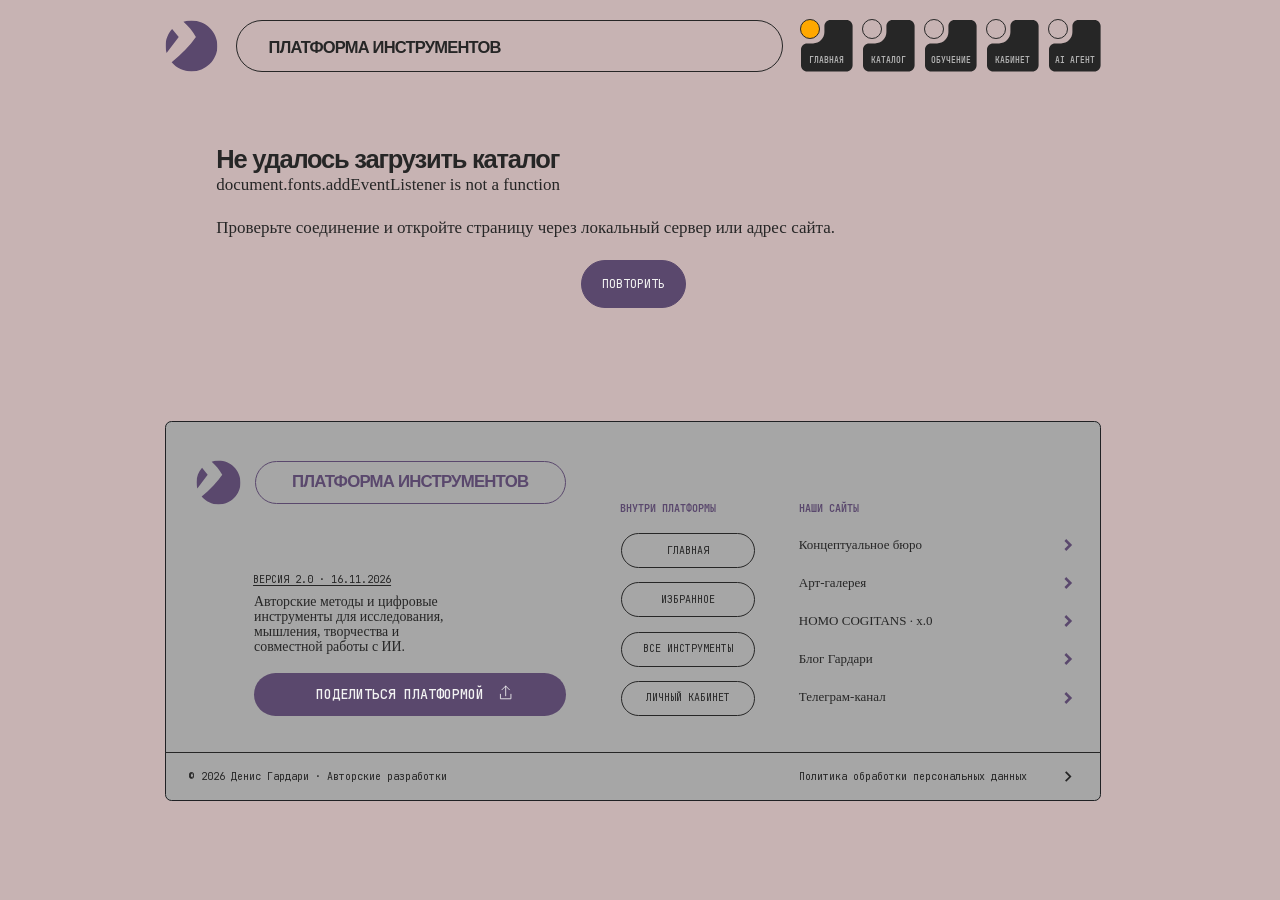
==== index.html @ ae8bf6b8 "export: исправить первый кадр загрузки платформы preview.16" ====
<!doctype html>
<html lang="ru">
<head>
<meta charset="utf-8">
<meta name="viewport" content="width=device-width, initial-scale=1">
<meta name="robots" content="noindex,nofollow">
<meta name="theme-color" content="#c7b3b3">
<style>
html{background:#c7b3b3}
html[data-platform-boot="pending"] body{background:#c7b3b3}
html[data-platform-boot="pending"] #shell{visibility:hidden;opacity:0;pointer-events:none}
</style>
<script id="platform-boot">
// The first visible surface is the requested page, never a catalogue placeholder.
(() => {
 const root=document.documentElement;
 root.dataset.platformBoot='pending';
 let settled=false;
 const finish=result=>{
  settled=true;clearTimeout(timer);root.dataset.platformBoot=result;
  window.removeEventListener('error',moduleError,true);
 };
 const fail=()=>{
  if(settled)return;
  const main=document.getElementById('main');
  if(!main){document.addEventListener('DOMContentLoaded',fail,{once:true});return;}
  main.innerHTML='<section class="panel surface-light"><h1>Не удалось открыть страницу</h1><p>Проверьте соединение и попробуйте ещё раз.</p><div class="empty-actions"><button class="btn primary" id="boot-retry" type="button">ПОВТОРИТЬ</button></div></section>';
  document.getElementById('boot-retry').addEventListener('click',()=>location.reload());
  finish('error');
 };
 function moduleError(event){
  const tag=event.target;
  if(tag?.tagName==='SCRIPT'&&tag.type==='module'&&tag.src.includes('/assets/js/app.js'))fail();
 }
 const timer=setTimeout(fail,15000);
 document.addEventListener('platform:boot-ready',event=>finish(event.detail?.error?'error':'ready'),{once:true});
 window.addEventListener('error',moduleError,true);
})();
</script>
<meta name="description" content="Авторские методы для исследования, мышления, моделирования и работы с ИИ. Выберите задачу, познакомьтесь с методом и попробуйте его в работе.">
<title>ПЛАТФОРМА ИНСТРУМЕНТОВ</title>
<link rel="canonical" href="https://dgardari-ai.github.io/gardari-tools-platform/">
<meta property="og:type" content="website">
<meta property="og:locale" content="ru_RU">
<meta property="og:site_name" content="ПЛАТФОРМА ИНСТРУМЕНТОВ">
<meta property="og:title" content="ПЛАТФОРМА ИНСТРУМЕНТОВ">
<meta property="og:description" content="Авторские методы для исследования, мышления, моделирования и работы с ИИ. Выберите задачу, познакомьтесь с методом и попробуйте его в работе.">
<meta property="og:url" content="https://dgardari-ai.github.io/gardari-tools-platform/">
<meta property="og:image" content="https://dgardari-ai.github.io/gardari-tools-platform/assets/images/social/platform-share-v2.jpg">
<meta property="og:image:secure_url" content="https://dgardari-ai.github.io/gardari-tools-platform/assets/images/social/platform-share-v2.jpg">
<meta property="og:image:type" content="image/jpeg">
<meta property="og:image:width" content="886">
<meta property="og:image:height" content="886">
<meta property="og:image:alt" content="Композиция со скульптурой, портретами и цифровыми знаками — фотография направления «Мышление».">
<meta name="twitter:card" content="summary_large_image">
<meta name="twitter:title" content="ПЛАТФОРМА ИНСТРУМЕНТОВ">
<meta name="twitter:description" content="Авторские методы для исследования, мышления, моделирования и работы с ИИ. Выберите задачу, познакомьтесь с методом и попробуйте его в работе.">
<meta name="twitter:image" content="https://dgardari-ai.github.io/gardari-tools-platform/assets/images/social/platform-share-v2.jpg">
<meta name="twitter:image:alt" content="Композиция со скульптурой, портретами и цифровыми знаками — фотография направления «Мышление».">
<link rel="icon" href="favicon.ico?v=ea7e5d1eb9e6" sizes="16x16 32x32 48x48 64x64">
<link rel="icon" href="favicon.png?v=ea7e5d1eb9e6" type="image/png" sizes="32x32">
<link rel="icon" href="assets/favicon.svg?v=ea7e5d1eb9e6" type="image/svg+xml" sizes="any">
<link rel="stylesheet" href="assets/css/theme.css">
<link rel="stylesheet" href="assets/css/layout.css">
<link rel="stylesheet" href="assets/css/catalog.css">
<link rel="stylesheet" href="assets/css/detail.css">
<link rel="stylesheet" href="assets/css/account.css">
<link rel="stylesheet" href="assets/css/navigation-v2.css">
<link rel="stylesheet" href="assets/css/pages.css">
  <link rel="stylesheet" href="assets/css/home.css">
<link rel="stylesheet" href="assets/css/photo-cards.css?v=20261116-release14">
<link rel="stylesheet" href="assets/css/detail-intro-right.css">
<link rel="stylesheet" href="assets/css/learning-v2.css">
<link rel="stylesheet" href="assets/css/redesign.css?v=20261116-theme-r3">
<link rel="stylesheet" href="assets/css/redesign-pages.css?v=20261116-release14">

<link rel="stylesheet" href="assets/css/section-header.css?v=20261116-background">
<link rel="stylesheet" href="assets/css/outline-standard.css?v=20261116-radius">
<link rel="stylesheet" href="assets/css/home-motion.css?v=20261116-release15">
<script type="module" src="assets/js/section-header.js?v=20261115-correction3-r2"></script>
<script type="module" src="assets/js/app.js?v=20261116-release16"></script>
</head>
<body>

<div id="shell">
<a class="skip-link" href="#main">К основному содержанию</a>
<header class="site-header section-header" id="top">
 <div class="header-frame">
  <button class="header-logo" type="button" data-menu-trigger aria-controls="sidebar" aria-expanded="false" aria-label="Открыть каталог"><img src="assets/images/redesign/platform-logo.svg" alt=""></button>
<p class="section-page-title" id="section-page-title" tabindex="-1"><span class="header-page-name"><span id="section-page-name">ПЛАТФОРМА ИНСТРУМЕНТОВ</span><i class="header-title-baseline" aria-hidden="true"></i></span></p>
<nav class="prototype-tabs" aria-label="Разделы платформы"><a class="prototype-tab" href="#about" data-header-page="about" aria-current="page"><svg viewBox="0 0 120 120" aria-hidden="true"><path d="M54.46,14.047C54.46,10.322 55.94,6.749 58.574,4.114C61.209,1.48 64.782,0 68.507,0C79.525,0 94.792,0 105.839,0C113.66,0 120,6.34 120,14.161V105.361C120,113.446 113.446,120 105.361,120H14.488C10.645,120 6.96,118.474 4.243,115.757C1.526,113.04 0,109.355 0,105.512V68.507C0,64.782 1.48,61.209 4.114,58.574C6.749,55.94 10.322,54.46 14.047,54.46H28.096C42.656,54.46 54.46,42.656 54.46,28.096V14.047Z"/></svg><span class="prototype-tab-dot" aria-hidden="true"></span><span class="prototype-tab-name">ГЛАВНАЯ</span></a><button class="prototype-tab" type="button" data-menu-trigger aria-controls="sidebar" aria-expanded="false" data-header-page="catalog"><svg viewBox="0 0 120 120" aria-hidden="true"><path d="M54.46,14.047C54.46,10.322 55.94,6.749 58.574,4.114C61.209,1.48 64.782,0 68.507,0C79.525,0 94.792,0 105.839,0C113.66,0 120,6.34 120,14.161V105.361C120,113.446 113.446,120 105.361,120H14.488C10.645,120 6.96,118.474 4.243,115.757C1.526,113.04 0,109.355 0,105.512V68.507C0,64.782 1.48,61.209 4.114,58.574C6.749,55.94 10.322,54.46 14.047,54.46H28.096C42.656,54.46 54.46,42.656 54.46,28.096V14.047Z"/></svg><span class="prototype-tab-dot" aria-hidden="true"></span><span class="prototype-tab-name">КАТАЛОГ</span></button><a class="prototype-tab" href="#training" data-header-page="training"><svg viewBox="0 0 120 120" aria-hidden="true"><path d="M54.46,14.047C54.46,10.322 55.94,6.749 58.574,4.114C61.209,1.48 64.782,0 68.507,0C79.525,0 94.792,0 105.839,0C113.66,0 120,6.34 120,14.161V105.361C120,113.446 113.446,120 105.361,120H14.488C10.645,120 6.96,118.474 4.243,115.757C1.526,113.04 0,109.355 0,105.512V68.507C0,64.782 1.48,61.209 4.114,58.574C6.749,55.94 10.322,54.46 14.047,54.46H28.096C42.656,54.46 54.46,42.656 54.46,28.096V14.047Z"/></svg><span class="prototype-tab-dot" aria-hidden="true"></span><span class="prototype-tab-name">ОБУЧЕНИЕ</span></a><a class="prototype-tab" href="#account" data-header-page="account"><svg viewBox="0 0 120 120" aria-hidden="true"><path d="M54.46,14.047C54.46,10.322 55.94,6.749 58.574,4.114C61.209,1.48 64.782,0 68.507,0C79.525,0 94.792,0 105.839,0C113.66,0 120,6.34 120,14.161V105.361C120,113.446 113.446,120 105.361,120H14.488C10.645,120 6.96,118.474 4.243,115.757C1.526,113.04 0,109.355 0,105.512V68.507C0,64.782 1.48,61.209 4.114,58.574C6.749,55.94 10.322,54.46 14.047,54.46H28.096C42.656,54.46 54.46,42.656 54.46,28.096V14.047Z"/></svg><span class="prototype-tab-dot" aria-hidden="true"></span><span class="prototype-tab-name">КАБИНЕТ</span></a><a class="prototype-tab" href="#agent" data-header-page="agent"><svg viewBox="0 0 120 120" aria-hidden="true"><path d="M54.46,14.047C54.46,10.322 55.94,6.749 58.574,4.114C61.209,1.48 64.782,0 68.507,0C79.525,0 94.792,0 105.839,0C113.66,0 120,6.34 120,14.161V105.361C120,113.446 113.446,120 105.361,120H14.488C10.645,120 6.96,118.474 4.243,115.757C1.526,113.04 0,109.355 0,105.512V68.507C0,64.782 1.48,61.209 4.114,58.574C6.749,55.94 10.322,54.46 14.047,54.46H28.096C42.656,54.46 54.46,42.656 54.46,28.096V14.047Z"/></svg><span class="prototype-tab-dot" aria-hidden="true"></span><span class="prototype-tab-name">AI АГЕНТ</span></a></nav>
  <button class="catalog-trigger" type="button" id="toggle-menu" aria-controls="sidebar" aria-expanded="false">КАТАЛОГ <span aria-hidden="true">+</span></button>
 </div>
</header>
<div class="mainframe noside" id="frame">
  <div class="mobile-overlay" id="overlay" aria-hidden="true"></div>
  <aside class="sidepanel" id="sidebar" aria-label="Разделы и инструменты" aria-hidden="true" inert><div class="side-close-wrap"><button class="side-close" id="close-menu" type="button" aria-label="Закрыть каталог"><svg class="side-close-icon" viewBox="0 0 24 24" aria-hidden="true"><path d="m8 8 8 8M16 8l-8 8"/></svg></button></div><div class="side-inner" id="sidebar-content"></div><form class="header-search" id="header-search" role="search" aria-label="Поиск по каталогу инструментов"><label class="visually-hidden" for="search">Поиск инструмента</label><input id="search" type="search" aria-label="Поиск инструмента" placeholder="НАЙТИ ИНСТРУМЕНТ…" autocomplete="off"><button class="search-submit" type="submit" aria-label="Найти инструмент"><svg viewBox="0 0 24 24" aria-hidden="true"><circle cx="10.5" cy="10.5" r="6.3"/><path d="m15.2 15.2 5 5"/></svg></button></form></aside>
  <main class="content-area" id="main" tabindex="-1"></main>
</div>
<footer class="editorial-footer" id="site-footer">
 <div class="footer-main">
  <div class="footer-identity"><h2 class="footer-title"><span class="footer-symbol" aria-hidden="true"></span><span class="footer-name">ПЛАТФОРМА ИНСТРУМЕНТОВ</span></h2><p class="footer-version">ВЕРСИЯ 2.0 · 16.11.2026</p><p class="footer-description"><span class="footer-description-line">Авторские методы и цифровые</span> <span class="footer-description-line">инструменты для исследования,</span> <span class="footer-description-line">мышления, творчества и</span> <span class="footer-description-line">совместной работы с ИИ.</span></p><button class="footer-share" type="button" id="share-platform"><span class="footer-share-content"><span>Поделиться платформой</span> <svg viewBox="0 0 24 24" aria-hidden="true" focusable="false"><path d="M12 16V3m-5 5 5-5 5 5M5 14v6h14v-6"/></svg></span></button></div>
  <nav class="footer-navigation" aria-label="Разделы подвала"><h3 class="footer-label">Внутри платформы</h3><a href="#about">Главная</a><a href="#saved">Избранное</a><a href="#catalog" data-full-catalog>Все инструменты</a><a href="#account">Личный кабинет</a></nav>
  <div class="footer-contacts"><h3 class="footer-label">Наши сайты</h3><div class="footer-author-links"><a href="https://kb.gardari.art/" target="_blank" rel="noopener noreferrer">Концептуальное бюро <svg aria-hidden="true" focusable="false" class="chevron" viewBox="0 0 24 24"><path d="m9 5 7 7-7 7"/></svg></a><a href="https://gallery.gardari.art/" target="_blank" rel="noopener noreferrer">Арт-галерея <svg aria-hidden="true" focusable="false" class="chevron" viewBox="0 0 24 24"><path d="m9 5 7 7-7 7"/></svg></a><a href="https://x0.gardari.art/" target="_blank" rel="noopener noreferrer">HOMO COGITANS · х.0 <svg aria-hidden="true" focusable="false" class="chevron" viewBox="0 0 24 24"><path d="m9 5 7 7-7 7"/></svg></a><a href="https://blog.gardari.art/" target="_blank" rel="noopener noreferrer">Блог Гардари <svg aria-hidden="true" focusable="false" class="chevron" viewBox="0 0 24 24"><path d="m9 5 7 7-7 7"/></svg></a><a href="https://t.me/gardariart" target="_blank" rel="noopener noreferrer">Телеграм-канал <svg aria-hidden="true" focusable="false" class="chevron" viewBox="0 0 24 24"><path d="m9 5 7 7-7 7"/></svg></a></div></div>
 </div>
 <div class="footer-legal"><span>© 2026 Денис Гардари · Авторские разработки</span><a href="privacy.html">Политика обработки персональных данных <svg aria-hidden="true" focusable="false" class="chevron" viewBox="0 0 24 24"><path d="m9 5 7 7-7 7"/></svg></a></div>
</footer>
</div>
<dialog class="modal-dialog" id="dl-modal" aria-labelledby="modal-title"><div class="dialog-head"><p class="eyebrow">ПОЛУЧЕНИЕ ИНСТРУМЕНТА</p><button type="button" id="close-modal">Закрыть <svg aria-hidden="true" focusable="false" class="chevron chevron-back" viewBox="0 0 24 24"><path d="m9 5 7 7-7 7"/></svg></button></div><div class="dialog-main" id="modal-content"></div></dialog>
<div class="toast" id="toast" role="status" aria-live="polite" hidden></div>
<noscript><p class="panel">Для каталога и рабочих инструментов включите JavaScript (выполнение сценариев) в браузере.</p></noscript>
<!-- VMG-DESIGNER:START -->
<script defer src="vmg-designer-data.js"></script>
<script defer src="vmg-designer-runtime.js"></script>
<!-- VMG-DESIGNER:END -->
</body>
</html>
---- assets/css/theme.css ----
/* Visual source: .reference/kb-v2.0/assets/{theme,site}.css.
   Composition source: .reference/prototype-v0.4.html. */
@font-face {
  font-family: "JetBrains Mono";
  font-style: normal;
  font-weight: 400 500;
  font-display: swap;
  src: url("../fonts/JetBrainsMono-cyrillic-400-500.woff2") format("woff2");
  unicode-range: U+0301, U+0400-045F, U+0490-0491, U+04B0-04B1, U+2116;
}
@font-face {
  font-family: "JetBrains Mono";
  font-style: normal;
  font-weight: 400 500;
  font-display: swap;
  src: url("../fonts/JetBrainsMono-latin-400-500.woff2") format("woff2");
  unicode-range: U+0000-00FF, U+0131, U+0152-0153, U+02BB-02BC, U+02C6, U+02DA, U+02DC, U+0304, U+0308, U+0329, U+2000-206F, U+20AC, U+2122, U+2191, U+2193, U+2212, U+2215, U+FEFF, U+FFFD;
}
:root {
  --ink: #202124;
  --body: #565c62;
  --line: #a6abb1;
  --paper: #fff;
  --accent: #d8c62a;
  --blue: #b8d8f0;
  --lightgray: #eceeef;
  --almost: #f8f9fa;
  --medium: #a8adb2;
  --rule: #c9cdd0;
  --radius:7px;
  --gutter: 12px;
  --section-padding: clamp(28px, 4vw, 72px);
  --header-height: 63px;
  --header-inset: 12px;
  --header-offset: calc(var(--header-height) + var(--header-inset));
  --label-font: "JetBrains Mono", ui-monospace, "SFMono-Regular", Menlo, Consolas, monospace;
  --ease: cubic-bezier(.22, .61, .36, 1);
  color-scheme: light;
}
* { box-sizing: border-box; }
html { scroll-behavior: smooth; scroll-padding-top: calc(var(--header-offset) + 24px); }
body {
  margin: 0;
  background: var(--paper);
  color: var(--ink);
  font: 17px/1.5 Arial, Helvetica, sans-serif;
  letter-spacing: -.012em;
  -webkit-font-smoothing: antialiased;
}
body:has(dialog[open]), body.menu-open { overflow: hidden; }
button, input, select, textarea { font: inherit; }
button { color: inherit; cursor: pointer; }
button:disabled { cursor: not-allowed; }
button, a { -webkit-tap-highlight-color: transparent; }
a { color: inherit; text-decoration: none; }
h1, h2, h3, h4, p, figure { margin: 0; }
h1, h2, h3 { font-weight: 700; line-height: 1.06; letter-spacing: -.055em; }
h1, h2 { text-wrap: balance; }
p { line-height: 1.53; text-wrap: pretty; }
button:focus-visible, a:focus-visible, input:focus-visible,
select:focus-visible, textarea:focus-visible, summary:focus-visible {
  outline: 3px solid #2b617f;
  outline-offset: 3px;
}
::selection { background: var(--accent); color: var(--ink); }
[hidden] { display: none !important; }
svg { flex: none; }
.num, .eyebrow, .label, .mono, .section-no, .tiny, .group-no {
  font-family: var(--label-font);
  font-weight: 400;
  letter-spacing: .025em;
}
.eyebrow { font-size: 11px; line-height: 1.5; text-transform: uppercase; }
.caption { font-size: 13px; line-height: 1.5; color: var(--body); }
.visually-hidden {
  position: absolute !important;
  width: 1px;
  height: 1px;
  padding: 0;
  margin: -1px;
  overflow: hidden;
  clip-path: inset(50%);
  white-space: nowrap;
  border: 0;
}
.skip-link {
  position: fixed;
  z-index: 500;
  top: 8px;
  left: 12px;
  transform: translateY(-160%);
  border-radius:var(--radius);
  padding: 12px 20px;
  background: var(--ink);
  color: var(--paper);
}
.skip-link:focus { transform: none; }
.chevron {
  display: inline-block;
  width: 18px;
  height: 18px;
  stroke: currentColor;
  stroke-width: 2;
  fill: none;
  stroke-linecap: square;
  stroke-linejoin: miter;
  transform: rotate(var(--chevron-angle, 0deg));
  transition: transform 180ms var(--ease);
}
.chevron-back { --chevron-angle: 180deg; }
.btn {
  display: inline-flex;
  align-items: center;
  justify-content: space-between;
  gap: 24px;
  max-width: 100%;
  min-height: 54px;
  padding: 15px 21px;
  border: 1px solid var(--ink);
  border-radius:var(--radius);
  background: transparent;
  color: var(--ink);
  font: 400 12px/1.3 var(--label-font);
  text-transform: uppercase;
  letter-spacing: .035em;
  text-align: left;
  transition: background-color 160ms, color 160ms, transform 180ms var(--ease);
}
.btn.primary { background: var(--accent); }
.btn.dark { background: var(--ink); color: var(--paper); }
.btn.light { background: var(--paper); }
.btn:disabled { opacity: .65; }
.btn:active { transform: translateY(1px); }
.text-link {
  display: inline-flex;
  align-items: center;
  gap: 13px;
  min-height: 44px;
  border: 0;
  border-bottom: 1px solid currentColor;
  background: none;
  padding: 7px 0;
  font: 12px/1.4 var(--label-font);
  text-transform: uppercase;
  letter-spacing: .015em;
  text-align: left;
}
.panel {
  position: relative;
  min-width: 0;
  border-radius:var(--radius);
  padding: clamp(30px, 4vw, 61px);
}
.panel + .panel { margin-top: 12px; }
.panel .eyebrow { margin-bottom: 22px; }
.panel > h2 { margin-bottom: 28px; font-size: clamp(34px, 3.8vw, 58px); text-transform: lowercase; }
.panel > p + p { margin-top: 18px; }
.headline { font-size: clamp(44px, 5.4vw, 83px); line-height: .99; letter-spacing: -.063em; text-transform: lowercase; overflow-wrap: break-word; }
.leadin { max-width: 740px; font-size: clamp(16px, 1.6vw, 22px); line-height: 1.43; color: var(--body); }
.surface-white { background: var(--paper); }
.surface-light { background: var(--lightgray); }
.surface-blue { background: var(--blue); }
.surface-yellow { --body: #202124; background: var(--accent); }
.surface-almost { background: var(--almost); }
.surface-medium { --body: #3c4043; background: var(--medium); }
.surface-ink { background: var(--ink); color: var(--almost); }
.surface-ink .leadin { color: #d1d6d9; }
.surface-yellow .leadin, .surface-medium .leadin { color: var(--body); }
.page-intro .leadin { margin-top: 21px; }
.version-line { margin-top: 18px; color: var(--body); font: 10px/1.6 var(--label-font); text-transform: uppercase; }
.storage-notice { margin: 12px; padding: 14px 20px; border: 1px solid var(--line); border-radius:var(--radius); background: var(--almost); font-size: 14px; }
.form-error { margin: 10px 0; color: #9f3025; font-size: 14px; line-height: 1.5; }
.empty-actions { display: flex; flex-wrap: wrap; justify-content: center; gap: 12px; margin-top: 20px; }
@media (hover: hover) {
  .btn:hover:not(:disabled) { box-shadow: inset 0 0 0 1px currentColor; }
  .btn:hover .chevron, .clickable:hover .chevron { transform: translateX(2px) rotate(var(--chevron-angle, 0deg)); }
}
@media (max-width: 1060px) {
  :root { --header-inset: 8px; --header-height: 56px; }
  .panel { padding: 28px 26px; }
}
@media (max-width: 700px) {
  :root { --radius:7px; --gutter: 8px; --section-padding: 24px; }
}
@media (prefers-reduced-motion: reduce) {
  html { scroll-behavior: auto; }
  *, *::before, *::after { animation: none !important; transition: none !important; }
}
---- assets/css/layout.css ----
/* v0.4 platform shell; KB 2.0 header and editorial footer rhythm. */
#shell { max-width: 1920px; min-height: 100vh; margin: auto; }
.site-header {
  position: sticky;
  z-index: 120;
  top: var(--header-inset);
  display: flex;
  align-items: center;
  gap: 18px;
  min-height: var(--header-height);
  margin: var(--header-inset) var(--gutter) 0;
  padding: 7px calc(var(--section-padding) - 1px);
  border: 1px solid var(--line);
  border-radius:var(--radius);
  background: var(--lightgray);
}
.brand { display: flex; flex: none; align-items: center; gap: 10px; min-width: 0; font: 400 12px/1.4 var(--label-font); }
.brand .bracket { flex: none; font-size: 15px; }
.brand-full { white-space: nowrap; }
.brand-short, .account-short { display: none; }
.nav-top { display: flex; align-items: center; gap: clamp(11px, 2.2vw, 30px); margin-left: auto; }
.nav-top a, .nav-top button { border: 0; background: transparent; padding: 10px 0; font: 11px/1.45 var(--label-font); letter-spacing: .03em; text-transform: uppercase; }
.nav-top a:hover, .nav-top button:hover, .nav-top [aria-current="page"] { text-decoration: underline; text-underline-offset: 5px; }
.menu-control { display: grid; place-items: center; position:relative; isolation:isolate; flex: none; width: 40px; height: 40px; padding: 0; border: 0; border-radius:var(--radius); background: transparent; }
/* Author's editor comment: reduce the visible button by 30%, keep its hit area. */
.menu-control::before { content:""; position:absolute; inset:15%; z-index:-1; border:1px solid var(--ink); border-radius:var(--radius); }
.menu-control:hover::before { background: #dfe3e4; }
.menu-lines { display: grid; gap: 4px; width: 19px; transform:scale(.7); }
.menu-lines i { display: block; width: 100%; height: 2px; background: var(--ink); }
.header-account { flex: none; gap: 12px; min-height: 40px; padding: 10px 14px; font-size: 11px; white-space: nowrap; }
.mainframe { display: grid; grid-template-columns: 252px minmax(0, 1fr); gap: 12px; margin: 12px var(--gutter) 0; }
.mainframe.noside { grid-template-columns: 0 minmax(0, 1fr); column-gap: 0; }
.sidepanel {
  position: sticky;
  top: calc(var(--header-offset) + 14px);
  align-self: start;
  min-width: 0;
  height: calc(100dvh - var(--header-offset) - 28px);
  overflow: auto;
  border: 1px solid #d3d5d7;
  border-radius:var(--radius);
  background: var(--lightgray);
  scrollbar-width: thin;
}
.noside .sidepanel { visibility: hidden; overflow: hidden; border: 0; }
.side-inner { width: 100%; padding: 19px 15px 20px; }
.side-group-name { display: flex; align-items: center; gap: 9px; padding: 12px 10px 5px; color: #565c62; font: 11px/1.5 var(--label-font); letter-spacing: .02em; text-transform: uppercase; }
.side-group-name .num { color: #3e4244; }
.side-link { display: flex; align-items: center; gap: 12px; width: 100%; min-height: 30px; padding: 6px 10px 6px 11px; border: 0; border-radius:var(--radius); background: transparent; color: #383d40; font-size: 13px; line-height: 1.25; text-align: left; }
.side-link:hover { background: #dee2e4; }
.side-link.active, .side-link[aria-current="page"] { background: var(--ink); color: var(--paper); }
.side-link .num { flex: none; width: 29px; font-size: 10px; }
.side-link .end { margin-left: auto; opacity: .7; }
.side-head { padding: 5px 10px; color: var(--body); font: 10px/1.5 var(--label-font); text-transform: uppercase; }
.side-section { margin: 12px 8px 0; padding-top: 4px; border-top: 1px solid #c4c8ca; }
.side-note { padding: 12px 10px 5px; color: var(--body); font-size: 11px; line-height: 1.52; }
.side-footer-link { margin-top: 14px; padding: 10px 10px 0; border-top: 1px solid #c4c8ca; font: 10px/1.6 var(--label-font); text-transform: uppercase; }
.side-close { display: none; }
.mobile-overlay { display: none; }
.content-area { min-width: 0; max-width: 100%; padding: 0; }
.content-area:focus { outline: none; }
.editorial-footer { margin: 56px var(--gutter) var(--gutter); padding: 0 var(--section-padding) 36px; border-radius:var(--radius); background: var(--lightgray); }
.footer-main { display: grid; grid-template-columns: minmax(0, 1.35fr) minmax(0, .68fr) minmax(0, 1fr); grid-template-areas: "identity nav contacts"; gap: clamp(32px, 3.5vw, 64px); padding: 56px 0 52px; }
.footer-identity { grid-area: identity; min-width: 0; }
.footer-navigation { grid-area: nav; min-width: 0; }
.footer-contacts { grid-area: contacts; min-width: 0; }
.footer-title { display: flex; align-items: baseline; gap: 14px; font: 500 17px/1.4 var(--label-font); letter-spacing: 0; text-wrap: initial; }
.footer-title > span:first-child { flex: none; font-size: 16px; }
.footer-description { max-width: 390px; margin-top: 25px; color: var(--body); font-size: 17px; line-height: 1.5; }
.footer-motto { margin-top: 25px; color: var(--body); font: 11px/1.6 var(--label-font); letter-spacing: .015em; text-transform: uppercase; }
.footer-label { margin: 0 0 17px; color: var(--body); font: 400 11px/1.5 var(--label-font); letter-spacing: .035em; text-transform: uppercase; }
.editorial-footer a { max-width: 100%; min-height: 44px; overflow-wrap: anywhere; }
.editorial-footer a:hover { text-decoration: underline; text-underline-offset: 5px; }
.footer-navigation a { display: flex; align-items: center; font-size: 17px; line-height: 1.3; }
.footer-email { display: inline-flex; align-items: center; font-size: clamp(25px, 2.25vw, 36px); line-height: 1.2; letter-spacing: -.045em; text-decoration: underline; text-decoration-color: var(--line); text-underline-offset: 8px; }
.footer-author-links { display: grid; gap: 2px; margin-top: 24px; }
.footer-author-links a { display: flex; align-items: center; justify-content: space-between; gap: 12px; width: 100%; font-size: 14px; line-height: 1.45; }
.footer-author-links .chevron { width: 14px; height: 14px; }
.footer-legal { display: grid; grid-template-columns: minmax(0, 1fr) minmax(0, 1.2fr) auto; gap: 24px; align-items: start; padding-top: 28px; border-top: 1px solid var(--line); color: var(--body); font-size: 13px; line-height: 1.7; }
.footer-top { display: inline-flex; align-items: center; justify-self: end; gap: 12px; margin-top: -10px; color: var(--ink); font: 11px/1.5 var(--label-font); letter-spacing: .02em; text-transform: uppercase; }
.footer-top .chevron { --chevron-angle: -90deg; width: 16px; height: 16px; }
@media (max-width: 1240px) {
  .mainframe { grid-template-columns: 220px minmax(0, 1fr); }
  .brand-full { font-size: 11px; }
}
@media (max-width: 1100px) {
  .footer-main { grid-template-columns: minmax(0, 1fr) minmax(0, 1fr); grid-template-areas: "identity contacts" "nav nav"; row-gap: 40px; }
  .footer-navigation { display: grid; grid-template-columns: repeat(2, minmax(0, 1fr)); column-gap: 24px; }
  .footer-label { grid-column: 1 / -1; }
  .footer-legal { grid-template-columns: repeat(2, minmax(0, 1fr)); row-gap: 22px; }
  .footer-top { grid-column: 2; margin-top: 0; }
}
@media (max-width: 1060px) {
  .site-header { gap: 14px; margin: 8px 8px 0; padding: 5px 16px; }
  .brand-full { max-width: 48vw; overflow: hidden; text-overflow: ellipsis; }
  .nav-top { display: none; }
  .header-account { min-height: 38px; margin-left: auto; padding: 8px 11px; }
  .mainframe, .mainframe.noside { display: block; margin: 8px; }
  .sidepanel {
    position: fixed;
    z-index: 155;
    top: 72px;
    bottom: 8px;
    left: 8px;
    width: min(300px, calc(100vw - 16px));
    height: auto;
    transform: translateX(calc(-100% - 25px));
    border: 1px solid var(--ink);
    box-shadow: 0 15px 28px #0003;
    overscroll-behavior: contain;
    transition: transform 200ms var(--ease), visibility 200ms;
  }
  .mainframe:not(.noside) .sidepanel { visibility: visible; transform: translateX(0); }
  .mainframe.noside .sidepanel { visibility: hidden; border: 1px solid var(--ink); }
  .side-inner { padding-top: 12px; }
  .side-close { display: flex; align-items: center; justify-content: space-between; gap: 12px; width: calc(100% - 30px); min-height: 44px; margin: 14px 15px 0; padding: 8px 10px; border: 1px solid var(--line); border-radius:var(--radius); background: transparent; font: 11px/1.4 var(--label-font); text-transform: uppercase; }
  .side-link { min-height: 44px; }
  .mobile-overlay { position: fixed; z-index: 140; inset: 0; background: #0005; }
  .mainframe:not(.noside) .mobile-overlay { display: block; }
  .editorial-footer { margin-top: 45px; }
}
@media (max-width: 700px) {
  .editorial-footer { padding-bottom: 28px; }
  .footer-main { grid-template-columns: minmax(0, 1fr); grid-template-areas: "identity" "contacts" "nav"; gap: 36px; padding: 36px 0; }
  .footer-title { gap: 10px; font-size: 16px; }
  .footer-title > span:first-child { font-size: 12px; }
  .footer-description { max-width: 360px; margin-top: 20px; font-size: 16px; }
  .footer-motto { margin-top: 18px; font-size: 10px; letter-spacing: 0; }
  .footer-label { margin-bottom: 10px; }
  .footer-email { font-size: 30px; }
  .footer-author-links { max-width: 380px; margin-top: 20px; }
  .footer-navigation { column-gap: 20px; }
  .footer-navigation a { font-size: 16px; }
  .footer-legal { grid-template-columns: minmax(0, 1fr); gap: 22px; padding-top: 24px; }
  .footer-top { grid-column: auto; justify-self: start; }
}
@media (max-width: 650px) {
  .site-header { min-width: 0; gap: 8px; padding: 6px 10px; }
  .brand { flex: 1; gap: 6px; white-space: nowrap; }
  .brand-full, .account-full { display: none; }
  .brand-short { display: inline; overflow: hidden; font-size: 10px; letter-spacing: -.025em; text-overflow: ellipsis; }
  .brand .bracket { font-size: 14px; }
  .account-short { display: inline; font-size: 10px; }
  .header-account { gap: 5px; padding: 7px 9px; font-size: 10px; }
  .header-account .chevron { width: 13px; height: 13px; }
  .menu-control { width: 36px; height: 36px; }
}
@media (max-width: 350px) {
  .brand-short { font-size: 9px; }
  .header-account { padding: 7px; }
}

/* Author correction: terminal mark; reduced motion is handled by theme.css. */
.platform-mark { display:inline-block; font-family:var(--label-font); letter-spacing:-.06em; animation:platform-mark-blink 1.4s step-end infinite; }
@keyframes platform-mark-blink { 0%, 65%, 100% { opacity:1; } 66%, 99% { opacity:0; } }
---- assets/css/catalog.css ----
/* Accepted v0.5 cards within the existing continuous catalogue. */
.catalog-panel {
  container-type: inline-size;
  min-height: calc(100vh - 122px);
  padding: 24px clamp(22px, 3.25vw, 53px) 32px;
  background: var(--paper);
}
.catalog-intro { display: grid; grid-template-columns: minmax(0, 1fr) auto; align-items: center; gap: 24px; padding: 0 2px 18px; border-bottom: 1px solid var(--ink); }
.catalog-intro h1 { margin:0; font:700 14px/1.4 var(--label-font); letter-spacing:.025em; text-transform:uppercase; text-wrap:balance; }
.catalog-subhead { max-width: 610px; margin-top: 7px; color: var(--body); font-size: 14px; line-height: 1.45; }
.catalog-tools { display: flex; align-items: center; gap: 10px; }
.searchbox { display: flex; align-items: center; gap: 11px; width: min(360px, 32vw); min-width: 195px; min-height: 46px; padding: 13px 14px; border: 1px solid var(--ink); border-radius:var(--radius); background: var(--paper); }
.searchbox:focus-within { outline: 3px solid #2b617f; outline-offset: 3px; }
.searchbox svg { width: 17px; height: 17px; }
.searchbox input { width: 100%; min-width: 0; padding: 0; border: 0; background: transparent; color: var(--ink); font-size: 13px; }
.searchbox input:focus-visible { outline: none; }
.catalog-controls { display: flex; align-items: center; flex-wrap: wrap; gap: 7px; padding: 14px 2px 16px; }
.filter { min-height: 39px; padding: 9px 13px; border: 1px solid #bcc3c7; border-radius:var(--radius); background: transparent; font: 11px/1.2 var(--label-font); text-transform: uppercase; }
.filter[aria-pressed="true"] { border-color: var(--ink); background: var(--ink); color: var(--paper); }
.filter:hover { background: var(--accent); color: var(--ink); border-color: var(--ink); }
.catalog-count { margin-left: auto; color: var(--body); font: 11px/1.5 var(--label-font); }
#catalog-results { min-width: 0; margin-top: 10px; }
.catalog-grid, .group-tools { display: grid; grid-template-columns: minmax(0, 1fr); align-items: stretch; gap: 12px; }
.toolcard { display: flex; flex-direction: column; position: relative; min-width: 0; min-height: 0; aspect-ratio: 9 / 16; container: toolcard / inline-size; overflow: hidden; border: 1px solid #9aa0a3; border-radius:var(--radius); background: var(--paper); color: var(--ink); transition: transform 180ms var(--ease); }
.toolcard.tone-research { background: var(--lightgray); }
.toolcard.tone-thinking { background: var(--blue); }
.toolcard.tone-modelling { --card-copy: #3c4043; background: var(--medium); }
.toolcard.tone-projects { background: var(--accent); }
.toolcard.tone-creative { background: var(--almost); }
.cardlink { position: relative; display: flex; flex: 1; flex-direction: column; min-width: 0; padding: 21px 19px 20px; border: 0; border-radius:var(--radius) var(--radius) 0 0; background: none; color: inherit; text-align: left; }
.cardlink:focus-visible { outline-offset: -4px; }
.cardtop { display: flex; align-items: center; justify-content: space-between; gap: 8px; min-height: 22px; color: #353a3d; font: 9px/1.4 var(--label-font); text-transform: uppercase; }
.cardtop > span:last-child { display: inline-flex; align-items: center; gap: 4px; white-space: nowrap; }
.cardtop .chevron { width: 14px; height: 14px; }
.cardnum { font-size: 12px; }
.cardtitle { display: block; max-width: 100%; margin: 27px 0 13px; font-size: clamp(23px, 2vw, 30px); font-weight: 700; line-height: 1.08; letter-spacing: -.052em; text-transform: lowercase; overflow-wrap: break-word; hyphens: auto; }
.card-identity { display: block; margin-bottom: 10px; color: var(--card-copy, #454b4e); font: 11px/1.4 var(--label-font); letter-spacing: .01em; text-transform: uppercase; overflow-wrap: break-word; }
.cardsub { display: block; color: #353b3d; font-size: 13px; line-height: 1.4; }
.card-description { display: block; margin-top: auto; padding-top: 5px; color: var(--card-copy, #454a4d); font-size: 12px; line-height: 1.48; }
.cardbottom { display: flex; align-items: center; justify-content: space-between; gap: 10px; min-height: 43px; margin: 0 19px 14px; padding-top: 10px; border-top: 1px solid #777e81; }
.cardbottom .format { min-width: 0; color: var(--card-copy, #444a4d); font: 9px/1.5 var(--label-font); text-transform: uppercase; overflow-wrap: break-word; }
.star { display: grid; place-items: center; flex: none; width: 36px; height: 36px; padding: 0; border: 1px solid var(--ink); border-radius:var(--radius); background: #fffc; color: var(--ink); font: 18px/1 Arial, Helvetica, sans-serif; }
.star.saved, .star[aria-pressed="true"] { background: var(--ink); color: var(--paper); }
.star svg { width: 17px; height: 17px; }
.card-line { display: none; }
.empty-result { grid-column: 1 / -1; padding: 58px 30px; border: 1px dashed var(--line); border-radius:var(--radius); text-align: center; line-height: 1.6; }
.empty-result h2, .empty-result h3 { margin-bottom: 9px; font-size: 24px; }
.empty-result p { color: var(--body); }
.library-grid { container-type: inline-size; }
/* A card needs at least 240px for the author's saved type and rhythm. */
@container (min-width: 492px) {
  .catalog-grid, .group-tools { grid-template-columns: repeat(2, minmax(0, 1fr)); }
}
@container (min-width: 744px) {
  .catalog-grid, .group-tools { grid-template-columns: repeat(3, minmax(0, 1fr)); }
}
@container (min-width: 996px) {
  .catalog-grid, .group-tools { grid-template-columns: repeat(4, minmax(0, 1fr)); }
}
@media (hover: hover) {
  .toolcard:hover { transform: translateY(-3px); }
  .cardlink:hover .chevron { transform: translateX(2px); }
}
@media (max-width: 760px) {
  .catalog-panel { padding: 20px 18px 28px; }
  .filter { min-height: 44px; }
  .star { width: 44px; height: 44px; }
}
@media (max-width: 650px) {
  .catalog-intro { display: block; }
  .catalog-tools { margin-top: 12px; }
  .searchbox { width: 100%; max-width: none; }
  .catalog-count { width: 100%; margin: 6px 0 0; }
}
@media (max-width: 470px) {
  .catalog-grid, .group-tools { grid-template-columns: minmax(0, 1fr); }
  .empty-result { padding: 36px 20px; }
}

/* 9:16 concept: user task, distinctive method, input and practical result. */
.catalog-grid .toolcard,.group-tools .toolcard{aspect-ratio:9/16;min-height:0;height:auto;overflow:hidden}
.catalog-grid .cardlink,.group-tools .cardlink{padding:20px 18px 10px;min-height:0;overflow:hidden}
.catalog-grid .cardtop,.group-tools .cardtop{min-height:22px;align-items:flex-start;font:10px/1.4 var(--label-font)}
.catalog-grid .cardtop .card-name,.group-tools .cardtop .card-name{display:inline-flex;align-items:flex-start;justify-content:flex-end;min-width:0;gap:4px;font:10px/1.4 var(--label-font);text-align:right;text-transform:uppercase;white-space:normal;overflow-wrap:anywhere}
.catalog-grid .cardtop .card-name .chevron,.group-tools .cardtop .card-name .chevron{flex:none;margin-top:1px;width:12px;height:12px}
.catalog-grid .cardtitle,.group-tools .cardtitle{font-size:clamp(23px,2vw,30px);line-height:1.05;letter-spacing:-.052em;margin:25px 0 12px;hyphens:auto;overflow-wrap:break-word}
.catalog-grid .card-how,.group-tools .card-how{display:block;max-width:100%;font:13px/1.42 Arial,Helvetica,sans-serif;letter-spacing:-.01em;color:#2b3033}
.catalog-grid .card-meta-block,.group-tools .card-meta-block{display:block;margin-top:16px}
.catalog-grid .card-meta-block.first,.group-tools .card-meta-block.first{margin-top:auto;padding-top:14px}
.catalog-grid .card-meta-label,.group-tools .card-meta-label{display:block;font:10px/1.45 var(--label-font);color:#42484d;text-transform:uppercase;letter-spacing:.025em;margin-bottom:5px}
.catalog-grid .card-meta-copy,.group-tools .card-meta-copy{display:block;font:12.5px/1.36 Arial,Helvetica,sans-serif;letter-spacing:-.015em;overflow-wrap:break-word}
.catalog-grid .card-result,.group-tools .card-result{font-weight:600;font-size:13.2px;line-height:1.36}
.catalog-grid .cardbottom,.group-tools .cardbottom{margin:0 18px 13px;padding:8px 0 0;min-height:40px}
.catalog-grid .cardbottom .card-cta,.group-tools .cardbottom .card-cta{display:inline-flex;gap:7px;align-items:center;font:9px/1.4 var(--label-font);text-transform:uppercase;letter-spacing:.03em}
.catalog-grid .cardbottom .card-cta .chevron,.group-tools .cardbottom .card-cta .chevron{width:13px;height:13px}
.catalog-grid .star,.group-tools .star{width:30px;height:30px}
@container toolcard (max-width:719px) {
 .catalog-grid .cardlink,.group-tools .cardlink{padding:17px 15px 9px}
 .catalog-grid .cardbottom,.group-tools .cardbottom{margin:0 15px 12px}
 .catalog-grid .cardtitle,.group-tools .cardtitle{font-size:clamp(21px,3.2vw,29px);margin:19px 0 11px}
 .catalog-grid .card-how,.group-tools .card-how{font-size:12px;line-height:1.35}
 .catalog-grid .card-meta-block,.group-tools .card-meta-block{margin-top:12px}
 .catalog-grid .card-meta-block.first,.group-tools .card-meta-block.first{padding-top:9px}
 .catalog-grid .card-meta-copy,.group-tools .card-meta-copy{font-size:11.6px;line-height:1.3}
 .catalog-grid .card-result,.group-tools .card-result{font-size:12.4px}
}
@container toolcard (max-width:464px) {
 .catalog-grid .cardlink,.group-tools .cardlink{padding:26px 26px 16px}
 .catalog-grid .cardbottom,.group-tools .cardbottom{margin:0 26px 23px}
 .catalog-grid .cardtitle,.group-tools .cardtitle{font-size:clamp(29px,8vw,37px);margin:40px 0 18px}
 .catalog-grid .card-how,.group-tools .card-how{font-size:16px;line-height:1.47}
 .catalog-grid .card-meta-block,.group-tools .card-meta-block{margin-top:25px}
 .catalog-grid .card-meta-label,.group-tools .card-meta-label{font-size:11px;margin-bottom:8px}
 .catalog-grid .card-meta-copy,.group-tools .card-meta-copy{font-size:15px;line-height:1.47}
 .catalog-grid .card-result,.group-tools .card-result{font-size:17px;line-height:1.45}
 .catalog-grid .cardbottom .card-cta,.group-tools .cardbottom .card-cta{font-size:11px}
}

/* Accepted v0.5 hierarchy; values follow the preserved visual reference. */
.catalog-grid .toolcard,.group-tools .toolcard{
 aspect-ratio:9/16;min-height:0;container:toolcard / inline-size;overflow:hidden;
}
.catalog-grid .cardlink,.group-tools .cardlink{
 display:flex;flex-direction:column;flex:1;min-height:0;
 padding:clamp(16px,6.9cqw,25px) clamp(14px,6.5cqw,23px) clamp(7px,2.5cqw,11px);
}
.catalog-grid .cardtop,.group-tools .cardtop{min-height:20px;font-size:clamp(9px,3.8cqw,13px);line-height:1.35}
.catalog-grid .cardnum,.group-tools .cardnum{font-size:clamp(11px,4.4cqw,15px)}
.catalog-grid .cardtop .card-name,.group-tools .cardtop .card-name{font-size:clamp(9px,3.6cqw,12px);text-align:right}
.catalog-grid .cardtitle,.group-tools .cardtitle{
 display:block; flex:none;max-width:100%;overflow-wrap:normal;hyphens:none;
 text-transform:none; /* User decision: human-task titles begin with a capital letter. */
 font-size:clamp(24px,10.5cqw,41px);line-height:1.035;letter-spacing:-.056em;
 margin:clamp(17px,6.4cqw,30px) 0 clamp(7px,3cqw,12px);text-wrap:pretty;
}
.catalog-grid .card-how,.group-tools .card-how{
 display:block;flex:none;max-width:100%;font-size:clamp(12.5px,5.25cqw,18px);line-height:1.36;
 letter-spacing:-.017em;color:#2c3033;
}
.catalog-grid .card-workzone,.group-tools .card-workzone{
 flex:1;min-height:0;display:flex;flex-direction:column;justify-content:center;
 margin:clamp(9px,3.7cqw,17px) 0 clamp(7px,2.5cqw,13px);
}
.catalog-grid .card-worklabel,.group-tools .card-worklabel{
 display:block;margin-bottom:clamp(6px,2.4cqw,10px);
 font:clamp(9px,3.7cqw,12px)/1.35 var(--label-font);letter-spacing:.025em;color:#444a4e;
}
.catalog-grid .card-featurelist,.group-tools .card-featurelist{
 display:grid;gap:clamp(6px,2.5cqw,11px);border-left:2px solid #20212499;
 padding-left:clamp(10px,3.7cqw,15px);
}
.catalog-grid .card-feature,.group-tools .card-feature{
 display:block;font-size:clamp(12.2px,4.9cqw,17px);font-weight:600;
 line-height:1.27;letter-spacing:-.025em;
}
.catalog-grid .card-bottom-info,.group-tools .card-bottom-info{display:grid;gap:clamp(10px,3.7cqw,19px);flex:none}
.catalog-grid .card-meta-block,.group-tools .card-meta-block{display:block;margin:0;min-width:0}
.catalog-grid .card-meta-label,.group-tools .card-meta-label{
 display:block;font:clamp(9px,3.7cqw,12px)/1.38 var(--label-font);color:#444a4e;
 text-transform:uppercase;letter-spacing:.024em;margin:0 0 clamp(4px,1.5cqw,7px);
}
.catalog-grid .card-meta-copy,.group-tools .card-meta-copy{
 display:block;font-size:clamp(12.1px,4.85cqw,17px);line-height:1.3;
 letter-spacing:-.025em;overflow-wrap:break-word;
}
.catalog-grid .card-result,.group-tools .card-result{
 font-size:clamp(14px,5.6cqw,20px);line-height:1.2;letter-spacing:-.03em;font-weight:700;
}
.catalog-grid .cardbottom,.group-tools .cardbottom{
 flex:none;margin:0 clamp(14px,6.5cqw,23px) clamp(9px,3.7cqw,16px);
 padding:clamp(7px,2.6cqw,11px) 0 0;min-height:clamp(33px,12cqw,45px);
}
.catalog-grid .cardbottom .card-cta,.group-tools .cardbottom .card-cta{
 font-size:clamp(10px,4.2cqw,13px);font-weight:500;white-space:nowrap;
}
.catalog-grid .star,.group-tools .star{width:clamp(31px,12.5cqw,42px);height:clamp(31px,12.5cqw,42px)}
@container toolcard (max-width:249px){
 .catalog-grid .cardtitle,.group-tools .cardtitle{font-size:clamp(22px,10.1cqw,27px);margin-top:14px}
 .catalog-grid .card-how,.group-tools .card-how{font-size:12px;line-height:1.31}
 .catalog-grid .card-feature,.group-tools .card-feature{font-size:12px;line-height:1.23}
 .catalog-grid .card-meta-copy,.group-tools .card-meta-copy{font-size:11.9px;line-height:1.25}
 .catalog-grid .card-result,.group-tools .card-result{font-size:13.6px;line-height:1.18}
 .catalog-grid .card-bottom-info,.group-tools .card-bottom-info{gap:8px}
}


/* Scalable story/advertorial 9:16 rendering of the SAME card data.
   Four-column cards remain compact. Larger cards reveal a concrete example. */
.catalog-grid .card-example,.group-tools .card-example{display:none}
.catalog-grid .card-workmain,.group-tools .card-workmain{display:block;flex:none}
@container toolcard (min-width:490px){
 .catalog-grid .cardlink,.group-tools .cardlink{padding:clamp(31px,6.2cqw,46px) clamp(30px,6.2cqw,46px) 17px}
 .catalog-grid .cardtop,.group-tools .cardtop{min-height:29px;font-size:clamp(13px,2.5cqw,17px)}
 .catalog-grid .cardnum,.group-tools .cardnum{font-size:clamp(15px,2.6cqw,19px)}
 .catalog-grid .cardtop .card-name,.group-tools .cardtop .card-name{font-size:clamp(13px,2.5cqw,17px)}
 .catalog-grid .cardtop .chevron,.group-tools .cardtop .chevron{width:20px;height:20px}
 .catalog-grid .cardtitle,.group-tools .cardtitle{
    font-size:clamp(42px,9cqw,63px);line-height:1.02;letter-spacing:-.06em;
    margin:clamp(36px,7.5cqw,58px) 0 18px;max-width:100%;
 }
 .catalog-grid .card-how,.group-tools .card-how{font-size:clamp(20px,3.8cqw,26px);line-height:1.38;letter-spacing:-.025em}
 .catalog-grid .card-workzone,.group-tools .card-workzone{margin:20px 0 20px;justify-content:space-evenly;gap:25px}
 .catalog-grid .card-worklabel,.group-tools .card-worklabel{font-size:clamp(13px,2.4cqw,16px);margin-bottom:13px}
 .catalog-grid .card-featurelist,.group-tools .card-featurelist{padding-left:24px;gap:15px;border-left-width:3px}
 .catalog-grid .card-feature,.group-tools .card-feature{font-size:clamp(19px,3.6cqw,24px);line-height:1.31}
 .catalog-grid .card-example,.group-tools .card-example{
     display:block;background:rgba(255,255,255,.25);
     border-radius:var(--radius);padding:clamp(17px,3.1cqw,24px);
 }
 .catalog-grid .card-example-label,.group-tools .card-example-label{
     display:block;font:clamp(12px,2.3cqw,15px)/1.4 var(--label-font);
     margin-bottom:10px;color:#41464a
 }
 .catalog-grid .card-example-copy,.group-tools .card-example-copy{
     display:block;font-size:clamp(18px,3.4cqw,23px);
     line-height:1.38;letter-spacing:-.025em
 }
 .catalog-grid .card-bottom-info,.group-tools .card-bottom-info{gap:23px}
 .catalog-grid .card-meta-label,.group-tools .card-meta-label{font-size:clamp(13px,2.35cqw,16px);margin-bottom:8px}
 .catalog-grid .card-meta-copy,.group-tools .card-meta-copy{font-size:clamp(19px,3.5cqw,24px);line-height:1.33}
 .catalog-grid .card-result,.group-tools .card-result{font-size:clamp(24px,4.1cqw,30px);line-height:1.17}
 .catalog-grid .cardbottom,.group-tools .cardbottom{margin:0 clamp(30px,6.2cqw,46px) clamp(25px,4.4cqw,34px);min-height:57px;padding-top:15px}
 .catalog-grid .cardbottom .card-cta,.group-tools .cardbottom .card-cta{font-size:clamp(15px,2.6cqw,19px)}
 .catalog-grid .cardbottom .card-cta .chevron,.group-tools .cardbottom .card-cta .chevron{width:19px;height:19px}
 .catalog-grid .star,.group-tools .star{width:48px;height:48px}
}


/* Author corrections, 15.10.2026. Keep the v0.5 geometry and exact copy. */
.catalog-grid .cardtitle, .group-tools .cardtitle { position:relative; }
.catalog-grid .cardtitle::after, .group-tools .cardtitle::after {
  content:""; position:absolute; left:0; right:0;
  bottom:calc(-.5 * clamp(7px,3cqw,12px)); border-bottom:1px solid #777e81;
}
.catalog-grid .card-worklabel, .group-tools .card-worklabel,
.catalog-grid .card-meta-label, .group-tools .card-meta-label,
.catalog-grid .card-example-label, .group-tools .card-example-label { font-weight:700; color:var(--ink); }
.catalog-grid .card-feature, .group-tools .card-feature,
.catalog-grid .card-result, .group-tools .card-result { font-weight:400; }
/* Shrink the visible control by 30%, retaining its comfortable hit area. */
.catalog-grid .star, .group-tools .star {
  position:relative; isolation:isolate; border:0; border-radius:var(--radius);
  background:transparent; font-size:12.6px;
}
.catalog-grid .star::before, .group-tools .star::before {
  content:""; position:absolute; inset:15%; z-index:-1;
  border:1px solid var(--ink); border-radius:var(--radius); background:#fffc;
}
.catalog-grid .star.saved::before, .group-tools .star.saved::before { background:var(--ink); }

/* Author's saved card 1.1, 15.10.2026: share roles, not positional selectors.
   The original manual edits remain intact and retain their precedence. */
.catalog-grid .card-how, .group-tools .card-how {
  font-size:14.2px; line-height:16px; margin-top:3px;
}
.catalog-grid .card-worklabel, .group-tools .card-worklabel,
.catalog-grid .card-meta-label, .group-tools .card-meta-label { font-size:11px; }
.catalog-grid .card-featurelist, .group-tools .card-featurelist { line-height:23px; }
.catalog-grid .card-feature, .group-tools .card-feature { line-height:13px; }
.catalog-grid .card-use .card-meta-label, .group-tools .card-use .card-meta-label { margin-bottom:6px; }
.catalog-grid .card-use .card-meta-copy, .group-tools .card-use .card-meta-copy {
  line-height:13px; margin-bottom:5px;
}
.catalog-grid .card-result, .group-tools .card-result { line-height:16px; margin-bottom:10px; }
/* Longer copy needs the existing compact-card adaptation; keep 1.1 untouched. */
@container toolcard (max-width:249px) {
  .toolcard:not([data-tool-id="razvedka"]) .card-how { font-size:12.5px; line-height:14px; }
  .toolcard:not([data-tool-id="razvedka"]) .card-workzone { margin:7px 0 5px; }
  .toolcard:not([data-tool-id="razvedka"]) .card-result { margin-bottom:8px; }
}
/* Keep the compact rhythm proportional in the enlarged presentation. */
@container toolcard (min-width:490px) {
  .catalog-grid .card-how, .group-tools .card-how {
    font-size:clamp(20px,3.8cqw,26px); line-height:1.13; margin-top:5px;
  }
  .catalog-grid .card-worklabel, .group-tools .card-worklabel,
  .catalog-grid .card-meta-label, .group-tools .card-meta-label { font-size:clamp(13px,2.4cqw,16px); }
  .catalog-grid .card-feature, .group-tools .card-feature,
  .catalog-grid .card-use .card-meta-copy, .group-tools .card-use .card-meta-copy { line-height:1.1; }
  .catalog-grid .card-use .card-meta-label, .group-tools .card-use .card-meta-label { margin-bottom:9px; }
  .catalog-grid .card-use .card-meta-copy, .group-tools .card-use .card-meta-copy { margin-bottom:8px; }
  .catalog-grid .card-result, .group-tools .card-result { line-height:1.1; margin-bottom:15px; }
}

/* Card template, 07.11.2026: shared type rhythm and an evenly inset action row.
   Scope through the card so the older navigation layer cannot split these roles. */
.catalog-grid .toolcard, .group-tools .toolcard {
  --card-label-size: 14.666667px;
  --card-copy-leading: 17.333333px; /* saved В РАБОТЕ: 13px × 4/3 */
  --card-control-size: 40px;
}
.catalog-grid .toolcard .cardtop, .group-tools .toolcard .cardtop {
  align-items: baseline;
  font-size: clamp(9px, 3.6cqw, 12px);
  line-height: 1.35;
}
.catalog-grid .toolcard .cardnum, .group-tools .toolcard .cardnum,
.catalog-grid .toolcard .card-name, .group-tools .toolcard .card-name {
  font-size: inherit;
  line-height: inherit;
}
.catalog-grid .toolcard .card-name, .group-tools .toolcard .card-name {
  align-items: center;
}
.catalog-grid .toolcard .cardtitle, .group-tools .toolcard .cardtitle {
  /* Reduce the visible interline space by about a third, without glyph overlap. */
  font-size: clamp(24px, 10.5cqw, 41px);
  text-wrap: balance;
  --card-title-leading: .93em;
  line-height: var(--card-title-leading);
  min-height: calc(2 * var(--card-title-leading));
  margin-bottom: calc(var(--card-title-leading) + 7px);
}
.catalog-grid .toolcard .cardtitle::after, .group-tools .toolcard .cardtitle::after {
  /* Include the one-pixel rule, so its top is exactly one line below the title. */
  bottom: calc(-1 * var(--card-title-leading) - 1px);
}
.catalog-grid .toolcard .card-worklabel, .group-tools .toolcard .card-worklabel,
.catalog-grid .toolcard .card-meta-label, .group-tools .toolcard .card-meta-label,
.catalog-grid .toolcard .card-example-label, .group-tools .toolcard .card-example-label {
  font-size: var(--card-label-size);
  line-height: 1.35;
}
.catalog-grid .toolcard .card-how, .group-tools .toolcard .card-how,
.catalog-grid .toolcard .card-feature, .group-tools .toolcard .card-feature,
.catalog-grid .toolcard .card-meta-copy, .group-tools .toolcard .card-meta-copy,
.catalog-grid .toolcard .card-example-copy, .group-tools .toolcard .card-example-copy {
  line-height: var(--card-copy-leading) !important;
}
.catalog-grid .toolcard .cardbottom, .group-tools .toolcard .cardbottom {
  margin: 0;
  padding: var(--card-pad-inline);
  gap: 10px;
}
.catalog-grid .toolcard .card-cta, .group-tools .toolcard .card-cta {
  flex: 1;
  min-width: 0;
  height: var(--card-control-size);
  min-height: var(--card-control-size);
}
.catalog-grid .toolcard .star, .group-tools .toolcard .star {
  width: var(--card-control-size);
  height: var(--card-control-size);
  font-size: 18px;
}
.catalog-grid .toolcard .star::before, .group-tools .toolcard .star::before {
  inset: 0;
}
/* The yellow surface needs the inverse action state to stay visible. */
.toolcard.tone-projects .card-cta:focus-visible,
.toolcard.tone-projects .star:focus-visible::before {
  background: var(--ink);
  color: var(--accent);
}
.toolcard.tone-projects .star:focus-visible { color: var(--accent); }
@media (hover: hover) {
  .toolcard.tone-projects .card-cta:hover,
  .toolcard.tone-projects .star:hover::before {
    background: var(--ink);
    color: var(--accent);
  }
  .toolcard.tone-projects .star:hover { color: var(--accent); }
}

/* Both filter rows at two thirds, retaining the shared one-pixel outline. */
.catalog-panel .catalog-controls { gap: 4.666667px; }
.catalog-controls .filter {
  min-height: 28px;
  padding: 6px 11px;
  font-size: 7.333333px;
}
---- assets/css/detail.css ----
/* v0.4: one introduction, working area, then the complete reading surface. */
.breadcrumb { display: flex; align-items: center; flex-wrap: wrap; gap: 12px; margin: 15px 5px 20px; color: var(--body); font: 11px/1.5 var(--label-font); text-transform: uppercase; }
.breadcrumb a { display: inline-flex; align-items: center; min-height: 32px; text-decoration: underline; text-underline-offset: 4px; }
.detail-main { display: grid; grid-template-columns: minmax(0, 1.65fr) minmax(315px, .85fr); grid-template-areas: "overview bench" "chapters bench"; grid-template-rows: auto 1fr; align-items: start; gap: 13px; margin-top: 13px; }
.detail-main > .reading-intro { grid-area: overview; margin: 0; }
.detail-main > .workbench { grid-area: bench; align-self: start; min-width: 0; }
.detail-main > .detail-chapters { grid-area: chapters; min-width: 0; }
.reading-panel { position: relative; min-width: 0; margin-bottom: 13px; padding: clamp(27px, 3.3vw, 43px); border-radius:var(--radius); }
.reading-panel .eyebrow { margin-bottom: 22px; font-size: 11px; line-height: 1.5; }
.reading-panel .reading-kicker { display: flex; align-items: baseline; gap: 14px; margin-bottom: 16px; color: #5d656a; font-size: 10px; }
.reading-kicker .chapter-number { color: var(--ink); font-size: 13px; }
.reading-panel h2 { margin: 0 0 18px; font-size: clamp(31px, 3.1vw, 44px); text-transform: lowercase; overflow-wrap: break-word; }
.reading-panel h3 { margin-bottom: 18px; font-size: clamp(21px, 2.2vw, 32px); text-transform: lowercase; }
.reading-prose { max-width: 800px; }
.reading-panel p { margin: 0 0 19px; font-size: clamp(15px, 1.32vw, 18px); line-height: 1.62; letter-spacing: -.012em; overflow-wrap: break-word; }
.reading-panel p:last-child { margin-bottom: 0; }
.reading-panel ul, .reading-panel ol { margin: 18px 0 0; padding-left: 23px; }
.reading-panel li { margin-bottom: 12px; padding-left: 4px; font-size: clamp(14px, 1.18vw, 17px); line-height: 1.6; overflow-wrap: break-word; }
.reading-panel[id], #workbench { scroll-margin-top: 0; } /* Header clearance is owned by html scroll-padding. */
.reader-steps { display: grid; gap: 8px; padding: 0 !important; list-style: none; }
.reader-steps li { display: grid; grid-template-columns: 60px minmax(0, 1fr); gap: 16px; margin: 0; padding: 15px 0 5px; border-top: 1px solid var(--line); font-size: 16px; }
.reader-steps .stepno { font: 12px/1.5 var(--label-font); }
.reading-intro { container-type:inline-size; padding:clamp(24px,2.4vw,34px); }
.tool-identity { display:flex; align-items:baseline; justify-content:flex-start; flex-wrap:wrap; gap:5px 7px; color:var(--body); font:400 11px/1.45 var(--label-font); text-transform:uppercase; }
.tool-ident-meta { display:inline-flex; align-items:baseline; flex-wrap:wrap; min-width:0; gap:5px 7px; }
.tool-code { padding:0; border:0; border-radius:0; font:inherit; color:inherit; }
.reading-intro .intro-small-label { margin:0; color:var(--body); font:400 11px/1.45 var(--label-font); text-transform:uppercase; letter-spacing:0; }
.reading-intro .tool-intro-name { margin:14px 0 0; font-size:clamp(32px,6cqw,44px); line-height:1.08; letter-spacing:-.05em; text-transform:none; overflow-wrap:break-word; text-wrap:balance; }
.reading-intro .tool-intro-promise { max-width:690px; margin:0; font-size:20px; line-height:1.35; letter-spacing:-.025em; text-wrap:pretty; }
.intro-description { margin-top:20px; }
.reading-intro .intro-summary { max-width:68ch; margin:0; font-size:16px; line-height:20px; letter-spacing:-.01em; }
.reading-intro .tool-tagline { margin:9px 0 0; color:var(--body); font-size:14px; line-height:1.5; }
.intro-features { margin-top:20px; }
.reading-intro .intro-description h2, .reading-intro .intro-features h2 { margin:0 0 10px; font:700 13px/1.4 var(--label-font); color:var(--ink); letter-spacing:.025em; text-transform:uppercase; }
.reading-panel .version-line { font: 10px/1.6 var(--label-font); }
.essence-grid { display: grid; grid-template-columns: repeat(3, minmax(0, 1fr)); gap: 13px; margin-top: 27px; }
.essence-card { min-width: 0; padding: 20px 19px; border: 1px solid var(--line); border-radius:var(--radius); background: #ffffff9e; }
.essence-card .eyebrow { margin-bottom: 16px; }
.essence-card p { margin: 0; font-size: 14px; line-height: 1.48; }
.reading-intro .essence-grid { display:grid; grid-template-columns:minmax(0,1fr); gap:4px; margin:0; }
.reading-intro .essence-card { display:grid; grid-template-columns:5px minmax(0,1fr); align-items:baseline; gap:10px; padding:0; border:0; border-radius:0; background:none; }
.reading-intro .essence-card::before { content:""; width:4px; height:4px; background:var(--body); border-radius:50%; align-self:start; margin-top:8px; }
.reading-intro .essence-card .eyebrow { display: block; margin: 0 0 8px; font-size: 10px; }
.reading-intro .essence-card p { margin:0; font-size:14px; line-height:1.5; letter-spacing:-.008em; }
.intro-actions { display:flex; align-items:center; flex-wrap:wrap; gap:10px; margin-top:21px; }
.intro-actions .btn { min-height:44px; padding:10px 13px; font-size:10px; }
.intro-index { margin-top:22px; padding-top:16px; border-top:1px solid #20212440; }
.reading-intro .intro-index .eyebrow { margin:0 0 4px; color:var(--body); font-size:10px; }
.chapter-links { display: grid; grid-template-columns: repeat(2, minmax(0, 1fr)); gap: 0 22px; }
.chapter-link { display: flex; align-items: baseline; gap: 10px; min-width: 0; min-height: 44px; padding: 12px 0; border-bottom: 1px solid #20212440; font-size: 13px; line-height: 1.4; }
.chapter-link:hover, .chapter-link[aria-current="location"] { color: #183f53; }
.chapter-link[aria-current="location"] { text-decoration: underline; text-underline-offset: 3px; }
.chapter-link > span:not(.chapter-index) { min-width: 0; overflow-wrap: break-word; }
.chapter-index { flex: none; color: #39434a; font: 11px/1.45 var(--label-font); }
.surface-medium .chapter-index { color: var(--body); }
.chapter-link .chevron { align-self: center; width: 14px; height: 14px; margin-left: auto; }
.cover-bottom { display: flex; align-items: center; flex-wrap: wrap; gap: 10px; margin-top: 35px; }
.start-last { margin-bottom: 0; }
.workbench { position: sticky; top: 91px; max-height: calc(100dvh - 110px); overflow: auto; border: 1px solid var(--ink); border-radius:var(--radius); background: var(--ink); color: var(--almost); scrollbar-width: thin; scrollbar-color: #a8adb2 #202124; }
.workbench :focus-visible { outline-color: var(--accent); }
.worktop { display: flex; align-items: center; justify-content: space-between; gap: 12px; min-height: 49px; padding: 12px 18px; border-bottom: 1px solid #67696b; background: #171819; color: #d1d6d9; font: 10px/1.5 var(--label-font); text-transform: uppercase; }
.worktop .num { color: var(--accent); }
.worktop .chevron { width: 12px; height: 12px; }
.work-content { padding: 20px; }
.work-content h2, .work-content h3 { margin: 0 0 12px; font-size: clamp(23px, 2vw, 32px); letter-spacing: -.05em; text-transform: lowercase; }
.work-content p { color: #c7cccf; font-size: 13px; line-height: 1.52; }
.bench-tabs { display: grid; grid-template-columns: repeat(3, minmax(0, 1fr)); gap: 3px; margin: 18px 0 21px; border-bottom: 1px solid #747777; }
.bench-tabs button { min-width: 0; min-height: 44px; padding: 9px 4px 11px; border: 0; background: transparent; color: #b8bfc1; font: 10px/1.4 var(--label-font); text-transform: uppercase; }
.bench-tabs button[aria-selected="true"] { box-shadow: inset 0 -3px var(--accent); color: var(--accent); }
.bench-label, .work-content .bench-label { display: block; margin-bottom: 8px; color: #bcc2c4; font: 11px/1.5 var(--label-font); text-transform: uppercase; }
.bench-pick { display: flex; flex-wrap: wrap; gap: 6px; margin-bottom: 15px; }
.bench-pick button { min-height: 36px; padding: 8px 10px; border: 1px solid #686c6e; border-radius:var(--radius); background: transparent; color: #e3e5e6; font: 10px/1.3 var(--label-font); text-align: left; }
.bench-pick button[aria-pressed="true"] { border-color: var(--accent); background: var(--accent); color: var(--ink); }
.workbench textarea { display: block; width: 100%; min-height: 128px; resize: vertical; padding: 13px; border: 1px solid #85898c; border-radius:var(--radius); background: #2e3133; color: #f5f5f5; font-size: 13px; line-height: 1.53; }
.workbench textarea::placeholder { color: #b0b7ba; }
.workbench .form-error { margin: 10px 0; color: #ffd2c9; font-size: 13px; }
.benchbtn { width: 100%; min-height: 52px; margin-top: 13px; font-size: 11px; }
.output-panel { margin-top: 17px; padding-top: 18px; border-top: 1px solid #63696b; }
.output-panel pre { max-height: 310px; overflow: auto; margin: 12px 0; padding: 14px; border: 1px solid #666b6e; border-radius:var(--radius); background: #292b2d; color: #e8e9e8; font: 12px/1.55 Arial, Helvetica, sans-serif; white-space: pre-wrap; overflow-wrap: anywhere; }
.output-panel .btn { width: 100%; min-height: 43px; padding: 10px 12px; font-size: 10px; }
.bench-steps { padding: 0; margin: 16px 0 0; list-style: none; }
.bench-steps li { display: flex; gap: 12px; padding: 11px 0; border-top: 1px solid #565d5f; font-size: 13px; line-height: 1.5; }
.bench-steps .num { flex: none; color: var(--accent); font-size: 10px; }
.bench-steps + h3 { margin-top: 24px; }
.bench-example { border-top: 1px solid #5e6264; padding: 10px 0; }
.bench-example summary { min-height: 44px; padding: 10px 0; cursor: pointer; font-size: 14px; line-height: 1.5; }
.bench-example p { margin-top: 12px; }
.bench-example-link { gap: 9px; margin-top: 8px; font-size: 10px; }
.bench-example-link .chevron { width: 14px; height: 14px; }
.format-row { display: grid; grid-template-columns: minmax(0, 1fr) auto; align-items: center; gap: 9px; padding: 12px 0; border-top: 1px solid #5e6264; }
.format-row b { font-size: 13px; font-weight: 400; }
.format-row span { display: block; color: #adb5b8; font: 10px/1.4 var(--label-font); }
.format-row button { display: inline-flex; align-items: center; gap: 6px; min-height: 40px; padding: 8px 11px; border: 1px solid #e0e1e2; border-radius:var(--radius); background: transparent; color: var(--paper); font: 10px/1.4 var(--label-font); }
.format-row button .chevron { width: 13px; height: 13px; }
.bench-matrix { display: grid; grid-template-columns: repeat(3, minmax(0, 1fr)); gap: 4px; padding: 12px 0 16px; }
.bench-matrix button { display: flex; flex-direction: column; align-items: center; justify-content: center; gap: 3px; min-width: 0; min-height: 54px; padding: 7px 2px; border: 1px solid #717677; border-radius:var(--radius); background: #2d3032; color: #e6e7e8; font-size: 11px; text-align: center; }
.bench-matrix button span { color: #c6cacc; font: 9px/1.3 var(--label-font); }
.bench-matrix button.selected, .bench-matrix button[aria-pressed="true"] { border-color: var(--accent); background: #52513b; color: var(--paper); }
.bench-matrix button.selected span, .bench-matrix button[aria-pressed="true"] span { color: var(--accent); }
.triad-fields { min-width: 0; margin: 0; padding: 0; border: 0; }
.triad-fields legend { padding: 0; }
.matrix-route { display: flex; align-items: center; flex-wrap: wrap; gap: 6px; min-height: 38px; padding: 6px 0 12px; color: var(--accent); font: 11px/1.4 var(--label-font); overflow-wrap: anywhere; }
.matrix-route .chevron { width: 12px; height: 12px; }
.bench-hint { margin-top: 10px; color: #adb5b8; font: 11px/1.55 Arial, Helvetica, sans-serif; }
.bench-hint strong { color: #e8e8e8; font-weight: 400; }
.modal-dialog { width: min(660px, calc(100% - 28px)); max-height: calc(100dvh - 28px); padding: 0; border: 0; border-radius:var(--radius); background: var(--paper); color: var(--ink); box-shadow: 0 26px 85px #0006; overscroll-behavior: contain; }
.modal-dialog::backdrop { background: #17181bcc; backdrop-filter: blur(5px); }
.dialog-head { display: flex; align-items: center; justify-content: space-between; gap: 16px; padding: 19px 26px; border-bottom: 1px solid #d1d3d4; }
.dialog-head .eyebrow { margin: 0; }
.dialog-head button { display: flex; align-items: center; flex: none; gap: 10px; min-height: 44px; padding: 5px 0; border: 0; background: none; font: 12px/1.4 var(--label-font); text-transform: uppercase; }
.dialog-main { max-height: 72dvh; overflow: auto; padding: 26px; }
.dialog-main h2 { margin-bottom: 14px; font-size: clamp(29px, 3vw, 44px); text-transform: lowercase; overflow-wrap: break-word; }
.dialog-main p { margin-bottom: 18px; color: var(--body); font-size: 14px; line-height: 1.5; }
.modal-options { display: grid; gap: 9px; margin-top: 20px; }
.modal-options button { display: flex; align-items: center; justify-content: space-between; gap: 16px; min-height: 50px; padding: 16px 17px; border: 1px solid #b3b9bd; border-radius:var(--radius); background: var(--almost); font: 12px/1.4 var(--label-font); text-transform: uppercase; text-align: left; }
.modal-options button:hover { background: var(--accent); }
.modal-options button small { color: var(--body); font: 11px/1.4 Arial, Helvetica, sans-serif; }
.modal-note { margin-top: 24px; padding-top: 16px; border-top: 1px solid var(--line); font-size: 12px !important; }
.toast { pointer-events: none; position: fixed; z-index: 300; right: 26px; bottom: 22px; max-width: min(390px, calc(100vw - 32px)); padding: 13px 20px; border: 1px solid var(--paper); border-radius:var(--radius); background: var(--ink); color: var(--paper); box-shadow: 0 12px 20px #0002; font: 12px/1.45 var(--label-font); }
@media (max-width: 1240px) {
  .detail-main { grid-template-columns: minmax(0, 1.25fr) 312px; }
}
@media (max-width: 1060px) {
  .detail-main { grid-template-columns: minmax(0, 1fr); grid-template-rows: auto; grid-template-areas: "overview" "bench" "chapters"; }
  .detail-main > .workbench { position: static; max-height: none; overflow: visible; }
  .bench-tabs { max-width: 560px; }
  .bench-pick { max-width: 640px; }
  .workbench { overflow: hidden; }
  .bench-pick button, .format-row button { min-height: 44px; }
}
@media (max-width: 760px) {
  .essence-grid { grid-template-columns: minmax(0, 1fr); }
  .reading-intro .tool-intro-name { font-size:clamp(30px,7cqw,38px); }
  .intro-actions { gap: 9px; }
  .intro-actions .btn { flex: 1 1 auto; }
  .chapter-links { grid-template-columns: minmax(0, 1fr); }
}
@media (max-width: 650px) {
  .reading-panel { padding: 28px 23px; }
  .reading-panel h2 { font-size: 34px; }
  .reading-panel p { font-size: 16px; }
  .reading-intro .intro-summary { font-size: 16px; }
  .reading-intro { padding:24px 20px; }
  .reading-intro .tool-intro-promise { font-size:19px; }
  .reader-steps li { grid-template-columns: 40px minmax(0, 1fr); font-size: 15px; }
  .work-content { padding: 20px 16px; }
  .workbench { border-radius:var(--radius); }
  .cover-bottom .btn { width: 100%; min-height: 49px; }
  .dialog-head { padding: 14px 20px; }
  .dialog-head .eyebrow { font-size: 10px; }
  .dialog-head button { font-size: 10px; }
  .dialog-main { padding: 24px 20px; }
  .toast { right: 16px; bottom: 16px; }
}
@media (max-width: 470px) {
  .intro-actions .btn { width: 100%; }
  .tool-identity { font-size: 10px; }
}

/* Author direction, 15.10.2026: one compact reading surface after the intro.
   Keep chapter nodes and anchors intact for routes and manual reordering. */
.reading-chapter {
  display:grid; grid-template-columns:32px minmax(0,1fr); gap:11px 10px;
  margin:0; padding:23px 28px; border:1px solid #20212425;
  border-top:0; border-bottom:0; border-radius:0;
}
.reading-chapter:first-child { border-top:1px solid #20212425; border-radius:var(--radius) var(--radius) 0 0; }
.reading-chapter + .reading-chapter::before {
  content:""; position:absolute; left:28px; right:28px; top:0; border-top:1px solid #20212425;
}
.reading-chapter:has(+ .tool-delivery) { border-bottom:1px solid #20212425; border-radius:0 0 var(--radius) var(--radius); }
.reading-chapter .reading-kicker { grid-column:1; margin:0; line-height:1.4; }
.reading-chapter .chapter-number { font:700 16px/1.4 var(--label-font); color:var(--ink); }
.reading-chapter h2 { grid-column:2; margin:0; font-size:19px; line-height:1.25; font-weight:700; letter-spacing:-.025em; text-transform:none; }
.reading-chapter .reading-prose { grid-column:1/-1; max-width:800px; }
.reading-chapter .reading-prose p { margin:0 0 10px; font-size:15px; line-height:1.55; letter-spacing:-.008em; }
.reading-chapter .reading-prose p:last-child { margin-bottom:0; }
.reading-chapter .reading-prose ul { margin:10px 0 0; padding-left:20px; }
.reading-chapter .reading-prose li { margin:0 0 6px; padding-left:2px; font-size:15px; line-height:1.5; }
.reading-chapter .reading-prose li:last-child { margin-bottom:0; }

.tool-delivery { margin:13px 0; padding:22px 28px; border-radius:var(--radius); }
.tool-delivery h2 { margin:0 0 9px; font-size:19px; line-height:1.3; text-transform:none; letter-spacing:-.025em; }
.tool-delivery p { margin:0; font-size:14px; line-height:1.5; }
.tool-delivery .cover-bottom { gap:8px; margin-top:15px; }
.tool-delivery .btn { min-height:40px; padding:9px 12px; font-size:10px; }
.delivery-meta { display:flex; justify-content:space-between; align-items:center; flex-wrap:wrap; gap:5px 15px; margin-top:10px; color:var(--body); font:10px/1.5 var(--label-font); }
.delivery-meta a { display:inline-flex; align-items:center; gap:6px; min-height:32px; text-decoration:underline; text-underline-offset:3px; }
.delivery-meta .chevron { width:13px; height:13px; }

.tool-guide { margin:0; padding:24px 28px; border:1px solid #20212425; border-radius:var(--radius); }
.guide-heading { display:flex; align-items:baseline; flex-wrap:wrap; gap:8px 14px; }
.tool-guide h2 { margin:0; font-size:22px; line-height:1.2; text-transform:none; letter-spacing:-.03em; }
.guide-stage, .guide-draft { font:10px/1.5 var(--label-font); color:var(--body); }
.tool-guide .guide-lead { margin:9px 0 17px; font-size:14px; line-height:1.5; color:var(--body); }
.tool-guide .tool-guide-steps { list-style:none; margin:0; padding:0; }
.tool-guide-steps > li { display:grid; grid-template-columns:22px minmax(0,1fr); gap:12px; margin:0; padding:16px 0; border-top:1px solid #20212425; }
.guide-step-number { font:700 13px/1.6 var(--label-font); color:var(--ink); }
.tool-guide h3 { margin:0 0 7px; font-size:16px; line-height:1.35; text-transform:none; letter-spacing:-.018em; }
.tool-guide p { margin:0 0 8px; font-size:14px; line-height:1.5; }
.tool-guide .guide-check { margin-top:8px; font-size:12.5px; color:var(--body); }
.guide-check strong { font-weight:600; }
.guide-help { margin-top:8px; }
.guide-help summary { min-height:32px; padding:5px 0; font-size:13px; line-height:1.5; cursor:pointer; }
.guide-help summary:hover { color:#244f70; }
.guide-help[open] summary { margin-bottom:5px; }
.guide-help p { padding-left:12px; border-left:2px solid var(--blue); }
.guide-action { display:inline-flex; align-items:center; gap:7px; min-height:36px; margin-top:6px; font-size:13px; text-decoration:underline; text-underline-offset:3px; }
.guide-action .chevron { width:14px; height:14px; }
.guide-action:hover { color:#244f70; }
.guide-install { margin-top:4px; padding-top:13px; border-top:1px solid #20212440; }
.guide-install summary { display:flex; align-items:baseline; flex-wrap:wrap; gap:5px 12px; min-height:36px; padding:5px 0; font-size:14px; font-weight:600; cursor:pointer; }
.guide-install summary::before { content:"+"; font:16px/1 var(--label-font); }
.guide-install[open] summary::before { content:"−"; }
.guide-install[open] summary { margin-bottom:9px; }
.guide-install .guide-draft { font-weight:400; }
.guide-install p { color:var(--body); font-size:13px; }
@media(max-width:650px) {
  .reading-chapter { padding:20px 19px; grid-template-columns:29px minmax(0,1fr); gap:10px 8px; }
  .reading-chapter + .reading-chapter::before { left:19px; right:19px; }
  .reading-chapter h2 { font-size:18px; }
  .reading-chapter .chapter-number { font-size:15px; }
  .tool-delivery, .tool-guide { padding:20px 19px; }
  .tool-delivery .cover-bottom .btn { width:auto; flex:1 1 auto; }
}
---- assets/css/account.css ----
/* Local library and demonstration account; no visual claim of server protection. */
.account-panel { padding: clamp(32px, 4vw, 60px); background: var(--lightgray); }
.account-grid { display: grid; grid-template-columns: minmax(0, 1.3fr) minmax(250px, .7fr); gap: 13px; margin-top: 14px; }
.account-window { min-width: 0; padding: 32px; border-radius:var(--radius); background: var(--almost); }
.account-window.surface-blue { background: var(--blue); }
.account-window.surface-light { background: var(--lightgray); }
.account-window.surface-white { border: 1px solid #cbd0d3; background: var(--paper); }
.account-window h2 { margin-bottom: 15px; font-size: clamp(25px, 3vw, 40px); text-transform: lowercase; overflow-wrap: break-word; }
.account-window p { color: var(--body); font-size: 15px; line-height: 1.6; }
.account-window .eyebrow { margin-bottom: 24px; font: 11px/1.5 var(--label-font); }
.account-stat { display: inline-block; font-size: 65px; line-height: 1.05; letter-spacing: -.08em; }
.account-stat + h2 { margin-top: 15px; }
.account-links { display: flex; flex-wrap: wrap; gap: 10px; margin-top: 22px; }
.account-links .btn { font-size: 11px; }
.activity-row { display: flex; align-items: baseline; justify-content: space-between; gap: 11px; padding: 13px 0; border-top: 1px solid #bbc0c4; font-size: 13px; }
.activity-row > :first-child { min-width: 0; }
.activity-row .num { flex: none; color: var(--body); font-size: 10px; }
.activity-row a { display: inline-flex; align-items: center; gap: 7px; min-height: 34px; }
.activity-row a:hover { text-decoration: underline; text-underline-offset: 4px; }
.activity-row .chevron { width: 14px; height: 14px; }
.activity-meta { display: block; margin-top: 5px; color: var(--body); font: 10px/1.6 var(--label-font); overflow-wrap: anywhere; }
.membership { display: inline-flex; align-items: center; gap: 9px; max-width: 100%; margin-bottom: 20px; padding: 7px 11px; border-radius:var(--radius); background: var(--accent); color: var(--ink); font: 11px/1.4 var(--label-font); text-transform: uppercase; }
.account-tiny, .account-window .account-tiny { margin-top: 20px; color: var(--body); font: 10px/1.55 var(--label-font); text-transform: uppercase; }
.account-setting { margin-top: 24px; padding: 16px 0; border-top: 1px solid var(--line); font-size: 14px; line-height: 1.5; }
.account-setting summary { min-height: 44px; cursor: pointer; font-size: 16px; }
.account-setting p { margin-top: 14px; }
.account-setting label { display: flex; align-items: start; gap: 12px; margin-top: 18px; }
.account-setting input { flex: none; width: 20px; height: 20px; accent-color: var(--ink); }
.account-setting button { max-width: 100%; min-height: 44px; padding: 9px 12px; border: 1px solid var(--ink); border-radius:var(--radius); background: var(--paper); font: 10px/1.5 var(--label-font); text-transform: uppercase; }
.download-history .text-link { flex: none; font-size: 10px; }
.subscription-details { margin-top: 24px; padding-top: 16px; border-top: 1px solid var(--line); }
.subscription-details summary { display: flex; align-items: center; gap: 12px; min-height: 44px; cursor: pointer; font-size: 16px; }
.subscription-details p { margin-top: 14px; }
.subscription-details dl { display: grid; grid-template-columns: minmax(0, 1fr) minmax(0, 1fr); gap: 12px 18px; margin: 16px 0 0; font-size: 14px; }
.subscription-details dt { color: var(--body); }
.subscription-details dd { margin: 0; }
@media (max-width: 760px) {
  .account-window { padding: 27px 24px; }
}
@media (max-width: 650px) {
  .account-grid { grid-template-columns: minmax(0, 1fr); }
  .account-panel { padding: 30px 24px; }
  .account-links .btn { flex: 1 1 auto; }
  .activity-row { flex-wrap: wrap; }
  .activity-row a { min-height: 44px; }
  .subscription-details dl { grid-template-columns: minmax(0, 1fr); gap: 5px; }
  .subscription-details dd { margin-bottom: 12px; }
}
---- assets/css/navigation-v2.css ----
/* Navigation trial 07.11.2026. Reference: accepted HOMO COGITANS header.
   The page, category colours and content surfaces retain their existing roles. */
:root {
  --navigation-blue: var(--ink);
  --navigation-control-size: 54.8px;
  --navigation-disc-size: calc(var(--navigation-control-size) - 13px);
  --navigation-inner-inset: calc((var(--navigation-control-size) - var(--navigation-disc-size) - 2px) / 2);
  --platform-field-max: 936px;
  --platform-grid-gap: 12px;
  --platform-edge: 61px;
  --platform-edge-gap: 14px;
  --platform-field-width: min(var(--platform-field-max), calc(100% - 32px - var(--platform-edge) - var(--platform-edge) - var(--platform-edge-gap) - var(--platform-edge-gap)));
  --platform-header-height: 76px;
  --platform-menu-top: 86px;
  --section-space-before: 38px;
  --section-space-after: 24px;
  --header-offset: var(--platform-header-height);
}
html { scrollbar-gutter: stable; scroll-padding-top: calc(var(--platform-header-height) + 16px); }
#shell { max-width: none; }
.site-header {
  position: sticky; top: 0; z-index: 160; display: block;
  min-height: 0; margin: 0; padding: 0;
  border: 0; border-radius:0; background: var(--paper);
}
.header-frame {
  width: min(calc(var(--platform-field-max) + var(--platform-edge) + var(--platform-edge) + var(--platform-edge-gap) + var(--platform-edge-gap)), calc(100% - 32px));
  margin: auto; padding: 10.5px 0; display: grid;
  grid-template-columns: var(--platform-edge) minmax(0,1fr) var(--platform-edge);
  grid-template-rows: calc(var(--navigation-control-size) + 6px); gap: var(--platform-edge-gap); align-items: center;
}
.header-main { display: grid; grid-template-columns: repeat(3,minmax(0,1fr)); gap: var(--platform-grid-gap); align-items: center; min-width: 0; }
.menu-control {
  display: grid; place-items: center; width: var(--navigation-control-size); height: var(--navigation-control-size); justify-self: center;
  padding: var(--navigation-inner-inset); border: 1px solid var(--ink); border-radius:50%; background: transparent;
}
.menu-control::before { content: none; }
.menu-dot {
  display: grid; place-items: center; width: var(--navigation-disc-size); height: var(--navigation-disc-size);
  border-radius:50%; background: var(--accent); transition: background .2s;
}
.menu-dot svg { width: 19px; height: 19px; fill: none; stroke: #fff; stroke-width: 2.75; stroke-linecap: round; stroke-linejoin: round; transition: transform .2s; }
.menu-control[aria-expanded="true"] .menu-dot { background: var(--navigation-blue); }
.menu-control[aria-expanded="true"] svg { transform: rotate(180deg); stroke: #fff; }
.header-search {
  grid-column: 1 / span 2;
  display: flex; align-items: center; gap: 9px; min-width: 0; height: var(--navigation-control-size);
  padding: var(--navigation-inner-inset); border: 1px solid var(--ink); border-radius:999px;
  background: transparent;
}
.header-search .brand { display: grid; place-items: center; width: var(--navigation-disc-size); height: var(--navigation-disc-size); min-width: var(--navigation-disc-size); padding: 0; }
.brand img { display: block; width: 100%; height: 100%; }
.header-search input {
  width: 100%; min-width: 0; height: 100%; padding: 0;
  border: 0; border-radius:0; outline: 0; background: transparent; color: var(--ink);
  font: 400 10px/1.4 var(--label-font); letter-spacing: .015em;
}
.header-search input::placeholder { color: var(--body); opacity: 1; }
.header-search input:focus-visible { outline: none; }
.header-search:focus-within { outline: 2px solid var(--navigation-blue); outline-offset: 3px; }
.search-submit { display: grid; place-items: center; flex: 0 0 var(--navigation-disc-size); width: var(--navigation-disc-size); height: var(--navigation-disc-size); padding: 0; border: 0; border-radius:50%; background: transparent; }
.search-submit svg { width: 19px; height: 19px; fill: none; stroke: currentColor; stroke-width: 1.6; }
.nav-top { grid-column: 3; display: grid; grid-template-columns: repeat(5,minmax(0,1fr)); gap: 7.5px; margin: 0; min-width: 0; }
.nav-top .section-tab {
  position: relative; display: block; width: 100%; height: var(--navigation-control-size); min-height: 0;
  padding: 0; border: 0; border-radius:0; background: transparent; text-decoration: none;
}
.tab-outline { position: absolute; inset: 0; width: 100%; height: 100%; overflow: visible; }
.tab-outline path { fill: transparent; stroke: var(--ink); stroke-width: 1; vector-effect: non-scaling-stroke; }
.tab-number { position: absolute; top: 0; left: 0; display: grid; place-items: center; width: 34.7%; height: auto; aspect-ratio: 1; border: 1px solid var(--ink); border-radius:50%; background: var(--paper); font: 400 8px/1 var(--label-font); transition: background .18s; }
.tab-name { position: absolute; left: 3px; right: 3px; bottom: 16.3%; text-align: center; font: 500 clamp(7px,calc(var(--navigation-control-size) * .146),8px)/1.25 var(--label-font); letter-spacing: -.02em; }
.section-tab[aria-current="page"] .tab-number { background: var(--accent); }
.nav-top .section-tab:hover, .nav-top .section-tab[aria-current="page"] { text-decoration: none; }
.nav-top .section-tab:focus-visible { border-radius:var(--radius); outline-color: var(--navigation-blue); }
/* Gallery entrance: a growing disc, an extending capsule and folding tabs. */
.header-entry-pending .header-search,.header-search-entering { border-color:transparent!important; background:transparent!important; }
.header-entry-pending .header-search > .brand,
.header-entry-pending .section-tab,.header-entry-pending .header-search input,.header-entry-pending .search-submit { opacity:0; }
.header-search-entering { position:relative; isolation:isolate; }
.header-entrance-shell { position:absolute; left:-1px; top:-1px; width:calc(100% + 2px); height:calc(100% + 2px); box-sizing:border-box; pointer-events:none; z-index:-1; }
.header-pill-left,.header-pill-right { position:absolute; top:0; }
.header-pill-left > svg,.header-pill-right > svg { display:block; width:100%; height:100%; overflow:visible; }
.header-pill-right,.header-pill-straight { will-change:transform; }
.header-pill-straight { position:absolute; top:0; height:100%; box-sizing:border-box; border-block-style:solid; border-block-color:currentColor; transform-origin:0 50%; }
.header-search > .brand { transform-origin:center center; }
.nav-top .section-tab { transform-origin:50% 0%; backface-visibility:hidden; }
@media(prefers-reduced-motion:reduce) {
 .header-entry-pending .header-search { border-color:var(--ink)!important; }
 .header-entry-pending .header-search > .brand,
 .header-entry-pending .section-tab,.header-entry-pending .header-search input,.header-entry-pending .search-submit { opacity:1; }
}
.mainframe, .mainframe.noside { display: block; width: var(--platform-field-width); max-width: none; margin: 0 auto; }
/* One heading font and an alphabetic baseline keep the mark at cap height. */
.catalog-intro { grid-template-columns:minmax(0,1fr); margin:0 0 var(--section-space-after); padding:0; border:0; }
.catalog-intro .catalog-heading { --heading-square-size:.75em; display:block; width:100%; margin:0; padding-left:calc(2 * var(--heading-square-size)); color:var(--ink); font:500 12.8px/1.45 var(--label-font); letter-spacing:-.4px; text-align:left; }
@supports (height:1cap) { .catalog-intro .catalog-heading { --heading-square-size:1cap; } }
.catalog-heading-square { display:inline-block; width:var(--heading-square-size); height:var(--heading-square-size); margin-left:calc(-2 * var(--heading-square-size)); margin-right:var(--heading-square-size); vertical-align:baseline; background:var(--accent); animation:platform-mark-blink 1.4s step-end infinite; }
@media(prefers-reduced-motion:reduce) { .catalog-heading-square { animation:none; } }
.catalog-heading-text { font-size:inherit; letter-spacing:inherit; text-wrap:balance; }
.catalog-panel { padding:var(--section-space-before) 0 32px; }
.catalog-controls { justify-content:flex-start; gap:7px; padding:0 0 20px; }
.editorial-footer { width: var(--platform-field-width); margin: 56px auto 12px; padding-inline: 24px; }
.breadcrumb { margin-inline: 0; }
.sidepanel, .noside .sidepanel {
  position: fixed; z-index: 170; top: var(--platform-menu-top);
  bottom: auto; height: min(690px,calc(100dvh - var(--platform-menu-top) - 18px));
  max-height: calc(100dvh - var(--platform-menu-top) - 18px);
  border: 1px solid var(--ink); border-radius:var(--radius); background: #f4f4f4;
  box-shadow: none; transform: none; scrollbar-width: thin; overscroll-behavior: contain;
  transition: opacity .2s ease, visibility .24s, translate .24s cubic-bezier(.2,.72,.13,1);
}
.mainframe:not(.noside) .sidepanel { visibility: visible; opacity: 1; translate: 0 0; }
.mainframe.noside .sidepanel { visibility: hidden; opacity: 0; translate: -24px 0; overflow: hidden; }
.side-inner { padding: 22px 18px; }
.side-head { margin: -22px -18px 18px; padding: 22px 24px 18px; border-bottom: 1px solid var(--ink); color: var(--ink); font-size: 10px; }
.side-section { margin: 20px 0 0; padding-top: 18px; border-top: 1px solid #c9cdd0; }
.side-favorites { margin-top: 0; padding-top: 0; border-top: 0; }
.side-favorites .side-section-title a { display:flex; justify-content:space-between; gap:12px; align-items:center; min-height:24px; color:var(--ink); text-decoration:none; }
.side-favorites .side-section-title a:hover { color:var(--ink); text-decoration:underline; text-underline-offset:3px; }
.side-section-title { margin: 0 6px 12px; color: var(--body); font: 400 10px/1.4 var(--label-font); letter-spacing: .06em; }
.side-group-name { min-height: 36px; padding: 7px 6px; color: var(--ink); font: 500 12px/1.4 var(--label-font); }
.side-tool-list { margin: 4px 0 0 6px; padding-left: 9px; border-left: 1px solid #c9cdd0; }
.side-empty-note { padding: 8px; color: var(--body); font-size: 12px; line-height: 1.4; }
.side-tool-section .side-link { min-height: 18px; padding: 0 8px; font-size: 12px; }
.side-tool-section .side-link.active .num { height: 18px; margin-block: 0; }
@media(max-width:680px) { .side-tool-section .side-link { min-height: 22px; } }
.side-group-name .num { color: inherit; }
.side-link { min-height: 36px; padding: 8px; border-radius:0; color: var(--ink); }
.side-link .num { color: var(--navigation-blue); width: 28px; }
.side-link.active, .side-link[aria-current="page"] { background: transparent; color: var(--ink); font-weight: 700; }
.side-link.active .num { display: grid; place-items: center; width: 28px; height: 28px; margin-block: -4px; border-radius:50%; background: var(--accent); color: var(--ink); font-weight: 400; }
.mobile-overlay { display: none !important; }
.detail-main { margin-top: 24px; grid-template-columns: repeat(3,minmax(0,1fr)); grid-template-areas: "overview overview bench" "chapters chapters bench"; gap: var(--platform-grid-gap); }
@media(min-width:926px) {
  .catalog-grid, .group-tools { grid-template-columns:repeat(3,minmax(0,1fr)); gap:var(--platform-grid-gap); }
}
.detail-main > .workbench { position: static; height: auto; max-height: none; overflow: visible; }
.workbench .worktop { border-radius:calc(var(--radius) - 1px) calc(var(--radius) - 1px) 0 0; }
.workbench .output-panel pre { max-height: none; overflow: visible; }
/* All action controls use capsules, with circular compact controls. */
.btn, .filter, .bench-pick button, .account-setting button, #close-modal,
.format-row button, .modal-options button, .bench-matrix button { border-radius:999px; }
.modal-options button { padding: 13px 18px; }
.modal-options button > span { display: flex; flex-direction: column; gap: 3px; }
.modal-options button small { display: block; }
button.text-link { border: 1px solid currentColor; border-radius:999px; min-height: 40px; padding: 8px 14px; }
.btn { padding-inline: 21px; }
.filter { min-height: 42px; padding-inline: 17px; border-color: var(--ink); }
.filter[aria-pressed="true"] { background: var(--accent); color: var(--ink); }
.bench-pick button { min-height: 40px; padding-inline: 13px; }
.bench-tabs { padding: 4px; gap: 3px; border: 1px solid #747777; border-radius:999px; }
.bench-tabs button { min-height: 40px; padding: 8px 5px; border-radius:999px; }
.bench-tabs button[aria-selected="true"] { box-shadow: none; background: var(--accent); color: var(--ink); }
.cardbottom .card-cta { display: inline-flex; justify-content: space-between; align-items: center; gap: 14px; min-height: 36px; padding: 8px 13px; border: 1px solid var(--ink); border-radius:999px; }
.catalog-grid .star, .group-tools .star { border-radius:50%; }
.catalog-grid .star::before, .group-tools .star::before { border-radius:50%; }
.catalog-grid .star.saved::before, .group-tools .star.saved::before { background: var(--accent); }
.catalog-grid .star.saved, .group-tools .star.saved { color: var(--ink); }
#close-modal { min-height: 44px; padding-inline: 16px; border: 1px solid var(--ink); }
button:focus-visible, a:focus-visible, summary:focus-visible { outline-color: var(--navigation-blue); outline-offset: 4px; }
@media (hover:hover) {
  .menu-control:hover .menu-dot { background: var(--navigation-blue); }
  .menu-control:hover svg { stroke: #fff; }
  .search-submit:hover { background: var(--accent); }
  .section-tab:not([aria-current="page"]):hover .tab-number { background: var(--navigation-blue); color: #fff; }
  .side-link:hover { background: var(--almost); }
  .side-group-name:hover { color: var(--ink); }
  .btn:hover:not(:disabled), .cardbottom .card-cta:hover, #close-modal:hover { background: var(--accent); color: var(--ink); box-shadow: none; }
  .workbench .bench-tabs button:not([aria-selected="true"]):hover { background: #3b4145; color: #fff; }
  .account-setting button:hover { background: var(--accent); }
  .modal-options button:hover { background: var(--accent); border-color: var(--ink); }
  button.text-link:hover { background: var(--accent); color: var(--ink); }
}
@media (max-width:900px) {
  :root { --platform-edge-gap: 10px; }

}
@media (max-width:925px) {
  :root { --navigation-disc-size:43px; }
  .header-frame { grid-template-rows:auto; align-items:start; }
  .header-main { grid-template-columns:minmax(0,1fr); gap:10px; }
  .header-search { grid-column:1; }
  .nav-top { grid-column:1; width:min(321px,100%); grid-template-columns:repeat(5,minmax(0,1fr)); gap:9px; justify-self:center; }
  .nav-top .section-tab { width:100%; height:auto; aspect-ratio:1; }
  .detail-main { grid-template-columns:minmax(0,1fr); grid-template-areas:"overview" "bench" "chapters"; }
}
@media (max-width:680px) {
  :root { --platform-field-width: calc(100% - 32px); --platform-edge:57px; --platform-edge-gap:9px; --navigation-control-size:57px; --navigation-disc-size:43px; }
  .header-frame { width: calc(100% - 32px); grid-template-columns: 57px minmax(0,1fr); grid-template-rows: auto; align-items: start; padding: 10px 0 9px; }
  .header-main { grid-template-columns: minmax(0,1fr); gap: 10px; }
  .menu-dot svg { width: 21px; height: 21px; }
  .header-search { gap: 7px; }
  .header-search input { font-size: 9px; }
  .nav-top { width: min(321px,100%); grid-template-columns: repeat(5,minmax(0,1fr)); justify-self: center; gap: 9px; }
  .nav-top .section-tab { width: 100%; height: auto; aspect-ratio: 1; }
  .tab-number { width:34.7%; height:auto; font-size:6.5px; }
  .tab-name { left: 2px; right: 2px; bottom:16.3%; font-size:6.5px; }
  .side-link { min-height: 44px; }
  .btn { min-height: 48px; }
  .intro-actions .btn, .output-panel .btn { min-height: 48px; }
  .workbench .worktop { border-radius:calc(var(--radius) - 1px) calc(var(--radius) - 1px) 0 0; }
  .catalog-panel { padding-top:var(--section-space-before); }
}
.training-heading { padding: 24px 0; border-bottom: 1px solid var(--ink); }
.training-heading h1 { font-size: 36px; text-transform: none; }
.training-heading p { max-width: 650px; margin-top: 14px; color: var(--body); font-size: 16px; }
.training-list { display: grid; gap: 0; padding-top: 6px; }
.training-item { display: grid; grid-template-columns: 36px minmax(0,1fr) auto; gap: 16px; align-items: center; padding: 24px 0; border-bottom: 1px solid var(--rule); }
.training-code { align-self: start; color: var(--navigation-blue); font: 11px/1.5 var(--label-font); }
.training-item h2 { font-size: 22px; letter-spacing: -.035em; line-height:1.1; }
.training-item p { margin-top: 10px; font-size: 14px; color: var(--body); }
.training-item .eyebrow { margin-bottom: 8px; color: var(--navigation-blue); }
.training-item .btn { width: 44px; min-height: 44px; height: 44px; padding: 12px; border-radius:50%; justify-content: center; }
@media(max-width:680px) { .training-item { grid-template-columns: 27px minmax(0,1fr) 44px; gap: 10px; } .training-heading h1 { font-size: 30px; } }

/* Graphite/yellow footer: the same surface and controls as the workbench. */
.editorial-footer { padding:0; border:1px solid var(--ink); border-radius:var(--radius); overflow:hidden; background:var(--ink); color:var(--almost); }
.footer-worktop { display:flex; align-items:center; justify-content:space-between; gap:16px; min-height:49px; padding:6px 18px; border-bottom:1px solid #67696b; background:#171819; font:400 10px/1.4 var(--label-font); color:#d1d6d9; }
.footer-worktop .footer-top { flex:none; min-height:36px; margin:0; padding:7px 13px; gap:8px; border:1px solid #747777; border-radius:999px; color:var(--almost); font:400 10px/1.4 var(--label-font); }
.footer-main { padding:30px 24px 32px; gap:24px; }
.footer-title { align-items:center; gap:15px; }
.footer-symbol { display:block; flex:none; width:64px; height:64px; background:var(--accent); -webkit-mask:url('../favicon.svg') center/contain no-repeat; mask:url('../favicon.svg') center/contain no-repeat; }
.footer-title .footer-name { font:700 26px/1.08 Arial,Helvetica,sans-serif; letter-spacing:-.04em; text-transform:lowercase; }
.editorial-footer .footer-description { margin-top:22px; color:#c7cccf; font-size:15px; line-height:1.52; }
.editorial-footer .footer-motto { color:#c7cccf; font-size:10px; }
.editorial-footer .footer-label { color:#bcc2c4; font-size:10px; }
.editorial-footer a { color:var(--almost); }
.footer-navigation a { min-height:36px; margin-top:6px; padding:7px 13px; border:1px solid #747777; border-radius:999px; font:400 10px/1.4 var(--label-font); }
.footer-navigation .footer-label { margin-bottom:12px; }
.editorial-footer .footer-email { font-size:30px; text-decoration-color:#747777; }
.footer-author-links a { color:#c7cccf; font-size:13px; }
.editorial-footer .footer-legal { grid-template-columns:1fr 1fr; margin:0 24px; padding:18px 0 24px; border-color:#67696b; color:#bcc2c4; font-size:11px; }
.footer-legal > :last-child { text-align:right; }
.agent-intro { padding:var(--section-space-before) 0 24px; }
.agent-status { max-width:600px; margin:0 auto; text-align:center; }
.agent-status .eyebrow { color:var(--body); margin-bottom:14px; }
.agent-status p { color:var(--body); font-size:16px; }
.agent-actions { display:flex; flex-wrap:wrap; justify-content:center; gap:12px; margin-top:24px; }
@media(hover:hover) {
  .editorial-footer a:hover { color:var(--accent); text-decoration:none; }
  .footer-worktop .footer-top:hover, .footer-navigation a:hover { background:var(--accent); color:var(--ink); border-color:var(--accent); }
}
@media(max-width:680px) {
  .footer-main { grid-template-columns:minmax(0,1fr); grid-template-areas:"identity" "nav" "contacts"; padding:26px 22px; gap:28px; }
  .footer-title .footer-name { font-size:25px; }
  .footer-symbol { width:56px; height:56px; }
  .footer-navigation { grid-template-columns:minmax(0,1fr); gap:0; }
  .editorial-footer .footer-legal { grid-template-columns:minmax(0,1fr); margin-inline:22px; gap:8px; }
  .footer-legal > :last-child { text-align:left; }
  .footer-worktop { font-size:9px; }
}

/* r05: one yellow, neutral surfaces, compact cards and full-height following. */
:root { --accent:#d8c62a; --blue:#f4f4f4; }
.menu-dot svg { stroke:#fff; }
.menu-control[aria-expanded="true"] svg { stroke:#fff; }
.header-search:focus-within, .searchbox:focus-within { outline-color:var(--ink); }
button:focus-visible, a:focus-visible, input:focus-visible, textarea:focus-visible,
select:focus-visible, summary:focus-visible { outline-color:var(--ink); }
.workbench :focus-visible, .editorial-footer :focus-visible { outline-color:var(--accent); }
.chapter-link:hover, .chapter-link[aria-current="location"], .guide-action:hover,
.guide-help summary:hover { color:var(--ink); text-decoration-color:var(--accent); }
.guide-help p { border-left-color:var(--rule); }
.bench-matrix button.selected, .bench-matrix button[aria-pressed="true"] { background:var(--accent); color:var(--ink); border-color:var(--accent); }
.bench-matrix button.selected span, .bench-matrix button[aria-pressed="true"] span { color:var(--ink); }
.btn { min-height:48px; padding:12px 20px; }
.intro-actions .btn, .output-panel .btn { min-height:44px; padding:10px 17px; }
.bench-pick button { min-height:40px; padding:9px 13px; }
.format-row button { min-height:40px; padding:9px 12px; }
.modal-options button { padding:13px 19px; }
.worktop { gap:10px; padding:12px 18px; }
.worktop > :first-child { min-width:0; }
.worktop > :last-child { flex:none; }
@media(min-width:926px) {
  .detail-main > .workbench { position:sticky; top:var(--workbench-follow-top,calc(var(--platform-header-height) + 12px)); }
}
.catalog-grid .toolcard, .group-tools .toolcard { --card-pad-inline:clamp(16px,6.5cqw,23px); aspect-ratio:auto; height:auto; min-height:0; }
.catalog-grid .cardlink, .group-tools .cardlink { padding:16px var(--card-pad-inline) 12px; overflow:visible; }
.catalog-grid .cardtitle, .group-tools .cardtitle { margin:12px 0 12px; }
.catalog-grid .cardtitle::after, .group-tools .cardtitle::after { left:calc(-1 * var(--card-pad-inline)); right:calc(-1 * var(--card-pad-inline)); bottom:-6px; }
.catalog-grid .card-workzone, .group-tools .card-workzone { flex:none; justify-content:flex-start; margin:14px 0 12px; }
.catalog-grid .card-bottom-info, .group-tools .card-bottom-info { gap:10px; }
.catalog-grid .card-meta-copy, .group-tools .card-meta-copy { font-size:clamp(12.1px,4.85cqw,17px) !important; font-weight:400 !important; line-height:1.3 !important; letter-spacing:-.025em; margin-bottom:0 !important; }
.catalog-grid .cardbottom, .group-tools .cardbottom { margin:0; padding:10px var(--card-pad-inline); border-top:1px solid #777e81; min-height:60px; }
.cardbottom .card-cta { min-height:40px; padding:9px 14px; }
.footer-worktop, .editorial-footer .footer-legal { display:flex; align-items:center; justify-content:space-between; gap:12px 24px; min-height:49px; margin:0; padding:10px 24px; background:#171819; color:#d1d6d9; font:400 10px/1.4 var(--label-font); }
.footer-version { flex:none; color:#d1d6d9; font:400 10px/1.4 var(--label-font); }
.editorial-footer { --footer-columns:minmax(0,1.35fr) minmax(0,.68fr) minmax(0,1fr); --footer-nav-gap:calc(19.6px * 2 / 3); }
.footer-main { grid-template-columns:var(--footer-columns); padding:28px 24px 36px; }
.footer-identity { container-type:inline-size; display:flex; flex-direction:column; align-items:flex-start; }
.footer-title .footer-name { font-size:clamp(28px,10cqw,38px); line-height:1.03; }
@container (max-width:280px) {
  .footer-title { flex-direction:column; align-items:flex-start; gap:16px; }
}
.editorial-footer .footer-label { margin:0 0 12px; color:var(--accent); }
.editorial-footer .footer-navigation .footer-label { margin-bottom:calc(var(--footer-nav-gap) + 3px); }
.footer-navigation a { min-height:36px; padding:8px 14px; margin-top:var(--footer-nav-gap); }
.footer-navigation a:first-of-type { margin-top:0; }
.editorial-footer .footer-description { margin-top:20px; }
.footer-description-line { display:block; }
.editorial-footer .footer-motto { margin-top:20px; }
.editorial-footer .footer-legal { border-top:1px solid #67696b; }
.editorial-footer .footer-legal a { display:flex; align-items:center; justify-content:space-between; gap:8px; width:100%; min-height:0; color:inherit; }
.footer-legal .chevron { width:14px; height:14px; flex:none; }
.footer-contacts .footer-author-links { margin-top:0; }
.footer-share { display:inline-flex; align-items:center; justify-content:center; gap:16px; width:var(--footer-share-width,100%); max-width:100%; min-height:44px; margin-top:auto; padding:11px 16px; border:1px solid var(--accent); border-radius:999px; background:var(--accent); color:var(--ink); font:700 calc(10px * 4 / 3)/1.4 var(--label-font); text-transform:uppercase; text-align:center; }
.footer-share { flex:none; }
.footer-description { margin-bottom:24px; }
.footer-contacts { display:flex; flex-direction:column; }
.footer-contacts .footer-author-links { flex:1; display:flex; flex-direction:column; justify-content:space-between; gap:2px; }
.footer-contacts .footer-author-links a { min-height:36px; }
@media(min-width:1101px) {
  .footer-navigation { display:flex; flex-direction:column; padding-top:7px; }
  .footer-contacts { padding-top:6px; }
  .footer-navigation a:not(:first-of-type) { margin-top:var(--footer-nav-gap); }
}
@media(min-width:681px) and (max-width:1100px) {
  .footer-navigation { row-gap:var(--footer-nav-gap); }
  .editorial-footer .footer-navigation .footer-label { margin-bottom:3px; }
  .footer-navigation a { margin-top:0; }
}
.footer-share svg { flex:none; width:18px; height:18px; fill:none; stroke:currentColor; stroke-width:1.5; stroke-linecap:round; stroke-linejoin:round; }
.footer-share:focus-visible { outline:2px solid var(--almost); outline-offset:4px; }
@media(hover:hover) {
  .footer-share:hover { background:var(--ink); color:var(--accent); }
}
.footer-legal > :last-child { text-align:left; }
@media(max-width:680px) {
  .footer-main { padding:26px 22px 34px; }
  .footer-worktop, .editorial-footer .footer-legal { min-height:76px; flex-direction:column; align-items:flex-start; justify-content:center; gap:6px; padding:12px 22px; }
  .footer-version { margin-left:0; font-size:9px; }
  .footer-title { gap:13px; }
}
.editorial-footer .footer-legal { display:grid; grid-template-columns:var(--footer-columns); column-gap:24px; align-content:center; }
.footer-legal > span { grid-column:1 / span 2; }
.footer-legal > a { grid-column:3; }
@media(max-width:1100px) {
  .editorial-footer { --footer-columns:repeat(2,minmax(0,1fr)); --footer-nav-gap:calc(8px * 2 / 3); }
  .footer-legal > span { grid-column:1; }
  .footer-legal > a { grid-column:2; }
}
@media(max-width:680px) {
  .editorial-footer { --footer-columns:minmax(0,1fr); }
  .editorial-footer .footer-legal { gap:6px; }
  .footer-legal > a { grid-column:1; }
}
@media(max-width:360px) {
  .footer-legal > a { font-size:9.5px; }
}
@media(hover:hover) {
  .header-search .brand:hover { background:var(--accent); border-radius:50%; }
  .menu-control:hover .menu-dot { background:var(--ink); }
  .menu-control:hover svg { stroke:#fff; }
  .menu-control[aria-expanded="true"]:hover .menu-dot { background:var(--accent); }
  .menu-control[aria-expanded="true"]:hover svg { stroke:#fff; }
  .section-tab:not([aria-current="page"]):hover .tab-number { background:var(--ink); color:var(--paper); }
  .section-tab[aria-current="page"]:hover .tab-number { background:var(--accent); color:var(--ink); }
  .side-link:hover { background:var(--accent); color:var(--ink); }
  .side-link.active:hover .num { background:var(--ink); color:var(--accent); }
  .btn:hover:not(:disabled), .filter:hover, .bench-pick button:hover,
  .bench-tabs button:hover, .bench-matrix button:hover, .format-row button:hover,
  .account-setting button:hover, .modal-options button:hover,
  button.text-link:hover, #close-modal:hover { background:var(--accent); color:var(--ink); border-color:var(--ink); box-shadow:none; }
  .btn.primary:hover:not(:disabled), .filter[aria-pressed="true"]:hover,
  .bench-pick button[aria-pressed="true"]:hover,
  .workbench .bench-tabs button[aria-selected="true"]:hover,
  .bench-matrix button[aria-pressed="true"]:hover { background:var(--ink); color:var(--accent); border-color:var(--accent); box-shadow:inset 0 0 0 1px var(--accent); }
  .bench-matrix button[aria-pressed="true"]:hover span { color:var(--accent); }
  .workbench .bench-tabs button:not([aria-selected="true"]):hover { background:var(--accent); color:var(--ink); }
  .toolcard:hover { transform:none; border-color:var(--ink); box-shadow:inset 0 0 0 1px var(--ink); }
  .star:hover::before { background:var(--accent); }
  .star.saved:hover::before { background:var(--ink); }
  .star.saved:hover { color:var(--accent); }
  .cardbottom .card-cta:hover { background:var(--accent); color:var(--ink); }
  .workbench summary:hover { color:var(--accent); }
}
---- assets/css/pages.css ----
/* Learning and account use the shared cards and black/yellow roles. */
.learning-status { display:inline-flex; align-self:flex-start; width:fit-content; margin-top:14px; padding:5px 9px; border:1px solid var(--ink); border-radius:999px; font:400 9px/1.3 var(--label-font); }
.learning-card .card-workzone { margin-top:16px; }
.lesson-intro { margin-top:20px !important; }
.reading-intro .lesson-outline-title { margin-top:28px; font-size:22px; text-transform:none; }
.lesson-outline { padding-left:20px; }
.lesson-note { margin-top:24px !important; font-size:14px !important; color:var(--body); }
.lesson-panel .btn.light { background:transparent; color:var(--almost); border-color:#747777; }
.lesson-back { display:block; margin-top:20px; color:#c7cccf; text-decoration:underline; font-size:13px; }
.account-layout { display:grid; grid-template-columns:repeat(3,minmax(0,1fr)); grid-template-areas:'library library profile'; gap:12px; align-items:start; margin-top:var(--section-space-before); min-height:calc(100dvh - var(--platform-header-height) - 48px); }
.account-library { grid-area:library; min-width:0; }
.account-library .catalog-intro { padding:0; }
.account-profile { grid-area:profile; min-width:0; position:static; height:auto; max-height:none; overflow:visible; }
.account-profile .work-content { padding:22px 20px; }
.account-profile .work-content h2 { text-transform:none; }
.profile-person { display:flex; align-items:center; gap:12px; margin-bottom:18px; }
.profile-person h2 { font-size:23px; margin-bottom:5px; }
.profile-person p { font-size:12px; }
.profile-avatar { display:grid; place-items:center; flex:none; width:46px; height:46px; border:1px solid var(--accent); border-radius:50%; color:var(--accent); font:400 18px/1 var(--label-font); }
.profile-badge,.work-content .profile-badge { color:var(--accent); font:400 9px/1.4 var(--label-font); letter-spacing:.025em; }
.profile-email { margin-top:24px; }
.profile-email label { display:block; margin-bottom:8px; color:#bcc2c4; font:400 10px/1.4 var(--label-font); }
.profile-email input { display:block; width:100%; min-height:44px; padding:11px 13px; border:1px solid #747777; border-radius:var(--radius); background:#2e3133; color:var(--almost); font-size:14px; }
.profile-email input::placeholder { color:#bcc2c4; }
.profile-email .btn,.profile-demo .btn { width:100%; margin-top:12px; font-size:10px; padding:11px 14px; }
.account-profile .btn.light { background:transparent; color:var(--almost); border-color:#747777; }
.profile-note,.work-content .profile-note { margin-top:10px; color:#bcc2c4; font-size:11px; line-height:1.5; }
.profile-demo { margin-top:24px; padding-top:20px; border-top:1px solid #67696b; }
.profile-nav { display:grid; gap:8px; margin-top:22px; }
.profile-nav button { display:flex; justify-content:space-between; align-items:center; gap:12px; width:100%; min-height:44px; padding:11px 14px; border:1px solid #747777; border-radius:999px; background:transparent; color:var(--almost); font:400 11px/1.4 var(--label-font); }
.profile-nav button span { color:inherit; }
.profile-details { margin-top:20px; padding-top:10px; border-top:1px solid #67696b; }
.profile-details summary { min-height:40px; padding:10px 0; cursor:pointer; font-size:14px; }
.profile-details p { margin-top:10px; }
.profile-check { display:flex; align-items:flex-start; gap:10px; font-size:13px; line-height:1.5; }
.profile-check input { flex:none; width:18px; height:18px; accent-color:var(--accent); }
.profile-logout { width:100%; margin-top:24px; }
.library-section { margin-top:24px; }
.library-section > h2 { margin-bottom:18px; font:700 25px/1.1 Arial,Helvetica,sans-serif; letter-spacing:-.04em; }
.library-section > p,.library-empty p { color:var(--body); font-size:15px; line-height:1.5; }
.library-empty { padding:20px; border:1px solid var(--rule); border-radius:var(--radius); background:var(--almost); }
.library-empty .text-link { margin-top:12px; }
.library-empty .btn { margin-top:14px; min-height:44px; font-size:10px; padding:10px 16px; }
.library-purchased { padding:20px 0; border-top:1px solid var(--rule); border-bottom:1px solid var(--rule); }
.account-card-grid.catalog-grid { grid-template-columns:repeat(2,minmax(0,1fr)); }
.account-profile:focus { outline:none; }
@media(min-width:926px) { .account-layout > .account-profile { position:sticky; top:var(--workbench-follow-top,calc(var(--platform-header-height) + 12px)); } }
@media(max-width:925px) {
 .account-layout { row-gap:var(--section-space-before); grid-template-columns:minmax(0,1fr); grid-template-areas:'profile' 'library'; }
 .account-layout.is-signed-out .account-library { display:none; }
 .account-profile { width:100%; max-width:420px; justify-self:center; }
}
@media(max-width:680px) {
 .account-card-grid.catalog-grid { grid-template-columns:minmax(0,1fr); }
 .account-profile .work-content { padding:22px 18px; }
 .library-section > h2 { font-size:23px; }
}
@media(hover:hover) {
 .profile-nav button:hover { background:var(--accent); color:var(--ink); border-color:var(--accent); }
 .account-profile .btn.light:hover:not(:disabled),.lesson-panel .btn.light:hover { background:var(--accent); color:var(--ink); border-color:var(--accent); }
 .profile-details summary:hover,.lesson-back:hover { color:var(--accent); }
}
---- assets/css/home.css ----
/* Reference lock: x0 home-hero.css and forms-accordion/blog-home.css.
   Supplied artwork is unchanged; only its transparent outer margin is cropped. */
.home-hero { position:relative; width:100%; aspect-ratio:3778/1788; margin-top:12px; isolation:isolate; }
.home-art { position:absolute; inset:0; overflow:hidden; pointer-events:none; isolation:isolate; }
.home-art img { position:absolute; top:-14.0939597315%; left:-5.955531% ; width:113.710958%; height:auto; max-width:none; }
/* First П begins at source x=1760; artwork crop begins at x=225. */
.home-copy { position:absolute; top:22%; left:40.6299629434%; right:1.5%; }
.home-copy h1 { max-width:430px; margin:0 0 28px; font:700 28.8px/.784 Arial,Helvetica,sans-serif; letter-spacing:-.035em; text-wrap:balance; -webkit-text-stroke:.025em currentColor; }
.home-copy p { max-width:none; margin:0; font-size:15.5px; line-height:1.32; color:var(--ink); text-wrap:pretty; }
.home-copy .keep-together { white-space:nowrap; }
.home-copy p + p { margin-top:12px; }
.home-faq { margin:var(--section-space-before) 0 var(--section-space-before); }
.home-faq-list { border-top:1px solid var(--ink); }
.home-question { border-bottom:1px solid var(--ink); }
.home-question summary { display:grid; grid-template-columns:24px minmax(0,1fr) 26px; align-items:center; gap:16px; min-height:58px; padding:14px 0; list-style:none; cursor:pointer; font:700 21px/1.15 Arial,Helvetica,sans-serif; letter-spacing:-.03em; }
.home-question summary::-webkit-details-marker { display:none; }
.home-question-number { color:var(--body); font:400 11px/1.4 var(--label-font); letter-spacing:0; }
.home-question-mark { display:grid; place-items:center; width:26px; height:26px; border:1px solid var(--ink); border-radius:50%; font:400 20px/1 Arial,sans-serif; }
.home-question-mark::before { content:'+'; }
.home-question[open] .home-question-mark::before { content:'−'; }
.home-question[open] .home-question-mark { background:var(--accent); }
.home-answer { max-width:790px; padding:0 40px 20px; color:var(--body); font-size:15px; line-height:1.5; }
.home-answer p + p { margin-top:10px; }
.home-directions { margin:var(--section-space-before) 0 0; container-type:inline-size; }
.home-directions-track { --open-panel-size:calc(50cqw - 24px); display:flex; gap:12px; width:100%; height:var(--open-panel-size); overflow:hidden; }
.home-direction { position:relative; flex:0 0 calc(12.5cqw - 6px); min-width:0; height:100%; overflow:hidden; border:1px solid var(--ink); border-radius:var(--radius); background:var(--ink); isolation:isolate; transition:flex-basis .62s cubic-bezier(.2,.72,.13,1); }
.home-direction.is-open { flex-basis:var(--open-panel-size); }
/* Entrance uses transform/opacity without moving the five-panel layout. */
.home-direction { transform-origin:50% 0; }
.directions-enter-pending .home-direction { opacity:0; }
.direction-activate { position:absolute; inset:0; display:block; width:100%; height:100%; padding:0; border:0; border-radius:0; background:transparent; text-align:left; cursor:pointer; }
.direction-activate img { width:100%; height:100%; object-fit:cover; object-position:center; }
.direction-overlay { position:absolute; inset:0; background:linear-gradient(0deg,rgba(0,0,0,.82),rgba(0,0,0,.16) 62%,rgba(0,0,0,.02)); pointer-events:none; }
.direction-vertical { position:absolute; bottom:22px; left:50%; transform:translateX(-50%) rotate(180deg); writing-mode:vertical-rl; color:white; font:700 15px/1.1 Arial,Helvetica,sans-serif; text-transform:uppercase; white-space:nowrap; transition:opacity .2s; }
.direction-caption { position:absolute; right:24px; bottom:24px; left:24px; --caption-gap:9px; display:flex; flex-direction:column; align-items:flex-start; gap:var(--caption-gap); color:white; opacity:0; visibility:hidden; transform:translateY(14px); pointer-events:none; transition:opacity .3s,transform .45s,visibility .3s; }
.direction-number { font:400 40px/.95 var(--label-font); letter-spacing:-.15em; }
.direction-caption h3 { max-width:100%; font:700 clamp(18px,3.2cqw,30px)/1 Arial,Helvetica,sans-serif; text-transform:uppercase; letter-spacing:-.035em; }
.direction-caption p { margin-top:calc(var(--caption-gap) * -47 / 75); margin-bottom:calc(var(--caption-gap) / 3); max-width:340px; color:white; font-size:14px; line-height:1.3; }
.direction-link { display:flex; align-items:center; justify-content:space-between; width:50%; gap:20px; white-space:nowrap; min-height:44px; margin-top:5px; padding:11px 16px; border:1px solid white; border-radius:999px; color:white; font:400 10px/1.4 var(--label-font); text-decoration:none; pointer-events:auto; }
.direction-link .chevron { flex:none; width:16px; height:16px; }
@media(max-width:925px) {
 .direction-link { padding-inline:10px; gap:8px; }
 .direction-link .chevron { width:14px; height:14px; }
}
.home-direction.is-open .direction-caption { visibility:visible; opacity:1; transform:none; transition-delay:.12s; }
.home-direction.is-open .direction-vertical { opacity:0; }
.direction-activate:focus-visible { outline:3px solid var(--accent); outline-offset:-6px; }
.direction-link:focus-visible { outline:2px solid var(--accent); outline-offset:3px; }
@media(max-width:1080px) {
 .home-hero { display:flex; flex-direction:column; aspect-ratio:auto; }
 .home-art { position:relative; inset:auto; flex:none; width:100%; aspect-ratio:3778/1788; }
 .home-copy { position:relative; top:auto; left:auto; right:auto; width:100%; margin:16px 0 6px; }
 .home-copy h1 { max-width:none; font-size:26.4px; margin-bottom:12px; }
 .home-copy p { max-width:680px; font-size:15px; }
}
@media(min-width:681px) and (max-width:925px) {
 .direction-caption { left:18px; right:18px; bottom:18px; --caption-gap:7px; }
 .direction-number { font-size:32px; }
 .direction-caption p { font-size:12px; }
}
@media(max-width:680px) {
 .home-hero { margin-top:8px; }
 .home-copy h1 { font-size:26.4px; }
 .home-copy p { font-size:14px; line-height:1.4; }
 .home-question summary { grid-template-columns:20px minmax(0,1fr) 26px; gap:10px; font-size:18px; min-height:60px; padding:13px 0; }
 .home-answer { padding-left:30px; padding-right:0; font-size:14px; }
 .home-directions-track { height:auto; gap:10px; padding-bottom:8px; overflow-x:auto; overscroll-behavior-inline:contain; scroll-snap-type:x mandatory; scrollbar-width:thin; scrollbar-color:var(--ink) transparent; }
 .home-direction,.home-direction.is-open { flex:0 0 min(76vw,355px); height:auto; aspect-ratio:1; scroll-snap-align:start; }
 .direction-vertical { display:none; }
 .direction-caption,.home-direction.is-open .direction-caption { left:19px; right:17px; bottom:20px; --caption-gap:7px; visibility:visible; opacity:1; transform:none; }
 .direction-number { font-size:30px; }
 .direction-caption h3 { font-size:clamp(21px,5.8vw,28px); }
 .direction-caption p { font-size:12px; }
 .direction-link { width:calc(50% - 1px); margin-top:3px; min-height:44px; }
}
@media(hover:hover) {
 .home-question summary:hover .home-question-mark { background:var(--accent); }
 .home-question[open] summary:hover .home-question-mark { background:var(--ink); color:var(--accent); }
 .direction-link:hover { background:var(--accent); color:var(--ink); border-color:var(--accent); }
}
@media(prefers-reduced-motion:reduce) {
 .home-direction,.direction-vertical,.direction-caption { transition:none; }
 .directions-enter-pending .home-direction { opacity:1; }
}

/* Comments: the five circular previews follow the existing 936px field. */
.home-comments { margin:var(--section-space-before) 0 48px; container-type:inline-size; }
.comments-row { display:grid; grid-template-columns:repeat(5,minmax(0,1fr)); gap:clamp(8px,3.5cqw,32px); width:100%; }
.comment-preview { position:relative; display:block; width:100%; aspect-ratio:1; overflow:hidden; padding:0; border:1px solid var(--ink); border-radius:50%; background:var(--ink); isolation:isolate; touch-action:manipulation; }
.comment-preview img { display:block; width:100%; height:100%; object-fit:cover; filter:grayscale(1); transition:transform .3s; }
.comment-preview::after { content:''; position:absolute; inset:0; background:#0002; pointer-events:none; }
.comment-preview-play { position:absolute; inset:0; z-index:1; display:grid; place-items:center; color:#fff; pointer-events:none; }
.comment-preview-play svg { width:clamp(18px,3.5cqw,32px); height:auto; fill:currentColor; filter:drop-shadow(0 1px 4px #0008); }
.comment-preview[aria-expanded="true"] { opacity:.45; }
.comment-preview:focus-visible { outline:3px solid var(--accent); outline-offset:4px; }
.comment-player { position:fixed; inset:0; width:var(--comment-size,624px); max-width:calc(100vw - 32px); max-height:none; margin:auto; padding:0; overflow:visible; border:0; background:transparent; color:#fff; overscroll-behavior:contain; }
.comment-player::backdrop { background:#17181999; backdrop-filter:blur(3px); }
.comment-player-view { position:relative; width:100%; aspect-ratio:1; overflow:hidden; border:1px solid #fff8; border-radius:50%; background:#171819; box-shadow:0 20px 64px #0003; }
.comment-player video { display:block; width:100%; height:100%; object-fit:cover; }
.comment-video-toggle { position:absolute; inset:0; display:grid; place-items:center; width:100%; height:100%; border:0; border-radius:50%; background:#0003; color:#fff; }
.comment-video-toggle svg { width:48px; height:48px; fill:currentColor; }
 .comment-player-view.is-playing .comment-video-toggle { background:transparent; }
.comment-player-view.is-playing .comment-video-toggle svg { visibility:hidden; }
.comment-video-toggle:focus-visible { outline:2px solid var(--accent); outline-offset:-8px; }
.comment-progress-ring { position:absolute; inset:0; width:100%; height:100%; transform:rotate(-90deg); pointer-events:none; }
.comment-progress-ring circle { fill:none; stroke-width:.6; }
.comment-progress-track { stroke:#ffffff35; }
.comment-progress-value { stroke:var(--accent); stroke-linecap:round; stroke-dasharray:307.876080052; stroke-dashoffset:307.876080052; }
.comment-progress-accessible { position:absolute; width:1px; height:1px; overflow:hidden; clip-path:inset(50%); }
.comment-player-close { position:absolute; top:0; right:0; display:grid; place-items:center; width:44px; height:44px; padding:10px; border:1px solid var(--ink); border-radius:50%; background:var(--paper); color:var(--ink); }
.comment-player-close svg { width:22px; height:22px; fill:none; stroke:currentColor; stroke-width:1.5; }
.comment-player-title { margin:15px 0 0; font:400 11px/1.4 var(--label-font); text-align:center; text-wrap:balance; }
.comment-player-status { position:absolute; top:62%; left:15%; right:15%; margin:0; color:#fff; font:400 11px/1.4 var(--label-font); text-align:center; text-wrap:balance; pointer-events:none; }
.comment-player-status:empty { display:none; }
@media(max-width:680px) {
 .home-comments { margin-bottom:36px; }
}
@media(hover:hover) {
 .comment-preview:hover img { transform:scale(1.04); }
 .comment-player-close:hover { background:var(--accent); }
}
@media(prefers-reduced-motion:reduce) {
 .comment-preview img { transition:none; }
}

/* The image is made of moving texture tiles; the static image stays hidden until assembly ends. */
.home-art-particles { position:absolute; inset:0; z-index:1; width:100%; height:100%; pointer-events:none; }
.home-art.is-assembling img { opacity:0; }
@media(prefers-reduced-motion:reduce) {
 .home-art-particles { display:none; }
 .home-art.is-assembling img { opacity:1; }
}

/* Native text keeps its original wrapping; a temporary glyph layer folds in. */
.home-title-hidden .home-copy > h1 { opacity:0!important; }
.home-description-hidden .home-copy > p { opacity:0; visibility:hidden; }
.home-lower-hidden > section:not(.home-hero),.home-entry-footer-hidden { opacity:0; visibility:hidden; }
.home-title-fold { position:absolute; display:block; z-index:2; pointer-events:none; user-select:none; }
.home-fold-segment { position:absolute; display:block; perspective:700px; white-space:pre; }
.home-fold-piece { position:relative; display:inline-block; font:inherit; white-space:pre; transform-origin:50% 0%; backface-visibility:hidden; }
.home-fold-piece::after { -webkit-text-stroke:0; content:attr(data-fold-text); position:absolute; inset:0; pointer-events:none; color:transparent; -webkit-text-fill-color:transparent; background-image:linear-gradient(180deg,rgba(0,0,0,.58),rgba(0,0,0,.22) 42%,rgba(255,255,255,.26)); -webkit-background-clip:text; background-clip:text; opacity:var(--heading-crease,0); }
@media(prefers-reduced-motion:reduce) {
 .home-title-hidden .home-copy > h1,.home-description-hidden .home-copy > p,.home-lower-hidden > section:not(.home-hero),.home-entry-footer-hidden { opacity:1!important; visibility:visible!important; }
 .home-title-fold { display:none; }
}
---- assets/css/photo-cards.css ----
/* Accepted photo card component and catalog heading layout. */
.catalog-grid.photo-card-grid,.group-tools.photo-card-grid{gap:18px;overflow:visible}
.card-slot{--photo-outline:#93999d;--photo-card-fill:#eceeef;--badge-inset:max(0px,calc(14.644661cqw - 32.970563px));position:relative;display:flex;min-width:0;container-type:inline-size}
.card-slot[data-card-tone="thinking"]{--photo-card-fill:#f4f4f4}
.card-slot[data-card-tone="modelling"]{--photo-card-fill:#a8adb2}
.card-slot[data-card-tone="projects"]{--photo-card-fill:var(--accent)}
.photo-card>.card-index{position:absolute;z-index:2;top:var(--badge-inset);right:var(--badge-inset);display:grid;place-items:center;width:32px;height:32px;border:1px solid var(--photo-outline);border-radius:50%;background:var(--photo-card-fill);color:#565c62;font:400 11px/1 var(--label-font);font-variant-numeric:tabular-nums}
.card-slot>.toolcard.photo-card{--muted:#565c62;--line:var(--photo-outline);--mono:var(--label-font);--pad:clamp(16px,6.5cqw,23px);--title-size:clamp(20px,8.8cqw,34.3px);--title-leading:calc(var(--title-size)*.93);display:flex;flex:1;flex-direction:column;min-width:0;min-height:0;height:auto;aspect-ratio:auto;container-type:normal;container-name:none;border:1px solid var(--line);border-radius:50cqw 50cqw var(--radius) var(--radius);overflow:hidden;background:var(--photo-card-fill);box-shadow:none}
.card-slot>.photo-card.tone-modelling{--muted:#3b4147}
.photo-card .card-photo{display:block;flex:none;width:calc(100% - 24px);height:auto;aspect-ratio:1;margin:12px;border-radius:50%;object-fit:cover;object-position:center}
.photo-card.tone-projects .card-photo{object-position:50% 43%}
.photo-card .card-heading{display:grid;grid-template-columns:minmax(0,1fr);align-items:baseline;padding:36px var(--pad) calc(var(--title-leading)*2/3);border-bottom:1px solid var(--line)}
.photo-card .card-identity{grid-area:1/1;align-self:baseline;transform:translateY(calc(-1*var(--title-leading) + var(--title-glyph-descent,0px)));display:flex;align-items:baseline;justify-content:flex-start;gap:8px;min-height:20px;margin:0;color:var(--muted);font:400 clamp(9px,3.6cqw,12px)/1.35 var(--mono);letter-spacing:0;text-transform:uppercase}
.photo-card .card-identity .card-name{position:relative;display:inline-flex;align-items:baseline;gap:4px;white-space:nowrap;color:var(--muted);text-decoration:none}
.photo-card .card-name-above{position:absolute;left:0;bottom:100%;display:block;white-space:nowrap}
/* Center the symmetric stroke on the actual ink of its adjacent text line. */
.photo-card .card-name-arrow{position:relative;display:block;align-self:baseline;flex:0 0 12px;width:12px;height:var(--name-glyph-height,1cap);transform:translateY(var(--name-glyph-descent,0px))}
.photo-card .card-name .card-name-chevron{position:absolute;top:0;left:50%;display:block;width:auto;height:100%;aspect-ratio:3/2;max-width:none;transform:translateX(-50%);fill:none;stroke:currentColor;stroke-width:2;stroke-linecap:round;stroke-linejoin:round;overflow:visible}
.card-slot>.toolcard.photo-card .card-title{grid-area:1/1;align-self:baseline;margin:0;min-height:calc(3*var(--title-leading));height:calc(3*var(--title-leading));font-size:var(--title-size);font-weight:700;line-height:var(--title-leading);letter-spacing:-.056em;text-wrap:balance;overflow-wrap:normal;hyphens:none;text-transform:none}
.card-slot>.toolcard.photo-card .card-title::after{content:none}
.photo-card .card-copy{display:flex;flex-direction:column;align-items:stretch;gap:14px;flex:1;padding:16px var(--pad) 12px}
.photo-card .copy-block:last-child{margin-top:auto}
.photo-card .copy-label{display:block;margin-bottom:7px;color:var(--ink);font:700 14.666667px/1.35 var(--mono);letter-spacing:.024em;text-transform:uppercase}
.photo-card .copy-block p{margin:0;color:var(--muted);font-size:clamp(12.1px,4.85cqw,17px);line-height:17.333333px;letter-spacing:-.025em;overflow-wrap:break-word}
.photo-card .photo-name-baseline{display:inline-block;vertical-align:baseline;width:0;height:0;margin:0;padding:0;border:0}
.photo-catalog-baseline{display:inline-block;width:0;height:0;vertical-align:baseline}
.catalog-intro.photo-catalog-intro{display:flex;flex-wrap:wrap;align-items:center;justify-content:space-between;gap:16px 12px;margin-bottom:24px}
.photo-catalog-intro .catalog-heading{flex:none;width:auto;white-space:nowrap;transform:translateY(var(--catalog-heading-shift,0px))}
.photo-catalog-intro .catalog-controls{display:flex;flex-wrap:wrap;justify-content:flex-end;gap:4px;min-width:0;margin:0 0 0 auto;padding:0;border:0}
.photo-card .photo-title-baseline{position:relative;display:inline-block;vertical-align:baseline;width:0;height:0;margin:0;padding:0;border:0}
.photo-card .photo-title-cap{position:absolute;left:0;bottom:calc(-1*var(--title-glyph-descent,0px));width:0;height:var(--title-glyph-height,1cap);margin:0;padding:0;border:0}
.photo-card .card-actions{display:flex;gap:10px;align-items:center;margin:0;padding:var(--pad);border-top:1px solid var(--line)}
.photo-card .card-details{display:flex;align-items:center;justify-content:space-between;gap:8px;flex:1;min-width:0;height:40px;padding:9px 14px;border:1px solid var(--ink);border-radius:999px;color:var(--ink);background:transparent;font:400 clamp(10px,4.2cqw,15px)/1.4 var(--mono);text-transform:uppercase;letter-spacing:.03em;text-decoration:none}
.photo-card .chevron{fill:none;stroke:currentColor;stroke-width:1.5;stroke-linecap:round;stroke-linejoin:round}
.photo-card .card-details svg{width:13px;height:13px;flex:none}
.card-slot .photo-card .card-favorite{display:grid;place-items:center;flex:none;width:40px;height:40px;min-height:40px;margin:0;padding:0;border:1px solid var(--ink);border-radius:50%;background:#ffffffb3;color:var(--ink);font:19px/1 Arial,Helvetica,sans-serif}
.photo-card .card-favorite::before{content:none}
.photo-card .card-favorite[aria-pressed="true"]{background:var(--accent)}
.photo-card.tone-projects .card-favorite[aria-pressed="true"]{background:var(--ink);color:var(--accent)}
@media(hover:hover){
 .photo-card .card-details:hover,.photo-card .card-favorite:hover{background:var(--accent);color:var(--ink)}
 .photo-card.tone-projects .card-details:hover,.photo-card.tone-projects .card-favorite:hover{background:var(--ink);color:var(--accent)}
}

/* Accepted outline from Denis's sketch. */
.card-slot--sketch>.photo-card>.card-index{top:calc(33.333333cqw + 12px + var(--pad));left:var(--pad);right:auto;width:28px;height:28px;font-size:9.5px;letter-spacing:-.055em}
.card-slot>.toolcard.photo-card.photo-card--sketch{--card-fill:var(--photo-card-fill);border:0;border-radius:0;overflow:visible;background:transparent;isolation:isolate;box-shadow:none}
.photo-card--sketch .card-shell{position:absolute;inset:0;z-index:-1;display:block;width:100%;height:100%;overflow:visible;pointer-events:none;fill:var(--card-fill);stroke:var(--photo-outline);stroke-width:1}
.photo-card--sketch .card-photo{width:66.666667cqw;max-width:none;height:auto;margin:12px 12px 12px auto}
.photo-card--sketch .card-heading{padding-top:calc(26px - var(--sketch-title-trim,0px))}
.photo-card--sketch .card-identity{transform:translateY(calc(-1*var(--title-leading) + var(--title-glyph-descent,0px) - 10px))}
---- assets/css/detail-intro-right.css ----
/* Current author direction: a regular left edge and a photo rounding the top-right corner. */
.tool-intro-slot { grid-area:overview; min-width:0; container-type:inline-size; }
.reading-panel.reading-intro--photo-right {
 --intro-photo-size:33.333333cqw; --intro-photo-radius:calc(var(--intro-photo-size)/2 + 14px);
 --intro-outline:#93999d; --intro-fill:#eceeef; --intro-pad:24px;
 position:relative; margin:0; padding:0 0 var(--intro-pad); container-type:inline-size;
 border:1px solid var(--intro-outline); border-radius:var(--radius) var(--intro-photo-radius) var(--radius) var(--radius);
 background:var(--intro-fill); overflow:visible;
}
.reading-intro--photo-right[data-intro-tone="thinking"] { --intro-fill:#f4f4f4; }
.reading-intro--photo-right[data-intro-tone="modelling"] { --intro-fill:#a8adb2; }
.reading-intro--photo-right[data-intro-tone="projects"] { --intro-fill:var(--accent); }
.reading-intro--photo-right .intro-photo { float:right; display:block; width:var(--intro-photo-size); max-width:none; height:auto; aspect-ratio:1; margin:14px 14px 14px 24px; border:1px solid var(--intro-outline); border-radius:50%; object-fit:cover; }
.reading-intro--photo-right .intro-code { position:absolute; z-index:1; top:-1px; right:-1px; display:grid; place-items:center; width:clamp(14px,calc(var(--intro-photo-radius)*.238),28px); height:auto; aspect-ratio:1; border:1px solid var(--intro-outline); border-radius:50%; background:var(--intro-fill); color:var(--body); font:400 clamp(5.6px,1.47cqw,9.1px)/1 var(--label-font); letter-spacing:0; }
.reading-intro--photo-right .tool-intro-heading { margin:0; padding:var(--intro-pad) var(--intro-pad) 0; }
.reading-intro--photo-right .tool-identity { display:block; margin:0 0 10px; color:var(--body); font:400 9px/1.4 var(--label-font); }
.reading-intro--photo-right .tool-ident-meta { display:inline; }
.reading-intro--photo-right .tool-ident-name { display:none; }
.reading-intro--photo-right .intro-small-label { display:inline; margin:0; font:inherit; letter-spacing:0; }
.reading-intro--photo-right .tool-intro-name { margin:0 0 12px; max-width:none; color:var(--body); font:400 clamp(10px,2.1cqw,13px)/1.4 var(--label-font); letter-spacing:0; text-transform:uppercase; text-wrap:balance; }
.reading-intro--photo-right .intro-card-title { margin:0; max-width:none; color:var(--ink); font:700 clamp(23px,5.2cqw,34px)/.98 Arial,Helvetica,sans-serif; letter-spacing:-.05em; text-transform:none; text-wrap:balance; overflow-wrap:normal; }
.reading-intro--photo-right .intro-description { margin:22px 0 0; padding:0 var(--intro-pad); }
.reading-intro--photo-right .intro-features { clear:both; margin:20px 0 0; padding:18px var(--intro-pad) 0; border-top:1px solid var(--intro-outline); }
.reading-intro--photo-right .intro-actions { margin:22px 0 0; padding:0 var(--intro-pad); }
.reading-intro--photo-right .intro-index { margin:20px 0 0; padding:18px var(--intro-pad) 0; border-top-color:var(--intro-outline); }
@container (max-width:460px) {
 .reading-intro--photo-right { --intro-pad:20px; }
 .reading-intro--photo-right .intro-photo { margin-left:16px; }
 .reading-intro--photo-right .intro-card-title { font-size:clamp(20px,6.5cqw,29px); line-height:1.02; letter-spacing:-.04em; }
 .reading-intro--photo-right .tool-intro-name { margin-bottom:10px; }
 .reading-intro--photo-right .tool-identity { font-size:8px; }
}
---- assets/css/learning-v2.css ----
/* Learning uses the accepted catalogue and right-photo introduction components. */
.card-slot>.toolcard.learning-photo-card .card-title {
 min-height:calc(2*var(--title-leading)); height:calc(2*var(--title-leading));
}
.learning-lesson-page .lesson-outcomes {
 display:grid; grid-template-columns:minmax(0,1fr); gap:18px;
 margin:20px 0 0; padding:18px var(--intro-pad) 0;
 border-top:1px solid var(--intro-outline);
}
.learning-lesson-page .lesson-outcomes h2,
.learning-lesson-page .lesson-program h2 {
 margin:0 0 10px; color:var(--ink); font:700 13px/1.4 var(--label-font);
 letter-spacing:.025em; text-transform:uppercase;
}
.learning-lesson-page .lesson-outcomes p {
 margin:0; font-size:14px; line-height:1.5; letter-spacing:-.008em;
}
.learning-lesson-page .lesson-outline { margin:16px 0 0; padding-left:20px; }
.learning-lesson-page .lesson-outline li { font-size:14px; line-height:1.5; }
.learning-lesson-page .lesson-outline li:last-child { margin-bottom:0; }
/* Visual placeholder for the short product promos, before video is supplied. */
.learning-promo-mark {
 position:absolute; z-index:1; display:grid; place-items:center;
 width:clamp(40px,14cqw,52px); aspect-ratio:1; border:1px solid #ffffffb3;
 border-radius:50%; background:#20212499; color:#fff; pointer-events:none;
 transform:translate(50%,-50%);
}
.learning-promo-mark svg { display:block; width:52%; height:52%; fill:currentColor; }
.learning-photo-card>.learning-promo-mark {
 top:calc(12px + 33.333333cqw); right:calc(12px + 33.333333cqw);
}
.learning-lesson-page .learning-promo-mark {
 top:calc(14px + var(--intro-photo-size)/2); right:calc(14px + var(--intro-photo-size)/2);
 width:clamp(32px,8cqw,48px);
}
---- assets/css/redesign.css ----
/* Locked source: live Affinity «сайт КБ», artboard «Платформа инструментов», 15 Nov.
   Coordinates are normalized from the 3073.365324px frame to the 936px work field. */
:root{
 --paper:#c7b3b3;--redesign-chrome:#a6a6a6;--ink:#262626;--body:#262626;--accent:#5a486d;--line:#262626;--rule:#737373;
 --lightgray:#999;--almost:#b3b3b3;--blue:#a6a6a6;--medium:#999;
 --redesign-display:'Arial Black',Arial,sans-serif;--redesign-prose:'American Typewriter',Georgia,serif;
 --redesign-purple:#5a486d;--redesign-white:#f2f2f2;--navigation-blue:var(--accent);
 --design-axis:50%;--platform-field-max:936px;--platform-field-width:min(936px,calc(100% - 48px));--platform-header-height:80px;
 --section-space-before:48px;--section-space-after:32px;
 --section-external-space:clamp(32.90625px,calc((100vw - 48px)*.0652461),61.078125px);
 --section-internal-space:calc(32px + clamp(0px,calc((100vw - 48px)*.0070834),6.63007px));--radius:var(--radius-screen);
}
body{font-family:var(--redesign-prose);letter-spacing:0;background:var(--paper);color:var(--ink)}
h1,h2,h3{font-family:var(--redesign-display);letter-spacing:-.048em}
p{line-height:1.45}
.site-header{position:sticky;top:0;z-index:160;background:var(--paper);padding:0;border:0}
.header-frame{width:var(--platform-field-width);display:flex;align-items:center;gap:22px;padding:20px 0;margin:auto;min-height:80px}
.header-logo{display:grid;place-items:center;flex:none;width:34px;height:34px;border:0;padding:0;background:transparent}
.header-logo img{display:block;width:100%;height:100%}
.nav-top{display:flex;align-items:center;justify-content:space-between;gap:23px;flex:1;min-width:0;grid-column:auto;margin:0}
.nav-top a{display:flex;align-items:center;gap:8px;min-height:34px;padding:0;color:var(--ink);font:400 10px/1.4 var(--label-font);letter-spacing:0;text-transform:uppercase;white-space:nowrap;text-decoration:none}
.nav-dot{display:block;flex:none;width:11px;height:11px;border:1px solid var(--ink);border-radius:50%;background:transparent}
[aria-current="page"]>.nav-dot{background:#ffa800}
.nav-top a:hover,.nav-top [aria-current="page"]{text-decoration:none}
.nav-top a:hover .nav-dot{background:var(--accent)}
.catalog-trigger{display:flex;align-items:center;justify-content:center;gap:18px;flex:none;min-width:125px;height:36px;padding:0 18px;border:1px solid var(--ink);border-radius:999px;background:transparent;font:400 11px/1 var(--label-font);letter-spacing:0}
.catalog-trigger>span{font:24px/1 var(--redesign-prose)}
.catalog-trigger[aria-expanded="true"]>span{rotate:45deg}
.mainframe,.mainframe.noside{width:var(--platform-field-width);margin:0 auto;display:block}
.content-area{container-type:inline-size}
.home-hero{width:100%;height:auto;aspect-ratio:auto;margin:44px 0 0;display:block;position:relative;isolation:isolate}
.home-prototype-stage{position:relative;width:100%;height:70.03846cqw;min-height:0}
.hero-outline{position:absolute;top:0;left:0;width:100%;height:45.47cqw;overflow:visible;pointer-events:none;fill:none;stroke:var(--ink);stroke-width:1.5}
.hero-outline path{vector-effect:non-scaling-stroke}
.hero-brand-symbol{position:absolute;left:calc(var(--design-axis) - 2.488985cqw);top:-2.4779cqw;width:4.97797cqw;height:4.96505cqw;display:block;padding:0;border:0;background:transparent}
.hero-brand-symbol img{width:100%;height:100%;display:block}
.hero-wordmark{position:absolute;left:53.885999%;top:-2.33387cqw;width:37.4118%;height:4.66774cqw;display:flex;align-items:center;justify-content:center;border:1.5px solid var(--ink);border-radius:999px;color:var(--ink);font:900 1.80765cqw/1 var(--redesign-display);letter-spacing:-.048em;white-space:nowrap}
.hero-illustration{position:absolute;left:9.44595%;top:-.20448cqw;width:25.27082%;height:auto;max-width:none}
.home-hero-phrase{position:absolute;left:9.22581%;top:35.10321cqw}
.home-hero-phrase h1{margin:0;color:var(--ink);font:900 3.84776cqw/.93743 var(--redesign-display);letter-spacing:-.07em;text-transform:uppercase;text-wrap:initial;white-space:nowrap}
.home-hero-phrase h1>span{display:block}
.home-hero-phrase h1>span:nth-child(2){padding-left:.171cqw}
.home-hero-phrase h1>span:nth-child(3){padding-left:.09955cqw;transform:translateY(-.077cqw)}
.home-hero-phrase b{font:inherit;letter-spacing:-.07em}
.home-hero-description{position:absolute;left:50.5%;right:8.7107%;top:9.66cqw;text-align:right;color:var(--ink);font:400 1.86765cqw/1.18835 var(--redesign-prose)}
.home-hero-description p{font:inherit;letter-spacing:0;text-wrap:initial}
.home-hero-description p+p{margin-top:2.21942cqw}
.home-hero-description p>span{display:block;white-space:nowrap}
.hero-catalog-cta{position:absolute;left:63.0612%;top:28.69925cqw;width:28.23267%;height:3.90459cqw;border:0;border-radius:999px;display:flex;align-items:center;justify-content:center;gap:14px;background:var(--accent);color:var(--redesign-white);font:500 1.1754cqw/1 var(--label-font);letter-spacing:0;text-align:center}
.hero-catalog-cta .hero-cta-label{font:700 1.1754cqw/1 var(--label-font)}
.hero-action-arrow{display:block;width:.64103cqw;height:.96154cqw;fill:none;stroke:currentColor;stroke-width:1.5;stroke-linecap:round;stroke-linejoin:round;overflow:visible}
.hero-topics{position:absolute;left:10%;right:50.02336%;top:48.54679cqw;color:#5b4770;text-align:right;font:400 2.92662cqw/1.05334 var(--redesign-prose);letter-spacing:-.02em}
.hero-topics>span{display:block}
.home-faq{margin:0 0 0}
.home-section-heading h2{font:inherit;letter-spacing:inherit;color:inherit;text-wrap:initial}
.home-faq .home-section-heading,.home-directions .home-section-heading,.home-comments .home-section-heading{margin:0 0 32px;padding-left:48.8%;font:500 15.3237px/1.4 var(--label-font);letter-spacing:0;color:var(--accent);white-space:nowrap}
.home-section-heading .home-heading-mark{display:inline-block;width:11.307px;height:11.595px;margin-right:12px;background:var(--accent)}
.home-faq-list{border-top:1px solid var(--ink)}
.home-question{border-bottom:1px solid var(--ink)}
.home-question summary{display:grid;grid-template-columns:24px minmax(0,1fr) 26px;gap:16px;align-items:center;min-height:70.953px;padding:16px 0;font:600 22.6518px/1.22 var(--redesign-prose);letter-spacing:0;color:var(--redesign-white)}
.home-question-number{font:400 12.4283px/1.3 var(--label-font);color:var(--accent);letter-spacing:0}
.home-question-mark{width:26px;height:32px;border:0;border-radius:0;background:transparent;color:var(--accent);font:600 32.6211px/1 var(--redesign-prose)}
.home-question[open] .home-question-mark{background:transparent;rotate:45deg;color:var(--accent)}
.home-question[open] .home-question-mark::before{content:'+'}
.home-question summary:hover .home-question-mark,.home-question[open] summary:hover .home-question-mark{background:transparent;color:var(--ink)}
.home-answer{max-width:790px;padding:0 40px 24px;color:var(--ink);font:400 17px/1.5 var(--redesign-prose)}
.home-answer p{font:inherit;letter-spacing:0}
.home-directions{margin:0}

.direction-caption h3{font-family:var(--redesign-display);letter-spacing:-.048em}
.direction-caption p{font-family:var(--redesign-prose)}
.direction-link:hover{background:var(--accent);color:var(--redesign-white);border-color:var(--accent)}
.home-comments{margin:0}
.sidepanel,.noside .sidepanel{position:fixed;top:0;bottom:0;height:100dvh;max-height:100dvh;border:0;border-radius:0;box-shadow:none;background:var(--redesign-chrome);z-index:175;padding:0 0 24px;overflow:auto;scrollbar-width:thin;overscroll-behavior:contain}
.side-inner{width:100%;padding:0}
.side-close{display:grid;place-items:center;position:absolute;z-index:2;right:19.974px;top:20.056px;width:27.666px;min-height:27.666px;height:27.666px;padding:0;border:1px solid var(--ink);border-radius:50%;background:transparent;font:400 26px/1 var(--redesign-prose);color:var(--ink)}
.side-main-pages{display:grid;padding:42px 30px 25.2px 34px;border-bottom:1px solid #7b7b7b;gap:0}
.side-main-pages a{display:flex;align-items:center;gap:15px;min-height:27.0034px;font:400 15.8844px/1.3 var(--label-font);letter-spacing:0;white-space:nowrap}
.side-main-pages .nav-dot{width:12.221px;height:12.221px}
.side-catalog{padding:34px 20px 12px 61.2684px}
.side-section{margin:0;padding:0;border:0}
.side-section+.side-section{margin-top:22px}
.side-section-title{margin:0 0 10px;color:var(--ink);font:400 14px/1.45 var(--label-font);letter-spacing:0}
.side-section-title a{display:flex;align-items:center;justify-content:space-between;gap:8px}
.side-tool-list{margin:0;padding:0;border:0}
.side-tool-section .side-link{display:flex;gap:6px;min-height:30px;padding:5px 0;font:400 12px/1.4 var(--label-font);letter-spacing:0;color:var(--ink)}
.side-tool-section .side-link .num{width:25px;color:var(--accent);font:inherit}
.side-link.active,.side-link[aria-current="page"]{background:transparent;font-weight:700}
.side-tool-section .side-link.active .num{display:block;height:auto;margin:0;border:0;border-radius:0;background:transparent}
.side-empty-note{padding:0;font:12px/1.4 var(--redesign-prose);color:var(--ink)}
.side-chapters{display:grid;gap:7px;margin:6px 0 15px 32px;padding-left:10px;border-left:1px solid var(--accent)}
.side-chapters a{display:flex;gap:8px;font:400 11px/1.4 var(--label-font)}
.side-chapters a[aria-current]{color:var(--accent);font-weight:700}
.side-agent{display:flex;justify-content:space-between;gap:16px;align-items:center;margin-top:30px;font:400 12px/1.4 var(--label-font)}
.header-search{margin:24px 20px 0 32px;display:flex;width:calc(100% - 52px);height:36px;min-height:36px;padding:0 12px;border:1px solid var(--ink);border-radius:999px;background:transparent;gap:4px}
.header-search input{width:100%;font:10px/1 var(--label-font)}
.search-submit{width:24px;height:24px;flex:0 0 24px}
.mobile-overlay{position:fixed;inset:0;z-index:171;background:#26262633}
.mainframe:not(.noside):has(.sidepanel[data-placement="overlay"]) .mobile-overlay{display:block!important}
.side-link:hover,.side-chapters a:hover,.side-main-pages a:hover{background:transparent;color:var(--accent)}
/* Menu text stays black, including numbers, chapters and hover states. */
#sidebar,#sidebar *{color:#000}
#sidebar input::placeholder{color:#000;opacity:1}
/* Footer translation keeps the existing links and author text. */
.editorial-footer{width:var(--platform-field-width);margin:var(--section-external-space) auto 24px;padding:0;border:1px solid var(--ink);border-radius:0;overflow:visible;background:var(--redesign-chrome);color:var(--ink)}
.footer-worktop{padding:12px 24px;background:transparent;border-bottom:1px solid var(--ink);color:var(--ink)}
.footer-main{grid-template-columns:1.35fr .65fr 1fr;grid-template-areas:'identity nav contacts';gap:32px;padding:36px 30px}
.footer-title{display:flex;align-items:center;gap:14px}
.footer-symbol{width:46px;height:46px;flex:none;background:var(--accent);mask:url('../images/redesign/platform-logo.svg') center/contain no-repeat;-webkit-mask:url('../images/redesign/platform-logo.svg') center/contain no-repeat}
.footer-title .footer-name{font:900 17px/1.1 var(--redesign-display);letter-spacing:-.048em;text-transform:uppercase}
.editorial-footer .footer-description{font:400 15px/1.1 var(--redesign-prose);color:var(--ink)}
.editorial-footer .footer-motto{font:400 10px/1.4 var(--label-font);color:var(--ink)}
.editorial-footer .footer-label{font:500 10px/1.4 var(--label-font);color:var(--accent)}
.editorial-footer .footer-navigation a{border:1px solid var(--ink);background:transparent;color:var(--ink);font:400 10px/1.4 var(--label-font)}
.editorial-footer .footer-author-links a{font:400 13px/1.4 var(--redesign-prose);color:var(--ink)}
.footer-author-links .chevron{color:var(--accent)}
.footer-share{background:var(--accent);color:var(--redesign-white);border-color:var(--accent);font-family:var(--label-font)}
.editorial-footer .footer-legal{margin:0;padding:16px 24px;border-color:var(--ink);color:var(--ink);font:400 10px/1.5 var(--label-font)}
.editorial-footer .footer-legal a{color:var(--ink)}
@media(max-width:1000px){.nav-top{gap:12px}.nav-top a{font-size:9px}.header-frame{gap:14px}.catalog-trigger{min-width:110px}.home-faq .home-section-heading,.home-directions .home-section-heading,.home-comments .home-section-heading{font-size:13px;padding-left:38%;white-space:normal}.footer-main{gap:20px}}
@media(max-width:700px){
 :root{--platform-field-width:calc(100% - 32px);--radius:16px}
 .header-frame{display:grid;grid-template-columns:28px 1fr auto;gap:12px;padding:14px 0}.header-logo{width:28px;height:28px}.nav-top{grid-column:1/-1;grid-row:2;gap:10px;justify-content:space-between;display:flex;flex-wrap:wrap}.nav-top a{font-size:8px;min-height:28px;gap:5px}.nav-dot{width:8px;height:8px}.catalog-trigger{grid-column:3;grid-row:1;height:32px;font-size:10px}.site-header{position:relative}
 .home-hero{margin-top:30px}.home-prototype-stage{height:auto;min-height:720px;padding-top:0;padding-bottom:0;display:flex;flex-direction:column;align-items:stretch;gap:0}.hero-outline{height:100%;border-radius:var(--radius-screen);display:none}.home-prototype-stage{border:1px solid var(--ink);border-radius:var(--radius-screen);min-height:0;padding:72px 20px 28px}
 .hero-brand-symbol{left:20px;top:-19px;width:38px;height:38px}.hero-wordmark{left:68px;right:12px;top:-16px;width:auto;height:32px;padding:0 9px;font-size:clamp(8px,2.6vw,13px);border-width:1px;background:var(--paper)}
 .hero-illustration{position:relative;top:auto;left:auto;align-self:center;width:200px;max-width:76%;margin:-45px 0 18px}.home-hero-phrase{position:static;order:1;margin:0 -1px 24px}.home-hero-phrase h1{font-size:clamp(22px,6.6vw,42px);line-height:.99;letter-spacing:-.065em;white-space:normal}.home-hero-phrase h1>span{padding:0!important;transform:none!important}.home-hero-phrase h1>span:nth-child(3){white-space:nowrap}
 .home-hero-description{position:static;order:2;font-size:16px;line-height:1.27;text-align:right}.home-hero-description p>span{display:inline;white-space:normal}.home-hero-description p>span+span::before{content:' '}.home-hero-description p+p{margin-top:18px}.hero-catalog-cta{position:static;order:3;width:min(265px,100%);height:40px;align-self:flex-end;font-size:11px;margin-top:24px}.hero-topics{position:static;order:4;font-size:24px;line-height:1.05;margin-top:32px;text-align:right}
 .home-faq{margin-top:32px}.home-faq .home-section-heading,.home-directions .home-section-heading,.home-comments .home-section-heading{padding-left:0;font-size:11px;margin-bottom:24px}.home-question summary{min-height:68px;grid-template-columns:20px 1fr 24px;gap:10px;font-size:18px}.home-question-number{font-size:11px}.home-question-mark{font-size:28px}.home-answer{font-size:15px;padding:0 12px 20px 30px}
 .editorial-footer{margin-top:var(--section-external-space)}.footer-main{grid-template-columns:1fr;grid-template-areas:'identity' 'nav' 'contacts';padding:28px 22px;gap:30px}.footer-worktop{padding:12px 20px;font-size:8px}.footer-version{font-size:8px}.editorial-footer .footer-legal{display:flex;flex-direction:column;gap:14px;padding:20px 22px;font-size:9px}.footer-legal>:last-child{text-align:left}
}
@media(prefers-reduced-motion:reduce){.catalog-trigger>span{transition:none}}
/* On the home page the navigation belongs to the lower contour of the frame. */
#shell:has(#main[data-view="about"])>.site-header{display:none}
#shell:has(#main[data-view="about"]) .home-hero{margin-top:90px}
.header-frame .catalog-trigger{display:none}
.header-frame::after{content:'ПЛАТФОРМА ИНСТРУМЕНТОВ';order:-1;flex:1;font:900 15px/1.1 var(--redesign-display);letter-spacing:-.048em}
.header-frame .header-logo{order:-2}
.prototype-tabs{display:flex;gap:8px;width:264.26px;height:45.6px;margin-left:auto;flex:none}
.prototype-tab{position:relative;display:block;flex:1;min-width:0;height:100%;border:0;padding:0;background:transparent;color:var(--ink);text-decoration:none}
.prototype-tab>svg{display:block;position:absolute;inset:0;width:100%;height:100%;overflow:visible;fill:var(--ink);stroke:none}
.prototype-tab-dot{position:absolute;left:0;top:0;width:15px;height:15px;border:1.5px solid var(--ink);border-radius:50%;background:transparent}
.prototype-tab[aria-current="page"] .prototype-tab-dot{background:#ffa800}
.prototype-tab-name{position:absolute;left:1px;right:1px;bottom:5px;text-align:center;font:400 7px/1.1 var(--label-font);letter-spacing:0;color:#b3b3b3;white-space:nowrap}
.prototype-tab:hover .prototype-tab-name{color:var(--redesign-white)}
.prototype-tab:hover .prototype-tab-dot{background:var(--accent)}
.home-prototype-stage>.prototype-tabs{position:absolute;left:63.0612%;top:45.47cqw;width:28.23267%;height:4.8718cqw;margin:0;translate:0 -7.5px}
.home-prototype-stage .prototype-tab-dot{width:1.60256cqw;height:1.60256cqw}
.home-prototype-stage .prototype-tab-name{font-size:.74786cqw;bottom:.53419cqw}
@media(max-width:700px){
 #shell:has(#main[data-view="about"]) .home-hero{margin-top:52px}
 .header-frame{display:flex;flex-wrap:wrap;align-items:center;gap:12px}
 .header-frame::after{font-size:12px}
 .header-frame>.prototype-tabs{margin-left:0;width:100%;height:46px;gap:12px;justify-content:flex-end}
 .header-frame>.prototype-tabs>.prototype-tab{max-width:50px}
 .header-frame>.prototype-tabs>.prototype-tab:first-child{margin-left:auto}
 .home-prototype-stage>.prototype-tabs{position:static;order:5;translate:0 0;width:100%;height:46px;margin-top:32px;gap:9px}
 .home-prototype-stage .prototype-tab-dot{width:15px;height:15px}
 .home-prototype-stage .prototype-tab-name{font-size:6.8px;bottom:6px}
 .hero-topics{letter-spacing:-.02em}
}
.hero-topics{letter-spacing:-.02em;right:50%}
/* Footer follows the same measured axes as the author’s Affinity page. */
.editorial-footer{position:relative;container-type:inline-size;border-radius:0}
.footer-main{position:relative;display:block;height:35.318cqw;padding:0;margin:0}
.footer-identity{position:static}
.footer-title{position:absolute;left:3.25513%;top:4.13344cqw;display:flex;gap:1.4cqw;margin:0}
.footer-symbol{width:4.87113cqw;height:4.858cqw}
.footer-title .footer-name{display:flex;align-items:center;justify-content:center;width:33.235%;min-width:33.235cqw;height:4.66774cqw;margin:0;border:1px solid var(--accent);border-radius:999px;color:var(--accent);font:900 1.79581cqw/1 var(--redesign-display);letter-spacing:-.048em;white-space:nowrap}
.footer-version{position:absolute;left:9.40799%;top:16.2cqw;margin:0;color:var(--ink);font:400 1.06852cqw/1.4 var(--label-font);text-transform:uppercase;text-decoration:underline;text-underline-offset:2px}
.editorial-footer .footer-description{position:absolute;left:9.51931%;top:18.62cqw;max-width:33.235cqw;margin:0;font:400 1.48244cqw/1.09746 var(--redesign-prose);letter-spacing:0;color:var(--ink)}
.footer-description-line{display:block;white-space:nowrap}
.editorial-footer .footer-motto{display:none}
.footer-worktop{position:absolute;left:9.51931%;top:32.7cqw;z-index:1;min-height:0;margin:0;padding:0;border:0;background:transparent;color:var(--ink);font:400 .9cqw/1 var(--label-font)}
.editorial-footer .footer-share{position:absolute;left:9.50748%;top:26.9085cqw;width:33.3044cqw!important;max-width:33.3044cqw;min-height:0;height:4.60919cqw;margin:0;padding:0 18px;border:0;border-radius:999px;background:var(--accent);color:var(--redesign-white);display:flex;align-items:center;justify-content:center;gap:14px;font:500 1.42465cqw/1 var(--label-font);letter-spacing:0;white-space:nowrap}
.footer-share svg{width:16px;height:16px}
.footer-navigation{position:absolute;left:48.5995%;top:8.9cqw;width:14.32746cqw;display:block}
.footer-contacts{position:absolute;left:67.71305%;right:3%;top:8.9cqw}
.editorial-footer .footer-label{display:block;margin:0 0 1.8cqw;color:var(--accent);font:500 1.06852cqw/1.4 var(--label-font);letter-spacing:0}
.editorial-footer .footer-navigation a{display:flex;align-items:center;justify-content:center;min-height:0;height:3.73974cqw;margin:0 0 1.5171cqw;padding:0 4px;border:1px solid var(--ink);border-radius:999px;background:transparent;color:var(--ink);font:400 1.06852cqw/1 var(--label-font);letter-spacing:0;white-space:nowrap}
.footer-author-links{display:block;margin:0}
.editorial-footer .footer-author-links a{display:flex;align-items:center;justify-content:space-between;min-height:0;height:4.06709cqw;margin:0;padding:0;color:var(--ink);font:400 1.38907cqw/1.3 var(--redesign-prose);letter-spacing:0;white-space:nowrap}
.editorial-footer .footer-legal{display:grid;grid-template-columns:1fr 1fr;align-items:center;height:5.056cqw;margin:0;padding:0 2.5cqw;border-top:1px solid var(--ink);color:var(--ink);font:400 1.06852cqw/1.4 var(--label-font);letter-spacing:0}
.editorial-footer .footer-legal a{display:flex;gap:12px;align-items:center;justify-content:flex-end;min-height:0;color:var(--ink);white-space:nowrap}
@media(max-width:700px){
 .footer-main{height:auto;padding:30px 22px;display:grid;grid-template-columns:1fr;gap:30px}
 .footer-identity{position:static;display:flex;flex-direction:column;align-items:flex-start;gap:16px}
 .footer-title{position:static;gap:10px;max-width:100%}.footer-symbol{width:30px;height:30px}
 .footer-title .footer-name{min-width:0;width:auto;max-width:100%;height:32px;padding:0 12px;font-size:clamp(8px,2.4vw,12px);line-height:1!important}
 .footer-version,.editorial-footer .footer-description,.editorial-footer .footer-share,.footer-navigation,.footer-contacts{position:static;max-width:100%;width:100%;margin:0}
 .footer-version{font-size:9px}.editorial-footer .footer-description{font-size:14px;line-height:1.2}.footer-description-line{white-space:normal}
 .editorial-footer .footer-share{width:100%!important;max-width:100%;height:42px;font-size:11px;margin-top:8px}
 .footer-worktop{position:static;margin:22px 22px 0;font-size:8px}
 .editorial-footer .footer-label{font-size:10px;margin-bottom:14px}.editorial-footer .footer-navigation a{height:35px;font-size:10px;margin-bottom:10px;max-width:220px}.editorial-footer .footer-author-links a{height:38px;font-size:13px}.editorial-footer .footer-legal{display:flex;height:auto;flex-direction:column;align-items:flex-start;gap:14px;padding:20px 22px;font-size:9px}.editorial-footer .footer-legal a{white-space:normal;min-height:32px}
}
.prototype-tabs{gap:9.25px}
.prototype-tab-dot{width:15.7613px;height:15.7613px;border-width:1.7395px}
.prototype-tab-name{font-size:7.2755px;font-weight:700}
.home-prototype-stage>.prototype-tabs{top:44.64252cqw;translate:0 0;height:4.84809cqw;gap:.98718cqw}
.home-prototype-stage .prototype-tab-dot{width:1.6839cqw;height:1.6839cqw;border-width:1.7395px}
.home-prototype-stage .prototype-tab-name{font-size:.7773cqw;bottom:.65cqw}
.side-main-pages a{font-weight:500}
.home-section-heading{font-weight:700!important}
@media(max-width:700px){.home-prototype-stage>.prototype-tabs{height:46px;gap:9px}.home-prototype-stage .prototype-tab-dot{width:15.7613px;height:15.7613px}.home-prototype-stage .prototype-tab-name{font-size:7px;bottom:6px}}

@media(max-width:700px){.home-prototype-stage{border-top:0}.hero-wordmark{background:transparent}}
#main [tabindex="-1"]:focus{outline:none}
.editorial-footer .footer-legal{background:transparent}
.editorial-footer .footer-label{font-weight:700}
.side-section-title{font-size:15.8844px;line-height:27.0034px;margin-bottom:0}
.side-favorites.is-empty .side-tool-list{display:none}
.side-favorites.is-empty+.side-all-tools{margin-top:0}

/* Correction 1: all linked endpoints share the same unrounded author coordinates. */
html,body{width:100%;margin:0}
#shell{width:100%;max-width:none;margin:0}
.mainframe,.mainframe.noside{position:relative;left:auto;right:auto;translate:none;transform:none;margin-inline:auto;float:none}
.hero-outline{height:45.470cqw;stroke-linecap:butt;stroke-linejoin:round}
.hero-topics{right:calc(100% - var(--design-axis))}
.home-faq .home-section-heading,.home-directions .home-section-heading,.home-comments .home-section-heading{position:relative;height:2.29201cqw;padding:0;font-size:1.63715cqw;line-height:1.4;white-space:nowrap}
.home-section-heading h2{position:relative;height:100%;transform:translateY(-.15245cqw)}
.home-heading-text{display:block;margin-left:calc(var(--design-axis) + 1.18309cqw)}
.home-section-heading .home-heading-mark{position:absolute;left:calc(var(--design-axis) - 1.20801cqw);top:.49776cqw;width:1.20801cqw;height:1.23878cqw;margin:0}
.home-prototype-stage>.prototype-tabs{display:flex;gap:.99806cqw;top:44.64252cqw;width:28.23267cqw;height:4.84809cqw}
.home-prototype-stage .prototype-tab{flex:none;width:4.84809cqw;height:4.84809cqw}
.home-prototype-stage .prototype-tab>svg{width:100%;height:100%}
.prototype-tab-dot{box-sizing:border-box;width:17.5008px;height:17.5008px;left:-.86975px;top:-.86975px;border-width:1.7395px}
.home-prototype-stage .prototype-tab-dot{width:1.86974cqw;height:1.86974cqw;left:-.09292cqw;top:-.09292cqw;border-width:.18584cqw}
/* Sidebar text and number axes are the same as the upper labels and circles. */
.sidepanel{--side-text-axis:61.2684px;--side-number-axis:40.1405px}
.side-catalog{padding-left:var(--side-text-axis)}
.side-tool-section .side-link{position:relative;padding-left:0;gap:0}
.side-tool-section .side-link .num{position:absolute;left:calc(var(--side-number-axis) - var(--side-text-axis));width:auto;translate:-50% 0;text-align:center;white-space:nowrap}
.side-chapters{margin-left:0}
body.menu-open{overflow:visible}
.mobile-overlay{display:none!important;pointer-events:none!important}
.mainframe:not(.noside):has(.sidepanel[data-placement="overlay"]) .mobile-overlay{display:none!important}
@media(max-width:700px){
 .hero-action-arrow{width:6px;height:9px}
 .hero-catalog-cta .hero-cta-label{font-size:11px}
 .home-faq .home-section-heading,.home-directions .home-section-heading,.home-comments .home-section-heading{height:auto;font-size:11px;white-space:normal}
 .home-section-heading h2{display:flex;gap:12px;align-items:baseline;transform:none}
 .home-heading-text{display:block;margin:0}
 .home-section-heading .home-heading-mark{position:static;flex:none;width:11.307px;height:11.595px}
 .home-prototype-stage>.prototype-tabs{position:static;width:100%;height:46px;gap:9px}
 .home-prototype-stage .prototype-tab{flex:1;width:auto;height:46px}
 .home-prototype-stage .prototype-tab-dot{width:17.5008px;height:17.5008px;left:-.86975px;top:-.86975px;border-width:1.7395px}
}

.hero-wordmark>span{display:block;translate:-.08317cqw -.06144cqw}
.hero-catalog-cta{gap:0}
.hero-cta-content{display:flex;align-items:center;gap:1.39359cqw;translate:.24476cqw 0}
.hero-action-arrow{width:.65438cqw}
@media(max-width:700px){.hero-wordmark>span{translate:none}.hero-cta-content{gap:13px;translate:0 0}.hero-action-arrow{width:6.125px}}
/* The footer source contour has 6.5px rounded corners and a 1.71px stroke. */
.editorial-footer{border-width:1.71px;border-color:#202124;border-radius:var(--radius-block)}
.editorial-footer .footer-navigation a{border-width:1.7px}
.editorial-footer .footer-legal{border-top-width:.85px}
.side-chapters{margin:6px 0 15px;padding:0;border:0}
.side-chapters a{position:relative;gap:0}
.side-chapters a>span{position:absolute;left:calc(var(--side-number-axis) - var(--side-text-axis));translate:-50% 0;text-align:center}
.prototype-tab[aria-current="page"]:hover .prototype-tab-dot{background:#ffa800}
/* The footer uses the same 936px coordinate field, not its bordered content box. */
.editorial-footer{border:0}
.editorial-footer::before{content:'';position:absolute;inset:0;pointer-events:none;border:1.71px solid #202124;border-radius:var(--radius-block)}
.footer-title{gap:1.44955cqw}
.footer-title .footer-name{width:33.236cqw;min-width:33.236cqw}
#site-footer.editorial-footer .footer-main .footer-identity .footer-version{line-height:1.4!important}
#site-footer.editorial-footer .footer-main .footer-identity .footer-title .footer-name{line-height:1!important}
.editorial-footer .footer-navigation a{margin-left:.13419cqw;text-transform:uppercase}
@media(max-width:700px){.footer-title{gap:10px}.footer-title .footer-name{width:auto;min-width:0}.editorial-footer .footer-navigation a{margin-left:0}}
/* Reset old footer layout rules that otherwise add 6–7px padding and 2px gaps. */
#site-footer .footer-navigation,#site-footer .footer-contacts{top:8.67094cqw;padding:0;display:block;gap:0}
#site-footer .footer-navigation .footer-label{margin:0 0 1.81368cqw}
#site-footer .footer-navigation a{width:14.32746cqw;margin:0 0 1.5171cqw .13419cqw;padding:0 4px;min-height:0}
#site-footer .footer-contacts .footer-label{margin:0 0 1.07809cqw}
#site-footer .footer-contacts .footer-author-links{display:block;margin:0;padding:0;gap:0;flex:none}
#site-footer .footer-contacts .footer-author-links a{height:4.06709cqw;min-height:0;margin:0}
#site-footer .footer-description{top:18.45203cqw}
#site-footer .footer-main{height:35.36748cqw}
#site-footer .footer-legal{height:5.00799cqw}
#site-footer .footer-legal>span,#site-footer .footer-legal>a{translate:0 -.1656cqw}
@media(max-width:700px){
 #site-footer .footer-main{height:auto}
 #site-footer .footer-navigation,#site-footer .footer-contacts,#site-footer .footer-description{position:static;top:auto;padding:0}
 #site-footer .footer-navigation .footer-label,#site-footer .footer-contacts .footer-label{margin:0 0 14px}
 #site-footer .footer-navigation a{width:220px;max-width:100%;height:35px;margin:0 0 10px;padding:0 4px}
 #site-footer .footer-contacts .footer-author-links a{height:38px}
 #site-footer .footer-legal{height:auto}
 #site-footer .footer-legal>span,#site-footer .footer-legal>a{translate:none}
}
#site-footer .footer-contacts{right:2.73514%}
#site-footer .footer-share{gap:0}
.footer-share-content{display:flex;align-items:center;gap:1.28835cqw;translate:.60673cqw -.0406cqw}
#site-footer .footer-share svg{width:1.92308cqw;height:1.92308cqw;stroke-width:1.133333;translate:0 -.08964cqw}
#site-footer .footer-legal{position:relative;display:block;padding:0;gap:0;grid-template-columns:none}
#site-footer .footer-legal>span,#site-footer .footer-legal>a{position:absolute;top:0;display:flex;align-items:center;min-height:0;height:100%;translate:0 -.04915cqw;grid-column:auto;font:400 1.06852cqw/1.4 var(--label-font)}
#site-footer .footer-legal>span{left:2.59524%;white-space:nowrap}
#site-footer .footer-legal>a{left:67.71305%;right:2.73514%;justify-content:space-between;gap:0}
#site-footer .footer-legal .chevron{width:14px;height:14px;color:var(--accent)}
@media(max-width:700px){
 .footer-share-content{gap:12px;translate:none}
 #site-footer .footer-share svg{width:18px;height:18px;translate:none}
 #site-footer .footer-legal{display:flex;padding:20px 22px;gap:14px}
 #site-footer .footer-legal>span,#site-footer .footer-legal>a{position:static;display:flex;height:auto;translate:none;font-size:9px;white-space:normal}
 #site-footer .footer-legal>a{width:100%;gap:12px}
 #site-footer .footer-contacts{right:auto}
}
#site-footer .footer-author-links .chevron{stroke-width:4.3543;stroke-linecap:square;stroke-linejoin:miter}
#site-footer .footer-legal .chevron{color:var(--ink);stroke-width:2.8971;stroke-linecap:square;stroke-linejoin:miter}
#site-footer .footer-title .footer-name{border-width:1.5px}
.side-close-wrap{position:sticky;top:0;height:0;z-index:4;pointer-events:none}
.side-close-wrap .side-close{pointer-events:auto}
/* A tab is one square coordinate system at every size; the circle cannot drift
   away from its cut-out when the row shrinks on a phone or in a narrow header. */
.prototype-tabs{display:grid;grid-template-columns:repeat(5,minmax(0,1fr));align-items:start}
.prototype-tabs .prototype-tab{display:block;width:100%;height:auto;aspect-ratio:1;container-type:inline-size}
.prototype-tabs .prototype-tab-dot{left:-1.91667cqw;top:-1.91667cqw;width:38.5667cqw;height:38.5667cqw;border-width:3.83333cqw}
.prototype-tabs .prototype-tab-name{font-size:16.033cqw;bottom:13.42cqw}
@media(max-width:700px){.home-prototype-stage>.prototype-tabs{height:auto}}
#site-footer .footer-legal>a{width:auto;max-width:none}
@media(max-width:700px){#site-footer .footer-legal>a{width:100%}}
.home-prototype-stage>.prototype-tabs{display:grid;grid-template-columns:repeat(5,minmax(0,1fr))}
.home-question-mark{width:16.3106px;justify-self:end;translate:.9785px 0}
.home-question-mark::before,.home-question[open] .home-question-mark::before{content:none}
.question-sign{display:block;font:inherit}

@media(max-width:700px){.home-question-mark{translate:0 0}}
.question-sign{translate:0 -.8685px}
.home-question-mark{transform-origin:50% calc(50% + 2.28px)}
@media(max-width:700px){.question-sign{translate:none}.home-question-mark{transform-origin:center}}
.side-main-pages .nav-dot{background:#666}
.side-main-pages a[aria-current="page"] .nav-dot{background:#ffa800}

/* One reference pair drives the major section rhythm. Typography measurement
   reads the first FAQ pair after the fonts load, then repeats it unchanged. */
.rhythm-baseline{display:inline-block;vertical-align:baseline;width:0;height:0;margin:0;padding:0;border:0;font-size:0;line-height:0}
#main[data-view="about"]>.home-directions,#main[data-view="about"]>.home-comments{margin:var(--section-before-heading,57.841px) 0 0}
#main[data-view="about"]>.home-directions>.home-section-heading,#main[data-view="about"]>.home-comments>.home-section-heading{margin-bottom:var(--section-after-heading,32px)}
#main[data-view="about"]>.home-faq>.home-section-heading{margin-bottom:32px}
#site-footer{margin-top:var(--section-external-space)}
#main .photo-catalog-intro{margin-bottom:max(0px,calc(var(--section-internal-space) - var(--catalog-heading-bottom-space,0px)))}
#main .catalog-panel,#main .agent-intro{padding-bottom:0}
.side-close-icon{display:block;width:100%;height:100%;fill:none;stroke:currentColor;stroke-width:2.2;stroke-linecap:butt;stroke-linejoin:miter}
@media(max-width:700px){
 .hero-topics{position:static;margin-top:20px}
 #main[data-view="about"]>.home-faq{margin-top:32px}
 #main[data-view="about"]>.home-faq>.home-section-heading{margin-bottom:24px}
 #main[data-view="about"]>.home-directions,#main[data-view="about"]>.home-comments{margin-top:var(--section-before-heading,33px)}
 #main[data-view="about"]>.home-directions>.home-section-heading,#main[data-view="about"]>.home-comments>.home-section-heading{margin-bottom:var(--section-after-heading,24px)}
}
/* A lesson has no chapters row; an empty grid row must not add another gap. */
.learning-lesson-page{grid-template-areas:"overview overview bench"}
@media(max-width:925px){.learning-lesson-page{grid-template-areas:"overview" "bench"}}

@media(max-width:700px){:root{--section-external-space:32.90625px;--section-internal-space:28.40625px}}
#close-menu{margin:0}
---- assets/css/redesign-pages.css ----
/* Inner-page translation of the author's 15 November Affinity prototype.
   The existing photographs, content, anchors and controls remain the source.
   Long reading surfaces use the prototype's charcoal ink on its gray canvas;
   purple is reserved for labels, selection and primary actions. */
#main:not([data-view="about"]) {
  --redesign-display: "Arial Black", Arial, Helvetica, sans-serif;
  --redesign-prose: "American Typewriter", Georgia, serif;
  --redesign-purple: #5a486d;
  --redesign-white: #f2f2f2;
  --redesign-ink: #262626;
  --redesign-canvas: var(--paper);
  --redesign-block-fill: #d2c1c1;
  --body: var(--redesign-ink);
  color: var(--redesign-ink);
  font-family: var(--redesign-prose);
  letter-spacing: 0;
}

/* Section names continue the square + monospaced caption from the prototype. */
#main:not([data-view="about"]) .catalog-heading {
  color: var(--redesign-purple);
  font-family: var(--label-font);
  font-weight: 500;
  letter-spacing: 0;
}
#main:not([data-view="about"]) .catalog-heading-square { background: var(--redesign-purple); }
#main:not([data-view="about"]) :is(.eyebrow,.version-line,.reading-kicker,.chapter-index,.activity-meta,.delivery-meta,.guide-stage,.guide-draft) {
  color: var(--redesign-purple);
  letter-spacing: 0;
}
#main:not([data-view="about"]) :is(.panel,.reading-panel,.account-window,.library-empty,.essence-card) {
  background: transparent;
  color: var(--redesign-ink);
}
#main:not([data-view="about"]) :is(.surface-yellow,.surface-blue,.surface-medium,.surface-almost,.surface-white,.surface-light) {
  --body: var(--redesign-ink);
  background: transparent;
  color: var(--redesign-ink);
}
#main:not([data-view="about"]) :is(.headline,.empty-result h2,.empty-result h3,.account-window h2,.library-section > h2,.agent-status h2) {
  font-family: var(--redesign-display);
  font-weight: 900;
  letter-spacing: -.035em;
  line-height: 1.08;
  text-transform: none;
}
#main:not([data-view="about"]) :is(p,li,.intro-summary,.leadin,.lesson-back,.guide-help summary,.profile-check) {
  font-family: var(--redesign-prose);
  letter-spacing: 0;
}
#main:not([data-view="about"]) :is(.leadin,.caption,.empty-result p,.library-section > p,.library-empty p) {
  color: var(--redesign-ink);
}
#main:not([data-view="about"]) :is(.btn,.filter,.card-details,.text-link,.profile-nav button,.bench-tabs button,.bench-pick button,.format-row button,.bench-matrix button,.account-setting button) {
  border-color: var(--redesign-ink);
  color: var(--redesign-ink);
  background: transparent;
  letter-spacing: 0;
}
#main:not([data-view="about"]) :is(.btn.primary,.btn.dark,.filter[aria-pressed="true"]) {
  border-color: var(--redesign-purple);
  background: var(--redesign-purple);
  color: var(--redesign-white);
}
#main:not([data-view="about"]) .btn:disabled { opacity: .55; }

/* Catalogue: the accepted photo outline and measured name/title axes stay intact. */
#main:not([data-view="about"]) .catalog-panel { background: transparent; }
#main:not([data-view="about"]) .catalog-intro { border-color: var(--redesign-ink); }
#main:not([data-view="about"]) .catalog-controls .filter {
  min-height: 29px;
  padding: 6px 10px;
  font-size: 8px;
}
#main:not([data-view="about"]) .card-slot {
  --photo-outline: #262626;
  --photo-card-fill: var(--redesign-block-fill);
}
#main:not([data-view="about"]) .card-slot > .toolcard.photo-card {
  --muted: #262626;
  --line: #262626;
  --title-size: clamp(20px, 8cqw, 28px);
  --title-leading: calc(var(--title-size) * 1.04);
  color: var(--redesign-ink);
}
#main:not([data-view="about"]) .card-slot > .photo-card > .card-index {
  color: var(--redesign-ink);
  background: var(--photo-card-fill);
  border-color: var(--redesign-ink);
}
#main:not([data-view="about"]) .photo-card .card-identity,
#main:not([data-view="about"]) .photo-card .card-identity .card-name { color: var(--redesign-purple); }
#main:not([data-view="about"]) .card-slot > .toolcard.photo-card .card-title {
  font-family: var(--redesign-display);
  font-weight: 900;
  letter-spacing: -.04em;
}
#main:not([data-view="about"]) .photo-card .copy-label {
  color: var(--redesign-purple);
  font-size: 11px;
  font-weight: 500;
  letter-spacing: 0;
  line-height: 1.4;
}
#main:not([data-view="about"]) .photo-card .copy-block p {
  color: var(--redesign-ink);
  font-size: clamp(13px, 4.7cqw, 16px);
  line-height: 1.4;
  letter-spacing: 0;
}
#main:not([data-view="about"]) .photo-card .card-details {
  border-color: var(--redesign-purple);
  background: var(--redesign-purple);
  color: var(--redesign-white);
  font-size: clamp(10px, 3.7cqw, 12px);
}
#main:not([data-view="about"]) .card-slot .photo-card .card-favorite {
  border-color: var(--redesign-ink);
  background: transparent;
  color: var(--redesign-purple);
}
#main:not([data-view="about"]) .card-slot .photo-card .card-favorite[aria-pressed="true"] {
  border-color: var(--redesign-purple);
  background: var(--redesign-purple);
  color: var(--redesign-white);
}
#main:not([data-view="about"]) .toolcard:hover { transform: none; }
#main:not([data-view="about"]) .empty-result {
  border: 1px solid var(--redesign-ink);
  background: transparent;
}
#main[data-view="saved"] .page-intro {
  margin: var(--section-space-before) 0 0;
  padding: 24px 0;
  border-top: 1px solid var(--redesign-ink);
  border-bottom: 1px solid var(--redesign-ink);
  border-radius: 0;
}
#main[data-view="saved"] .page-intro .headline { font-size: clamp(29px, 4vw, 42px); }
#main[data-view="saved"] .page-intro .eyebrow { margin-bottom: 14px; }
#main[data-view="saved"] .page-intro .leadin { max-width: 580px; margin-top: 18px; font-size: 17px; line-height: 1.45; }

/* Reading pages retain the original photo and single continuous chapter surface. */
#main:not([data-view="about"]) .reading-panel.reading-intro--photo-right {
  --intro-fill: var(--redesign-canvas);
  --intro-outline: #262626;
  background: var(--intro-fill);
}
#main:not([data-view="about"]) .reading-intro--photo-right .intro-code { color: var(--redesign-purple); }
#main:not([data-view="about"]) .reading-intro--photo-right :is(.tool-identity,.tool-intro-name) {
  color: var(--redesign-purple);
  letter-spacing: 0;
}
#main:not([data-view="about"]) .reading-intro--photo-right .intro-card-title {
  color: var(--redesign-ink);
  font-family: var(--redesign-display);
  font-size: clamp(22px, 5.1cqw, 32px);
  font-weight: 900;
  letter-spacing: -.04em;
  line-height: 1.06;
}
#main:not([data-view="about"]) .reading-intro :is(.intro-description h2,.intro-features h2),
#main:not([data-view="about"]) .learning-lesson-page :is(.lesson-outcomes h2,.lesson-program h2) {
  color: var(--redesign-purple);
  font-family: var(--label-font);
  font-weight: 500;
  letter-spacing: 0;
}
#main:not([data-view="about"]) .reading-intro :is(.intro-summary,.essence-card p,.lesson-outcomes p,.lesson-outline li) {
  color: var(--redesign-ink);
  font-family: var(--redesign-prose);
  line-height: 1.5;
  letter-spacing: 0;
}
#main:not([data-view="about"]) .reading-intro .essence-card::before { background: var(--redesign-purple); }
#main:not([data-view="about"]) :is(.intro-index,.chapter-link,.reading-chapter,.tool-guide,.tool-guide-steps > li,.guide-install) {
  border-color: #26262680;
}
#main:not([data-view="about"]) .reading-chapter + .reading-chapter::before { border-color: #26262680; }
#main:not([data-view="about"]) :is(.reading-chapter h2,.tool-delivery h2,.tool-guide h2,.tool-guide h3) {
  color: var(--redesign-ink);
  font-family: var(--redesign-prose);
  font-weight: 600;
  letter-spacing: 0;
}
#main:not([data-view="about"]) :is(.reading-chapter .chapter-number,.guide-step-number) { color: var(--redesign-purple); }
#main:not([data-view="about"]) .reading-chapter .reading-prose :is(p,li) {
  font-family: var(--redesign-prose);
  font-size: 15px;
  letter-spacing: 0;
  line-height: 1.55;
}
#main:not([data-view="about"]) .chapter-link { color: var(--redesign-ink); }
#main:not([data-view="about"]) .chapter-link[aria-current="location"] { color: var(--redesign-purple); }
#main:not([data-view="about"]) .tool-delivery { border: 1px solid var(--redesign-ink); }
#main:not([data-view="about"]) .tool-guide { border-color: var(--redesign-ink); }
#main:not([data-view="about"]) :is(.tool-guide p,.tool-guide .guide-lead,.tool-guide .guide-check,.tool-guide .guide-install p) { color: var(--redesign-ink); }
#main:not([data-view="about"]) .guide-help p { border-left-color: var(--redesign-purple); }

/* Working windows use the same gray field, outline and purple capsule actions. */
#main:not([data-view="about"]) .workbench {
  background: transparent;
  color: var(--redesign-ink);
  border-color: var(--redesign-ink);
  scrollbar-color: var(--redesign-purple) transparent;
}
#main[data-view^="tool/"] :is(.reading-panel,.workbench) { background: var(--redesign-block-fill); }
#main[data-view^="tool/"] .reading-panel.reading-intro--photo-right { --intro-fill: var(--redesign-block-fill); }
#main[data-view^="tool/"] :is(.reading-panel:not(.reading-chapter),.workbench) { border-radius: var(--radius-block); }
#main[data-view^="tool/"] .reading-panel.reading-intro--photo-right { border-top-right-radius: var(--intro-photo-radius); }
#main[data-view^="tool/"] .reading-chapter:first-child { border-radius: var(--radius-block) var(--radius-block) 0 0; }
#main[data-view^="tool/"] .reading-chapter:has(+ .tool-delivery) { border-radius: 0 0 var(--radius-block) var(--radius-block); }
#main:not([data-view="about"]) .worktop {
  background: transparent;
  color: var(--redesign-purple);
  border-color: var(--redesign-ink);
}
#main:not([data-view="about"]) .worktop :is(.num,span) { color: inherit; }
#main:not([data-view="about"]) .work-content :is(h2,h3) {
  color: var(--redesign-ink);
  font-family: var(--redesign-prose);
  font-weight: 600;
  letter-spacing: 0;
  line-height: 1.15;
  text-transform: none;
}
#main:not([data-view="about"]) .work-content p,
#main:not([data-view="about"]) :is(.bench-hint,.bench-hint strong,.bench-label,.format-row span,.bench-steps .num,.matrix-route,.profile-email label) {
  color: var(--redesign-ink);
}
#main:not([data-view="about"]) .work-content .bench-label { color: var(--redesign-purple); }
#main:not([data-view="about"]) .bench-tabs { border-color: var(--redesign-ink); }
#main:not([data-view="about"]) :is(.bench-tabs button[aria-selected="true"],.bench-pick button[aria-pressed="true"],.bench-matrix button.selected,.bench-matrix button[aria-pressed="true"]) {
  background: var(--redesign-purple);
  color: var(--redesign-white);
  border-color: var(--redesign-purple);
  box-shadow: none;
}
#main:not([data-view="about"]) .bench-matrix button span { color: var(--redesign-purple); }
#main:not([data-view="about"]) :is(.bench-matrix button.selected,.bench-matrix button[aria-pressed="true"]) span { color: var(--redesign-white); }
#main:not([data-view="about"]) .workbench textarea,
#main:not([data-view="about"]) .profile-email input,
#main:not([data-view="about"]) .output-panel pre {
  border-color: var(--redesign-ink);
  background: #ffffff14;
  color: var(--redesign-ink);
  font-family: var(--redesign-prose);
  letter-spacing: 0;
  line-height: 1.5;
}
#main:not([data-view="about"]) .workbench textarea::placeholder,
#main:not([data-view="about"]) .profile-email input::placeholder { color: #49404e; opacity: 1; }
#main:not([data-view="about"]) :is(.output-panel,.bench-steps li,.bench-example,.format-row,.profile-demo,.profile-details) { border-color: #26262680; }
#main:not([data-view="about"]) .workbench .form-error { color: #5c1616; }
#main:not([data-view="about"]) :is(.lesson-panel .btn.light,.account-profile .btn.light) {
  color: var(--redesign-purple);
  border-color: var(--redesign-purple);
}
#main:not([data-view="about"]) .lesson-back { color: var(--redesign-ink); }
#main:not([data-view="about"]) .learning-promo-mark { background: #5a486dcc; border-color: var(--redesign-white); color: var(--redesign-white); }

/* Local library and demonstration profile retain their states and controls. */
#main:not([data-view="about"]) .account-layout.is-signed-out {
  grid-template-columns: minmax(0, 420px);
  grid-template-areas: "profile";
  justify-content: center;
  min-height: 0;
  margin-top: 56px;
}
#main:not([data-view="about"]) .account-library[data-account-empty="true"] { display: none; }
#main:not([data-view="about"]) :is(.profile-badge,.work-content .profile-badge) { color: var(--redesign-purple); }
#main:not([data-view="about"]) .profile-avatar { border-color: var(--redesign-purple); color: var(--redesign-purple); }
#main:not([data-view="about"]) :is(.profile-note,.work-content .profile-note) { color: var(--redesign-ink); }
#main:not([data-view="about"]) .profile-check input { accent-color: var(--redesign-purple); }
#main:not([data-view="about"]) :is(.library-empty,.library-purchased,.activity-row) { border-color: #26262680; }
#main:not([data-view="about"]) .library-empty { background: transparent; }
#main:not([data-view="about"]) .library-section > h2 { font-size: clamp(20px, 2.2vw, 25px); }
#main[data-view="agent"] .agent-status { margin-top: 24px; padding: 58px 30px; border: 1px solid var(--redesign-ink); border-radius: var(--radius); }

/* Download dialog shares the same language, with no change to its delivery logic. */
.modal-dialog {
  --redesign-purple: #5a486d;
  --redesign-white: #f2f2f2;
  border: 1px solid #262626;
  background: var(--paper);
  color: #262626;
  font-family: "American Typewriter", Georgia, serif;
  box-shadow: none;
}
.modal-dialog::backdrop { background: #262626a6; backdrop-filter: none; }
.modal-dialog .dialog-head { border-color: #262626; }
.modal-dialog .dialog-head .eyebrow { color: var(--redesign-purple); }
.modal-dialog :is(.dialog-head button,.modal-options button) { color: #262626; border-color: #262626; background: transparent; }
.modal-dialog .dialog-main h2 { font-family: "Arial Black", Arial, sans-serif; font-weight: 900; letter-spacing: -.035em; line-height: 1.1; text-transform: none; }
.modal-dialog .dialog-main p { color: #262626; font-family: "American Typewriter", Georgia, serif; letter-spacing: 0; }
.modal-dialog .modal-options button small { color: #262626; font-family: "American Typewriter", Georgia, serif; }
.modal-dialog .modal-note { border-color: #26262680; }
.toast { background: #5a486d; border-color: #5a486d; color: #f2f2f2; box-shadow: none; }

/* The signed-out entry shares the rightmost header column. */
#main[data-view="account"] .account-layout.is-signed-out {
 grid-template-columns:repeat(3,minmax(0,1fr));grid-template-areas:". . profile";
 gap:18px;justify-content:stretch;
}
#main[data-view="account"] .is-signed-out #account-profile {
 width:100%;justify-self:end;background:#262626;border-color:#262626;border-radius:var(--radius-block);color:#f2f2f2;
}
#main[data-view="account"] .is-signed-out #account-profile :is(.worktop,h1,h2,h3,p,label,input,button,summary,.profile-badge,.profile-note) {color:#f2f2f2}
#main[data-view="account"] .is-signed-out #account-profile :is(.worktop,.profile-demo,.profile-details,.btn.light,.profile-email input) {border-color:var(--paper)}
#main[data-view="account"] .is-signed-out #account-profile .profile-email input {background:transparent}
#main[data-view="account"] .is-signed-out #account-profile .profile-email input::placeholder {color:#f2f2f2;opacity:.7}
/* Tool work windows share the dark entry theme, including every tab. */
#main[data-view^="tool/"] #workbench {background:#262626;border-color:#262626;color:#f2f2f2}
#main[data-view^="tool/"] #workbench * {color:#f2f2f2}
#main[data-view^="tool/"] #workbench :is(.worktop,.bench-tabs,.bench-pick button,.bench-matrix button,
 .bench-steps li,.bench-example,.format-row,.format-row button,.output-panel,textarea,pre,.btn.light,.text-link) {border-color:var(--paper)}
#main[data-view^="tool/"] #workbench :is(.bench-pick button[aria-pressed="true"],.bench-matrix button[aria-pressed="true"],.btn.primary) {border-color:var(--redesign-purple)}
#main[data-view^="tool/"] #workbench textarea {background:transparent}
#main[data-view^="tool/"] #workbench textarea::placeholder {color:#f2f2f2;opacity:.7}
#main[data-view^="tool/"] #workbench .form-error {color:#ffd2c9}
#main[data-view^="tool/"] #workbench :focus-visible {outline-color:var(--redesign-purple)}
@media(max-width:791px){
 #main[data-view="account"] .account-layout.is-signed-out {grid-template-columns:minmax(0,1fr);grid-template-areas:"profile";justify-items:end}
 #main[data-view="account"] .is-signed-out #account-profile {width:min(264.2578125px,100%)}
}

@media (hover: hover) {
  #main:not([data-view="about"]) :is(.btn,.filter,.card-details,.card-favorite,.text-link,.profile-nav button,.bench-pick button,.bench-matrix button,.format-row button,.account-setting button):hover:not(:disabled) {
    background: var(--redesign-purple);
    border-color: var(--redesign-purple);
    color: var(--redesign-white);
    box-shadow: none;
  }
  #main:not([data-view="about"]) :is(.btn.primary,.btn.dark,.card-details,.filter[aria-pressed="true"]):hover:not(:disabled) { background: #483859; border-color: #483859; }
  #main:not([data-view="about"]) .workbench .bench-tabs button:hover { background: #5a486d1f; color: var(--redesign-purple); }
  #main:not([data-view="about"]) .workbench .bench-tabs button[aria-selected="true"]:hover { background: #483859; color: var(--redesign-white); }
  #main:not([data-view="about"]) :is(.chapter-link,.guide-help summary,.guide-action,.profile-details summary,.lesson-back):hover { color: var(--redesign-purple); }
  .modal-dialog .modal-options button:hover { background: #5a486d; color: #f2f2f2; border-color: #5a486d; }
  .modal-dialog .modal-options button:hover small { color: inherit; }
}
@media (max-width: 680px) {
  #main:not([data-view="about"]) .catalog-controls .filter { min-height: 36px; font-size: 8px; padding: 8px 10px; }
  #main:not([data-view="about"]) .reading-intro--photo-right .intro-card-title { font-size: clamp(20px, 6cqw, 28px); }
  #main:not([data-view="about"]) .account-layout.is-signed-out { margin-top: 32px; }
  #main[data-view="agent"] .agent-status { padding: 36px 22px; }
  .modal-dialog .dialog-main h2 { font-size: 28px; }
}
---- assets/css/section-header.css ----
/* Author's 15 Nov header reference, normalized from 1720px to the 936px field.
   One component is used by app sections and the standalone policy page. */
@font-face{font-family:'JetBrains Mono';font-style:normal;font-weight:700;font-display:swap;src:url('../fonts/JetBrainsMono-Bold.ttf') format('truetype')}
.section-header{
 --section-header-row:45.59375px;
 --section-header-logo:46.59375px;
 --section-header-tabs:264.2578125px;
 --section-header-gap:13.333333px;
 position:sticky;top:0;z-index:160;display:block;margin:0;padding:0;border:0;border-radius:0;background:var(--paper,#c7b3b3);
}
.section-header .header-frame{
 display:grid;grid-template-columns:var(--section-header-logo) minmax(0,1fr) var(--section-header-tabs);
 grid-template-rows:var(--section-header-row);align-items:center;gap:0 var(--section-header-gap);
 width:min(936px,calc(100% - 48px));min-height:0;margin:0 auto;padding:20px 0 29.40625px;
}
.section-header .header-frame::after{content:none}
.section-header .header-logo{
 position:relative;order:0;display:block;width:var(--section-header-logo);height:46.472862px;
 margin:0;padding:0;border:0;border-radius:0;background:transparent;color:var(--ink,#262626);line-height:0;
}
.section-header .header-logo img{display:block;width:100%;height:100%}
.section-header .section-page-title{
 display:flex;align-items:center;justify-content:flex-start;min-width:0;width:100%;height:var(--section-header-row);
 margin:0;padding:0 28px;box-sizing:border-box;border:1.5px solid var(--ink,#262626);border-radius:999px;
 background:transparent;color:var(--ink,#262626);font:900 15px/1.05 'Arial Black',Arial,sans-serif;letter-spacing:-.048em;
 text-align:left;text-transform:uppercase;text-wrap:initial;outline:none;
}
.section-header .header-page-name{display:block;min-width:0;max-width:100%;white-space:nowrap;transform:translateY(var(--section-header-name-shift,0px))}
.section-header .header-title-baseline{display:inline-block;vertical-align:baseline;width:0;height:0;margin:0;padding:0;border:0;font-size:0;line-height:0}
.section-header .header-frame>.prototype-tabs{display:grid;grid-template-columns:repeat(5,minmax(0,1fr));gap:9.341797px;width:var(--section-header-tabs);height:auto;margin:0;justify-self:end;align-items:start}
.section-header .prototype-tab{position:relative;display:block;width:100%;max-width:none;height:auto;aspect-ratio:1;min-width:0;margin:0;padding:0;border:0;border-radius:0;background:transparent;text-decoration:none;container-type:inline-size;color:var(--ink,#262626)}
.section-header .prototype-tab>svg{position:absolute;inset:0;display:block;width:100%;height:100%;fill:var(--ink,#262626);stroke:none;overflow:visible}
.section-header .prototype-tab-dot{position:absolute;left:-1.91667cqw;top:-1.91667cqw;width:38.5667cqw;height:38.5667cqw;box-sizing:border-box;border:3.83333cqw solid var(--ink,#262626);border-radius:50%;background:transparent}
.section-header .prototype-tab-name{position:absolute;left:1px;right:1px;bottom:13.42cqw;display:block;color:#b3b3b3;font:700 16.033cqw/1.1 var(--label-font);letter-spacing:0;text-align:center;white-space:nowrap}
.section-header .prototype-tab[aria-current="page"] .prototype-tab-dot{background:#ffa800}
.section-header .prototype-tab:hover .prototype-tab-name{color:#f2f2f2}
.section-header .prototype-tab:not([aria-current="page"]):hover .prototype-tab-dot{background:#5a486d}
.section-header .catalog-trigger{display:none}

/* The title is now in the header. Its semantic H1 remains available in main. */
#main .photo-catalog-intro.filters-only{justify-content:flex-end;gap:0;margin:0 0 clamp(28.40625px,calc((100vw - 48px)*.0448718),42px);padding:0;border:0}
#main .filters-only>.catalog-heading{position:absolute!important;width:1px!important;height:1px!important;margin:0!important;padding:0!important;overflow:hidden;clip-path:inset(50%);white-space:nowrap;transform:none!important;border:0}
#main .filters-only .catalog-controls{width:auto;max-width:100%;margin:0 0 0 auto;padding:0}
#main[data-view="catalog"]>.catalog-panel,#main[data-view="training"]>.catalog-panel{padding-top:0}
#main #catalog-results,#main #learning-results{margin-top:0}
.policy-page .policy-main,.policy-page .policy-bottom{width:min(936px,calc(100% - 48px));max-width:none;margin-left:auto;margin-right:auto;box-sizing:border-box}

/* The folders share the third catalogue column: (field - two 18px gaps) / 3.
   Their square size also drives the capsule height and the logo's visible size. */
@media(min-width:792px){
 .section-header .header-frame{
  container-type:inline-size;grid-template-columns:calc((100% - 36px)/15 - 7.4px) minmax(0,1fr) calc((100% - 36px)/3);
  grid-template-rows:auto;align-content:start;column-gap:18px;height:95px;box-sizing:border-box;padding:20px 0 0;
 }
 .section-header .header-logo{width:100%;height:auto;aspect-ratio:46.59375/46.472862}
 .section-header .section-page-title{height:calc((100cqw - 36px)/15 - 8.4px);padding-inline:32px;font-size:16.5px}
 .section-header .header-frame>.prototype-tabs{width:100%;gap:10.5px}
}

@media(max-width:925px){.section-header .section-page-title{padding-inline:20px;font-size:14px}.section-header .header-page-name{white-space:normal;text-wrap:balance}}
@media(max-width:700px){
 .section-header{position:relative;--section-header-row:36px;--section-header-logo:36px}
 .section-header .header-frame{grid-template-columns:36px minmax(0,1fr);grid-template-rows:36px auto;gap:12px;width:calc(100% - 32px);padding:16px 0 28px}
 .section-header .header-logo{width:36px;height:36px}
 .section-header .section-page-title{height:36px;padding-inline:18px;font-size:14px}
 .section-header .header-frame>.prototype-tabs{grid-column:1/-1;grid-row:2;width:min(264.2578125px,100%);height:auto;gap:9.341797px;margin:0;justify-self:end}
 .section-header .header-frame>.prototype-tabs>.prototype-tab{max-width:none;margin:0}
 .policy-page .policy-main,.policy-page .policy-bottom{width:calc(100% - 32px);margin-inline:auto}
}
/* The legal document keeps its original scrolling and contents navigation. */
.policy-page .section-header{position:relative}
---- assets/css/outline-standard.css ----
/* One authorial line weight for every existing frame and divider.
   Setting width alone preserves border-style:none; absent borders stay absent.
   This layer deliberately takes precedence over legacy component widths. */
:root{--platform-outline-width:1.5px;--radius-screen:19.56px;--radius-block:6.5px}
#shell,#shell *,#shell *::before,#shell *::after,
#dl-modal,#dl-modal *,#dl-modal *::before,#dl-modal *::after,#toast,
.policy-page #top,.policy-page #top *,
.policy-page .policy-main,.policy-page .policy-main *,
.policy-page .policy-main *::before,.policy-page .policy-main *::after,
.policy-page .policy-bottom,.policy-page .policy-bottom *{
 border-width:var(--platform-outline-width)!important;
}
#shell .hero-outline,#shell .card-shell{stroke-width:var(--platform-outline-width)}
#shell .hero-outline path,#shell .card-shell path{vector-effect:non-scaling-stroke}
/* Reading dividers had translucent legacy strokes; use the header's ink. */
#shell :is(.reading-chapter,.tool-guide,.account-window,.library-empty,.library-purchased,
 .card-heading,.card-actions,.worktop,.intro-index,.intro-features,.chapter-link,
 .lesson-program,.lesson-outcomes,.bench-tabs,.bench-steps li,.bench-example,
 .format-row,.output-panel,.tool-guide-steps>li,.guide-install,
 .activity-row,.account-setting,.subscription-details){border-color:var(--ink)}
#shell .reading-chapter+.reading-chapter::before{border-color:var(--ink)}
---- assets/css/home-motion.css ----
/* Temporary motion layers follow measured native boxes; no final grid changes. */
.home-motion-preparing :is(.hero-illustration,.home-hero-phrase,.hero-outline,.hero-brand-symbol,.hero-wordmark,.home-hero-description,.hero-catalog-cta,.prototype-tabs,.hero-topics){opacity:0!important}
.home-motion-art,.home-motion-letters,.home-motion-phone-frame{position:absolute;display:block;overflow:visible;pointer-events:none;user-select:none}
.home-motion-art{z-index:1}
.home-motion-letters{z-index:2}
.home-motion-phone-frame{z-index:0;color:var(--ink)}
.home-scroll-pending{opacity:0}
.home-faq-list:has(>.home-scroll-pending:first-child){border-top-color:transparent}
@media(prefers-reduced-motion:reduce){
 .home-motion-preparing :is(.hero-illustration,.home-hero-phrase,.hero-outline,.hero-brand-symbol,.hero-wordmark,.home-hero-description,.hero-catalog-cta,.prototype-tabs,.hero-topics),.home-scroll-pending{opacity:1!important}
 .home-motion-art,.home-motion-letters,.home-motion-phone-frame{display:none}
}
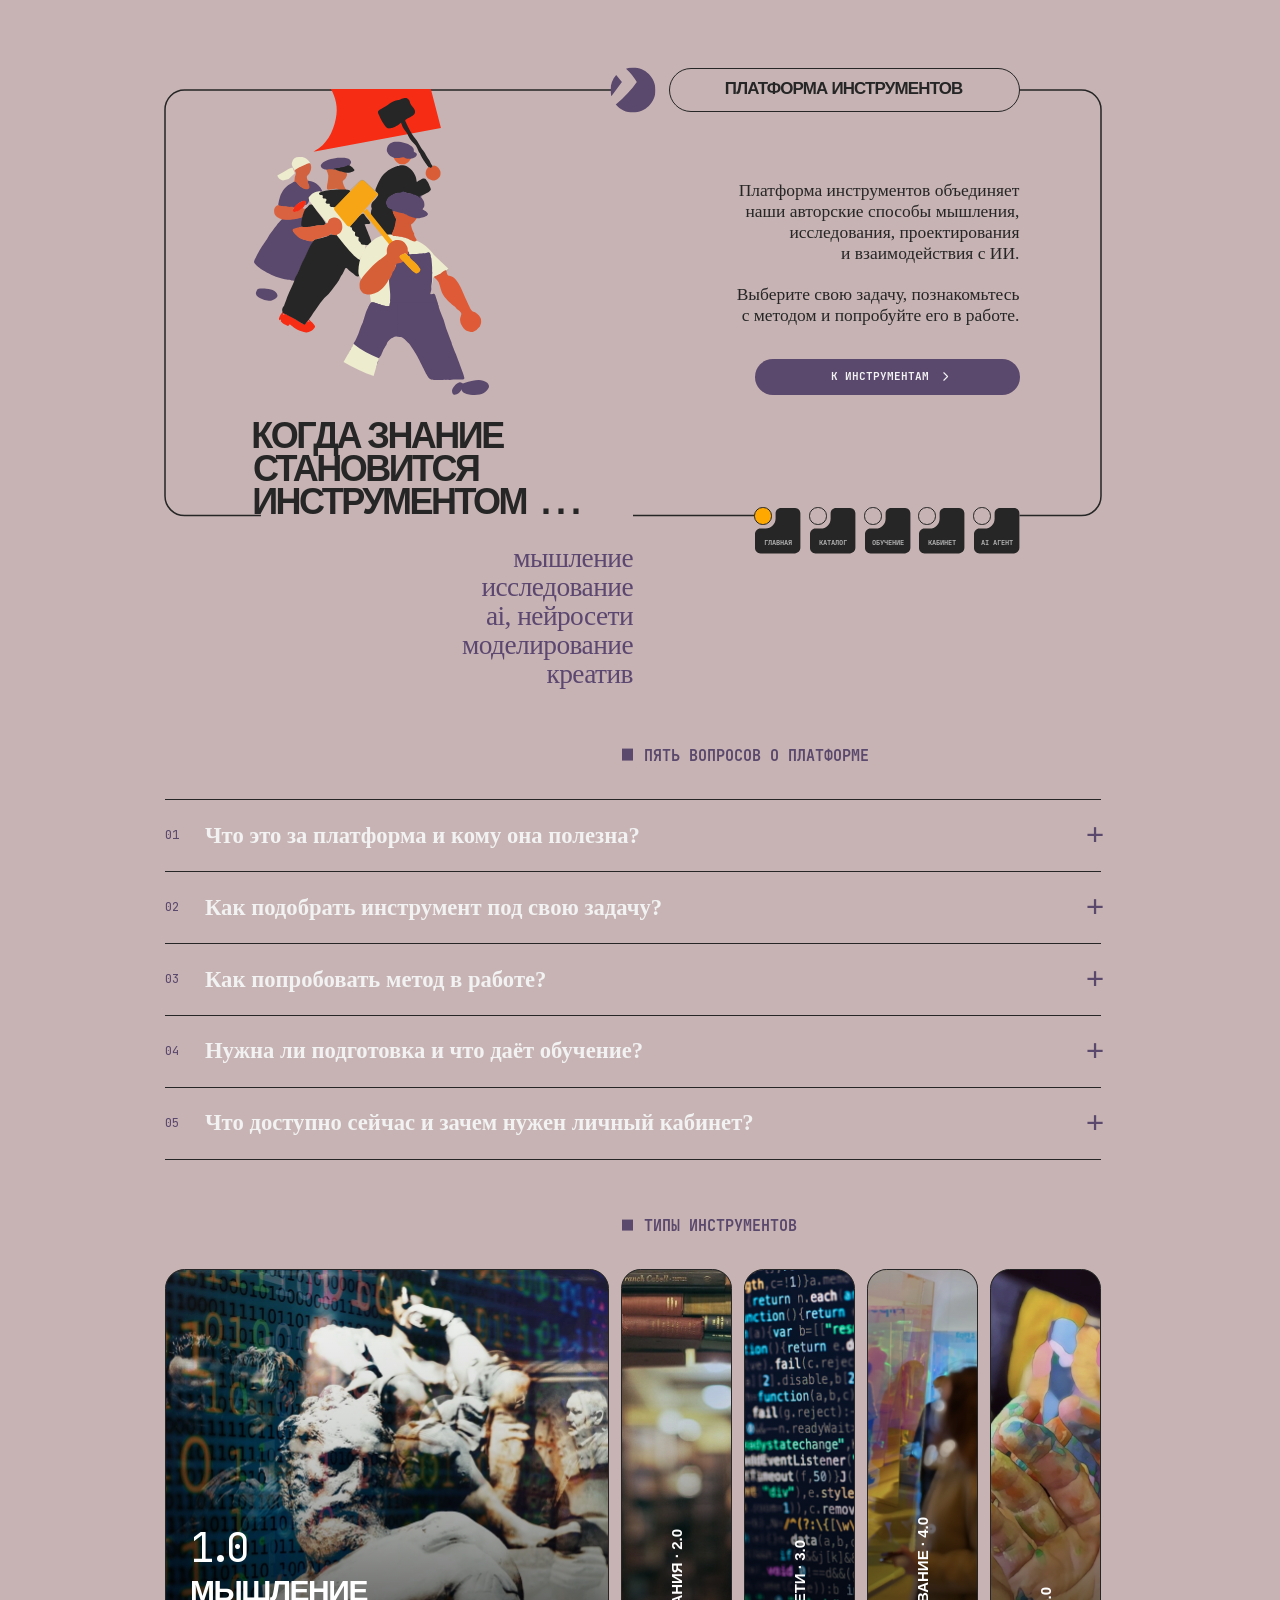
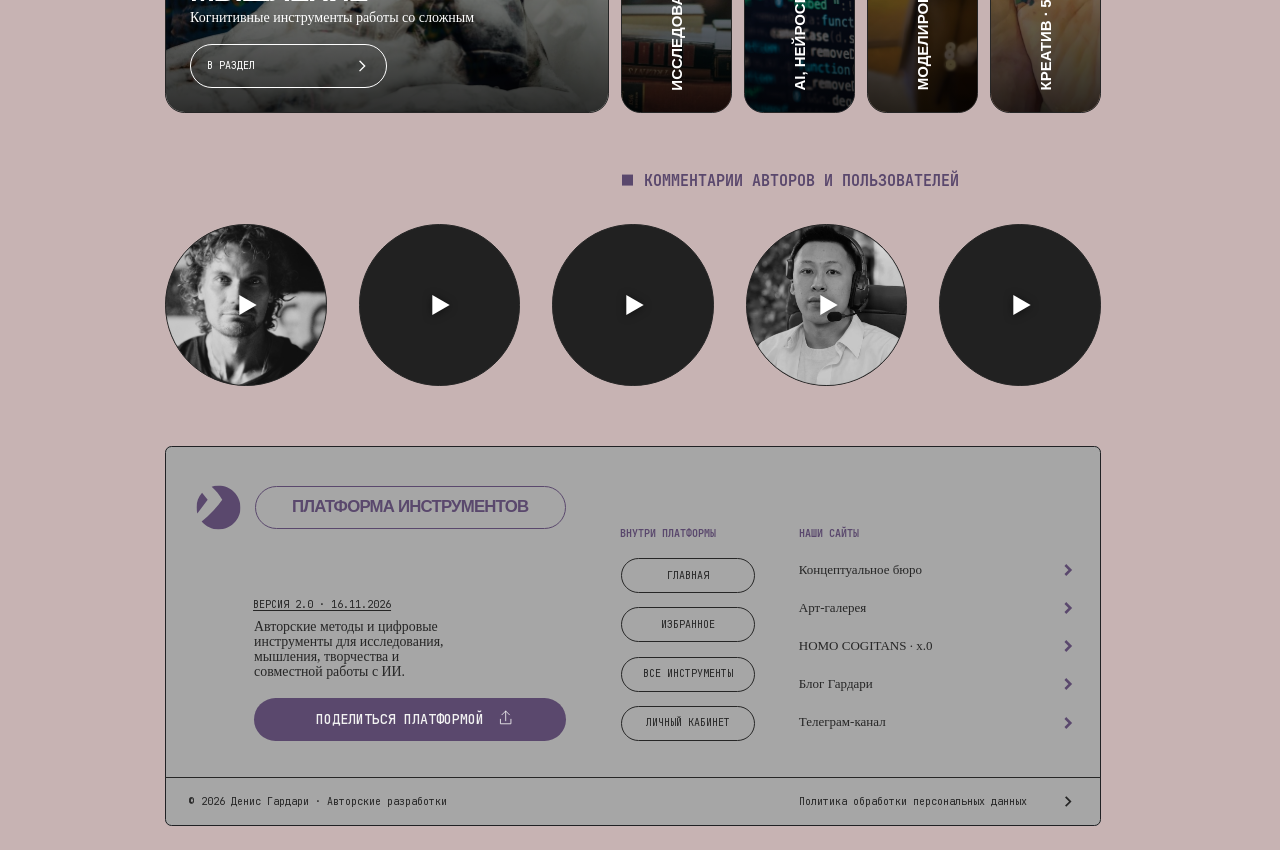
==== commit 20c31909: "export: выпустить рабочую мобильную платформу preview.17" ====
--- a/index.html
+++ b/index.html
@@ -77,8 +77,10 @@
 <link rel="stylesheet" href="assets/css/section-header.css?v=20261116-background">
 <link rel="stylesheet" href="assets/css/outline-standard.css?v=20261116-radius">
 <link rel="stylesheet" href="assets/css/home-motion.css?v=20261116-release15">
+<link rel="stylesheet" href="assets/css/mobile-affinity.css?v=20261116-release17">
+<script type="module" src="assets/js/mobile-affinity.js?v=20261116-release17"></script>
 <script type="module" src="assets/js/section-header.js?v=20261115-correction3-r2"></script>
-<script type="module" src="assets/js/app.js?v=20261116-release16"></script>
+<script type="module" src="assets/js/app.js?v=20261116-release17"></script>
 </head>
 <body>
 
@@ -86,7 +88,7 @@
 <a class="skip-link" href="#main">К основному содержанию</a>
 <header class="site-header section-header" id="top">
  <div class="header-frame">
-  <button class="header-logo" type="button" data-menu-trigger aria-controls="sidebar" aria-expanded="false" aria-label="Открыть каталог"><img src="assets/images/redesign/platform-logo.svg" alt=""></button>
+  <button class="header-logo" type="button" data-menu-trigger aria-controls="sidebar" aria-expanded="false" aria-label="Открыть каталог"><img src="assets/images/redesign/platform-logo.svg" alt=""><svg class="mobile-menu-glyph" viewBox="0 0 24 24" aria-hidden="true"><path d="M6 7h12M6 12h12M6 17h12"/></svg></button>
 <p class="section-page-title" id="section-page-title" tabindex="-1"><span class="header-page-name"><span id="section-page-name">ПЛАТФОРМА ИНСТРУМЕНТОВ</span><i class="header-title-baseline" aria-hidden="true"></i></span></p>
 <nav class="prototype-tabs" aria-label="Разделы платформы"><a class="prototype-tab" href="#about" data-header-page="about" aria-current="page"><svg viewBox="0 0 120 120" aria-hidden="true"><path d="M54.46,14.047C54.46,10.322 55.94,6.749 58.574,4.114C61.209,1.48 64.782,0 68.507,0C79.525,0 94.792,0 105.839,0C113.66,0 120,6.34 120,14.161V105.361C120,113.446 113.446,120 105.361,120H14.488C10.645,120 6.96,118.474 4.243,115.757C1.526,113.04 0,109.355 0,105.512V68.507C0,64.782 1.48,61.209 4.114,58.574C6.749,55.94 10.322,54.46 14.047,54.46H28.096C42.656,54.46 54.46,42.656 54.46,28.096V14.047Z"/></svg><span class="prototype-tab-dot" aria-hidden="true"></span><span class="prototype-tab-name">ГЛАВНАЯ</span></a><button class="prototype-tab" type="button" data-menu-trigger aria-controls="sidebar" aria-expanded="false" data-header-page="catalog"><svg viewBox="0 0 120 120" aria-hidden="true"><path d="M54.46,14.047C54.46,10.322 55.94,6.749 58.574,4.114C61.209,1.48 64.782,0 68.507,0C79.525,0 94.792,0 105.839,0C113.66,0 120,6.34 120,14.161V105.361C120,113.446 113.446,120 105.361,120H14.488C10.645,120 6.96,118.474 4.243,115.757C1.526,113.04 0,109.355 0,105.512V68.507C0,64.782 1.48,61.209 4.114,58.574C6.749,55.94 10.322,54.46 14.047,54.46H28.096C42.656,54.46 54.46,42.656 54.46,28.096V14.047Z"/></svg><span class="prototype-tab-dot" aria-hidden="true"></span><span class="prototype-tab-name">КАТАЛОГ</span></button><a class="prototype-tab" href="#training" data-header-page="training"><svg viewBox="0 0 120 120" aria-hidden="true"><path d="M54.46,14.047C54.46,10.322 55.94,6.749 58.574,4.114C61.209,1.48 64.782,0 68.507,0C79.525,0 94.792,0 105.839,0C113.66,0 120,6.34 120,14.161V105.361C120,113.446 113.446,120 105.361,120H14.488C10.645,120 6.96,118.474 4.243,115.757C1.526,113.04 0,109.355 0,105.512V68.507C0,64.782 1.48,61.209 4.114,58.574C6.749,55.94 10.322,54.46 14.047,54.46H28.096C42.656,54.46 54.46,42.656 54.46,28.096V14.047Z"/></svg><span class="prototype-tab-dot" aria-hidden="true"></span><span class="prototype-tab-name">ОБУЧЕНИЕ</span></a><a class="prototype-tab" href="#account" data-header-page="account"><svg viewBox="0 0 120 120" aria-hidden="true"><path d="M54.46,14.047C54.46,10.322 55.94,6.749 58.574,4.114C61.209,1.48 64.782,0 68.507,0C79.525,0 94.792,0 105.839,0C113.66,0 120,6.34 120,14.161V105.361C120,113.446 113.446,120 105.361,120H14.488C10.645,120 6.96,118.474 4.243,115.757C1.526,113.04 0,109.355 0,105.512V68.507C0,64.782 1.48,61.209 4.114,58.574C6.749,55.94 10.322,54.46 14.047,54.46H28.096C42.656,54.46 54.46,42.656 54.46,28.096V14.047Z"/></svg><span class="prototype-tab-dot" aria-hidden="true"></span><span class="prototype-tab-name">КАБИНЕТ</span></a><a class="prototype-tab" href="#agent" data-header-page="agent"><svg viewBox="0 0 120 120" aria-hidden="true"><path d="M54.46,14.047C54.46,10.322 55.94,6.749 58.574,4.114C61.209,1.48 64.782,0 68.507,0C79.525,0 94.792,0 105.839,0C113.66,0 120,6.34 120,14.161V105.361C120,113.446 113.446,120 105.361,120H14.488C10.645,120 6.96,118.474 4.243,115.757C1.526,113.04 0,109.355 0,105.512V68.507C0,64.782 1.48,61.209 4.114,58.574C6.749,55.94 10.322,54.46 14.047,54.46H28.096C42.656,54.46 54.46,42.656 54.46,28.096V14.047Z"/></svg><span class="prototype-tab-dot" aria-hidden="true"></span><span class="prototype-tab-name">AI АГЕНТ</span></a></nav>
   <button class="catalog-trigger" type="button" id="toggle-menu" aria-controls="sidebar" aria-expanded="false">КАТАЛОГ <span aria-hidden="true">+</span></button>
@@ -100,6 +102,7 @@
 <footer class="editorial-footer" id="site-footer">
  <div class="footer-main">
   <div class="footer-identity"><h2 class="footer-title"><span class="footer-symbol" aria-hidden="true"></span><span class="footer-name">ПЛАТФОРМА ИНСТРУМЕНТОВ</span></h2><p class="footer-version">ВЕРСИЯ 2.0 · 16.11.2026</p><p class="footer-description"><span class="footer-description-line">Авторские методы и цифровые</span> <span class="footer-description-line">инструменты для исследования,</span> <span class="footer-description-line">мышления, творчества и</span> <span class="footer-description-line">совместной работы с ИИ.</span></p><button class="footer-share" type="button" id="share-platform"><span class="footer-share-content"><span>Поделиться платформой</span> <svg viewBox="0 0 24 24" aria-hidden="true" focusable="false"><path d="M12 16V3m-5 5 5-5 5 5M5 14v6h14v-6"/></svg></span></button></div>
+  <nav class="mobile-footer-actions" aria-label="Действия подвала"><a href="#catalog" data-full-catalog>К ИНСТРУМЕНТАМ <svg class="chevron" viewBox="0 0 24 24" aria-hidden="true"><path d="m9 5 7 7-7 7"/></svg></a><button type="button" data-page-top>НАВЕРХ <svg class="chevron mobile-top-arrow" viewBox="0 0 24 24" aria-hidden="true"><path d="m9 5 7 7-7 7"/></svg></button></nav>
   <nav class="footer-navigation" aria-label="Разделы подвала"><h3 class="footer-label">Внутри платформы</h3><a href="#about">Главная</a><a href="#saved">Избранное</a><a href="#catalog" data-full-catalog>Все инструменты</a><a href="#account">Личный кабинет</a></nav>
   <div class="footer-contacts"><h3 class="footer-label">Наши сайты</h3><div class="footer-author-links"><a href="https://kb.gardari.art/" target="_blank" rel="noopener noreferrer">Концептуальное бюро <svg aria-hidden="true" focusable="false" class="chevron" viewBox="0 0 24 24"><path d="m9 5 7 7-7 7"/></svg></a><a href="https://gallery.gardari.art/" target="_blank" rel="noopener noreferrer">Арт-галерея <svg aria-hidden="true" focusable="false" class="chevron" viewBox="0 0 24 24"><path d="m9 5 7 7-7 7"/></svg></a><a href="https://x0.gardari.art/" target="_blank" rel="noopener noreferrer">HOMO COGITANS · х.0 <svg aria-hidden="true" focusable="false" class="chevron" viewBox="0 0 24 24"><path d="m9 5 7 7-7 7"/></svg></a><a href="https://blog.gardari.art/" target="_blank" rel="noopener noreferrer">Блог Гардари <svg aria-hidden="true" focusable="false" class="chevron" viewBox="0 0 24 24"><path d="m9 5 7 7-7 7"/></svg></a><a href="https://t.me/gardariart" target="_blank" rel="noopener noreferrer">Телеграм-канал <svg aria-hidden="true" focusable="false" class="chevron" viewBox="0 0 24 24"><path d="m9 5 7 7-7 7"/></svg></a></div></div>
  </div>
--- a/assets/css/mobile-affinity.css
+++ b/assets/css/mobile-affinity.css
@@ -0,0 +1,150 @@
+/* Live Affinity «сайт КБ», page 7, 16 November 2026.
+   Mobile field x6518.344–7937.059; all cqw coordinates use that 1418.715px field.
+   The accepted desktop composition is outside this adaptation. */
+.home-hero-phrase h1>.hero-mobile-phrase,.hero-menu-trigger,.hero-mobile-arrows,.mobile-menu-glyph,
+.mobile-footer-actions,.mobile-heading-suffix,.mobile-question-break{display:none}
+.mobile-baseline,.side-label-baseline{display:inline-block;vertical-align:baseline;width:0;height:0;margin:0;padding:0;border:0;font-size:0;line-height:0}
+
+@media(max-width:700px){
+ :root{--platform-field-width:100%;--radius:var(--radius-block)}
+ #main[data-view="about"]{position:relative;display:flow-root}
+ /* The complete Affinity field is the phone screen. Only the authored inner
+    axes are inset; no additional outer gutter is applied to that field. */
+ #main:not([data-view="about"]){width:calc(92.0606% + .75px);margin-left:3.822%;margin-right:calc(4.1174% - .75px)}
+ .policy-page .policy-main,.policy-page .policy-bottom{width:calc(92.0606% + .75px);margin-left:3.822%;margin-right:calc(4.1174% - .75px)}
+ /* Edge-to-edge rectangular strips have square corners. Inset panels retain
+    the shared small radius; circles and capsules keep their special shapes. */
+ #main[data-view="about"] :is(.home-faq,.home-faq-list,.home-question,.home-comments,.home-section-heading),
+ #site-footer.editorial-footer,#site-footer .footer-main,#site-footer .footer-legal{border-radius:0}
+ #main[data-view="account"] .account-layout.is-signed-out{grid-template-columns:minmax(0,1fr);grid-template-areas:"profile";justify-items:stretch}
+ #main[data-view="account"] .is-signed-out #account-profile{width:100%;max-width:none;justify-self:stretch;border-radius:var(--radius-block)}
+ /* On a phone the catalogue opens directly into the cards. Keep its H1
+    available, but remove both the type choices and their former row spacing. */
+ #main[data-view="catalog"] .photo-catalog-intro.filters-only{margin:0;padding:0;gap:0;min-height:0}
+ #main[data-view="catalog"] .catalog-controls{display:none}
+ #shell:has(#main[data-view="about"]) .home-hero{position:relative;height:238.805045cqw;margin:30px 0 0;isolation:isolate}
+ .home-hero::after{content:'';position:absolute;top:189.014848cqw;left:0;right:0;pointer-events:none;border-top:1.5px solid var(--ink)}
+ .home-prototype-stage{position:static;display:block;width:100%;height:100%;min-height:0;margin:0;padding:0;border:0;border-radius:0}
+ .hero-outline,.hero-wordmark{display:none}
+ .hero-illustration{position:absolute;left:4.116542%;top:12.624664cqw;width:58.239604%;height:auto;max-width:none;margin:0}
+ .hero-brand-symbol{position:absolute;left:75.220464%;top:11.713628cqw;width:12.712067%;height:12.678163cqw;margin:0;padding:0}
+ .home-hero-phrase{position:absolute;inset:0;margin:0;pointer-events:none}
+ .home-hero-phrase h1{margin:0;padding:0;font-family:var(--redesign-display);white-space:nowrap}
+ .home-hero-phrase h1>span:not(.hero-mobile-phrase){display:none}
+ .home-hero-phrase h1>.hero-mobile-phrase{position:absolute;inset:0;display:block;margin:0;padding:0!important;transform:none!important}
+ .hero-mobile-line{position:absolute;display:block;margin:0;padding:0;font:900 6.222514cqw/1 var(--redesign-display);letter-spacing:-.07em;white-space:nowrap;transform:translateY(var(--mobile-baseline-shift,0px))}
+ .hero-mobile-line:nth-child(1){left:20.567318%;top:104.057542cqw}
+ .hero-mobile-line:nth-child(2){left:17.323184%;top:109.801117cqw}
+ .hero-mobile-line:nth-child(3){left:17.117391%;top:119.373464cqw;font-size:8.119078cqw}
+ .hero-mobile-phrase::before{content:'';position:absolute;left:17.502035%;top:99.597772cqw;width:1.533641cqw;height:1.533641cqw;background:var(--accent);box-shadow:0 2.90707cqw 0 var(--accent)}
+
+ .hero-menu-trigger{position:absolute;display:grid;place-items:center;left:3.822%;top:124.3977cqw;width:10.8773cqw;height:10.8773cqw;min-height:0;margin:0;padding:0;border:0;border-radius:50%;background:var(--accent);color:var(--paper)}
+ .mobile-menu-glyph{display:block;width:90%;height:90%;fill:none;stroke:currentColor;stroke-width:1.7;stroke-linecap:round;stroke-linejoin:round}
+ .hero-catalog-cta{position:absolute;left:17.40%;top:124.66cqw;width:78.66%;height:10.37cqw;min-height:0;margin:0;padding:0;border:0;background:var(--accent);color:#ffa800;gap:0;font:700 3.474245cqw/1 var(--label-font)}
+ .hero-catalog-cta .hero-cta-label{font:inherit;letter-spacing:0}
+ .hero-cta-content{display:contents;translate:none}
+ .hero-catalog-cta .hero-cta-label{position:absolute;left:22.385cqw;top:6.46765cqw;transform:translateY(var(--mobile-baseline-shift,0px))}
+ .hero-catalog-cta .hero-action-arrow{display:none}
+ .hero-mobile-arrows{position:absolute;left:54.107cqw;top:3.4cqw;display:block;width:4.96cqw;height:3.03cqw;fill:none;stroke:currentColor;stroke-width:1.5;stroke-linecap:round;stroke-linejoin:round}
+
+ /* Both forms of navigation use the same square and circle, without masks. */
+ .prototype-tabs .prototype-tab{container-type:inline-size;color:var(--accent)}
+ .prototype-tabs .prototype-tab>svg{fill:none;stroke:var(--accent);stroke-width:1.5px;overflow:visible}
+ .prototype-tabs .prototype-tab>svg path{vector-effect:non-scaling-stroke}
+ .prototype-tabs .prototype-tab-dot{left:-.75px;top:-.75px;width:calc(34.734% + 1.5px);height:calc(34.734% + 1.5px);border:1.5px solid var(--accent);background:transparent}
+ .prototype-tabs .prototype-tab-name{position:absolute;left:0;right:0;bottom:auto;top:78.13cqw;margin:0;color:var(--accent);font:700 15.912cqw/1 var(--label-font);letter-spacing:0;text-align:center;transform:translateY(var(--mobile-baseline-shift,0px))}
+ .prototype-tabs .prototype-tab[aria-current="page"] .prototype-tab-dot{background:#ffa800}
+ .prototype-tabs .prototype-tab:hover .prototype-tab-name{color:var(--accent)}
+ .prototype-tabs .prototype-tab:hover .prototype-tab-dot{background:var(--paper)}
+ .prototype-tabs .prototype-tab[aria-current="page"]:hover .prototype-tab-dot{background:#ffa800}
+ .home-prototype-stage>.prototype-tabs{position:absolute;left:75.177749%;top:28.88903cqw;display:grid;grid-template-columns:1fr;grid-auto-rows:auto;gap:1.811cqw;width:12.687538cqw;height:auto;margin:0;translate:none}
+ .home-prototype-stage .prototype-tab{width:100%;height:auto;aspect-ratio:1;margin:0;flex:none}
+
+ .hero-topics{position:static;width:auto;height:0;margin:0;padding:0;color:var(--accent);font:400 7.270056cqw/1.05334 var(--redesign-prose);letter-spacing:-.02em;text-align:right}
+ .hero-topics>span{position:absolute;left:var(--topic-left);right:auto;display:block;white-space:nowrap;transform:translateY(var(--mobile-baseline-shift,0px))}
+ .hero-topics>span:nth-child(1){--topic-left:47.845531cqw;--topic-square-dy:-2.348785cqw;top:149.020950cqw}
+ .hero-topics>span:nth-child(2){--topic-left:38.380168cqw;--topic-square-dy:-2.301958cqw;top:156.678771cqw}
+ .hero-topics>span:nth-child(3){--topic-left:41.629888cqw;--topic-square-dy:-2.347257cqw;top:164.336592cqw}
+ .hero-topics>span:nth-child(4){--topic-left:31.509777cqw;--topic-square-dy:-2.322069cqw;top:171.994413cqw}
+ .hero-topics>span:nth-child(5){--topic-left:58.867039cqw;--topic-square-dy:-2.296881cqw;top:179.652235cqw}
+ .hero-topics>span::after{content:'';position:absolute;left:calc(93.8376cqw - var(--topic-left));top:calc(-1 * var(--mobile-baseline-shift,0px) + var(--topic-square-dy));translate:none;width:2.1033cqw;height:2.1033cqw;background:var(--accent)}
+ .home-hero-description{position:static;width:auto;height:0;margin:0;padding:0;text-align:left;font:400 4.271955cqw/1.18835 var(--redesign-prose);color:var(--ink)}
+ .home-hero-description p,.home-hero-description p+p{position:static;margin:0;padding:0;font:inherit}
+ .home-hero-description p>span{position:absolute;left:11.463613%;display:block;white-space:nowrap;font:inherit;transform:translateY(var(--mobile-baseline-shift,0px))}
+ .home-hero-description p>span+span::before{content:none}
+ .home-hero-description p:nth-child(1)>span:nth-child(1){top:199.962849cqw}
+ .home-hero-description p:nth-child(1)>span:nth-child(2){top:205.039385cqw}
+ .home-hero-description p:nth-child(1)>span:nth-child(3){top:210.115922cqw}
+ .home-hero-description p:nth-child(1)>span:nth-child(4){top:215.192458cqw}
+ .home-hero-description p:nth-child(2)>span:nth-child(1){top:225.345810cqw}
+ .home-hero-description p:nth-child(2)>span:nth-child(2){top:230.422346cqw}
+
+ #main[data-view="about"]>.home-faq{margin:0}
+ #main[data-view="about"]>.home-faq>.home-section-heading,
+ #main[data-view="about"]>.home-comments>.home-section-heading{position:relative;height:11.022369cqw;margin:0;padding:0;background:var(--accent);color:var(--paper);font:700 3.086536cqw/1 var(--label-font);letter-spacing:0;white-space:nowrap}
+ .home-section-heading h2{position:static;display:block;height:auto;margin:0;padding:0;font:inherit;letter-spacing:0;transform:none}
+ .home-heading-text{position:absolute;left:11.252%;top:6.848cqw;display:block;margin:0;white-space:nowrap;transform:translateY(var(--mobile-baseline-shift,0px))}
+ .mobile-heading-suffix{display:inline}
+ .home-section-heading .home-heading-mark{position:absolute;left:4.116%;top:4.80cqw;display:block;width:2.1033cqw;height:2.1033cqw;margin:0;background:#ffa800}
+ .home-faq-list{border-top:0}
+ .home-question{border-bottom:1.5px solid var(--ink)}
+ .home-question summary{position:relative;display:grid;grid-template-columns:11.463613cqw minmax(0,1fr) 7.1cqw;gap:0;align-items:start;min-height:calc(18.326443cqw - 1.5px);margin:0;padding:3cqw 4.1% 3cqw 0;font:600 5.242598cqw/5.874022cqw var(--redesign-prose);letter-spacing:0;box-sizing:border-box}
+ .home-question summary>span:nth-child(2){grid-column:2;display:block;margin:0;white-space:normal;text-wrap:initial}
+ .home-question-title{transform:translateY(var(--mobile-title-shift,0px))}
+ .mobile-question-break{display:block}
+ .home-question-number{position:absolute;left:3.922%;top:7.86cqw;width:auto;height:auto;margin:0;padding:0;color:var(--accent);font:700 2.876425cqw/1 var(--label-font);transform:translateY(var(--mobile-baseline-shift,0px))}
+ .home-question-mark{position:absolute;left:92.3927%;top:11.709cqw;width:auto;height:auto;margin:0;padding:0;translate:none;color:var(--accent);font:600 7.55cqw/1 var(--redesign-prose);transform:translateY(var(--mobile-baseline-shift,0px));transform-origin:center}
+ .question-sign{translate:none}
+ /* Rotate the painted sign, keeping its measured baseline anchor unrotated. */
+ .home-question-mark .question-sign{position:relative;color:transparent}
+ .home-question-mark .question-sign::before{content:'+';position:absolute;inset:0;color:var(--accent);font:inherit;transform-origin:center}
+ .home-question[open] .home-question-mark{rotate:none}
+ .home-question[open] .question-sign::before{rotate:45deg}
+ .home-question summary:hover .question-sign::before{color:var(--ink)}
+ .home-answer{max-width:none;padding:0 11.46% 5.58cqw;color:var(--ink);font:400 4.271955cqw/1.4 var(--redesign-prose)}
+ .home-answer p{font:inherit}
+ #main[data-view="about"]>.home-directions{display:none}
+ #main[data-view="about"]>.home-comments{margin:0;padding-bottom:9.090cqw}
+ /* The snap port has the same inset as the row; otherwise initial snapping
+    consumes the leading padding and attaches the first circle to the screen. */
+ .comments-row{display:flex;gap:4.206cqw;width:100%;margin:8.949cqw 0 0;padding:0 4.116542%;overflow-x:auto;scroll-snap-type:x mandatory;scroll-padding-inline:4.116542%;scrollbar-width:none;overscroll-behavior-x:contain}
+ .comments-row::-webkit-scrollbar{display:none}
+ .comment-preview{flex:0 0 61.534276cqw;width:61.534276cqw;height:62.934839cqw;aspect-ratio:auto;margin:0;scroll-snap-align:start}
+ .comment-preview-play svg{width:9.5cqw}
+
+ /* The separate top row is shared by every internal page, including policy. */
+ .section-header{position:relative;padding:30px 0 28px}
+ .section-header .header-frame{position:relative;container-type:inline-size;display:block;grid-template-columns:none;grid-template-rows:none;width:var(--platform-field-width);height:auto;aspect-ratio:1418.715/180;min-height:0;margin:0 auto;padding:0;gap:0}
+ .section-header .section-page-title{position:absolute!important;clip-path:inset(50%);width:1px!important;height:1px!important;overflow:hidden;padding:0;border:0;white-space:nowrap}
+ .section-header .header-logo{position:absolute;left:3.822%;top:-.099cqw;display:grid;place-items:center;width:12.884cqw;height:12.884cqw;margin:0;padding:0;border:0;border-radius:50%;background:var(--accent);color:var(--paper)}
+ .section-header .header-logo img{display:none}
+ .section-header .header-frame>.prototype-tabs{position:absolute;left:23.9866%;top:0;display:grid;grid-template-columns:repeat(5,minmax(0,1fr));gap:2.11459cqw;width:71.896%;height:auto;margin:0}
+ .section-header .header-frame>.prototype-tabs>.prototype-tab{width:100%;max-width:none;height:auto;aspect-ratio:1;margin:0}
+ .side-close-wrap .side-close{width:36.888px;height:36.888px;min-height:36.888px;top:var(--mobile-close-top,24px)}
+
+ /* Lower mobile strip: original current content, in the author's new positions. */
+ #site-footer.editorial-footer{container-type:inline-size;position:relative;width:var(--platform-field-width);margin:0 auto 30px;padding:0;border:0;border-radius:0;background:var(--accent);color:var(--paper)}
+ #shell:has(#main:not([data-view="about"]))>#site-footer{margin-top:var(--section-external-space)}
+ #site-footer.editorial-footer::before{display:none}
+ #site-footer .footer-main{position:relative;display:block;height:122.0446cqw;margin:0;padding:0}
+ #site-footer .footer-identity{position:static;display:block;height:0;margin:0;padding:0}
+ #site-footer .footer-title,#site-footer .footer-description,#site-footer .footer-navigation{display:none}
+ #site-footer .footer-version{position:absolute;left:50%;top:7.862cqw;display:block;width:auto;max-width:none;margin:0;padding:0;color:var(--paper);font:700 2.31472cqw/1 var(--label-font);white-space:nowrap;text-decoration:underline;transform:translate(-50%,var(--mobile-baseline-shift,0px))}
+ #site-footer .footer-share{position:absolute;left:17.502%;top:12.221cqw;display:flex;align-items:center;justify-content:center;width:65.0cqw!important;max-width:none;min-height:0;height:10.111cqw;margin:0;padding:0;border:1.5px solid var(--paper);border-radius:999px;background:var(--paper);color:var(--accent);font:700 3.0862cqw/1 var(--label-font)}
+ #site-footer .footer-share-content{display:flex;align-items:center;gap:2.2cqw;translate:1cqw 0}
+ #site-footer .footer-share svg{width:4.2cqw;height:4.2cqw;translate:none;stroke-width:1.5}
+ #site-footer .mobile-footer-actions{position:absolute;left:17.50%;top:26.6639cqw;display:flex;flex-direction:column;gap:4.366cqw;width:65.0%;margin:0;padding:0}
+ #site-footer .mobile-footer-actions :is(a,button){display:flex;align-items:center;justify-content:center;gap:2.2cqw;width:100%;max-width:none;min-height:0;height:10.111cqw;margin:0;padding:0;border:1.5px solid var(--paper);border-radius:999px;background:transparent;color:var(--paper);font:700 3.0862cqw/1 var(--label-font);text-transform:uppercase}
+ #site-footer .mobile-footer-actions svg{width:3.9cqw;height:3.9cqw;stroke-width:2.6}
+ .mobile-top-arrow{rotate:-90deg}
+ #site-footer .footer-contacts{position:absolute;left:0;right:0;top:61.8276cqw;display:block;width:100%;height:60.217cqw;margin:0;padding:0;border-top:1.5px solid var(--paper)}
+ #site-footer .footer-contacts>.footer-label{position:absolute;left:17.516%;top:12.457cqw;display:block;margin:0;padding:0;color:var(--paper);font:700 2.31472cqw/1 var(--label-font);white-space:nowrap;transform:translateY(var(--mobile-baseline-shift,0px))}
+ #site-footer .footer-contacts .footer-author-links{position:absolute;left:17.517%;right:17.3%;top:16.5cqw;display:block;margin:0;padding:0}
+ #site-footer .footer-contacts .footer-author-links a{display:flex;align-items:center;justify-content:space-between;gap:0;width:100%;max-width:none;height:7.123cqw;min-height:0;margin:0;padding:0;color:var(--paper);font:400 3.899cqw/1 var(--redesign-prose);white-space:nowrap}
+ #site-footer .footer-author-links .chevron{width:3.9cqw;height:3.9cqw;stroke-width:2.9;color:var(--paper)}
+ #site-footer .footer-legal{position:relative;display:block;width:100%;height:28.2587cqw;min-height:0;margin:0;padding:0;border-top:1.5px solid var(--paper);background:transparent;color:var(--paper)}
+ #site-footer .footer-legal>a,#site-footer .footer-legal>span{position:absolute;left:17.323%;right:auto;display:block;width:auto;max-width:none;height:auto;min-height:0;margin:0;padding:0;gap:0;translate:none;transform:translateY(var(--mobile-baseline-shift,0px));font:700 2.31472cqw/1 var(--label-font);color:var(--paper);white-space:nowrap;text-decoration:underline;overflow-wrap:normal}
+ #site-footer .footer-legal>a{top:10.834cqw}
+ #site-footer .footer-legal>span{top:15.389cqw;left:17.53%}
+ #site-footer .footer-legal .chevron{display:none}
+}
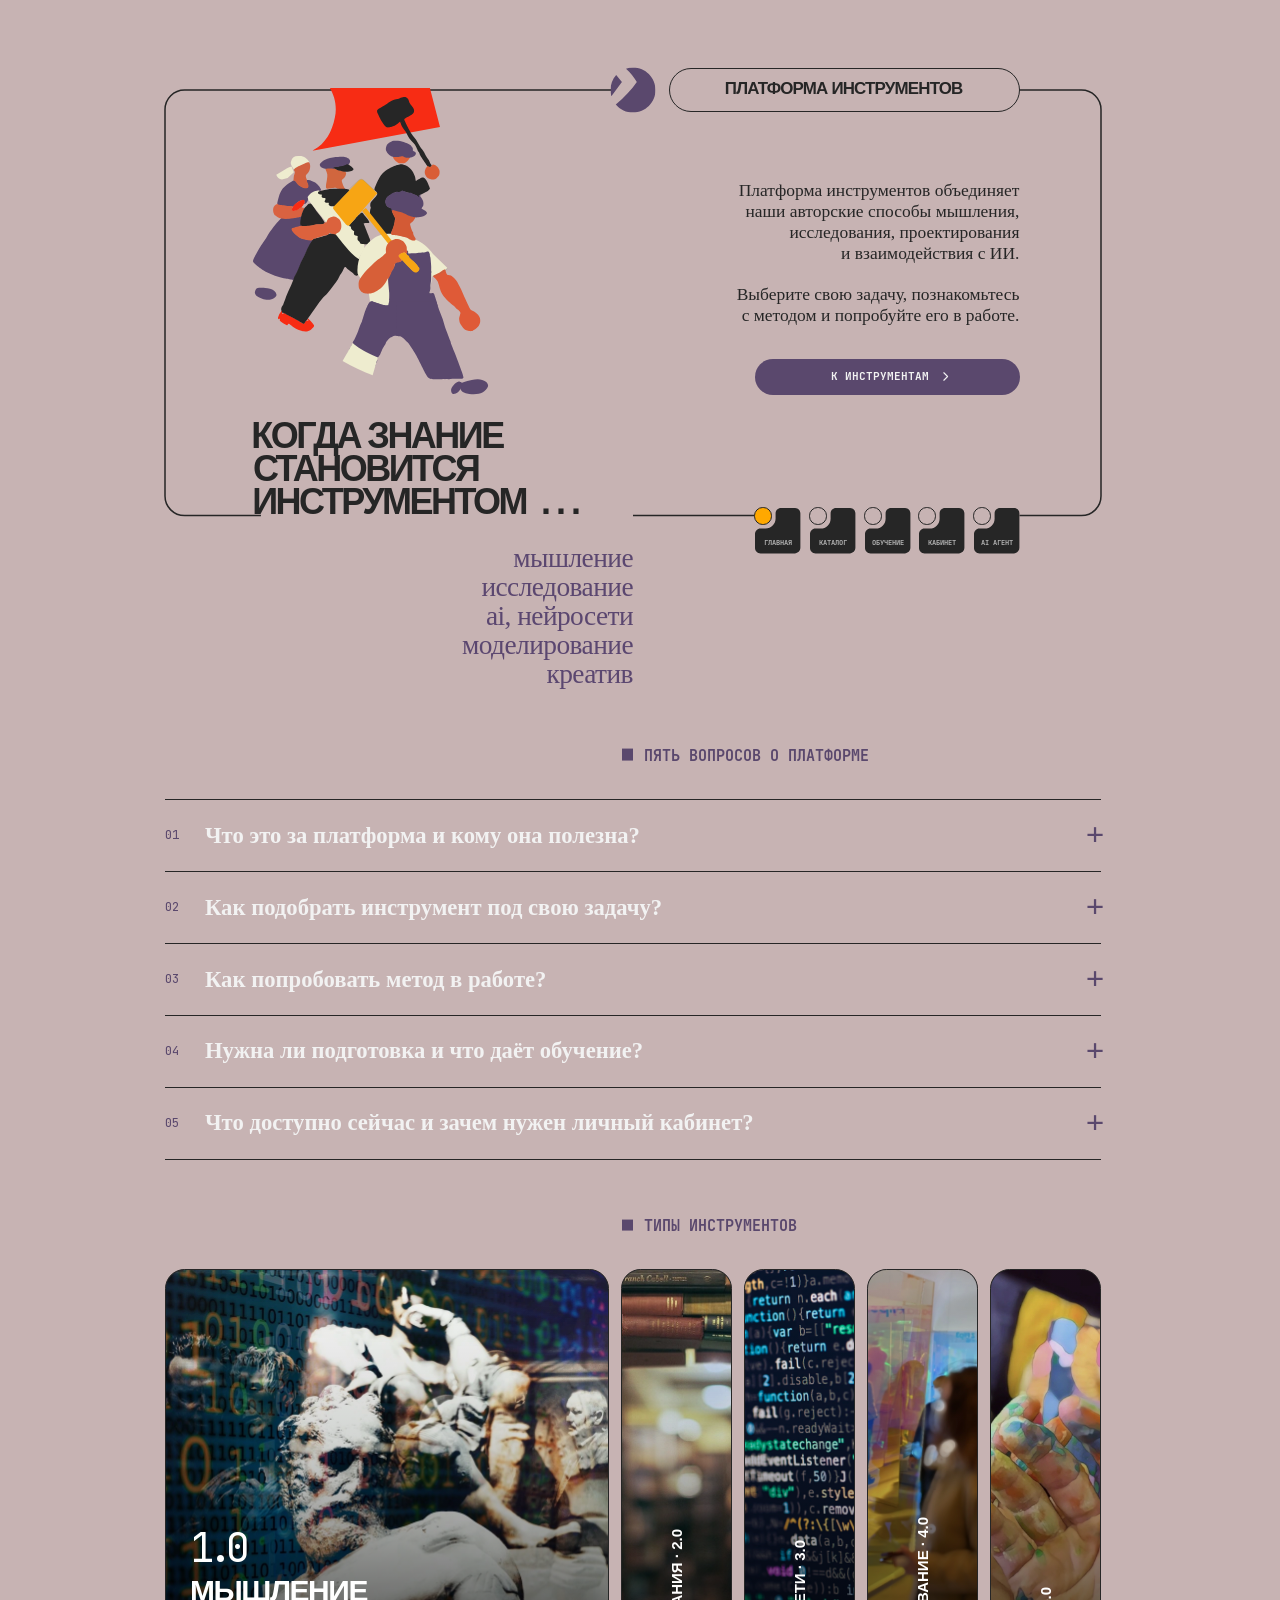
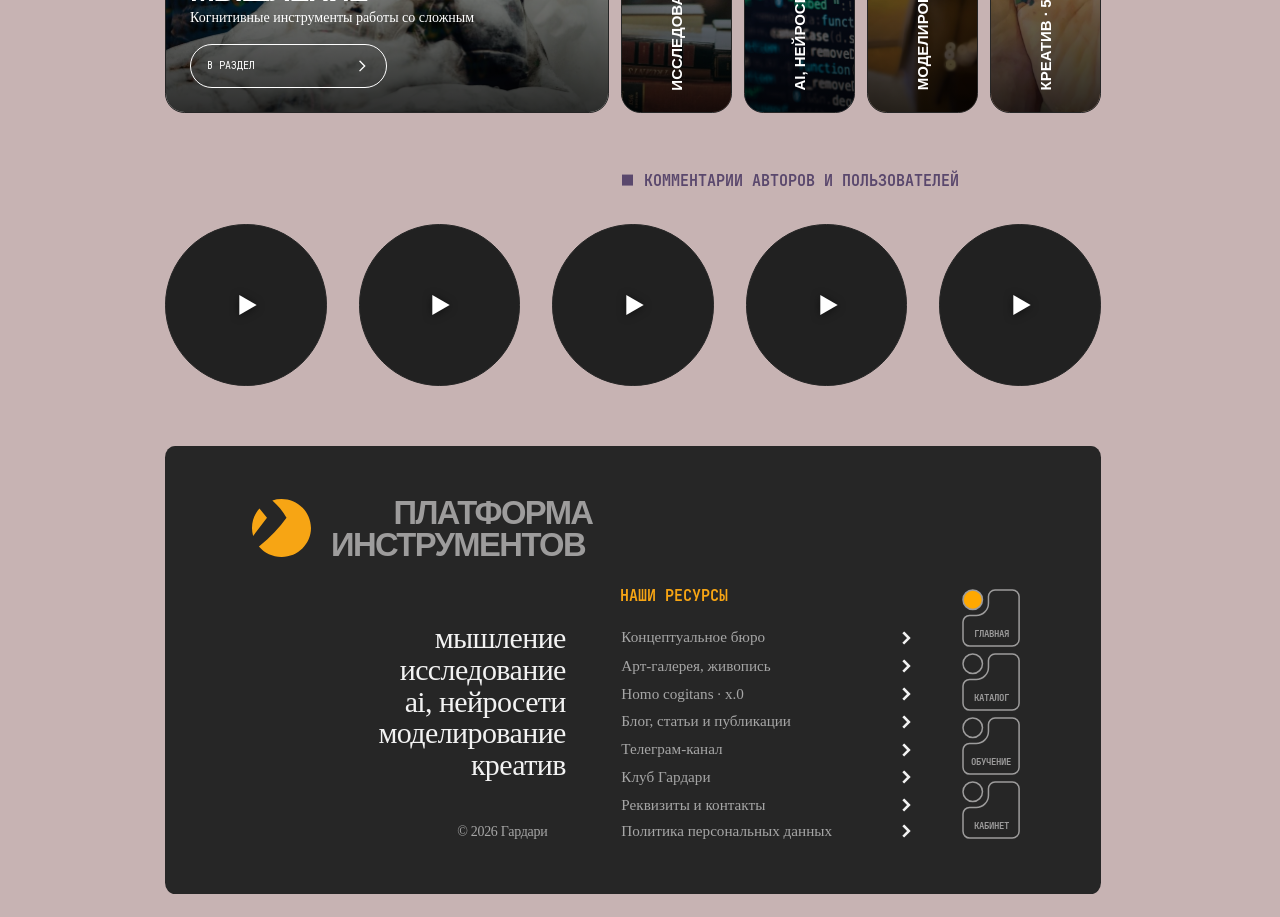
==== commit 9bbadd90: "export: выпустить финальный дизайн Платформы preview.18" ====
--- a/index.html
+++ b/index.html
@@ -77,10 +77,14 @@
 <link rel="stylesheet" href="assets/css/section-header.css?v=20261116-background">
 <link rel="stylesheet" href="assets/css/outline-standard.css?v=20261116-radius">
 <link rel="stylesheet" href="assets/css/home-motion.css?v=20261116-release15">
-<link rel="stylesheet" href="assets/css/mobile-affinity.css?v=20261116-release17">
-<script type="module" src="assets/js/mobile-affinity.js?v=20261116-release17"></script>
+<link rel="stylesheet" href="assets/css/mobile-affinity.css?v=20261117-preview18">
+<link rel="stylesheet" href="assets/css/mobile-footer.css?v=20261117-preview18">
+<link rel="stylesheet" href="assets/css/desktop-footer.css?v=20261117-preview18">
+<link rel="stylesheet" href="assets/css/tool-detail.css?v=20261116-lessons1">
+<link rel="stylesheet" href="assets/css/lesson-detail.css?v=20261116-lessons1">
+<script type="module" src="assets/js/mobile-affinity.js?v=20261117-preview18"></script>
 <script type="module" src="assets/js/section-header.js?v=20261115-correction3-r2"></script>
-<script type="module" src="assets/js/app.js?v=20261116-release17"></script>
+<script type="module" src="assets/js/app.js?v=20261117-preview18"></script>
 </head>
 <body>
 
@@ -101,13 +105,19 @@
 </div>
 <footer class="editorial-footer" id="site-footer">
  <div class="footer-main">
-  <div class="footer-identity"><h2 class="footer-title"><span class="footer-symbol" aria-hidden="true"></span><span class="footer-name">ПЛАТФОРМА ИНСТРУМЕНТОВ</span></h2><p class="footer-version">ВЕРСИЯ 2.0 · 16.11.2026</p><p class="footer-description"><span class="footer-description-line">Авторские методы и цифровые</span> <span class="footer-description-line">инструменты для исследования,</span> <span class="footer-description-line">мышления, творчества и</span> <span class="footer-description-line">совместной работы с ИИ.</span></p><button class="footer-share" type="button" id="share-platform"><span class="footer-share-content"><span>Поделиться платформой</span> <svg viewBox="0 0 24 24" aria-hidden="true" focusable="false"><path d="M12 16V3m-5 5 5-5 5 5M5 14v6h14v-6"/></svg></span></button></div>
-  <nav class="mobile-footer-actions" aria-label="Действия подвала"><a href="#catalog" data-full-catalog>К ИНСТРУМЕНТАМ <svg class="chevron" viewBox="0 0 24 24" aria-hidden="true"><path d="m9 5 7 7-7 7"/></svg></a><button type="button" data-page-top>НАВЕРХ <svg class="chevron mobile-top-arrow" viewBox="0 0 24 24" aria-hidden="true"><path d="m9 5 7 7-7 7"/></svg></button></nav>
-  <nav class="footer-navigation" aria-label="Разделы подвала"><h3 class="footer-label">Внутри платформы</h3><a href="#about">Главная</a><a href="#saved">Избранное</a><a href="#catalog" data-full-catalog>Все инструменты</a><a href="#account">Личный кабинет</a></nav>
-  <div class="footer-contacts"><h3 class="footer-label">Наши сайты</h3><div class="footer-author-links"><a href="https://kb.gardari.art/" target="_blank" rel="noopener noreferrer">Концептуальное бюро <svg aria-hidden="true" focusable="false" class="chevron" viewBox="0 0 24 24"><path d="m9 5 7 7-7 7"/></svg></a><a href="https://gallery.gardari.art/" target="_blank" rel="noopener noreferrer">Арт-галерея <svg aria-hidden="true" focusable="false" class="chevron" viewBox="0 0 24 24"><path d="m9 5 7 7-7 7"/></svg></a><a href="https://x0.gardari.art/" target="_blank" rel="noopener noreferrer">HOMO COGITANS · х.0 <svg aria-hidden="true" focusable="false" class="chevron" viewBox="0 0 24 24"><path d="m9 5 7 7-7 7"/></svg></a><a href="https://blog.gardari.art/" target="_blank" rel="noopener noreferrer">Блог Гардари <svg aria-hidden="true" focusable="false" class="chevron" viewBox="0 0 24 24"><path d="m9 5 7 7-7 7"/></svg></a><a href="https://t.me/gardariart" target="_blank" rel="noopener noreferrer">Телеграм-канал <svg aria-hidden="true" focusable="false" class="chevron" viewBox="0 0 24 24"><path d="m9 5 7 7-7 7"/></svg></a></div></div>
+  <div class="footer-identity"><h2 class="footer-title" aria-label="Платформа инструментов"><span class="footer-symbol" aria-hidden="true"></span><span class="footer-name"><span class="footer-name-line" data-footer-baseline style="left:24.4133706cqw;top:8.3862606cqw">ПЛАТФОРМА</span> <span class="footer-name-line" data-footer-baseline style="left:17.7290601cqw;top:11.7011329cqw">ИНСТРУМЕНТОВ</span> </span></h2><p class="footer-version">ВЕРСИЯ 2.0 · 16.11.2026</p><p class="footer-description"><span class="footer-description-line">Авторские методы и цифровые</span> <span class="footer-description-line">инструменты для исследования,</span> <span class="footer-description-line">мышления, творчества и</span> <span class="footer-description-line">совместной работы с ИИ.</span></p></div>
+  <nav class="mobile-footer-actions" aria-label="Действия подвала"><button type="button" class="footer-up" data-page-top><span class="footer-control-label">НАВЕРХ</span><svg class="footer-up-arrow" viewBox="0 0 7.5 9.75" aria-hidden="true"><path d="M3.75 9.75V0M0 3.75 3.75 0 7.5 3.75"/></svg></button><button class="footer-share" type="button" id="share-platform"><span class="footer-control-label">Поделиться платформой</span></button><a class="footer-catalog" href="#catalog" data-full-catalog><span class="footer-control-label">К ИНСТРУМЕНТАМ</span><span class="footer-catalog-arrow" aria-hidden="true">&gt;</span></a></nav>
+  <ul class="footer-topics footer-desktop-only" aria-label="Направления платформы"><li data-footer-baseline style="top:21.6121597cqw">мышление</li><li data-footer-baseline style="top:24.9904517cqw">исследование</li><li data-footer-baseline style="top:28.3687438cqw">ai, нейросети</li><li data-footer-baseline style="top:31.7470358cqw">моделирование</li><li data-footer-baseline style="top:35.1252798cqw">креатив</li></ul>
+  <nav class="footer-navigation footer-desktop-tabs footer-desktop-only" aria-label="Разделы подвала"><a class="footer-section-tab" href="#about" data-header-page="about" data-footer-home style="top:15.3329116cqw"><svg class="footer-tab-frame" viewBox="0 0 120 120" aria-hidden="true"><path d="M54.46,14.047C54.46,10.322 55.94,6.749 58.574,4.114C61.209,1.48 64.782,0 68.507,0C79.525,0 94.792,0 105.839,0C113.66,0 120,6.34 120,14.161V105.361C120,113.446 113.446,120 105.361,120H14.488C10.645,120 6.96,118.474 4.243,115.757C1.526,113.04 0,109.355 0,105.512V68.507C0,64.782 1.48,61.209 4.114,58.574C6.749,55.94 10.322,54.46 14.047,54.46H28.096C42.656,54.46 54.46,42.656 54.46,28.096V14.047Z"/><circle class="footer-tab-dot" cx="20.8404" cy="20.8404" r="20.8404"/></svg><span class="footer-tab-label" data-footer-baseline style="top:5.0444429cqw">ГЛАВНАЯ</span></a><a class="footer-section-tab" href="#catalog" data-header-page="catalog" data-full-catalog style="top:22.1807431cqw"><svg class="footer-tab-frame" viewBox="0 0 120 120" aria-hidden="true"><path d="M54.46,14.047C54.46,10.322 55.94,6.749 58.574,4.114C61.209,1.48 64.782,0 68.507,0C79.525,0 94.792,0 105.839,0C113.66,0 120,6.34 120,14.161V105.361C120,113.446 113.446,120 105.361,120H14.488C10.645,120 6.96,118.474 4.243,115.757C1.526,113.04 0,109.355 0,105.512V68.507C0,64.782 1.48,61.209 4.114,58.574C6.749,55.94 10.322,54.46 14.047,54.46H28.096C42.656,54.46 54.46,42.656 54.46,28.096V14.047Z"/><circle class="footer-tab-dot" cx="20.8404" cy="20.8404" r="20.8404"/></svg><span class="footer-tab-label" data-footer-baseline style="top:5.0445394cqw">КАТАЛОГ</span></a><a class="footer-section-tab" href="#training" data-header-page="training" style="top:29.0328001cqw"><svg class="footer-tab-frame" viewBox="0 0 120 120" aria-hidden="true"><path d="M54.46,14.047C54.46,10.322 55.94,6.749 58.574,4.114C61.209,1.48 64.782,0 68.507,0C79.525,0 94.792,0 105.839,0C113.66,0 120,6.34 120,14.161V105.361C120,113.446 113.446,120 105.361,120H14.488C10.645,120 6.96,118.474 4.243,115.757C1.526,113.04 0,109.355 0,105.512V68.507C0,64.782 1.48,61.209 4.114,58.574C6.749,55.94 10.322,54.46 14.047,54.46H28.096C42.656,54.46 54.46,42.656 54.46,28.096V14.047Z"/><circle class="footer-tab-dot" cx="20.8404" cy="20.8404" r="20.8404"/></svg><span class="footer-tab-label" data-footer-baseline style="top:5.0445975cqw">ОБУЧЕНИЕ</span></a><a class="footer-section-tab" href="#account" data-header-page="account" style="top:35.8827249cqw"><svg class="footer-tab-frame" viewBox="0 0 120 120" aria-hidden="true"><path d="M54.46,14.047C54.46,10.322 55.94,6.749 58.574,4.114C61.209,1.48 64.782,0 68.507,0C79.525,0 94.792,0 105.839,0C113.66,0 120,6.34 120,14.161V105.361C120,113.446 113.446,120 105.361,120H14.488C10.645,120 6.96,118.474 4.243,115.757C1.526,113.04 0,109.355 0,105.512V68.507C0,64.782 1.48,61.209 4.114,58.574C6.749,55.94 10.322,54.46 14.047,54.46H28.096C42.656,54.46 54.46,42.656 54.46,28.096V14.047Z"/><circle class="footer-tab-dot" cx="20.8404" cy="20.8404" r="20.8404"/></svg><span class="footer-tab-label" data-footer-baseline style="top:5.0446944cqw">КАБИНЕТ</span></a></nav>
+  <div class="footer-contacts"><h3 class="footer-label" data-footer-baseline>Наши ресурсы</h3><div class="footer-author-links"><a href="https://kb.gardari.art/" target="_blank" rel="noopener noreferrer" style="--footer-row-baseline:20.9893567cqw"><span class="footer-link-label" data-footer-baseline>Концептуальное бюро</span> <svg aria-hidden="true" focusable="false" class="chevron" viewBox="0 0 24 24"><path d="m9 5 7 7-7 7"/></svg></a><a href="https://gallery.gardari.art/" target="_blank" rel="noopener noreferrer" style="--footer-row-baseline:24.0031231cqw"><span class="footer-link-label" data-footer-baseline>Арт-галерея, живопись</span> <svg aria-hidden="true" focusable="false" class="chevron" viewBox="0 0 24 24"><path d="m9 5 7 7-7 7"/></svg></a><a href="https://x0.gardari.art/" target="_blank" rel="noopener noreferrer" style="--footer-row-baseline:26.9852414cqw"><span class="footer-link-label" data-footer-baseline>Homo cogitans · х.0</span> <svg aria-hidden="true" focusable="false" class="chevron" viewBox="0 0 24 24"><path d="m9 5 7 7-7 7"/></svg></a><a href="https://blog.gardari.art/" target="_blank" rel="noopener noreferrer" style="--footer-row-baseline:29.9674844cqw"><span class="footer-link-label" data-footer-baseline>Блог, статьи и публикации</span> <svg aria-hidden="true" focusable="false" class="chevron" viewBox="0 0 24 24"><path d="m9 5 7 7-7 7"/></svg></a><a href="https://t.me/gardariart" target="_blank" rel="noopener noreferrer" style="--footer-row-baseline:32.9496027cqw"><span class="footer-link-label" data-footer-baseline>Телеграм-канал</span> <svg aria-hidden="true" focusable="false" class="chevron" viewBox="0 0 24 24"><path d="m9 5 7 7-7 7"/></svg></a><a href="https://club.gardari.art/" target="_blank" rel="noopener noreferrer" style="--footer-row-baseline:35.9159445cqw"><span class="footer-link-label" data-footer-baseline>Клуб Гардари</span> <svg aria-hidden="true" focusable="false" class="chevron" viewBox="0 0 24 24"><path d="m9 5 7 7-7 7"/></svg></a><button type="button" data-footer-legal aria-haspopup="dialog" aria-controls="footer-contact-dialog" aria-expanded="false" style="--footer-row-baseline:38.9139000cqw"><span class="footer-link-label" data-footer-baseline>Реквизиты и контакты</span> <svg aria-hidden="true" focusable="false" class="chevron" viewBox="0 0 24 24"><path d="m9 5 7 7-7 7"/></svg></button><a href="privacy.html" aria-label="Политика обработки персональных данных" style="--footer-row-baseline:41.6486679cqw"><span class="footer-link-label" data-footer-baseline><span class="footer-policy-first">Политика персональных</span> <span class="footer-policy-last">данных</span></span> <svg aria-hidden="true" focusable="false" class="chevron" viewBox="0 0 24 24"><path d="m9 5 7 7-7 7"/></svg></a></div></div>
  </div>
- <div class="footer-legal"><span>© 2026 Денис Гардари · Авторские разработки</span><a href="privacy.html">Политика обработки персональных данных <svg aria-hidden="true" focusable="false" class="chevron" viewBox="0 0 24 24"><path d="m9 5 7 7-7 7"/></svg></a></div>
+ <div class="footer-legal"><span class="footer-copyright"><span class="footer-copyright-desktop footer-desktop-only" data-footer-baseline>© 2026 Гардари</span></span><span class="footer-status-dot" aria-hidden="true"></span></div>
 </footer>
+<dialog class="footer-contact-dialog" id="footer-contact-dialog" aria-labelledby="footer-contact-title">
+ <div class="footer-contact-heading"><h2 id="footer-contact-title">Реквизиты и контакты</h2><button type="button" class="footer-contact-close" data-footer-legal-close aria-label="Закрыть реквизиты и контакты">×</button></div>
+ <dl><dt>Оператор</dt><dd>ИП Гардари Денис Михайлович</dd><dt>ИНН</dt><dd>666200028640</dd><dt>ОГРНИП</dt><dd>312668634500040</dd><dt>Регистрация</dt><dd>10.12.2012, Межрайонная ИФНС № 32 по Свердловской области</dd><dt>Для писем</dt><dd>620027, Свердловская область, Екатеринбург, ул. Азина, д. 22/2, зд. 8.</dd><dt>Почта</dt><dd><a href="mailto:kb@gardari.art">kb@gardari.art</a></dd><dt>Телеграм</dt><dd><a href="https://t.me/denisgardari" target="_blank" rel="noopener noreferrer">@denisgardari</a></dd></dl>
+ <a class="footer-contact-policy" href="privacy.html">Политика обработки персональных данных</a>
+</dialog>
 </div>
 <dialog class="modal-dialog" id="dl-modal" aria-labelledby="modal-title"><div class="dialog-head"><p class="eyebrow">ПОЛУЧЕНИЕ ИНСТРУМЕНТА</p><button type="button" id="close-modal">Закрыть <svg aria-hidden="true" focusable="false" class="chevron chevron-back" viewBox="0 0 24 24"><path d="m9 5 7 7-7 7"/></svg></button></div><div class="dialog-main" id="modal-content"></div></dialog>
 <div class="toast" id="toast" role="status" aria-live="polite" hidden></div>
--- a/assets/css/mobile-affinity.css
+++ b/assets/css/mobile-affinity.css
@@ -1,12 +1,12 @@
-/* Live Affinity «сайт КБ», page 7, 16 November 2026.
+/* Live Affinity «сайт КБ», page 7, final author corrections 17 November 2026.
    Mobile field x6518.344–7937.059; all cqw coordinates use that 1418.715px field.
    The accepted desktop composition is outside this adaptation. */
 .home-hero-phrase h1>.hero-mobile-phrase,.hero-menu-trigger,.hero-mobile-arrows,.mobile-menu-glyph,
-.mobile-footer-actions,.mobile-heading-suffix,.mobile-question-break{display:none}
+.mobile-footer-actions,.mobile-heading-suffix,.mobile-question-break,.home-intro-heading,.hero-mobile-arrow{display:none}
 .mobile-baseline,.side-label-baseline{display:inline-block;vertical-align:baseline;width:0;height:0;margin:0;padding:0;border:0;font-size:0;line-height:0}
 
 @media(max-width:700px){
- :root{--platform-field-width:100%;--radius:var(--radius-block)}
+ :root{--platform-field-width:100%;--radius:var(--radius-block);--mobile-section-band-height:11.022369cqw}
  #main[data-view="about"]{position:relative;display:flow-root}
  /* The complete Affinity field is the phone screen. Only the authored inner
     axes are inset; no additional outer gutter is applied to that field. */
@@ -22,30 +22,33 @@
     available, but remove both the type choices and their former row spacing. */
  #main[data-view="catalog"] .photo-catalog-intro.filters-only{margin:0;padding:0;gap:0;min-height:0}
  #main[data-view="catalog"] .catalog-controls{display:none}
- #shell:has(#main[data-view="about"]) .home-hero{position:relative;height:238.805045cqw;margin:30px 0 0;isolation:isolate}
- .home-hero::after{content:'';position:absolute;top:189.014848cqw;left:0;right:0;pointer-events:none;border-top:1.5px solid var(--ink)}
+ #shell:has(#main[data-view="about"]) .home-hero{position:relative;height:247.263425001cqw;margin:30px 0 0;isolation:isolate}
+ .home-hero::after{display:none}
  .home-prototype-stage{position:static;display:block;width:100%;height:100%;min-height:0;margin:0;padding:0;border:0;border-radius:0}
  .hero-outline,.hero-wordmark{display:none}
  .hero-illustration{position:absolute;left:4.116542%;top:12.624664cqw;width:58.239604%;height:auto;max-width:none;margin:0}
- .hero-brand-symbol{position:absolute;left:75.220464%;top:11.713628cqw;width:12.712067%;height:12.678163cqw;margin:0;padding:0}
+ .hero-brand-symbol{position:absolute;left:74.937556cqw;top:11.996389cqw;width:13.559476cqw;height:13.523403cqw;margin:0;padding:0}
  .home-hero-phrase{position:absolute;inset:0;margin:0;pointer-events:none}
  .home-hero-phrase h1{margin:0;padding:0;font-family:var(--redesign-display);white-space:nowrap}
  .home-hero-phrase h1>span:not(.hero-mobile-phrase){display:none}
  .home-hero-phrase h1>.hero-mobile-phrase{position:absolute;inset:0;display:block;margin:0;padding:0!important;transform:none!important}
- .hero-mobile-line{position:absolute;display:block;margin:0;padding:0;font:900 6.222514cqw/1 var(--redesign-display);letter-spacing:-.07em;white-space:nowrap;transform:translateY(var(--mobile-baseline-shift,0px))}
- .hero-mobile-line:nth-child(1){left:20.567318%;top:104.057542cqw}
- .hero-mobile-line:nth-child(2){left:17.323184%;top:109.801117cqw}
- .hero-mobile-line:nth-child(3){left:17.117391%;top:119.373464cqw;font-size:8.119078cqw}
- .hero-mobile-phrase::before{content:'';position:absolute;left:17.502035%;top:99.597772cqw;width:1.533641cqw;height:1.533641cqw;background:var(--accent);box-shadow:0 2.90707cqw 0 var(--accent)}
+ .hero-mobile-line{position:absolute;display:block;margin:0;padding:0;font:900 6.539963119cqw/1 var(--redesign-display);letter-spacing:-.07em;white-space:nowrap;transform:translateY(var(--mobile-baseline-shift,0px))}
+ .hero-mobile-line:nth-child(1){left:18.300439629cqw;top:98.121585958cqw}
+ .hero-mobile-line:nth-child(2){left:18.300439629cqw;top:105.118335665cqw}
+ .hero-mobile-line:nth-child(3){left:18.300439629cqw;top:112.114985398cqw}
+ .hero-mobile-line:nth-child(4){left:18.300439629cqw;top:119.111635130cqw}
+ .hero-mobile-phrase::before{display:none}
 
- .hero-menu-trigger{position:absolute;display:grid;place-items:center;left:3.822%;top:124.3977cqw;width:10.8773cqw;height:10.8773cqw;min-height:0;margin:0;padding:0;border:0;border-radius:50%;background:var(--accent);color:var(--paper)}
+ .hero-menu-trigger{position:absolute;display:grid;place-items:center;left:4.116178cqw;top:124.550108cqw;width:11.217466cqw;height:11.217323cqw;min-height:0;margin:0;padding:0;border:0;border-radius:50%;background:var(--accent);color:#b3b3b3}
  .mobile-menu-glyph{display:block;width:90%;height:90%;fill:none;stroke:currentColor;stroke-width:1.7;stroke-linecap:round;stroke-linejoin:round}
- .hero-catalog-cta{position:absolute;left:17.40%;top:124.66cqw;width:78.66%;height:10.37cqw;min-height:0;margin:0;padding:0;border:0;background:var(--accent);color:#ffa800;gap:0;font:700 3.474245cqw/1 var(--label-font)}
+ .hero-catalog-cta{position:absolute;left:18.700176cqw;top:124.480450cqw;width:77.259834cqw;height:11.287607cqw;min-height:0;margin:0;padding:0;border:0;background:var(--accent);color:#f7a514;gap:0;font:700 3.474240962cqw/1 FooterMonoBold,var(--label-font)}
  .hero-catalog-cta .hero-cta-label{font:inherit;letter-spacing:0}
  .hero-cta-content{display:contents;translate:none}
- .hero-catalog-cta .hero-cta-label{position:absolute;left:22.385cqw;top:6.46765cqw;transform:translateY(var(--mobile-baseline-shift,0px))}
+ .hero-catalog-cta .hero-cta-label{position:absolute;left:23.058290cqw;top:6.929182cqw;transform:translateY(var(--mobile-baseline-shift,0px))}
  .hero-catalog-cta .hero-action-arrow{display:none}
- .hero-mobile-arrows{position:absolute;left:54.107cqw;top:3.4cqw;display:block;width:4.96cqw;height:3.03cqw;fill:none;stroke:currentColor;stroke-width:1.5;stroke-linecap:round;stroke-linejoin:round}
+ .hero-mobile-arrow{position:absolute;left:55.526462cqw;top:6.929221cqw;display:block;font:400 3.857307493cqw/1 Chalkboard,cursive;transform:translateY(var(--mobile-baseline-shift,0px))}
+
+ .hero-menu-trigger .mobile-menu-glyph{width:67.33712%;height:67.33712%;stroke-width:1.4}
 
  /* Both forms of navigation use the same square and circle, without masks. */
  .prototype-tabs .prototype-tab{container-type:inline-size;color:var(--accent)}
@@ -57,10 +60,11 @@
  .prototype-tabs .prototype-tab:hover .prototype-tab-name{color:var(--accent)}
  .prototype-tabs .prototype-tab:hover .prototype-tab-dot{background:var(--paper)}
  .prototype-tabs .prototype-tab[aria-current="page"]:hover .prototype-tab-dot{background:#ffa800}
- .home-prototype-stage>.prototype-tabs{position:absolute;left:75.177749%;top:28.88903cqw;display:grid;grid-template-columns:1fr;grid-auto-rows:auto;gap:1.811cqw;width:12.687538cqw;height:auto;margin:0;translate:none}
+ .home-prototype-stage>.prototype-tabs{position:absolute;left:75.177749%;top:29.805192cqw;display:grid;grid-template-columns:1fr;grid-auto-rows:auto;gap:1.811cqw;width:12.687538cqw;height:auto;margin:0;translate:none}
+ .home-prototype-stage .prototype-tab-name{top:84.168cqw;font-family:FooterMonoBold,var(--label-font)}
  .home-prototype-stage .prototype-tab{width:100%;height:auto;aspect-ratio:1;margin:0;flex:none}
 
- .hero-topics{position:static;width:auto;height:0;margin:0;padding:0;color:var(--accent);font:400 7.270056cqw/1.05334 var(--redesign-prose);letter-spacing:-.02em;text-align:right}
+ .hero-topics{position:static;width:auto;height:0;margin:0;padding:0;color:#5b4770;font:400 7.270056cqw/1.05334 var(--redesign-prose);letter-spacing:-.02em;text-align:right}
  .hero-topics>span{position:absolute;left:var(--topic-left);right:auto;display:block;white-space:nowrap;transform:translateY(var(--mobile-baseline-shift,0px))}
  .hero-topics>span:nth-child(1){--topic-left:47.845531cqw;--topic-square-dy:-2.348785cqw;top:149.020950cqw}
  .hero-topics>span:nth-child(2){--topic-left:38.380168cqw;--topic-square-dy:-2.301958cqw;top:156.678771cqw}
@@ -68,26 +72,31 @@
  .hero-topics>span:nth-child(4){--topic-left:31.509777cqw;--topic-square-dy:-2.322069cqw;top:171.994413cqw}
  .hero-topics>span:nth-child(5){--topic-left:58.867039cqw;--topic-square-dy:-2.296881cqw;top:179.652235cqw}
  .hero-topics>span::after{content:'';position:absolute;left:calc(93.8376cqw - var(--topic-left));top:calc(-1 * var(--mobile-baseline-shift,0px) + var(--topic-square-dy));translate:none;width:2.1033cqw;height:2.1033cqw;background:var(--accent)}
+ .home-intro-heading{position:absolute;left:0;right:0;top:189.346662297cqw;display:block;height:var(--mobile-section-band-height)}
+ #main[data-view="about"] .home-intro-heading>.home-section-heading,
+ #main[data-view="about"]>.home-faq>.home-section-heading,
+ #main[data-view="about"]>.home-comments>.home-section-heading{position:relative;box-sizing:border-box;height:var(--mobile-section-band-height);min-height:0;margin:0;padding:0;border:0;background:#262626;color:var(--paper);font:700 3.086536cqw/1 FooterMonoBold,var(--label-font);letter-spacing:0;white-space:nowrap}
  .home-hero-description{position:static;width:auto;height:0;margin:0;padding:0;text-align:left;font:400 4.271955cqw/1.18835 var(--redesign-prose);color:var(--ink)}
  .home-hero-description p,.home-hero-description p+p{position:static;margin:0;padding:0;font:inherit}
  .home-hero-description p>span{position:absolute;left:11.463613%;display:block;white-space:nowrap;font:inherit;transform:translateY(var(--mobile-baseline-shift,0px))}
  .home-hero-description p>span+span::before{content:none}
- .home-hero-description p:nth-child(1)>span:nth-child(1){top:199.962849cqw}
- .home-hero-description p:nth-child(1)>span:nth-child(2){top:205.039385cqw}
- .home-hero-description p:nth-child(1)>span:nth-child(3){top:210.115922cqw}
- .home-hero-description p:nth-child(1)>span:nth-child(4){top:215.192458cqw}
- .home-hero-description p:nth-child(2)>span:nth-child(1){top:225.345810cqw}
- .home-hero-description p:nth-child(2)>span:nth-child(2){top:230.422346cqw}
+ .home-hero-description p:nth-child(1)>span:nth-child(1){left:11.463821819cqw;top:211.170088881cqw}
+ .home-hero-description p:nth-child(1)>span:nth-child(2){left:11.463821819cqw;top:216.246674096cqw}
+ .home-hero-description p:nth-child(1)>span:nth-child(3){left:11.463821819cqw;top:221.323259312cqw}
+ .home-hero-description p:nth-child(1)>span:nth-child(4){left:11.463821819cqw;top:226.399844528cqw}
+ .home-hero-description p:nth-child(2)>span:nth-child(1){left:11.429646386cqw;top:233.908691922cqw}
+ .home-hero-description p:nth-child(2)>span:nth-child(2){left:11.429646386cqw;top:238.985277138cqw}
 
  #main[data-view="about"]>.home-faq{margin:0}
- #main[data-view="about"]>.home-faq>.home-section-heading,
- #main[data-view="about"]>.home-comments>.home-section-heading{position:relative;height:11.022369cqw;margin:0;padding:0;background:var(--accent);color:var(--paper);font:700 3.086536cqw/1 var(--label-font);letter-spacing:0;white-space:nowrap}
  .home-section-heading h2{position:static;display:block;height:auto;margin:0;padding:0;font:inherit;letter-spacing:0;transform:none}
- .home-heading-text{position:absolute;left:11.252%;top:6.848cqw;display:block;margin:0;white-space:nowrap;transform:translateY(var(--mobile-baseline-shift,0px))}
- .mobile-heading-suffix{display:inline}
- .home-section-heading .home-heading-mark{position:absolute;left:4.116%;top:4.80cqw;display:block;width:2.1033cqw;height:2.1033cqw;margin:0;background:#ffa800}
+ .home-heading-text{position:absolute;left:11.252%;top:var(--mobile-heading-baseline,6.848cqw);display:block;margin:0;white-space:nowrap;transform:translateY(var(--mobile-baseline-shift,0px))}
+ .mobile-heading-suffix{display:none}
+ .home-section-heading .home-heading-mark{position:absolute;left:4.116%;top:50%;display:block;width:2.1033cqw;height:2.1033cqw;margin:0;background:#ffa800;transform:translateY(-50%)}
  .home-faq-list{border-top:0}
  .home-question{border-bottom:1.5px solid var(--ink)}
+ /* The following graphite band supplies this edge; a second dark rule would
+    make its painted height larger than the other two bands. Keep the space. */
+ .home-question:last-child{border-bottom-color:transparent}
  .home-question summary{position:relative;display:grid;grid-template-columns:11.463613cqw minmax(0,1fr) 7.1cqw;gap:0;align-items:start;min-height:calc(18.326443cqw - 1.5px);margin:0;padding:3cqw 4.1% 3cqw 0;font:600 5.242598cqw/5.874022cqw var(--redesign-prose);letter-spacing:0;box-sizing:border-box}
  .home-question summary>span:nth-child(2){grid-column:2;display:block;margin:0;white-space:normal;text-wrap:initial}
  .home-question-title{transform:translateY(var(--mobile-title-shift,0px))}
@@ -104,12 +113,16 @@
  .home-answer{max-width:none;padding:0 11.46% 5.58cqw;color:var(--ink);font:400 4.271955cqw/1.4 var(--redesign-prose)}
  .home-answer p{font:inherit}
  #main[data-view="about"]>.home-directions{display:none}
- #main[data-view="about"]>.home-comments{margin:0;padding-bottom:9.090cqw}
+ #main[data-view="about"]>.home-comments{margin:0;padding-bottom:11.98094cqw}
  /* The snap port has the same inset as the row; otherwise initial snapping
     consumes the leading padding and attaches the first circle to the screen. */
- .comments-row{display:flex;gap:4.206cqw;width:100%;margin:8.949cqw 0 0;padding:0 4.116542%;overflow-x:auto;scroll-snap-type:x mandatory;scroll-padding-inline:4.116542%;scrollbar-width:none;overscroll-behavior-x:contain}
+ .comments-row{display:flex;gap:4.206cqw;width:100%;margin:11.94077cqw 0 0;padding:0 4.116542%;overflow-x:auto;scroll-snap-type:x mandatory;scroll-padding-inline:4.116542%;scrollbar-width:none;overscroll-behavior-x:contain}
  .comments-row::-webkit-scrollbar{display:none}
- .comment-preview{flex:0 0 61.534276cqw;width:61.534276cqw;height:62.934839cqw;aspect-ratio:auto;margin:0;scroll-snap-align:start}
+ .comment-preview{flex:0 0 61.534276cqw;width:61.534276cqw;height:62.934839cqw;aspect-ratio:auto;margin:0;border-radius:50% / 48.887233%;scroll-snap-align:start}
+ .comment-preview img{filter:none}
+ .comment-preview:first-child img{object-position:34.65431400% 50%!important}
+ .comment-preview-play{opacity:0}
+ .comment-preview:focus-visible .comment-preview-play{opacity:1}
  .comment-preview-play svg{width:9.5cqw}
 
  /* The separate top row is shared by every internal page, including policy. */
@@ -122,29 +135,4 @@
  .section-header .header-frame>.prototype-tabs>.prototype-tab{width:100%;max-width:none;height:auto;aspect-ratio:1;margin:0}
  .side-close-wrap .side-close{width:36.888px;height:36.888px;min-height:36.888px;top:var(--mobile-close-top,24px)}
 
- /* Lower mobile strip: original current content, in the author's new positions. */
- #site-footer.editorial-footer{container-type:inline-size;position:relative;width:var(--platform-field-width);margin:0 auto 30px;padding:0;border:0;border-radius:0;background:var(--accent);color:var(--paper)}
- #shell:has(#main:not([data-view="about"]))>#site-footer{margin-top:var(--section-external-space)}
- #site-footer.editorial-footer::before{display:none}
- #site-footer .footer-main{position:relative;display:block;height:122.0446cqw;margin:0;padding:0}
- #site-footer .footer-identity{position:static;display:block;height:0;margin:0;padding:0}
- #site-footer .footer-title,#site-footer .footer-description,#site-footer .footer-navigation{display:none}
- #site-footer .footer-version{position:absolute;left:50%;top:7.862cqw;display:block;width:auto;max-width:none;margin:0;padding:0;color:var(--paper);font:700 2.31472cqw/1 var(--label-font);white-space:nowrap;text-decoration:underline;transform:translate(-50%,var(--mobile-baseline-shift,0px))}
- #site-footer .footer-share{position:absolute;left:17.502%;top:12.221cqw;display:flex;align-items:center;justify-content:center;width:65.0cqw!important;max-width:none;min-height:0;height:10.111cqw;margin:0;padding:0;border:1.5px solid var(--paper);border-radius:999px;background:var(--paper);color:var(--accent);font:700 3.0862cqw/1 var(--label-font)}
- #site-footer .footer-share-content{display:flex;align-items:center;gap:2.2cqw;translate:1cqw 0}
- #site-footer .footer-share svg{width:4.2cqw;height:4.2cqw;translate:none;stroke-width:1.5}
- #site-footer .mobile-footer-actions{position:absolute;left:17.50%;top:26.6639cqw;display:flex;flex-direction:column;gap:4.366cqw;width:65.0%;margin:0;padding:0}
- #site-footer .mobile-footer-actions :is(a,button){display:flex;align-items:center;justify-content:center;gap:2.2cqw;width:100%;max-width:none;min-height:0;height:10.111cqw;margin:0;padding:0;border:1.5px solid var(--paper);border-radius:999px;background:transparent;color:var(--paper);font:700 3.0862cqw/1 var(--label-font);text-transform:uppercase}
- #site-footer .mobile-footer-actions svg{width:3.9cqw;height:3.9cqw;stroke-width:2.6}
- .mobile-top-arrow{rotate:-90deg}
- #site-footer .footer-contacts{position:absolute;left:0;right:0;top:61.8276cqw;display:block;width:100%;height:60.217cqw;margin:0;padding:0;border-top:1.5px solid var(--paper)}
- #site-footer .footer-contacts>.footer-label{position:absolute;left:17.516%;top:12.457cqw;display:block;margin:0;padding:0;color:var(--paper);font:700 2.31472cqw/1 var(--label-font);white-space:nowrap;transform:translateY(var(--mobile-baseline-shift,0px))}
- #site-footer .footer-contacts .footer-author-links{position:absolute;left:17.517%;right:17.3%;top:16.5cqw;display:block;margin:0;padding:0}
- #site-footer .footer-contacts .footer-author-links a{display:flex;align-items:center;justify-content:space-between;gap:0;width:100%;max-width:none;height:7.123cqw;min-height:0;margin:0;padding:0;color:var(--paper);font:400 3.899cqw/1 var(--redesign-prose);white-space:nowrap}
- #site-footer .footer-author-links .chevron{width:3.9cqw;height:3.9cqw;stroke-width:2.9;color:var(--paper)}
- #site-footer .footer-legal{position:relative;display:block;width:100%;height:28.2587cqw;min-height:0;margin:0;padding:0;border-top:1.5px solid var(--paper);background:transparent;color:var(--paper)}
- #site-footer .footer-legal>a,#site-footer .footer-legal>span{position:absolute;left:17.323%;right:auto;display:block;width:auto;max-width:none;height:auto;min-height:0;margin:0;padding:0;gap:0;translate:none;transform:translateY(var(--mobile-baseline-shift,0px));font:700 2.31472cqw/1 var(--label-font);color:var(--paper);white-space:nowrap;text-decoration:underline;overflow-wrap:normal}
- #site-footer .footer-legal>a{top:10.834cqw}
- #site-footer .footer-legal>span{top:15.389cqw;left:17.53%}
- #site-footer .footer-legal .chevron{display:none}
 }
--- a/assets/css/mobile-footer.css
+++ b/assets/css/mobile-footer.css
@@ -0,0 +1,106 @@
+/* Mobile corrections from the live Affinity page and the x0 footer.
+   The desktop footer keeps its existing links, version and geometry. */
+#site-footer .footer-mobile-only,#site-footer .footer-status-dot { display: none; }
+
+.footer-contact-dialog {
+  width: min(560px, calc(100% - 28px));
+  max-height: calc(100dvh - 28px);
+  margin: auto;
+  padding: 0;
+  overflow: auto;
+  scroll-padding-top: 100px;
+  border: 1.5px solid var(--paper);
+  border-radius: var(--radius-block);
+  background: #262626;
+  color: var(--paper);
+  font: 15px/1.4 var(--redesign-prose);
+}
+.footer-contact-dialog::backdrop { background: #26262680; }
+.footer-contact-heading {
+  position: sticky;
+  top: 0;
+  z-index: 1;
+  padding: 28px 24px 24px;
+  background: #262626;
+}
+.footer-contact-dialog h2 {
+  margin: 0 36px 0 0;
+  font: 900 20px/1.15 var(--redesign-display);
+  letter-spacing: -.035em;
+  text-transform: uppercase;
+}
+.footer-contact-close {
+  position: absolute;
+  top: 18px;
+  right: 16px;
+  display: grid;
+  place-items: center;
+  width: 32px;
+  height: 32px;
+  padding: 0;
+  border: 1.5px solid var(--paper);
+  border-radius: 50%;
+  background: transparent;
+  color: inherit;
+  font: 24px/1 Arial, sans-serif;
+}
+.footer-contact-dialog dl { margin: 0; padding: 0 24px; }
+.footer-contact-dialog dt {
+  margin: 0 0 4px;
+  font: 700 10px/1.3 var(--label-font);
+  text-transform: uppercase;
+}
+.footer-contact-dialog dd { margin: 0 0 16px; }
+.footer-contact-dialog a { text-decoration: underline; text-underline-offset: 4px; }
+.footer-contact-policy { display: block; margin: 0 24px 28px; padding-top: 8px; font-size: 13px; }
+
+
+/* Final author composition, live Affinity page 7, 17.11.2026.
+   Full field 1418.715 units; phone-only positions follow the same inner axes. */
+@media (max-width:700px) {
+ .mobile-menu-glyph {width:57.6%;height:57.6%}
+ #main[data-view="about"] > .home-faq > .home-section-heading,
+ #main[data-view="about"] > .home-comments > .home-section-heading {background:#262626}
+ #site-footer.editorial-footer {container-type:inline-size;position:relative;width:var(--platform-field-width);height:167.501345903cqw;margin:0 auto;padding:0;border:0;border-radius:0;background:#262626;color:#a6a6a6}
+ #shell:has(#main:not([data-view="about"]))>#site-footer {margin-top:var(--section-external-space)}
+ #shell:has(#main[data-view="about"])>#site-footer {margin-top:0}
+ #site-footer .footer-main {position:relative;display:block;height:143.117040329cqw;margin:0;padding:0}
+ #site-footer .footer-identity {position:static;display:block;height:0;margin:0;padding:0}
+ #site-footer .footer-title {position:static;display:block;width:auto;height:0;margin:0;padding:0}
+ #site-footer .footer-title .footer-name,#site-footer .footer-version,#site-footer .footer-description {display:none}
+ #site-footer .footer-symbol {position:absolute;left:11.510782645cqw;top:11.650289170cqw;display:block;width:10.837976620cqw;height:10.830032811cqw;background:#f7a514;mask:url('../images/redesign/platform-footer-logo.svg') center/100% 100% no-repeat;-webkit-mask:url('../images/redesign/platform-footer-logo.svg') center/100% 100% no-repeat}
+ #site-footer .mobile-footer-actions {position:static;display:block;width:auto;height:0;margin:0;padding:0}
+ #site-footer .mobile-footer-actions > :is(a,button) {position:absolute;left:26.835804475cqw;display:block;width:61.252347506cqw!important;max-width:none;min-height:0;height:10.111647386cqw;margin:0;padding:0;border:1.5px solid #c7b3b3;border-radius:999px;background:transparent;color:#f2f2f2;font:700 3.086225588cqw/1 FooterMonoBold,var(--label-font);letter-spacing:0;text-transform:uppercase;white-space:nowrap}
+ #site-footer .mobile-footer-actions > .footer-up {top:12.007765489cqw}
+ #site-footer .mobile-footer-actions > .footer-share {top:26.175465059cqw;background:#c7b3b3;color:#5a486d}
+ #site-footer .mobile-footer-actions > .footer-catalog {top:40.477379372cqw}
+ #site-footer .footer-control-label {position:absolute;display:block;width:max-content;margin:0;padding:0;font:inherit;transform:translateY(var(--mobile-baseline-shift,0px))}
+ #site-footer .footer-up .footer-control-label {left:23.774191049cqw;top:5.799419386cqw}
+ #site-footer .footer-share .footer-control-label {left:10.431686793cqw;top:5.922921758cqw}
+ #site-footer .footer-catalog .footer-control-label {left:14.872029622cqw;top:5.923017621cqw}
+ #site-footer .mobile-footer-actions .footer-up-arrow {position:absolute;left:37.176724947cqw;top:3.544702774cqw;width:1.735714643cqw;height:2.252885867cqw;fill:none;stroke:currentColor;stroke-width:1.22px;stroke-linecap:round;stroke-linejoin:round}
+ #site-footer .footer-catalog-arrow {position:absolute;left:43.177396334cqw;top:6.081591517cqw;display:block;font:400 3.857314542cqw/1 Chalkboard,cursive;transform:translateY(var(--mobile-baseline-shift,0px))}
+ #site-footer .footer-contacts {position:absolute;left:0;right:0;top:61.896180704cqw;display:block;width:100%;height:81.220859625cqw;margin:0;padding:0;border:0}
+ #site-footer .footer-contacts::before,#site-footer .footer-legal::before {content:'';position:absolute;left:0;right:0;top:0;border-top:1.5px solid #c7b3b3;pointer-events:none}
+ #site-footer .footer-contacts > .footer-label {position:absolute;left:11.425296554cqw;top:12.669958596cqw;display:block;width:max-content;margin:0;padding:0;color:#f7a514;font:700 3.132751602cqw/1 FooterMonoBold,var(--label-font);letter-spacing:0;transform:translateY(var(--mobile-baseline-shift,0px))}
+ #site-footer .footer-contacts .footer-author-links {position:static;display:block;width:auto;margin:0;padding:0}
+ #site-footer .footer-contacts .footer-author-links > :is(a,button) {position:absolute;left:11.538410676cqw;right:auto;top:calc(var(--footer-mobile-baseline) - 4cqw);display:block;width:77.101514767cqw;max-width:none;height:6.464cqw;min-height:0;margin:0;padding:0;border:0;border-radius:0;background:transparent;color:#a6a6a6;font:400 3.514209290cqw/1 var(--redesign-prose);letter-spacing:0;text-align:left;white-space:nowrap}
+ #site-footer .footer-link-label {position:absolute;left:0;top:4cqw;display:block;width:max-content;max-width:none;margin:0;padding:0;font:inherit;transform:translateY(var(--mobile-baseline-shift,0px))}
+ #site-footer .footer-contacts .footer-author-links .chevron {position:absolute;left:74.578956437cqw;top:2.715cqw;width:3.784052cqw;height:3.784052cqw;margin:0;color:#f2f2f2;fill:none;stroke-width:3.72px;stroke-linecap:square;stroke-linejoin:miter}
+ #site-footer .footer-contacts .footer-author-links > a:last-child {height:11.2cqw}
+ #site-footer .footer-link-label:has(.footer-policy-first) {inset:0;transform:none}
+ #site-footer .footer-policy-first,#site-footer .footer-policy-last {position:absolute;left:0;top:4cqw;display:block;width:max-content;transform:translateY(var(--mobile-baseline-shift,0px))}
+ #site-footer .footer-policy-last {top:8.699cqw}
+ #site-footer .footer-legal {position:relative;display:block;width:100%;height:24.384305574cqw;min-height:0;margin:0;padding:0;border:0;background:transparent;color:#a6a6a6}
+ #site-footer .footer-legal > .footer-copyright {position:static;display:block;width:auto;height:0;margin:0;padding:0;border:0;transform:none;text-decoration:none}
+ #site-footer .footer-legal .footer-copyright-desktop {position:absolute;left:11.536980086cqw;top:12.657855734cqw;display:block;margin:0;padding:0;color:#a6a6a6;font:400 3.239693276cqw/1 var(--redesign-prose);letter-spacing:-.02em;white-space:nowrap;transform:translateY(var(--mobile-baseline-shift,0px))}
+ #site-footer .footer-legal > .footer-status-dot {position:absolute;left:87.089515099cqw;top:10.864383013cqw;display:block;width:1.997007712cqw;height:1.997132913cqw;margin:0;padding:0;border:0;border-radius:50%;background:#ffa800;transform:none}
+ #site-footer .footer-contacts .footer-author-links > :nth-child(1) { --footer-mobile-baseline:21.107126195cqw; }
+ #site-footer .footer-contacts .footer-author-links > :nth-child(2) { --footer-mobile-baseline:27.638844938cqw; }
+ #site-footer .footer-contacts .footer-author-links > :nth-child(3) { --footer-mobile-baseline:34.101972961cqw; }
+ #site-footer .footer-contacts .footer-author-links > :nth-child(4) { --footer-mobile-baseline:40.565371432cqw; }
+ #site-footer .footer-contacts .footer-author-links > :nth-child(5) { --footer-mobile-baseline:47.028499456cqw; }
+ #site-footer .footer-contacts .footer-author-links > :nth-child(6) { --footer-mobile-baseline:53.457435189cqw; }
+ #site-footer .footer-contacts .footer-author-links > :nth-child(7) { --footer-mobile-baseline:59.954887139cqw; }
+ #site-footer .footer-contacts .footer-author-links > :nth-child(8) { --footer-mobile-baseline:66.304851701cqw; }
+}
--- a/assets/css/desktop-footer.css
+++ b/assets/css/desktop-footer.css
@@ -0,0 +1,39 @@
+/* Exact Affinity footer, 16.11.2026: 936 × 447.512827px.
+   Positions are baselines from the author's live SVG, normalized to the field. */
+@font-face {font-family:FooterMonoBold;src:url('../fonts/JetBrainsMono-Bold.ttf') format('truetype');font-style:normal;font-weight:700;font-display:swap}
+#site-footer .footer-desktop-only {display:none}
+.footer-type-baseline {display:inline-block;vertical-align:baseline;width:0;height:0;margin:0;padding:0;border:0;font-size:0;line-height:0}
+@media (min-width:701px) {
+ #site-footer.editorial-footer {background:#262626;border:0;border-radius:0.7899054cqw / 0.8912901cqw;color:#a6a6a6}
+ #site-footer.editorial-footer::before {display:none}
+ #site-footer .footer-desktop-only {display:initial}
+ #site-footer .footer-mobile-only {display:none}
+ #site-footer .footer-main {height:47.8111994cqw;padding:0;display:block;position:relative}
+ #site-footer .footer-identity {position:static;height:0}
+ #site-footer .footer-description,#site-footer .footer-share,#site-footer .footer-version {display:none}
+ #site-footer .footer-title {position:absolute;left:0;top:0;display:block;width:100%;height:13cqw;margin:0;padding:0}
+ #site-footer .footer-symbol {position:absolute;left:9.3154614cqw;top:5.6806943cqw;width:6.2486127cqw;height:6.2319230cqw;background:#f7a514;mask:url('../images/redesign/platform-footer-logo.svg') center/100% 100% no-repeat;-webkit-mask:url('../images/redesign/platform-footer-logo.svg') center/100% 100% no-repeat}
+ #site-footer .footer-title .footer-name {position:static;display:block;width:auto;min-width:0;height:0;margin:0;padding:0;border:0;border-radius:0;white-space:nowrap}
+ #site-footer .footer-name-line {position:absolute;display:block;width:max-content;max-width:none;margin:0;padding:0;border:0;color:#9d9c9c;font:900 3.4993137cqw/1 var(--redesign-display);letter-spacing:-.048em;transform:translateY(var(--footer-type-shift,0px))}
+ #site-footer .footer-topics {position:absolute;left:0;top:0;display:block;width:42.8881944cqw;height:100%;margin:0;padding:0;list-style:none}
+ #site-footer .footer-topics li {position:absolute;right:.02em;display:block;width:max-content;margin:0;padding:0;color:#f2f2f2;font:400 3.2072187cqw/1 var(--redesign-prose);letter-spacing:-.02em;white-space:nowrap;transform:translateY(var(--footer-type-shift,0px))}
+ #site-footer .footer-contacts {position:absolute;left:48.6165858cqw;top:0;right:auto;width:31.4825641cqw;height:100%;margin:0;padding:0}
+ #site-footer .footer-contacts > .footer-label {position:absolute;left:0;top:16.5646992cqw;display:block;width:max-content;margin:0;padding:0;color:#f7a514;font:700 1.6363989cqw/1 FooterMonoBold,var(--label-font);letter-spacing:0;text-transform:uppercase;transform:translateY(var(--footer-type-shift,0px))}
+ #site-footer .footer-author-links {position:static;display:block;margin:0;padding:0}
+ #site-footer .footer-author-links > :is(a,button) {position:absolute;left:0.1391453cqw;top:calc(var(--footer-row-baseline) - 2.1367521cqw);display:block;width:31.3434188cqw;max-width:none;height:2.9914530cqw;min-height:0;margin:0;padding:0;border:0;border-radius:0;background:transparent;color:#a6a6a6;font:400 1.6214730cqw/1 var(--redesign-prose);letter-spacing:0;text-align:left;white-space:nowrap}
+ #site-footer .footer-link-label {position:absolute;left:0;top:2.1367521cqw;display:block;width:max-content;max-width:calc(100% - 3.5cqw);margin:0;padding:0;transform:translateY(var(--footer-type-shift,0px))}
+ #site-footer .footer-author-links .chevron {position:absolute;right:0;top:calc(2.1367521cqw - 0.5088889cqw);width:1.7461432cqw;height:1.7461432cqw;color:#f2f2f2;stroke-width:3.72px;stroke-linecap:square;stroke-linejoin:miter;transform:translateY(-50%)}
+ #site-footer .footer-desktop-tabs {position:absolute;left:85.2696606cqw;top:0;display:block;width:5.9932611cqw;height:100%;margin:0;padding:0}
+ #site-footer .footer-desktop-tabs .footer-section-tab {position:absolute;left:0;display:block;width:100%;height:5.9932611cqw;min-height:0;margin:0;padding:0;border:0;background:transparent}
+ #site-footer .footer-tab-frame {display:block;width:100%;height:100%;overflow:visible;fill:none;stroke:#9d9c9c}
+ #site-footer .footer-tab-frame :is(path,circle) {vector-effect:non-scaling-stroke;stroke-width:1.5px}
+ #site-footer .footer-tab-dot {fill:none}
+ #site-footer .footer-section-tab[aria-current="page"] .footer-tab-dot {fill:#ffa800}
+ #site-footer .footer-tab-label {position:absolute;left:0;right:0;display:block;margin:0;padding:0;color:#9d9c9c;font:700 0.9537123cqw/1 FooterMonoBold,var(--label-font);letter-spacing:0;text-align:center;transform:translateY(var(--footer-type-shift,0px))}
+ #site-footer .footer-legal {position:static;display:block;height:0;min-height:0;margin:0;padding:0;border:0;background:transparent}
+ #site-footer .footer-legal > .footer-copyright {position:absolute;left:31.2130967cqw;top:41.6714154cqw;right:auto;display:block;width:max-content;height:auto;min-height:0;margin:0;padding:0;border:0;color:#a6a6a6;font:400 1.4948100cqw/1 var(--redesign-prose);letter-spacing:-.02em;text-decoration:none;transform:none;translate:none}
+ #site-footer .footer-copyright-desktop {display:block;transform:translateY(var(--footer-type-shift,0px))}
+ #site-footer :is(.footer-author-links a,.footer-author-links button):hover .footer-link-label {color:#f2f2f2;text-decoration:underline;text-underline-offset:4px}
+ #site-footer .footer-section-tab:hover :is(.footer-tab-frame,.footer-tab-label) {color:#f2f2f2;stroke:#f2f2f2}
+ #site-footer .footer-section-tab:focus-visible {outline:1.5px solid #f7a514;outline-offset:4px}
+}
--- a/assets/css/tool-detail.css
+++ b/assets/css/tool-detail.css
@@ -0,0 +1,309 @@
+/* Accepted detail system for tools and lessons: shared grid, reading rhythm and work window.
+   Other pages retain their own styles; spacing follows block / heading / list roles. */
+#main:is([data-view^="tool/"], [data-view^="lesson/"]) {
+  --detail-pad: 24px;
+  --detail-reading-pad: 28px;
+  --detail-space: 24px;
+  --detail-caption-gap: 8px;
+  --detail-list-gap: 4px;
+  --detail-rule: 1.5px;
+  --detail-control-pad: 32px;
+  --detail-outline: #262626;
+}
+
+#main:is([data-view^="tool/"], [data-view^="lesson/"]) .detail-main :is(.reading-panel, .intro-code, .intro-photo) {
+  border-color: var(--detail-outline);
+}
+#shell:has(#main:is([data-view^="tool/"], [data-view^="lesson/"])) #site-footer::before,
+#dl-modal[data-tool] .modal-options button {
+  border-color: #262626;
+}
+
+@media (min-width: 926px) {
+  #main:is([data-view^="tool/"], [data-view^="lesson/"]) .detail-main {
+    grid-template-columns: repeat(3, minmax(0, 1fr));
+    column-gap: 18px;
+    row-gap: 12px;
+  }
+  #main:is([data-view^="tool/"], [data-view^="lesson/"]) .detail-main > #workbench {
+    position: sticky;
+    top: calc(var(--platform-header-height) + 24px);
+    display: flex;
+    flex-direction: column;
+    height: calc(100dvh - var(--platform-header-height) - 48px);
+    max-height: calc(100dvh - var(--platform-header-height) - 48px);
+    overflow: visible;
+  }
+  #main:is([data-view^="tool/"], [data-view^="lesson/"]) #workbench .worktop {
+    flex: none;
+  }
+  #main:is([data-view^="tool/"], [data-view^="lesson/"]) #workbench .work-content {
+    flex: 1 1 auto;
+    min-height: 0;
+    overflow-y: auto;
+    overflow-x: hidden;
+    overscroll-behavior-y: contain;
+    scrollbar-width: thin;
+    scrollbar-gutter: stable;
+    scrollbar-color: var(--paper) transparent;
+    border-radius: 0 0 calc(var(--radius-block) - var(--detail-rule)) calc(var(--radius-block) - var(--detail-rule));
+  }
+  #main:is([data-view^="tool/"], [data-view^="lesson/"]) #workbench .work-content:focus-visible {
+    outline: var(--detail-rule) solid #5a486d;
+    outline-offset: -4px;
+  }
+}
+
+#main:is([data-view^="tool/"], [data-view^="lesson/"]) .reading-intro {
+  --intro-pad: var(--detail-pad);
+}
+#main:is([data-view^="tool/"], [data-view^="lesson/"]) .reading-intro .intro-code {
+  width: clamp(20px, 4.53cqw, 28px);
+  height: auto;
+  aspect-ratio: 1;
+  inset-block-start: calc(-1 * var(--detail-rule));
+  inset-inline-end: calc(-1 * var(--detail-rule));
+  padding: 0 0 .5px;
+  font: 400 clamp(7px, 1.54cqw, 9.5px)/1 var(--label-font);
+  letter-spacing: -.055em;
+  font-variant-numeric: lining-nums tabular-nums;
+  color: #262626;
+}
+#main:is([data-view^="tool/"], [data-view^="lesson/"]) .reading-intro .tool-identity {
+  margin-bottom: 10px;
+  line-height: 1.2;
+}
+#main:is([data-view^="tool/"], [data-view^="lesson/"]) .reading-intro .tool-intro-name {
+  margin-bottom: 14px;
+  font-size: 13px;
+  line-height: 1.2;
+  font-weight: 700;
+}
+#main:is([data-view^="tool/"], [data-view^="lesson/"]) .reading-intro .intro-card-title {
+  font-size: clamp(20px, 5.1cqw, 32px);
+  line-height: 1.04;
+}
+#main:is([data-view^="tool/"], [data-view^="lesson/"]) .reading-intro .intro-description {
+  margin-top: var(--detail-space);
+}
+#main:is([data-view^="tool/"], [data-view^="lesson/"]) .reading-intro :is(.intro-description h2, .intro-features h2) {
+  margin: 0 0 var(--detail-caption-gap);
+  color: #5a486d !important;
+  font: 700 12px/1.25 var(--label-font) !important;
+  letter-spacing: 0;
+}
+#main:is([data-view^="tool/"], [data-view^="lesson/"]) .reading-intro .intro-summary {
+  font-size: 15px;
+  line-height: 1.4 !important;
+  letter-spacing: 0;
+}
+#main:is([data-view^="tool/"], [data-view^="lesson/"]) .reading-intro .intro-features {
+  position: relative;
+  margin-top: var(--detail-space);
+  padding-top: var(--detail-space);
+  border-top: 0;
+}
+#main:is([data-view^="tool/"], [data-view^="lesson/"]) .reading-intro :is(.intro-features, .intro-index)::before {
+  content: "";
+  position: absolute;
+  inset-inline: calc(-1 * var(--detail-rule));
+  inset-block-start: 0;
+  height: var(--detail-rule);
+  background: #262626;
+}
+#main:is([data-view^="tool/"], [data-view^="lesson/"]) .reading-intro .essence-grid {
+  gap: var(--detail-list-gap);
+}
+#main:is([data-view^="tool/"], [data-view^="lesson/"]) .reading-intro .essence-card {
+  grid-template-columns: 4px minmax(0, 1fr);
+  column-gap: 10px;
+}
+#main:is([data-view^="tool/"], [data-view^="lesson/"]) .reading-intro .essence-card::before {
+  width: 3px;
+  height: 3px;
+  margin-top: 8px;
+}
+#main:is([data-view^="tool/"], [data-view^="lesson/"]) .reading-intro .essence-card p {
+  margin: 0;
+  font-size: 14px;
+  line-height: 1.35;
+}
+#main:is([data-view^="tool/"], [data-view^="lesson/"]) .reading-intro .intro-actions {
+  gap: 12px;
+  margin-top: var(--detail-space);
+}
+
+/* The contents are one compact list; no rules separate its individual rows. */
+#main:is([data-view^="tool/"], [data-view^="lesson/"]) .reading-intro .intro-index {
+  position: relative;
+  margin-top: var(--detail-space);
+  padding: var(--detail-space) 0 0;
+  border-top: 0;
+}
+#main:is([data-view^="tool/"], [data-view^="lesson/"]) .reading-intro .intro-index > .eyebrow {
+  margin: 0 0 var(--detail-caption-gap);
+  padding-inline: var(--detail-pad);
+  font: 700 12px/1.25 var(--label-font);
+  color: #5a486d;
+}
+#main:is([data-view^="tool/"], [data-view^="lesson/"]) .chapter-links { display: block; }
+#main:is([data-view^="tool/"], [data-view^="lesson/"]) .chapter-row {
+  position: relative;
+  display: grid;
+  grid-template-columns: repeat(2, minmax(0, 1fr));
+  gap: 18px;
+  padding-inline: var(--detail-pad);
+}
+#main:is([data-view^="tool/"], [data-view^="lesson/"]) .chapter-row .chapter-link {
+  min-height: 34px;
+  padding-block: 6px;
+  border: 0;
+  font-size: 13px;
+  line-height: 1.35;
+}
+
+/* Full-width light cut in the dark window, including its outside stroke. */
+#main:is([data-view^="tool/"], [data-view^="lesson/"]) #workbench {
+  container-type: inline-size;
+}
+#main:is([data-view^="tool/"], [data-view^="lesson/"]) #workbench .worktop {
+  position: relative;
+  min-height: 50px;
+  padding: 16px var(--detail-pad);
+  border-bottom: 0;
+  font-size: 9px;
+  line-height: 1.3;
+}
+#main:is([data-view^="tool/"], [data-view^="lesson/"]) #workbench .worktop > span {
+  color: #ffa800;
+}
+#main:is([data-view^="tool/"], [data-view^="lesson/"]) #workbench .worktop::after {
+  content: "";
+  position: absolute;
+  inset-inline: calc(-1 * var(--detail-rule));
+  bottom: 0;
+  height: var(--detail-rule);
+  background: var(--paper);
+}
+#main:is([data-view^="tool/"], [data-view^="lesson/"]) #workbench .work-content {
+  padding: var(--detail-space) var(--detail-pad);
+}
+#main:is([data-view^="tool/"], [data-view^="lesson/"]) #workbench .work-content > h2 {
+  margin-bottom: 12px;
+  font: 900 clamp(16px, 6cqw, 20px)/1.12 "Arial Black", Arial, sans-serif;
+  letter-spacing: -.035em;
+  text-transform: uppercase;
+}
+#main:is([data-view^="tool/"], [data-view^="lesson/"]) #workbench .work-content > p {
+  margin: 0;
+  font-size: 13px;
+  line-height: 1.5;
+}
+#main:is([data-view^="tool/"], [data-view^="lesson/"]) #workbench .work-content h3 {
+  margin: 24px 0 12px;
+  font: 700 12px/1.3 var(--label-font);
+  letter-spacing: 0;
+  text-transform: uppercase;
+}
+#main:is([data-view^="tool/"], [data-view^="lesson/"]) #workbench :is(.bench-steps li, .bench-example, .format-row, .output-panel) {
+  position: relative;
+  border-top: 0;
+}
+#main:is([data-view^="tool/"], [data-view^="lesson/"]) #workbench :is(.bench-steps li, .bench-example, .format-row, .output-panel)::before {
+  content: "";
+  position: absolute;
+  top: 0;
+  inset-inline: calc(-1 * var(--detail-pad) - var(--detail-rule));
+  height: var(--detail-rule);
+  background: var(--paper);
+}
+#main:is([data-view^="tool/"], [data-view^="lesson/"]) #workbench .bench-example summary {
+  font-size: 13px;
+  line-height: 1.35;
+}
+#main:is([data-view^="tool/"], [data-view^="lesson/"]) #workbench .bench-tabs {
+  margin: var(--detail-space) 0;
+}
+#main:is([data-view^="tool/"], [data-view^="lesson/"]) #workbench .bench-label {
+  margin-bottom: var(--detail-caption-gap);
+  font: 400 10px/1.3 var(--label-font);
+}
+#main:is([data-view^="tool/"], [data-view^="lesson/"]) #workbench .bench-pick {
+  gap: 8px;
+  margin-bottom: var(--detail-space);
+}
+#main:is([data-view^="tool/"], [data-view^="lesson/"]) #workbench .bench-pick button {
+  padding: 10px 18px;
+  min-height: 40px;
+  line-height: 1.2;
+  text-align: center;
+}
+
+/* One inset for normal CTA labels. Compact choices retain their own scale. */
+#main:is([data-view^="tool/"], [data-view^="lesson/"]) :is(.btn, .text-link),
+#dl-modal[data-tool] .modal-options button {
+  padding-inline: var(--detail-control-pad, 32px);
+  column-gap: 20px;
+}
+#main:is([data-view^="tool/"], [data-view^="lesson/"]) .btn {
+  min-height: 44px;
+  line-height: 1.2;
+}
+#main:is([data-view^="tool/"], [data-view^="lesson/"]) .btn .chevron { flex-shrink: 0; }
+#main:is([data-view^="tool/"], [data-view^="lesson/"]) #workbench .bench-example-link {
+  min-height: 40px;
+  margin-top: 8px;
+}
+#main:is([data-view^="tool/"], [data-view^="lesson/"]) #workbench .format-row button {
+  padding-inline: 18px;
+  gap: 12px;
+  justify-content: center;
+}
+#main:is([data-view^="tool/"], [data-view^="lesson/"]) .cover-bottom { gap: 12px; }
+#main:is([data-view^="tool/"], [data-view^="lesson/"]) .delivery-meta { justify-content: flex-end; }
+
+#main:is([data-view^="tool/"], [data-view^="lesson/"]) .reading-chapter {
+  padding: 24px var(--detail-reading-pad);
+  row-gap: 12px;
+}
+#main:is([data-view^="tool/"], [data-view^="lesson/"]) .reading-chapter + .reading-chapter::before {
+  left: calc(-1 * var(--detail-rule));
+  right: calc(-1 * var(--detail-rule));
+  border-top-color: #262626;
+}
+#main:is([data-view^="tool/"], [data-view^="lesson/"]) .reading-chapter .reading-prose ul {
+  margin-top: 8px;
+}
+#main:is([data-view^="tool/"], [data-view^="lesson/"]) .reading-chapter .reading-prose li {
+  margin-bottom: 4px;
+  line-height: 1.35;
+}
+#main:is([data-view^="tool/"], [data-view^="lesson/"]) .reading-chapter .reading-prose li:last-child {
+  margin-bottom: 0;
+}
+#main:is([data-view^="tool/"], [data-view^="lesson/"]) .tool-guide {
+  padding: 24px var(--detail-reading-pad);
+}
+#main:is([data-view^="tool/"], [data-view^="lesson/"]) .tool-guide-steps > li {
+  position: relative;
+  padding-block: 20px;
+  border-top: 0;
+}
+#main:is([data-view^="tool/"], [data-view^="lesson/"]) .tool-guide-steps > li::before {
+  content: "";
+  position: absolute;
+  top: 0;
+  inset-inline: calc(-1 * var(--detail-reading-pad) - var(--detail-rule));
+  height: var(--detail-rule);
+  background: #262626;
+}
+#main:is([data-view^="tool/"], [data-view^="lesson/"]) .tool-guide h3 {
+  margin-bottom: 8px;
+}
+
+@media (max-width: 760px) {
+  #main:is([data-view^="tool/"], [data-view^="lesson/"]) .chapter-row { display: block; }
+}
+@media (max-width: 650px) {
+  #main:is([data-view^="tool/"], [data-view^="lesson/"]) { --detail-reading-pad: 24px; }
+}
--- a/assets/css/lesson-detail.css
+++ b/assets/css/lesson-detail.css
@@ -0,0 +1,78 @@
+/* Lesson-specific sections use the accepted tool-detail rhythm.
+   Programmes and material contents remain independent of their presentation. */
+#main[data-view^="lesson/"] .reading-panel.reading-intro--photo-right {
+  --intro-fill: var(--redesign-block-fill);
+  border-radius: var(--radius-block) var(--intro-photo-radius) var(--radius-block) var(--radius-block);
+}
+#main[data-view^="lesson/"] .reading-intro .tool-intro-name { font-family: var(--label-font); }
+
+#main[data-view^="lesson/"] .learning-lesson-page .lesson-outcomes {
+  position: relative;
+  gap: var(--detail-space);
+  margin-top: var(--detail-space);
+  padding: var(--detail-space) var(--detail-pad) 0;
+  border-top: 0;
+}
+#main[data-view^="lesson/"] .lesson-outcomes::before {
+  content: "";
+  position: absolute;
+  inset-inline: calc(-1 * var(--detail-rule));
+  top: 0;
+  height: var(--detail-rule);
+  background: var(--detail-outline);
+}
+#main[data-view^="lesson/"] .learning-lesson-page .reading-intro :is(.lesson-outcomes, .lesson-program) h2 {
+  margin: 0 0 var(--detail-caption-gap);
+  color: #5a486d;
+  font: 700 12px/1.25 var(--label-font);
+  letter-spacing: 0;
+}
+#main[data-view^="lesson/"] .learning-lesson-page .lesson-outcomes p {
+  margin: 0;
+  font-size: 15px;
+  line-height: 1.4;
+  letter-spacing: 0;
+}
+#main[data-view^="lesson/"] .reading-intro .lesson-program > h2 {
+  padding-inline: var(--detail-pad);
+}
+#main[data-view^="lesson/"] .learning-lesson-page .lesson-outline {
+  display: grid;
+  gap: var(--detail-list-gap);
+  margin: var(--detail-caption-gap) var(--detail-pad) 0;
+  padding-inline-start: 20px;
+}
+#main[data-view^="lesson/"] .learning-lesson-page .reading-intro .lesson-outline li {
+  margin: 0;
+  font-size: 14px;
+  line-height: 1.35;
+}
+#main[data-view^="lesson/"] .lesson-outline li::marker {
+  color: #5a486d;
+  font: 400 12px/1.35 var(--label-font);
+}
+
+#main[data-view^="lesson/"] #workbench {
+  background: #262626;
+  border-color: #262626;
+  border-radius: var(--radius-block);
+  color: #f2f2f2;
+}
+#main[data-view^="lesson/"] #workbench :is(h2, p, a, button) { color: #f2f2f2; }
+#main[data-view^="lesson/"] #workbench .btn.light {
+  background: transparent;
+  border-color: var(--paper);
+}
+#main[data-view^="lesson/"] #workbench .btn.primary { border-color: #5a486d; }
+#main[data-view^="lesson/"] #workbench .lesson-back {
+  margin-top: var(--detail-space);
+  line-height: 1.4;
+  text-underline-offset: 4px;
+}
+#main[data-view^="lesson/"] #workbench :focus-visible { outline-color: #5a486d; }
+@media (min-width: 926px) {
+  #main[data-view^="lesson/"] .detail-main > #workbench { height: auto; }
+}
+@media (hover: hover) {
+  #main[data-view^="lesson/"] #workbench .btn.light:hover { background: #5a486d; }
+}
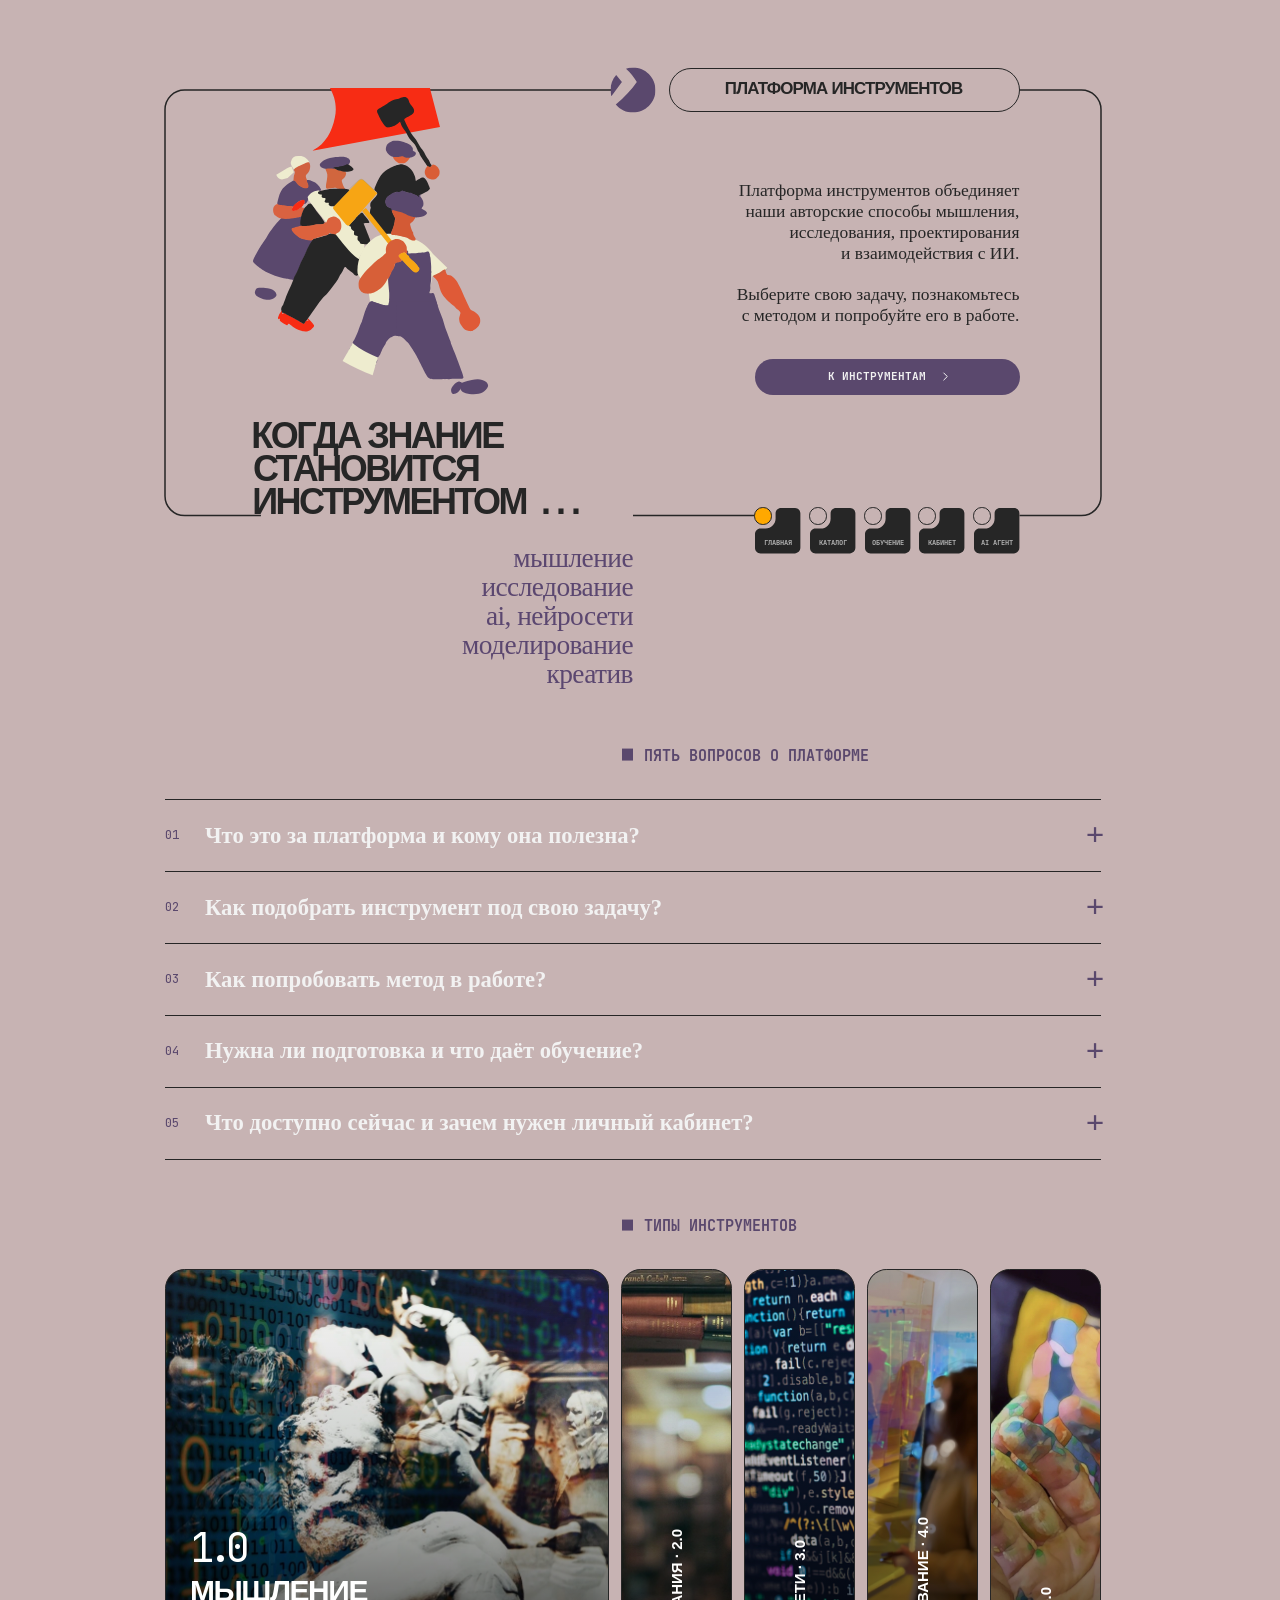
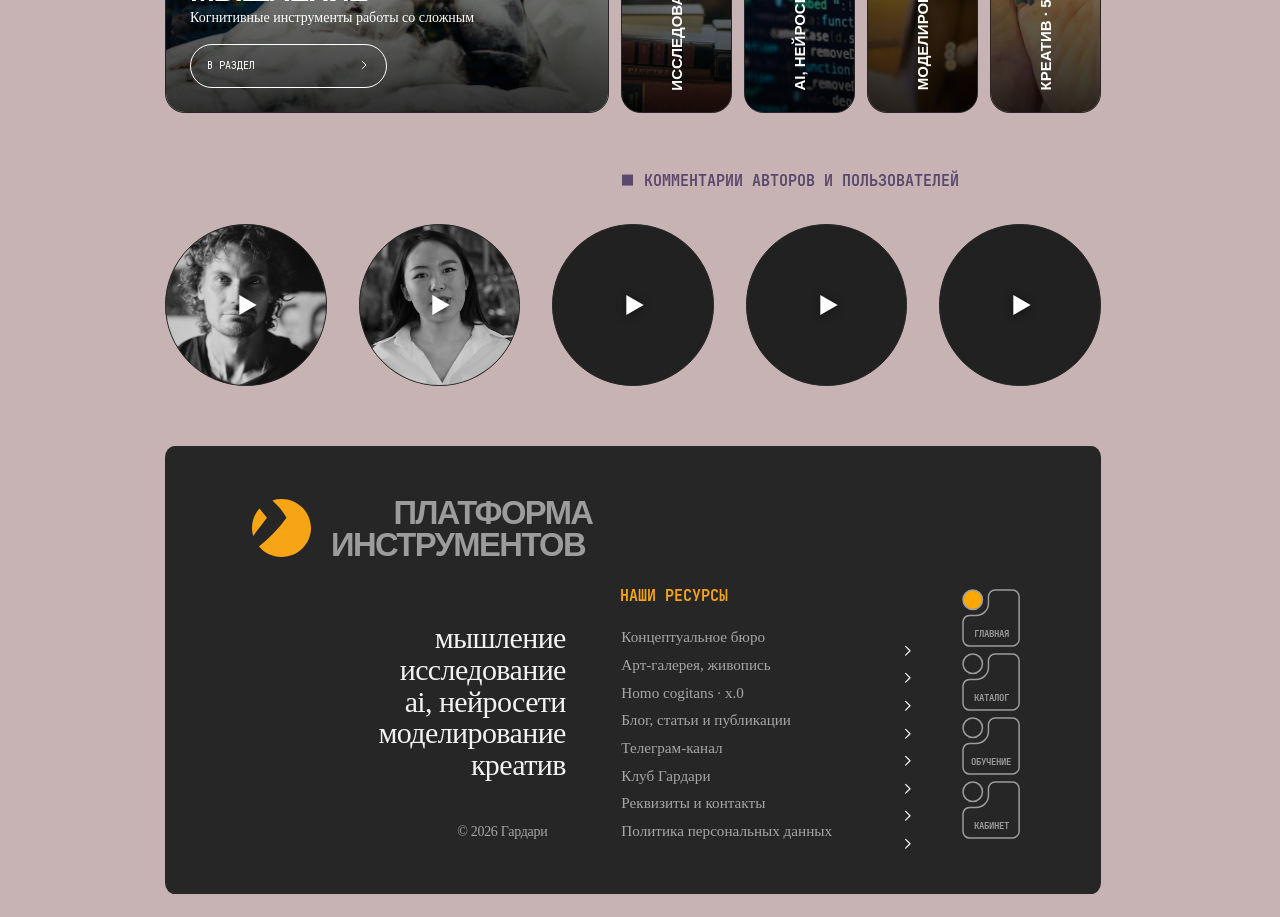
==== commit 89fde0e4: "export: выпустить поправки стрелок и мобильного меню preview.19" ====
--- a/index.html
+++ b/index.html
@@ -2,7 +2,7 @@
 <html lang="ru">
 <head>
 <meta charset="utf-8">
-<meta name="viewport" content="width=device-width, initial-scale=1">
+<meta name="viewport" content="width=device-width, initial-scale=1, viewport-fit=cover">
 <meta name="robots" content="noindex,nofollow">
 <meta name="theme-color" content="#c7b3b3">
 <style>
@@ -77,14 +77,16 @@
 <link rel="stylesheet" href="assets/css/section-header.css?v=20261116-background">
 <link rel="stylesheet" href="assets/css/outline-standard.css?v=20261116-radius">
 <link rel="stylesheet" href="assets/css/home-motion.css?v=20261116-release15">
-<link rel="stylesheet" href="assets/css/mobile-affinity.css?v=20261117-preview18">
-<link rel="stylesheet" href="assets/css/mobile-footer.css?v=20261117-preview18">
-<link rel="stylesheet" href="assets/css/desktop-footer.css?v=20261117-preview18">
+<link rel="stylesheet" href="assets/css/mobile-affinity.css?v=20261117-preview19">
+<link rel="stylesheet" href="assets/css/mobile-footer.css?v=20261117-preview19">
+<link rel="stylesheet" href="assets/css/desktop-footer.css?v=20261117-preview19">
 <link rel="stylesheet" href="assets/css/tool-detail.css?v=20261116-lessons1">
 <link rel="stylesheet" href="assets/css/lesson-detail.css?v=20261116-lessons1">
-<script type="module" src="assets/js/mobile-affinity.js?v=20261117-preview18"></script>
+<link rel="stylesheet" href="assets/css/visual-details.css?v=20261117-preview19">
+<script type="module" src="assets/js/visual-details.js?v=20261117-preview19"></script>
+<script type="module" src="assets/js/mobile-affinity.js?v=20261117-preview19"></script>
 <script type="module" src="assets/js/section-header.js?v=20261115-correction3-r2"></script>
-<script type="module" src="assets/js/app.js?v=20261117-preview18"></script>
+<script type="module" src="assets/js/app.js?v=20261117-preview19"></script>
 </head>
 <body>
 
@@ -106,10 +108,10 @@
 <footer class="editorial-footer" id="site-footer">
  <div class="footer-main">
   <div class="footer-identity"><h2 class="footer-title" aria-label="Платформа инструментов"><span class="footer-symbol" aria-hidden="true"></span><span class="footer-name"><span class="footer-name-line" data-footer-baseline style="left:24.4133706cqw;top:8.3862606cqw">ПЛАТФОРМА</span> <span class="footer-name-line" data-footer-baseline style="left:17.7290601cqw;top:11.7011329cqw">ИНСТРУМЕНТОВ</span> </span></h2><p class="footer-version">ВЕРСИЯ 2.0 · 16.11.2026</p><p class="footer-description"><span class="footer-description-line">Авторские методы и цифровые</span> <span class="footer-description-line">инструменты для исследования,</span> <span class="footer-description-line">мышления, творчества и</span> <span class="footer-description-line">совместной работы с ИИ.</span></p></div>
-  <nav class="mobile-footer-actions" aria-label="Действия подвала"><button type="button" class="footer-up" data-page-top><span class="footer-control-label">НАВЕРХ</span><svg class="footer-up-arrow" viewBox="0 0 7.5 9.75" aria-hidden="true"><path d="M3.75 9.75V0M0 3.75 3.75 0 7.5 3.75"/></svg></button><button class="footer-share" type="button" id="share-platform"><span class="footer-control-label">Поделиться платформой</span></button><a class="footer-catalog" href="#catalog" data-full-catalog><span class="footer-control-label">К ИНСТРУМЕНТАМ</span><span class="footer-catalog-arrow" aria-hidden="true">&gt;</span></a></nav>
+  <nav class="mobile-footer-actions" aria-label="Действия подвала"><button type="button" class="footer-up" data-page-top><span class="footer-control-label">НАВЕРХ</span><svg class="footer-up-arrow" viewBox="0 0 7.5 9.75" aria-hidden="true"><path d="M3.75 9.75V0M0 3.75 3.75 0 7.5 3.75"/></svg></button><button class="footer-share" type="button" id="share-platform"><span class="footer-control-label">Поделиться платформой</span></button><a class="footer-catalog" href="#catalog" data-full-catalog><span class="footer-control-label">К ИНСТРУМЕНТАМ</span><svg class="footer-catalog-arrow chevron" viewBox="0 4 24 16" aria-hidden="true"><path d="m9 5 7 7-7 7"/></svg></a></nav>
   <ul class="footer-topics footer-desktop-only" aria-label="Направления платформы"><li data-footer-baseline style="top:21.6121597cqw">мышление</li><li data-footer-baseline style="top:24.9904517cqw">исследование</li><li data-footer-baseline style="top:28.3687438cqw">ai, нейросети</li><li data-footer-baseline style="top:31.7470358cqw">моделирование</li><li data-footer-baseline style="top:35.1252798cqw">креатив</li></ul>
   <nav class="footer-navigation footer-desktop-tabs footer-desktop-only" aria-label="Разделы подвала"><a class="footer-section-tab" href="#about" data-header-page="about" data-footer-home style="top:15.3329116cqw"><svg class="footer-tab-frame" viewBox="0 0 120 120" aria-hidden="true"><path d="M54.46,14.047C54.46,10.322 55.94,6.749 58.574,4.114C61.209,1.48 64.782,0 68.507,0C79.525,0 94.792,0 105.839,0C113.66,0 120,6.34 120,14.161V105.361C120,113.446 113.446,120 105.361,120H14.488C10.645,120 6.96,118.474 4.243,115.757C1.526,113.04 0,109.355 0,105.512V68.507C0,64.782 1.48,61.209 4.114,58.574C6.749,55.94 10.322,54.46 14.047,54.46H28.096C42.656,54.46 54.46,42.656 54.46,28.096V14.047Z"/><circle class="footer-tab-dot" cx="20.8404" cy="20.8404" r="20.8404"/></svg><span class="footer-tab-label" data-footer-baseline style="top:5.0444429cqw">ГЛАВНАЯ</span></a><a class="footer-section-tab" href="#catalog" data-header-page="catalog" data-full-catalog style="top:22.1807431cqw"><svg class="footer-tab-frame" viewBox="0 0 120 120" aria-hidden="true"><path d="M54.46,14.047C54.46,10.322 55.94,6.749 58.574,4.114C61.209,1.48 64.782,0 68.507,0C79.525,0 94.792,0 105.839,0C113.66,0 120,6.34 120,14.161V105.361C120,113.446 113.446,120 105.361,120H14.488C10.645,120 6.96,118.474 4.243,115.757C1.526,113.04 0,109.355 0,105.512V68.507C0,64.782 1.48,61.209 4.114,58.574C6.749,55.94 10.322,54.46 14.047,54.46H28.096C42.656,54.46 54.46,42.656 54.46,28.096V14.047Z"/><circle class="footer-tab-dot" cx="20.8404" cy="20.8404" r="20.8404"/></svg><span class="footer-tab-label" data-footer-baseline style="top:5.0445394cqw">КАТАЛОГ</span></a><a class="footer-section-tab" href="#training" data-header-page="training" style="top:29.0328001cqw"><svg class="footer-tab-frame" viewBox="0 0 120 120" aria-hidden="true"><path d="M54.46,14.047C54.46,10.322 55.94,6.749 58.574,4.114C61.209,1.48 64.782,0 68.507,0C79.525,0 94.792,0 105.839,0C113.66,0 120,6.34 120,14.161V105.361C120,113.446 113.446,120 105.361,120H14.488C10.645,120 6.96,118.474 4.243,115.757C1.526,113.04 0,109.355 0,105.512V68.507C0,64.782 1.48,61.209 4.114,58.574C6.749,55.94 10.322,54.46 14.047,54.46H28.096C42.656,54.46 54.46,42.656 54.46,28.096V14.047Z"/><circle class="footer-tab-dot" cx="20.8404" cy="20.8404" r="20.8404"/></svg><span class="footer-tab-label" data-footer-baseline style="top:5.0445975cqw">ОБУЧЕНИЕ</span></a><a class="footer-section-tab" href="#account" data-header-page="account" style="top:35.8827249cqw"><svg class="footer-tab-frame" viewBox="0 0 120 120" aria-hidden="true"><path d="M54.46,14.047C54.46,10.322 55.94,6.749 58.574,4.114C61.209,1.48 64.782,0 68.507,0C79.525,0 94.792,0 105.839,0C113.66,0 120,6.34 120,14.161V105.361C120,113.446 113.446,120 105.361,120H14.488C10.645,120 6.96,118.474 4.243,115.757C1.526,113.04 0,109.355 0,105.512V68.507C0,64.782 1.48,61.209 4.114,58.574C6.749,55.94 10.322,54.46 14.047,54.46H28.096C42.656,54.46 54.46,42.656 54.46,28.096V14.047Z"/><circle class="footer-tab-dot" cx="20.8404" cy="20.8404" r="20.8404"/></svg><span class="footer-tab-label" data-footer-baseline style="top:5.0446944cqw">КАБИНЕТ</span></a></nav>
-  <div class="footer-contacts"><h3 class="footer-label" data-footer-baseline>Наши ресурсы</h3><div class="footer-author-links"><a href="https://kb.gardari.art/" target="_blank" rel="noopener noreferrer" style="--footer-row-baseline:20.9893567cqw"><span class="footer-link-label" data-footer-baseline>Концептуальное бюро</span> <svg aria-hidden="true" focusable="false" class="chevron" viewBox="0 0 24 24"><path d="m9 5 7 7-7 7"/></svg></a><a href="https://gallery.gardari.art/" target="_blank" rel="noopener noreferrer" style="--footer-row-baseline:24.0031231cqw"><span class="footer-link-label" data-footer-baseline>Арт-галерея, живопись</span> <svg aria-hidden="true" focusable="false" class="chevron" viewBox="0 0 24 24"><path d="m9 5 7 7-7 7"/></svg></a><a href="https://x0.gardari.art/" target="_blank" rel="noopener noreferrer" style="--footer-row-baseline:26.9852414cqw"><span class="footer-link-label" data-footer-baseline>Homo cogitans · х.0</span> <svg aria-hidden="true" focusable="false" class="chevron" viewBox="0 0 24 24"><path d="m9 5 7 7-7 7"/></svg></a><a href="https://blog.gardari.art/" target="_blank" rel="noopener noreferrer" style="--footer-row-baseline:29.9674844cqw"><span class="footer-link-label" data-footer-baseline>Блог, статьи и публикации</span> <svg aria-hidden="true" focusable="false" class="chevron" viewBox="0 0 24 24"><path d="m9 5 7 7-7 7"/></svg></a><a href="https://t.me/gardariart" target="_blank" rel="noopener noreferrer" style="--footer-row-baseline:32.9496027cqw"><span class="footer-link-label" data-footer-baseline>Телеграм-канал</span> <svg aria-hidden="true" focusable="false" class="chevron" viewBox="0 0 24 24"><path d="m9 5 7 7-7 7"/></svg></a><a href="https://club.gardari.art/" target="_blank" rel="noopener noreferrer" style="--footer-row-baseline:35.9159445cqw"><span class="footer-link-label" data-footer-baseline>Клуб Гардари</span> <svg aria-hidden="true" focusable="false" class="chevron" viewBox="0 0 24 24"><path d="m9 5 7 7-7 7"/></svg></a><button type="button" data-footer-legal aria-haspopup="dialog" aria-controls="footer-contact-dialog" aria-expanded="false" style="--footer-row-baseline:38.9139000cqw"><span class="footer-link-label" data-footer-baseline>Реквизиты и контакты</span> <svg aria-hidden="true" focusable="false" class="chevron" viewBox="0 0 24 24"><path d="m9 5 7 7-7 7"/></svg></button><a href="privacy.html" aria-label="Политика обработки персональных данных" style="--footer-row-baseline:41.6486679cqw"><span class="footer-link-label" data-footer-baseline><span class="footer-policy-first">Политика персональных</span> <span class="footer-policy-last">данных</span></span> <svg aria-hidden="true" focusable="false" class="chevron" viewBox="0 0 24 24"><path d="m9 5 7 7-7 7"/></svg></a></div></div>
+  <div class="footer-contacts"><h3 class="footer-label" data-footer-baseline>Наши ресурсы</h3><div class="footer-author-links"><a href="https://kb.gardari.art/" target="_blank" rel="noopener noreferrer" style="--footer-row-index:0"><span class="footer-link-label" data-footer-baseline>Концептуальное бюро</span> <svg aria-hidden="true" focusable="false" class="chevron" viewBox="0 0 24 24"><path d="m9 5 7 7-7 7"/></svg></a><a href="https://gallery.gardari.art/" target="_blank" rel="noopener noreferrer" style="--footer-row-index:1"><span class="footer-link-label" data-footer-baseline>Арт-галерея, живопись</span> <svg aria-hidden="true" focusable="false" class="chevron" viewBox="0 0 24 24"><path d="m9 5 7 7-7 7"/></svg></a><a href="https://x0.gardari.art/" target="_blank" rel="noopener noreferrer" style="--footer-row-index:2"><span class="footer-link-label" data-footer-baseline>Homo cogitans · х.0</span> <svg aria-hidden="true" focusable="false" class="chevron" viewBox="0 0 24 24"><path d="m9 5 7 7-7 7"/></svg></a><a href="https://blog.gardari.art/" target="_blank" rel="noopener noreferrer" style="--footer-row-index:3"><span class="footer-link-label" data-footer-baseline>Блог, статьи и публикации</span> <svg aria-hidden="true" focusable="false" class="chevron" viewBox="0 0 24 24"><path d="m9 5 7 7-7 7"/></svg></a><a href="https://t.me/gardariart" target="_blank" rel="noopener noreferrer" style="--footer-row-index:4"><span class="footer-link-label" data-footer-baseline>Телеграм-канал</span> <svg aria-hidden="true" focusable="false" class="chevron" viewBox="0 0 24 24"><path d="m9 5 7 7-7 7"/></svg></a><a href="https://club.gardari.art/" target="_blank" rel="noopener noreferrer" style="--footer-row-index:5"><span class="footer-link-label" data-footer-baseline>Клуб Гардари</span> <svg aria-hidden="true" focusable="false" class="chevron" viewBox="0 0 24 24"><path d="m9 5 7 7-7 7"/></svg></a><button type="button" data-footer-legal aria-haspopup="dialog" aria-controls="footer-contact-dialog" aria-expanded="false" style="--footer-row-index:6"><span class="footer-link-label" data-footer-baseline>Реквизиты и контакты</span> <svg aria-hidden="true" focusable="false" class="chevron" viewBox="0 0 24 24"><path d="m9 5 7 7-7 7"/></svg></button><a href="privacy.html" aria-label="Политика обработки персональных данных" style="--footer-row-index:7"><span class="footer-link-label" data-footer-baseline><span class="footer-policy-first">Политика персональных</span> <span class="footer-policy-last">данных</span></span> <svg aria-hidden="true" focusable="false" class="chevron" viewBox="0 0 24 24"><path d="m9 5 7 7-7 7"/></svg></a></div></div>
  </div>
  <div class="footer-legal"><span class="footer-copyright"><span class="footer-copyright-desktop footer-desktop-only" data-footer-baseline>© 2026 Гардари</span></span><span class="footer-status-dot" aria-hidden="true"></span></div>
 </footer>
--- a/assets/css/mobile-affinity.css
+++ b/assets/css/mobile-affinity.css
@@ -46,7 +46,7 @@
  .hero-cta-content{display:contents;translate:none}
  .hero-catalog-cta .hero-cta-label{position:absolute;left:23.058290cqw;top:6.929182cqw;transform:translateY(var(--mobile-baseline-shift,0px))}
  .hero-catalog-cta .hero-action-arrow{display:none}
- .hero-mobile-arrow{position:absolute;left:55.526462cqw;top:6.929221cqw;display:block;font:400 3.857307493cqw/1 Chalkboard,cursive;transform:translateY(var(--mobile-baseline-shift,0px))}
+ .hero-mobile-arrow{position:absolute;left:55.526462cqw;top:6.929221cqw;display:block;transform:none}
 
  .hero-menu-trigger .mobile-menu-glyph{width:67.33712%;height:67.33712%;stroke-width:1.4}
 
--- a/assets/css/mobile-footer.css
+++ b/assets/css/mobile-footer.css
@@ -79,7 +79,7 @@
  #site-footer .footer-share .footer-control-label {left:10.431686793cqw;top:5.922921758cqw}
  #site-footer .footer-catalog .footer-control-label {left:14.872029622cqw;top:5.923017621cqw}
  #site-footer .mobile-footer-actions .footer-up-arrow {position:absolute;left:37.176724947cqw;top:3.544702774cqw;width:1.735714643cqw;height:2.252885867cqw;fill:none;stroke:currentColor;stroke-width:1.22px;stroke-linecap:round;stroke-linejoin:round}
- #site-footer .footer-catalog-arrow {position:absolute;left:43.177396334cqw;top:6.081591517cqw;display:block;font:400 3.857314542cqw/1 Chalkboard,cursive;transform:translateY(var(--mobile-baseline-shift,0px))}
+ #site-footer .footer-catalog-arrow {position:absolute;left:43.177396334cqw;top:6.081591517cqw;display:block;transform:translateY(var(--mobile-baseline-shift,0px))}
  #site-footer .footer-contacts {position:absolute;left:0;right:0;top:61.896180704cqw;display:block;width:100%;height:81.220859625cqw;margin:0;padding:0;border:0}
  #site-footer .footer-contacts::before,#site-footer .footer-legal::before {content:'';position:absolute;left:0;right:0;top:0;border-top:1.5px solid #c7b3b3;pointer-events:none}
  #site-footer .footer-contacts > .footer-label {position:absolute;left:11.425296554cqw;top:12.669958596cqw;display:block;width:max-content;margin:0;padding:0;color:#f7a514;font:700 3.132751602cqw/1 FooterMonoBold,var(--label-font);letter-spacing:0;transform:translateY(var(--mobile-baseline-shift,0px))}
--- a/assets/css/desktop-footer.css
+++ b/assets/css/desktop-footer.css
@@ -20,9 +20,9 @@
  #site-footer .footer-contacts {position:absolute;left:48.6165858cqw;top:0;right:auto;width:31.4825641cqw;height:100%;margin:0;padding:0}
  #site-footer .footer-contacts > .footer-label {position:absolute;left:0;top:16.5646992cqw;display:block;width:max-content;margin:0;padding:0;color:#f7a514;font:700 1.6363989cqw/1 FooterMonoBold,var(--label-font);letter-spacing:0;text-transform:uppercase;transform:translateY(var(--footer-type-shift,0px))}
  #site-footer .footer-author-links {position:static;display:block;margin:0;padding:0}
- #site-footer .footer-author-links > :is(a,button) {position:absolute;left:0.1391453cqw;top:calc(var(--footer-row-baseline) - 2.1367521cqw);display:block;width:31.3434188cqw;max-width:none;height:2.9914530cqw;min-height:0;margin:0;padding:0;border:0;border-radius:0;background:transparent;color:#a6a6a6;font:400 1.6214730cqw/1 var(--redesign-prose);letter-spacing:0;text-align:left;white-space:nowrap}
+ #site-footer .footer-author-links > :is(a,button) {position:absolute;left:0.1391453cqw;top:calc(20.9893567cqw + var(--footer-row-index)*2.95133017142857cqw - 2.1367521cqw);display:block;width:31.3434188cqw;max-width:none;height:2.9914530cqw;min-height:0;margin:0;padding:0;border:0;border-radius:0;background:transparent;color:#a6a6a6;font:400 1.6214730cqw/1 var(--redesign-prose);letter-spacing:0;text-align:left;white-space:nowrap}
  #site-footer .footer-link-label {position:absolute;left:0;top:2.1367521cqw;display:block;width:max-content;max-width:calc(100% - 3.5cqw);margin:0;padding:0;transform:translateY(var(--footer-type-shift,0px))}
- #site-footer .footer-author-links .chevron {position:absolute;right:0;top:calc(2.1367521cqw - 0.5088889cqw);width:1.7461432cqw;height:1.7461432cqw;color:#f2f2f2;stroke-width:3.72px;stroke-linecap:square;stroke-linejoin:miter;transform:translateY(-50%)}
+ #site-footer .footer-author-links .chevron {position:absolute;right:0;top:calc(2.1367521cqw - 0.5088889cqw);width:1.7461432cqw;height:1.7461432cqw;color:#f2f2f2;stroke-width:3.72px;stroke-linecap:square;stroke-linejoin:miter}
  #site-footer .footer-desktop-tabs {position:absolute;left:85.2696606cqw;top:0;display:block;width:5.9932611cqw;height:100%;margin:0;padding:0}
  #site-footer .footer-desktop-tabs .footer-section-tab {position:absolute;left:0;display:block;width:100%;height:5.9932611cqw;min-height:0;margin:0;padding:0;border:0;background:transparent}
  #site-footer .footer-tab-frame {display:block;width:100%;height:100%;overflow:visible;fill:none;stroke:#9d9c9c}
--- a/assets/css/visual-details.css
+++ b/assets/css/visual-details.css
@@ -0,0 +1,34 @@
+/* Shared painted geometry; the 24 × 16 viewBox includes both round end caps. */
+.type-baseline{display:inline-block;vertical-align:baseline;width:0;height:0;margin:0;padding:0;border:0;font-size:0;line-height:0}
+svg.type-chevron{width:calc(var(--chevron-cap,1cap)*1.5)!important;height:var(--chevron-cap,1cap)!important;max-width:none;flex:none;overflow:visible;fill:none;stroke:currentColor;stroke-width:2!important;stroke-linecap:round!important;stroke-linejoin:round!important}
+.type-chevron path{vector-effect:none}
+
+/* Preserve every authored outer mark box: rhythm measurement reads that box. */
+.home-heading-mark>.heading-mark-ink{display:block;width:100%;height:100%;background:var(--accent)}
+@media(min-width:701px){
+ .home-section-heading .home-heading-mark{background:transparent}
+ .home-heading-mark>.heading-mark-ink{animation:section-mark-pulse 2.6s ease-in-out infinite;transform-origin:center}
+ #main:not([data-view="about"]) .catalog-heading-square{background:transparent;animation:none}
+ .catalog-heading-square::before{content:'';display:block;width:100%;height:100%;background:var(--redesign-purple,var(--accent));animation:section-mark-pulse 2.6s ease-in-out infinite;transform-origin:center}
+}
+@keyframes section-mark-pulse{0%,100%{transform:scale(1);opacity:1}50%{transform:scale(.42);opacity:.45}}
+@media(prefers-reduced-motion:reduce){.home-heading-mark>.heading-mark-ink,.catalog-heading-square::before{animation:none}}
+
+/* Card controls and cabinet actions share the accepted capsule geometry. */
+.card-slot>.photo-card .card-details{height:44px;min-height:44px;padding:0 32px}
+.card-slot .photo-card .card-favorite{width:44px;height:44px;min-height:44px}
+#main[data-view="account"] :is(.btn,.profile-nav button,.account-setting button){height:44px;min-height:44px;padding:0 32px;border-radius:999px;font:400 11px/1.3 var(--label-font)}
+#main[data-view="account"] .profile-email input{height:44px;min-height:44px;padding:0 32px;border-radius:999px}
+
+/* Full-screen iPhone layout keeps interactive content outside the notch. */
+:root{--platform-safe-top:env(safe-area-inset-top,0px);--platform-safe-bottom:env(safe-area-inset-bottom,0px);--platform-safe-left:env(safe-area-inset-left,0px);--platform-safe-right:env(safe-area-inset-right,0px)}
+body{padding-left:var(--platform-safe-left);padding-right:var(--platform-safe-right)}
+.footer-contact-dialog{max-height:calc(100dvh - var(--platform-safe-top) - var(--platform-safe-bottom) - 28px)}
+@media(max-width:700px){
+ .section-header{padding-top:calc(30px + var(--platform-safe-top))}
+ .sidepanel,.noside .sidepanel{top:var(--platform-safe-top);bottom:var(--platform-safe-bottom);height:calc(100dvh - var(--platform-safe-top) - var(--platform-safe-bottom));max-height:calc(100dvh - var(--platform-safe-top) - var(--platform-safe-bottom))}
+ #site-footer.editorial-footer{height:calc(167.501345903cqw + var(--platform-safe-bottom));padding-bottom:var(--platform-safe-bottom)}
+ .home-heading-mark>.heading-mark-ink{display:none}
+ .home-section-heading .home-heading-mark{width:var(--mobile-heading-cap-height,1cap);height:var(--mobile-heading-cap-height,1cap)}
+ .hero-mobile-arrow.type-chevron,#site-footer .footer-catalog-arrow.type-chevron{margin-left:calc(var(--chevron-cap)*-.5);transform:none}
+}
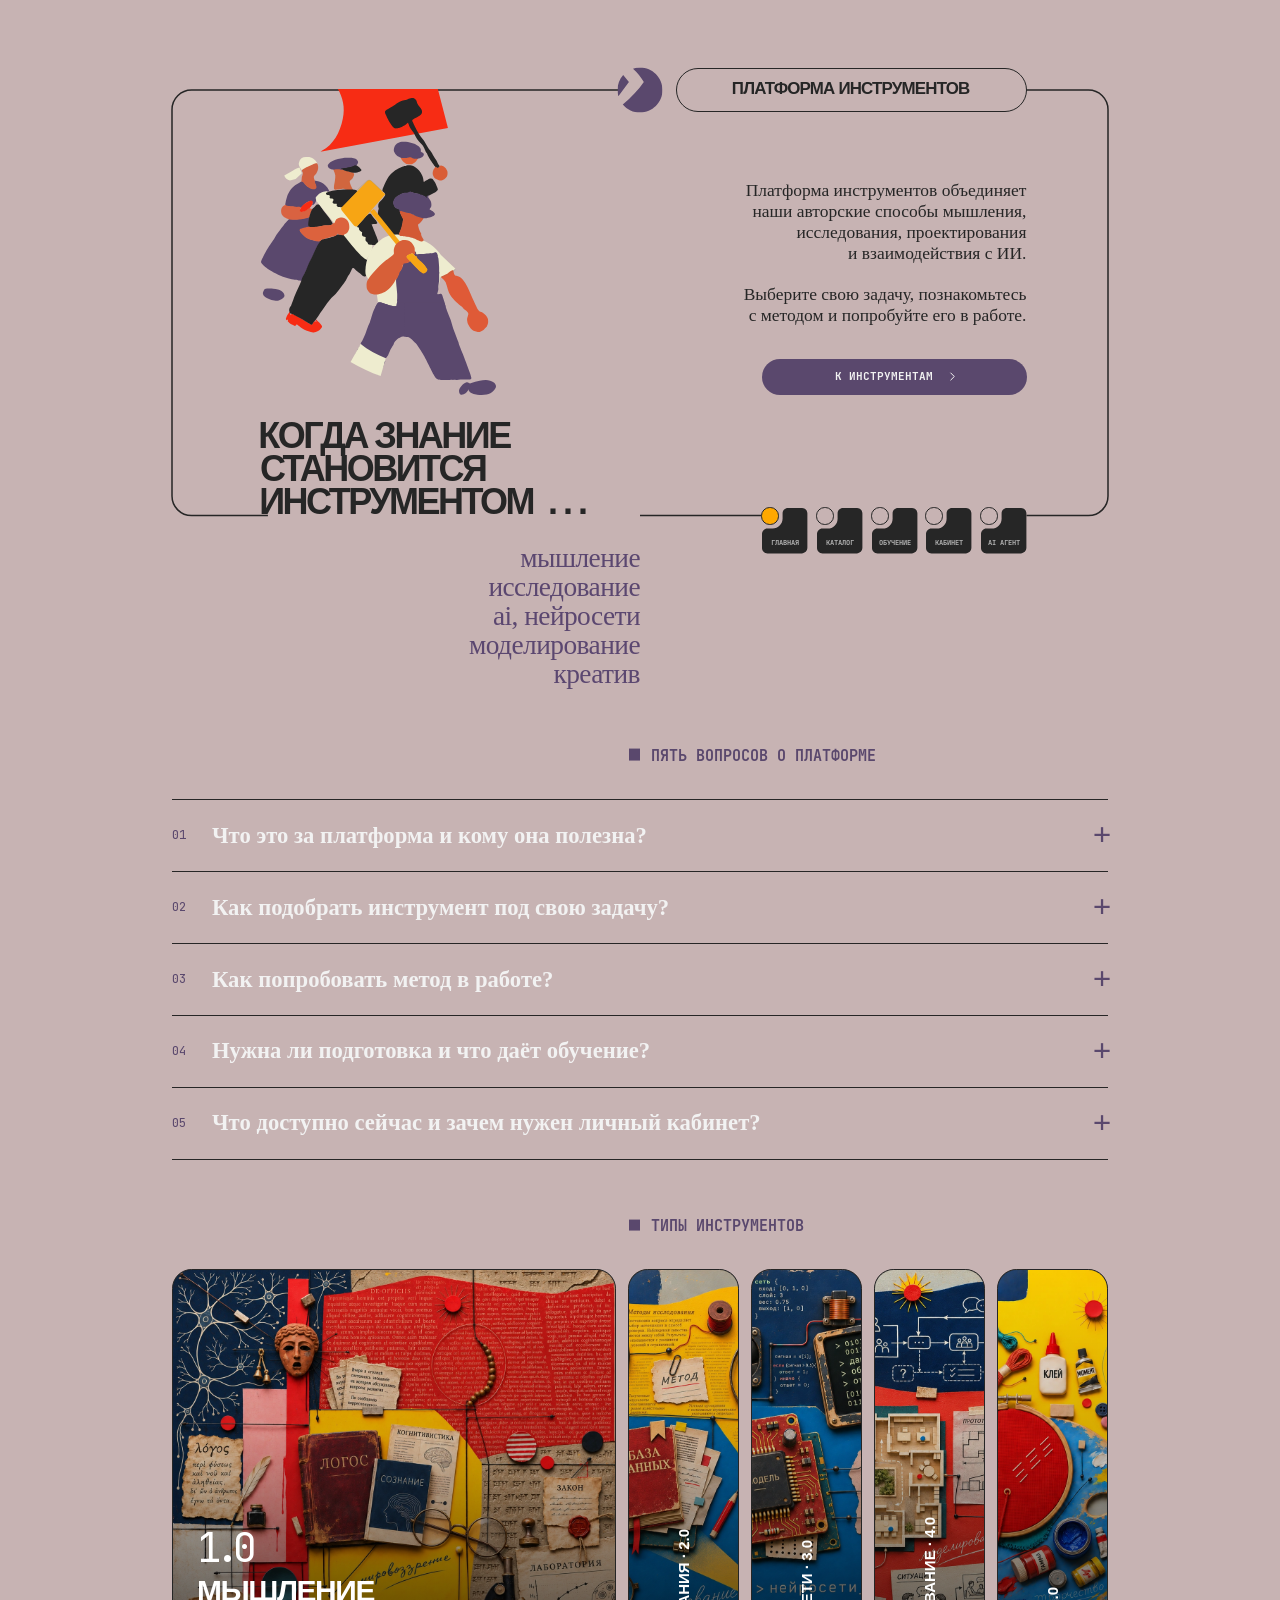
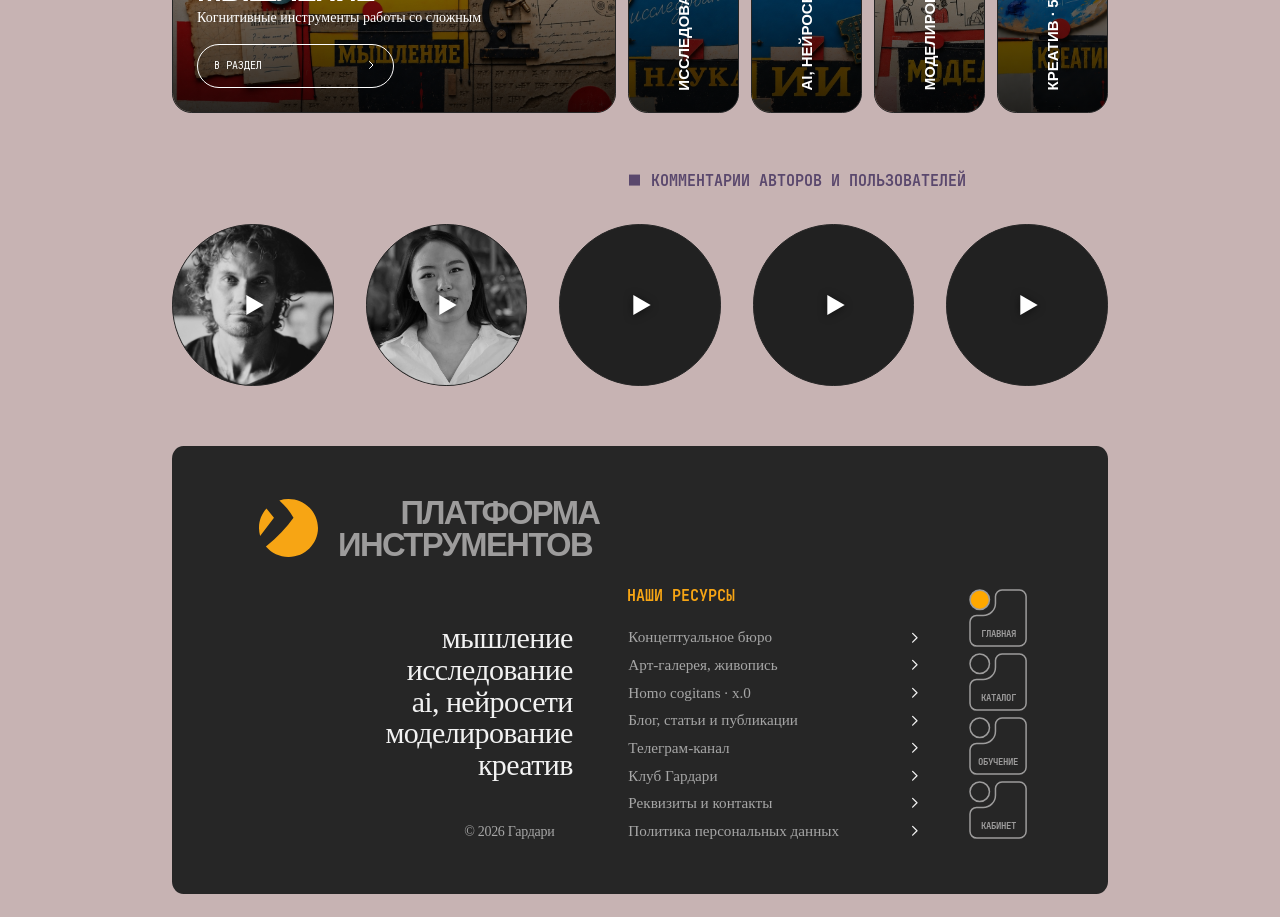
==== commit 30794f7e: "export: выпустить шесть принятых изображений Платформы 2.0.0-preview.20" ====
--- a/index.html
+++ b/index.html
@@ -3,6 +3,177 @@
 <head>
 <meta charset="utf-8">
 <meta name="viewport" content="width=device-width, initial-scale=1, viewport-fit=cover">
+<script data-platform-layout="inline">/* Stable device mode and authored desktop canvas. Runs before the application. */
+(() => {
+ 'use strict';
+ const FIELD=936,GAP=32,MIN=.85,DESKTOP=1440,PHONE_MAX=600;
+ function classify(device,override){
+  if(override==='phone'||override==='desktop')return override;
+  const ua=String(device.ua||''),touch=Number(device.touchPoints)||0;
+  const phone=/iPhone|iPod|Windows Phone|Android[^\n]*Mobile/i.test(ua);
+  if(phone)return 'phone';
+  const tablet=/iPad|Android/i.test(ua)||(/Macintosh|MacIntel/i.test(ua+' '+(device.platform||''))&&touch>1);
+  const side=Math.min(Number(device.screenWidth)||Infinity,Number(device.screenHeight)||Infinity);
+  if(tablet)return side<768?'phone':'desktop';
+  return device.mobile===true?'phone':'desktop';
+ }
+ function geometry(width,height,mode,browserZoom=1){
+  width=Math.max(1,Number(width)||1);height=Math.max(1,Number(height)||1);
+  const scale=mode==='phone'?1:Math.min(1,Math.max(MIN,(width*Math.max(.1,browserZoom)-2*GAP)/FIELD));
+  const painted=mode==='phone'?width:Math.max(width,FIELD*scale+2*GAP);
+  return {scale,canvasWidth:painted/scale,paintedWidth:painted,visibleWidth:width/scale,
+   height:height/scale,queryWidth:mode==='phone'?Math.min(PHONE_MAX,width):DESKTOP,
+   phase:mode==='phone'?'phone':painted>width+.1?'clip':scale<.999?'scale':'margins'};
+ }
+ function media(query,width,authorMode=null){
+  const legacy=query.replace(/\((min|max)-width\s*:\s*([\d.]+)(px|em|rem)\s*\)/gi,(_,kind,n,unit)=>{
+   const limit=Number(n)*(unit.toLowerCase()==='px'?1:16);
+   const legacyTablet=authorMode&&kind.toLowerCase()==='max'&&(limit===1024||limit===1060);
+   const on=legacyTablet?authorMode==='desktop':kind.toLowerCase()==='min'?width>=limit:width<=limit;
+   return on?'(min-width:0px)':'(max-width:0px)';
+  });
+  return legacy.replace(/\(\s*width\s*(<=|>=|<|>|=)\s*([\d.]+)(px|em|rem)\s*\)/gi,(_,op,n,unit)=>{
+   const v=Number(n)*(unit.toLowerCase()==='px'?1:16),on=op==='<='?width<=v:op==='>='?width>=v:op==='<'?width<v:op==='>'?width>v:width===v;
+   return on?'(min-width:0px)':'(max-width:0px)';
+  });
+ }
+ function units(value,state,phone){
+  if(/url\s*\(/i.test(value)||/^\s*["']/.test(value))return value;
+  return value.replace(/(?<![\w-])(-?(?:\d*\.)?\d+)(dvw|svw|lvw|vw|dvh|svh|lvh|vh)\b/gi,(all,n,u)=>{
+   const horizontal=u.toLowerCase().endsWith('vw');
+   if(!horizontal&&phone)return all;
+   return Number((Number(n)*(horizontal?state.queryWidth:state.height)/100).toFixed(8))+'px';
+  });
+ }
+ const model=Object.freeze({classify,geometry,media,units,FIELD,GAP,MIN,DESKTOP,PHONE_MAX});
+ globalThis.PlatformLayoutModel=model;
+ if(typeof document==='undefined')return;
+ const root=document.documentElement,params=new URLSearchParams(location.search);
+ const device={ua:navigator.userAgent,platform:navigator.platform,mobile:navigator.userAgentData?.mobile,
+  touchPoints:navigator.maxTouchPoints,screenWidth:screen.width,screenHeight:screen.height};
+ const forced=params.get('layout'),override=forced==='phone'||forced==='desktop'?forced:null;
+ const automatic=classify(device,override);
+ let mode=automatic,state=geometry(innerWidth,innerHeight,mode),pending=0,started=false,disposed=false,dirty=true,key='',sheetKey='',viewportProbe=null;
+ const originalDpr=devicePixelRatio||1,mediaRules=new WeakMap(),declarations=new WeakMap(),queries=new Map();
+ let resolveReady;
+ const failSafe=setTimeout(()=>{if(!disposed&&root.dataset.layoutReady==='pending'){state=geometry(innerWidth,innerHeight,mode,100);root.style.zoom='1';root.style.width=mode==='desktop'?state.canvasWidth+'px':'';root.dataset.layoutReady='fallback';resolveReady(window.PlatformLayout);}},12000);
+ const ready=new Promise(resolve=>{resolveReady=resolve;});
+ root.dataset.layout=mode;root.dataset.layoutReady='pending';
+ class LayoutMedia extends EventTarget{
+  constructor(query){super();this.media=query;this.current=this.read();}
+  read(){return matchMedia(media(this.media,state.queryWidth)).matches;}
+  get matches(){return this.read();}
+  update(){const next=this.read();if(next===this.current)return;this.current=next;const e=new Event('change');Object.defineProperty(e,'matches',{value:next});this.dispatchEvent(e);}
+  addListener(fn){this.addEventListener('change',fn);}
+  removeListener(fn){this.removeEventListener('change',fn);}
+ }
+ function rect(target){
+  if(!target)return undefined;
+  const r=target.getBoundingClientRect(),s=state.scale;
+  return {x:r.x/s,y:r.y/s,left:r.left/s,top:r.top/s,right:r.right/s,bottom:r.bottom/s,width:r.width/s,height:r.height/s};
+ }
+ function domMedia(){
+  for(const node of document.querySelectorAll('source[data-layout-media]')){const next=media(node.dataset.layoutMedia,state.queryWidth);if(node.getAttribute('media')!==next)node.setAttribute('media',next);}
+ }
+ const api={ready,model,isPhone:()=>mode==='phone',rect,
+  media:query=>{if(!queries.has(query))queries.set(query,new LayoutMedia(query));return queries.get(query);},
+  get mode(){return mode;},get scale(){return state.scale;},get viewportWidth(){return state.visibleWidth;},
+  get viewportHeight(){return state.height;},get queryWidth(){return state.queryWidth;},get safe(){return state.safe||{top:0,right:0,bottom:0,left:0};},
+  toViewport:value=>value*state.scale,toLayout:value=>value/state.scale};
+ window.PlatformLayout=api;
+ function visit(rules,author=false){
+  for(const rule of rules){
+   if(rule.media){if(!mediaRules.has(rule))mediaRules.set(rule,rule.media.mediaText);const next=media(mediaRules.get(rule),state.queryWidth,author?mode:null);if(rule.media.mediaText!==next)rule.media.mediaText=next;}
+   if(rule.style){
+    if(!declarations.has(rule)){
+     const values=[];
+     for(let i=0;i<rule.style.length;i++){const name=rule.style.item(i),value=rule.style.getPropertyValue(name);if(/(?:vw|vh)\b/i.test(value))values.push([name,value,rule.style.getPropertyPriority(name)]);}
+     declarations.set(rule,values);
+    }
+    for(const [name,value,priority] of declarations.get(rule)){const next=units(value,state,mode==='phone');if(rule.style.getPropertyValue(name)!==next)rule.style.setProperty(name,next,priority);}
+   }
+   if(rule.cssRules)visit(rule.cssRules,author);
+  }
+ }
+ function editorMode(){
+  // Only the existing local editor may use its selected preview viewport.
+  if(parent===window)return null;
+  try{
+   const local=/^(localhost|127\.0\.0\.1)$/.test(location.hostname)||(location.protocol==='about:'&&/^(localhost|127\.0\.0\.1)$/.test(parent.location.hostname));
+   if(!local)return null;
+   const own=document.body?.classList.contains('platform-editor-active')||window.__VMG_DESIGN_EDITING__;
+   const host=parent.document;
+   const known=/Редактор|VMG|ВМГ|Designer/i.test(host.title)&&!!host.querySelector('iframe');
+   const selected=host.querySelector('#device')?.value;
+   const view=selected==='auto'?automatic:selected&&Number.isFinite(+selected)?(+selected<=700?'phone':'desktop'):(innerWidth<=700?'phone':'desktop');
+   return own||known?{mode:view,editing:!!own}:null;
+  }catch{return null;}
+ }
+ function apply(){
+  pending=0;if(disposed||!document.body)return;
+  const editor=editorMode();mode=editor?.mode||automatic;
+  const width=document.documentElement.clientWidth||innerWidth;
+  const probeStyle=getComputedStyle(viewportProbe||document.body);
+  const safe={top:viewportProbe?parseFloat(probeStyle.paddingTop)||0:0,right:parseFloat(probeStyle.paddingRight)||0,bottom:viewportProbe?parseFloat(probeStyle.paddingBottom)||0:0,left:parseFloat(probeStyle.paddingLeft)||0};
+  const visual=window.visualViewport;
+  const height=mode==='phone'&&visual&&Math.abs(visual.scale-1)<.01?Math.min(innerHeight,visual.height):innerHeight;
+  const supportsZoom=!!window.CSS?.supports?.('zoom','0.85');
+  const next=geometry(width-safe.left-safe.right,height,mode,editor?.editing||!supportsZoom?100:(devicePixelRatio||1)/originalDpr);
+  next.canvasWidth+=(safe.left+safe.right)/next.scale;next.paintedWidth+=safe.left+safe.right;next.visibleWidth=width/next.scale;
+  next.safe=Object.fromEntries(Object.entries(safe).map(([k,v])=>[k,v/next.scale]));
+  const signature=[mode,width,height,next.scale,next.queryWidth,...Object.values(safe),editor?.editing?'editor':editor?'preview':'device'].join('|');
+  if(signature===key&&!dirty)return;
+  key=signature;dirty=false;state=next;
+  root.dataset.layout=mode;root.dataset.layoutPhase=state.phase;root.dataset.layoutContext=editor?(editor.editing?'editor':'preview'):'device';
+  root.style.zoom=String(state.scale);
+  root.style.width=mode==='desktop'?state.canvasWidth+'px':'';
+  root.style.setProperty('--platform-layout-scale',state.scale);
+  root.style.setProperty('--platform-phone-width',state.queryWidth+'px');
+  root.style.setProperty('--platform-layout-gutter',GAP/state.scale+'px');
+  root.style.setProperty('--platform-visible-width',state.visibleWidth+'px');
+  root.style.setProperty('--platform-visible-height',state.height+'px');
+  for(const [side,value] of Object.entries(state.safe))root.style.setProperty('--platform-layout-safe-'+side,value+'px');
+  for(const sheet of document.styleSheets){try{visit(sheet.cssRules,!!sheet.ownerNode?.matches?.('style[data-vmg-runtime="styles"],#author-manual-styles'));}catch{/* A foreign sheet cannot be read; native conditions remain in effect. */}}
+  domMedia();
+  queries.forEach(query=>query.update());
+  clearTimeout(failSafe);root.dataset.layoutReady='true';
+  resolveReady(api);
+  window.dispatchEvent(new CustomEvent('platform:layout',{detail:{mode,scale:state.scale,phase:state.phase}}));
+ }
+ function schedule(force=false){if(disposed)return;if(force)dirty=true;if(started&&!pending)pending=requestAnimationFrame(apply);}
+ function sheetsChanged(){
+  // Setting the same style text still replaces its CSSRule objects. Reapply
+  // mode gates after that replacement; CSSOM writes do not mutate style text.
+  schedule(true);
+ }
+ function start(){
+  if(started)return;started=true;
+  const probe=document.createElement('i');probe.setAttribute('aria-hidden','true');probe.setAttribute('data-vmg-editor-ui','');
+  probe.style.cssText='position:fixed;inset:0;visibility:hidden;pointer-events:none;contain:strict;z-index:-1;padding:var(--platform-safe-top,0px) var(--platform-safe-right,0px) var(--platform-safe-bottom,0px) var(--platform-safe-left,0px)';document.body.append(probe);viewportProbe=probe;
+  apply();
+  new ResizeObserver(()=>schedule()).observe(probe);
+  sheetKey=[...document.head.querySelectorAll('style,link[rel="stylesheet"]')].map(e=>e.tagName==='STYLE'?e.textContent:e.href+'|'+e.media).join('\u0000');
+  new MutationObserver(sheetsChanged).observe(document.head,{childList:true,subtree:true,characterData:true});
+  new MutationObserver(()=>schedule()).observe(document.body,{attributes:true,attributeFilter:['class']});
+ }
+ addEventListener('resize',()=>schedule());
+ addEventListener('orientationchange',()=>schedule());
+ window.visualViewport?.addEventListener('resize',()=>schedule());
+ document.addEventListener('load',e=>{if(e.target?.tagName==='LINK')schedule(true);},true);
+ addEventListener('platform:editor-ready',()=>schedule(true));
+ addEventListener('platform:rendered',domMedia);
+ addEventListener('vmg:design-rendered',()=>schedule());
+ document.addEventListener('click',event=>{
+  if(!override)return;
+  const a=event.target.closest?.('a[href]'),href=a?.getAttribute('href');
+  if(!href||href.startsWith('#'))return;
+  try{const u=new URL(href,location.href);if(u.origin===location.origin&&(/\/(?:index|privacy)\.html$/.test(u.pathname)||u.pathname.endsWith('/'))){u.searchParams.set('layout',override);a.href=u.pathname+u.search+u.hash;}}catch{}
+ },true);
+ addEventListener('pagehide',()=>{disposed=true;cancelAnimationFrame(pending);clearTimeout(failSafe);});
+ addEventListener('pageshow',()=>{if(disposed){disposed=false;schedule(true);}});
+ if(document.readyState==='loading')document.addEventListener('DOMContentLoaded',start,{once:true});else start();
+})();
+</script>
 <meta name="robots" content="noindex,nofollow">
 <meta name="theme-color" content="#c7b3b3">
 <style>
@@ -30,7 +201,7 @@
  };
  function moduleError(event){
   const tag=event.target;
-  if(tag?.tagName==='SCRIPT'&&tag.type==='module'&&tag.src.includes('/assets/js/app.js'))fail();
+  if(tag?.tagName==='SCRIPT'&&tag.type==='module'&&tag.src.includes('/assets/js/app.js?v=20261117-preview20'))fail();
  }
  const timer=setTimeout(fail,15000);
  document.addEventListener('platform:boot-ready',event=>finish(event.detail?.error?'error':'ready'),{once:true});
@@ -83,10 +254,11 @@
 <link rel="stylesheet" href="assets/css/tool-detail.css?v=20261116-lessons1">
 <link rel="stylesheet" href="assets/css/lesson-detail.css?v=20261116-lessons1">
 <link rel="stylesheet" href="assets/css/visual-details.css?v=20261117-preview19">
-<script type="module" src="assets/js/visual-details.js?v=20261117-preview19"></script>
-<script type="module" src="assets/js/mobile-affinity.js?v=20261117-preview19"></script>
-<script type="module" src="assets/js/section-header.js?v=20261115-correction3-r2"></script>
-<script type="module" src="assets/js/app.js?v=20261117-preview19"></script>
+<link rel="stylesheet" href="assets/css/layout-modes.css?v=20261117-preview20">
+<script type="module" src="assets/js/visual-details.js?v=20261117-preview20"></script>
+<script type="module" src="assets/js/mobile-affinity.js?v=20261117-preview20"></script>
+<script type="module" src="assets/js/section-header.js?v=20261117-preview20"></script>
+<script type="module" src="assets/js/app.js?v=20261117-preview20"></script>
 </head>
 <body>
 
--- a/assets/css/layout-modes.css
+++ b/assets/css/layout-modes.css
@@ -0,0 +1,15 @@
+/* The device mode remains stable while the window changes size. */
+html[data-layout-ready="pending"] body{visibility:hidden}
+html[data-layout]{-webkit-text-size-adjust:100%;text-size-adjust:100%}
+html[data-layout="desktop"]{--platform-field-max:936px;--platform-field-width:936px;scrollbar-gutter:stable;overflow-x:auto;scroll-padding-inline:var(--platform-layout-gutter,32px)}
+html[data-layout="desktop"] body{width:100%;min-width:0;padding-left:var(--platform-layout-safe-left,0px);padding-right:var(--platform-layout-safe-right,0px)}
+/* Keep the accepted 1440px reference curvature when its viewport cqw fallback
+   would otherwise change independently of the fixed936px composition. */
+html[data-layout="desktop"] #site-footer.editorial-footer{border-radius:11.37463776px / 12.83457744px}
+/* The footer itself cannot query its own inline-size container. */
+html[data-layout="phone"] #site-footer.editorial-footer{height:calc(var(--platform-phone-width) * 1.67501345903)}
+html[data-layout="phone"] body{width:100%;max-width:calc(600px + var(--platform-safe-left,0px) + var(--platform-safe-right,0px));margin-inline:auto}
+html[data-layout] dialog{top:var(--platform-layout-safe-top,0px);right:var(--platform-layout-safe-right,0px);bottom:var(--platform-layout-safe-bottom,0px);left:var(--platform-layout-safe-left,0px);max-width:calc(var(--platform-visible-width) - var(--platform-layout-safe-left,0px) - var(--platform-layout-safe-right,0px) - 28px);max-height:calc(var(--platform-visible-height) - var(--platform-layout-safe-top,0px) - var(--platform-layout-safe-bottom,0px) - 28px)}
+html[data-layout] #toast{max-width:min(390px,calc(var(--platform-visible-width) - var(--platform-layout-safe-left,0px) - var(--platform-layout-safe-right,0px) - 32px));right:calc(var(--platform-layout-safe-right,0px) + 26px);bottom:calc(var(--platform-layout-safe-bottom,0px) + 22px)}
+html[data-layout="phone"] .sidepanel{height:calc(var(--platform-visible-height) - var(--platform-safe-top,0px) - var(--platform-safe-bottom,0px));max-height:calc(var(--platform-visible-height) - var(--platform-safe-top,0px) - var(--platform-safe-bottom,0px))}
+@media print{html[data-layout]{zoom:1!important;width:auto!important}html[data-layout-ready="pending"] body{visibility:visible}}
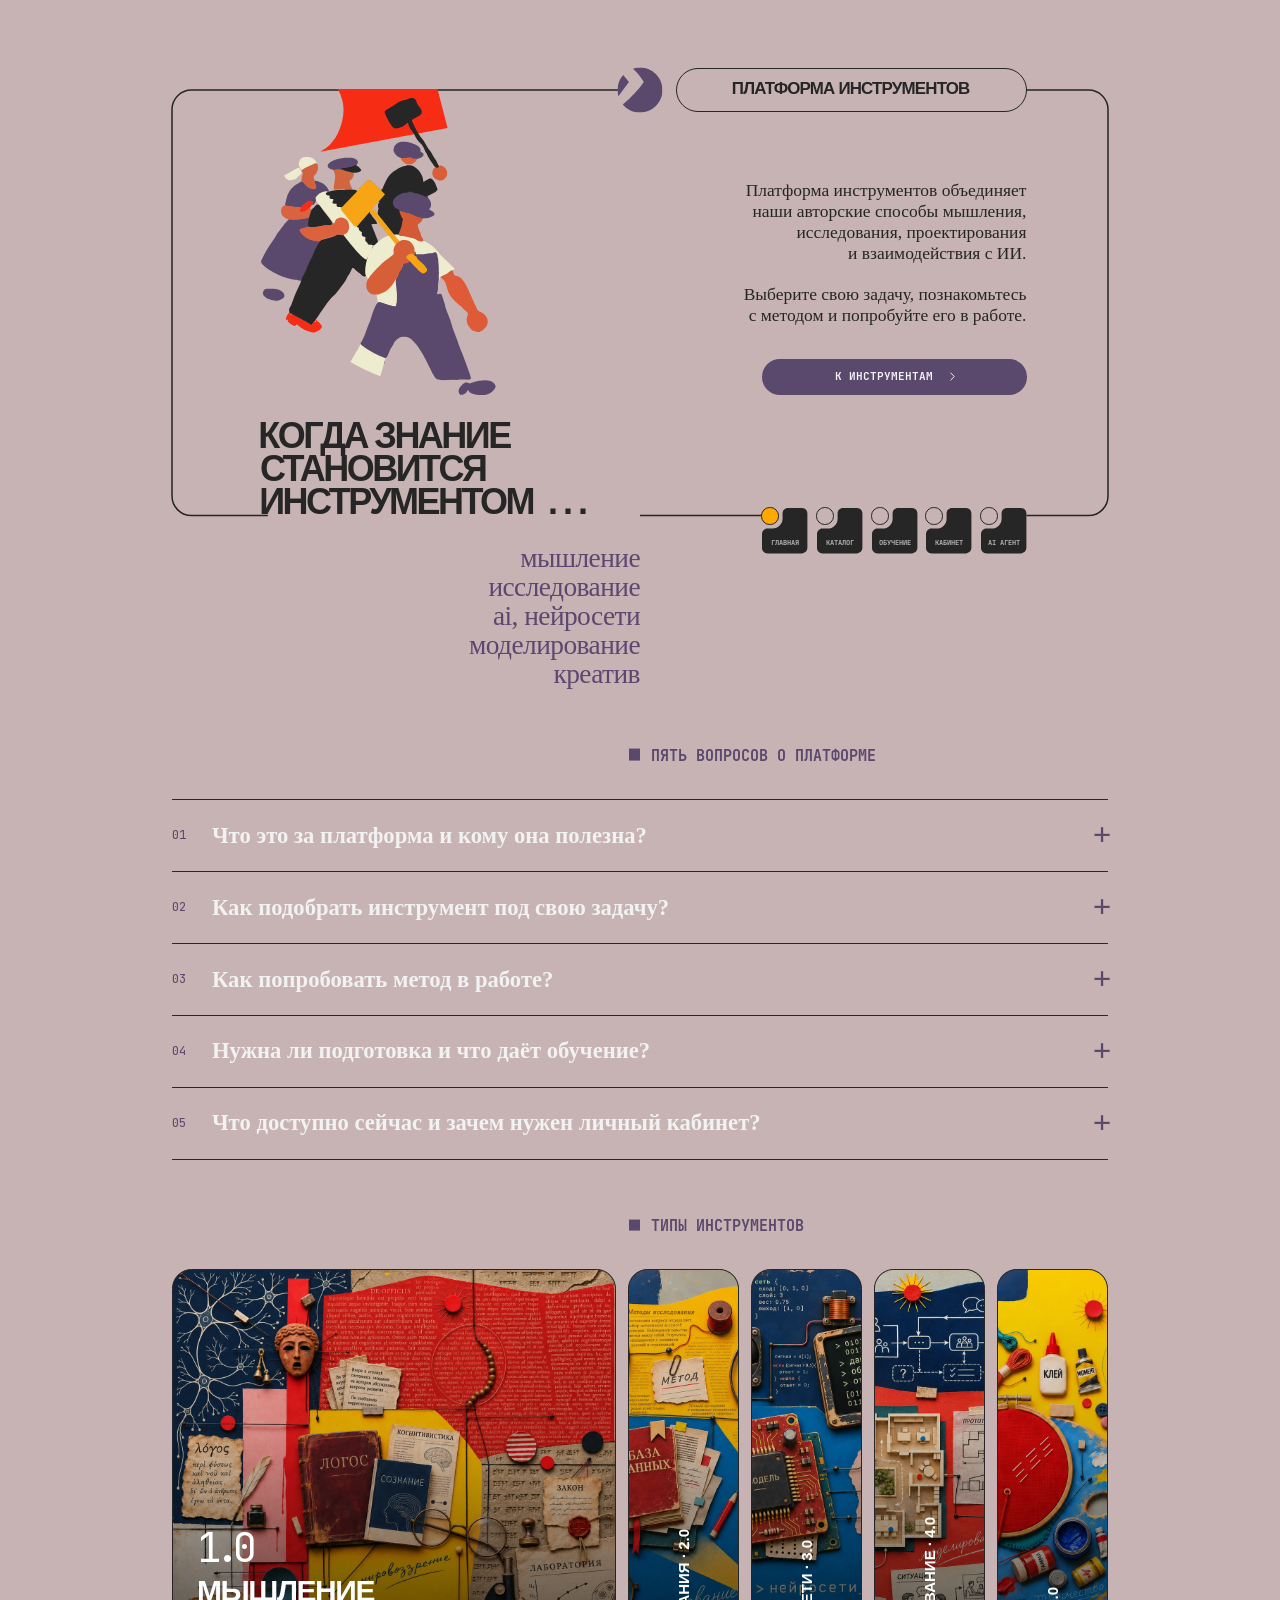
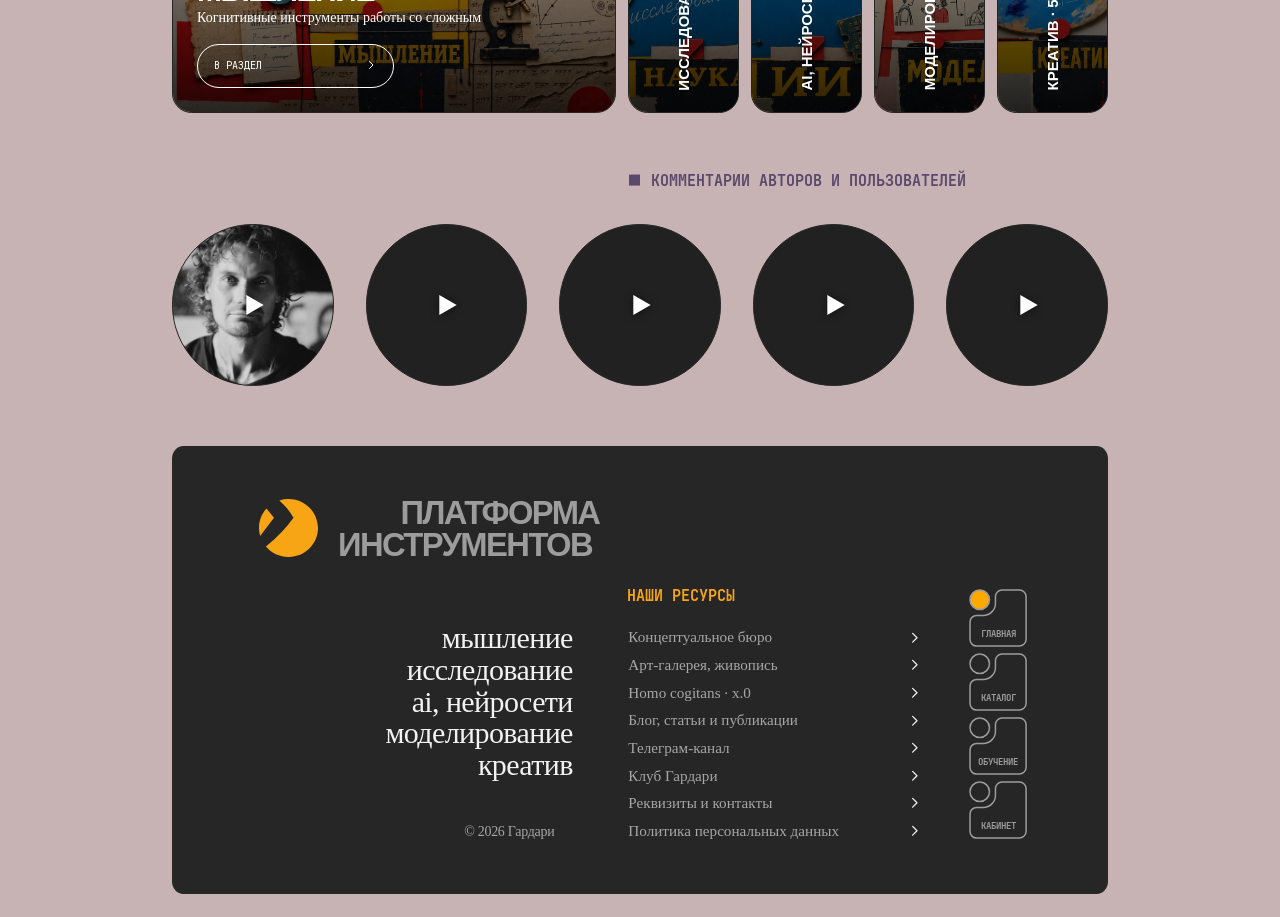
==== commit 5a8c73d9: "export: выпустить hover v4 Платформы 2.0.0-preview.21" ====
--- a/index.html
+++ b/index.html
@@ -201,7 +201,7 @@
  };
  function moduleError(event){
   const tag=event.target;
-  if(tag?.tagName==='SCRIPT'&&tag.type==='module'&&tag.src.includes('/assets/js/app.js?v=20261117-preview20'))fail();
+  if(tag?.tagName==='SCRIPT'&&tag.type==='module'&&tag.src.includes('/assets/js/app.js?v=20261117-hover4'))fail();
  }
  const timer=setTimeout(fail,15000);
  document.addEventListener('platform:boot-ready',event=>finish(event.detail?.error?'error':'ready'),{once:true});
@@ -248,6 +248,7 @@
 <link rel="stylesheet" href="assets/css/section-header.css?v=20261116-background">
 <link rel="stylesheet" href="assets/css/outline-standard.css?v=20261116-radius">
 <link rel="stylesheet" href="assets/css/home-motion.css?v=20261116-release15">
+<link rel="stylesheet" href="assets/css/home-hover.css?v=20261117-hover4">
 <link rel="stylesheet" href="assets/css/mobile-affinity.css?v=20261117-preview19">
 <link rel="stylesheet" href="assets/css/mobile-footer.css?v=20261117-preview19">
 <link rel="stylesheet" href="assets/css/desktop-footer.css?v=20261117-preview19">
@@ -258,7 +259,7 @@
 <script type="module" src="assets/js/visual-details.js?v=20261117-preview20"></script>
 <script type="module" src="assets/js/mobile-affinity.js?v=20261117-preview20"></script>
 <script type="module" src="assets/js/section-header.js?v=20261117-preview20"></script>
-<script type="module" src="assets/js/app.js?v=20261117-preview20"></script>
+<script type="module" src="assets/js/app.js?v=20261117-hover4"></script>
 </head>
 <body>
 
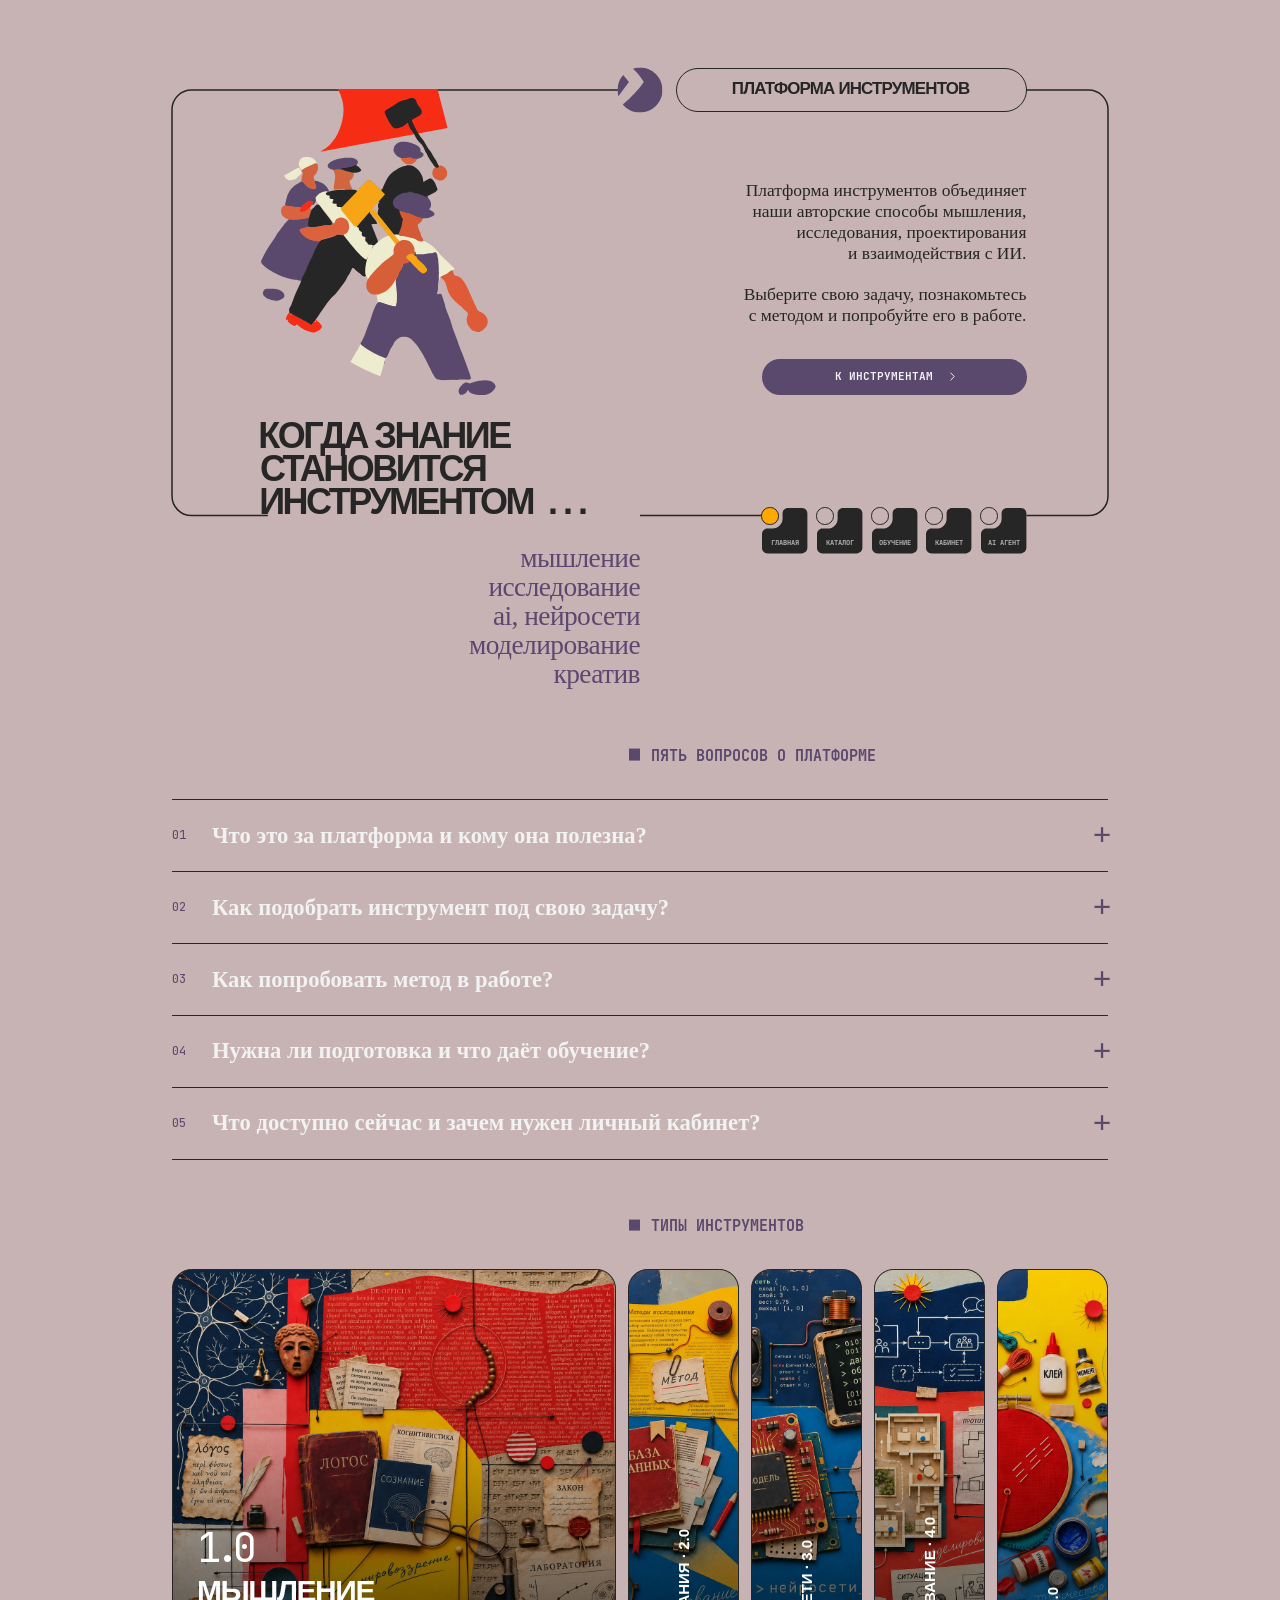
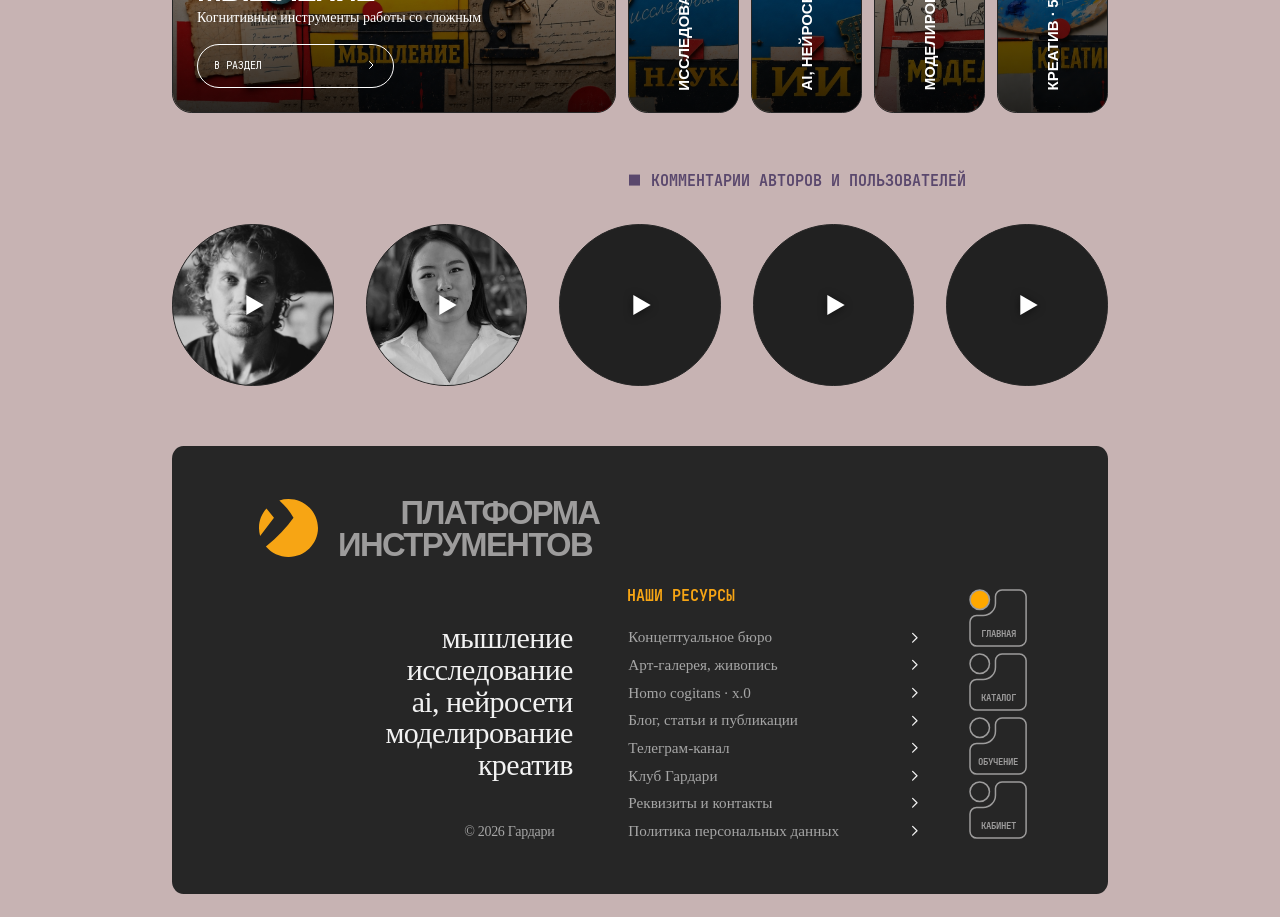
==== commit 31363e2a: "export: обновить карточку ссылки Платформы 2.0.0-preview.22" ====
--- a/index.html
+++ b/index.html
@@ -201,33 +201,33 @@
  };
  function moduleError(event){
   const tag=event.target;
-  if(tag?.tagName==='SCRIPT'&&tag.type==='module'&&tag.src.includes('/assets/js/app.js?v=20261117-hover4'))fail();
+  if(tag?.tagName==='SCRIPT'&&tag.type==='module'&&tag.src.includes('/assets/js/app.js?v=20261117-preview22'))fail();
  }
  const timer=setTimeout(fail,15000);
  document.addEventListener('platform:boot-ready',event=>finish(event.detail?.error?'error':'ready'),{once:true});
  window.addEventListener('error',moduleError,true);
 })();
 </script>
-<meta name="description" content="Авторские методы для исследования, мышления, моделирования и работы с ИИ. Выберите задачу, познакомьтесь с методом и попробуйте его в работе.">
+<meta name="description" content="Платформа инструментов объединяет наши авторские способы мышления, исследования, проектирования и взаимодействия с ИИ.">
 <title>ПЛАТФОРМА ИНСТРУМЕНТОВ</title>
 <link rel="canonical" href="https://dgardari-ai.github.io/gardari-tools-platform/">
 <meta property="og:type" content="website">
 <meta property="og:locale" content="ru_RU">
 <meta property="og:site_name" content="ПЛАТФОРМА ИНСТРУМЕНТОВ">
-<meta property="og:title" content="ПЛАТФОРМА ИНСТРУМЕНТОВ">
-<meta property="og:description" content="Авторские методы для исследования, мышления, моделирования и работы с ИИ. Выберите задачу, познакомьтесь с методом и попробуйте его в работе.">
+<meta property="og:title" content="Когда знание становится инструментом">
+<meta property="og:description" content="Платформа инструментов объединяет наши авторские способы мышления, исследования, проектирования и взаимодействия с ИИ.">
 <meta property="og:url" content="https://dgardari-ai.github.io/gardari-tools-platform/">
-<meta property="og:image" content="https://dgardari-ai.github.io/gardari-tools-platform/assets/images/social/platform-share-v2.jpg">
-<meta property="og:image:secure_url" content="https://dgardari-ai.github.io/gardari-tools-platform/assets/images/social/platform-share-v2.jpg">
-<meta property="og:image:type" content="image/jpeg">
-<meta property="og:image:width" content="886">
-<meta property="og:image:height" content="886">
-<meta property="og:image:alt" content="Композиция со скульптурой, портретами и цифровыми знаками — фотография направления «Мышление».">
+<meta property="og:image" content="https://dgardari-ai.github.io/gardari-tools-platform/assets/images/social/platform-share-v3.png">
+<meta property="og:image:secure_url" content="https://dgardari-ai.github.io/gardari-tools-platform/assets/images/social/platform-share-v3.png">
+<meta property="og:image:type" content="image/png">
+<meta property="og:image:width" content="1126">
+<meta property="og:image:height" content="1122">
+<meta property="og:image:alt" content="Главная иллюстрация Платформы инструментов: люди с молотками и красным флагом, знак и название платформы.">
 <meta name="twitter:card" content="summary_large_image">
-<meta name="twitter:title" content="ПЛАТФОРМА ИНСТРУМЕНТОВ">
-<meta name="twitter:description" content="Авторские методы для исследования, мышления, моделирования и работы с ИИ. Выберите задачу, познакомьтесь с методом и попробуйте его в работе.">
-<meta name="twitter:image" content="https://dgardari-ai.github.io/gardari-tools-platform/assets/images/social/platform-share-v2.jpg">
-<meta name="twitter:image:alt" content="Композиция со скульптурой, портретами и цифровыми знаками — фотография направления «Мышление».">
+<meta name="twitter:title" content="Когда знание становится инструментом">
+<meta name="twitter:description" content="Платформа инструментов объединяет наши авторские способы мышления, исследования, проектирования и взаимодействия с ИИ.">
+<meta name="twitter:image" content="https://dgardari-ai.github.io/gardari-tools-platform/assets/images/social/platform-share-v3.png">
+<meta name="twitter:image:alt" content="Главная иллюстрация Платформы инструментов: люди с молотками и красным флагом, знак и название платформы.">
 <link rel="icon" href="favicon.ico?v=ea7e5d1eb9e6" sizes="16x16 32x32 48x48 64x64">
 <link rel="icon" href="favicon.png?v=ea7e5d1eb9e6" type="image/png" sizes="32x32">
 <link rel="icon" href="assets/favicon.svg?v=ea7e5d1eb9e6" type="image/svg+xml" sizes="any">
@@ -259,7 +259,7 @@
 <script type="module" src="assets/js/visual-details.js?v=20261117-preview20"></script>
 <script type="module" src="assets/js/mobile-affinity.js?v=20261117-preview20"></script>
 <script type="module" src="assets/js/section-header.js?v=20261117-preview20"></script>
-<script type="module" src="assets/js/app.js?v=20261117-hover4"></script>
+<script type="module" src="assets/js/app.js?v=20261117-preview22"></script>
 </head>
 <body>
 
